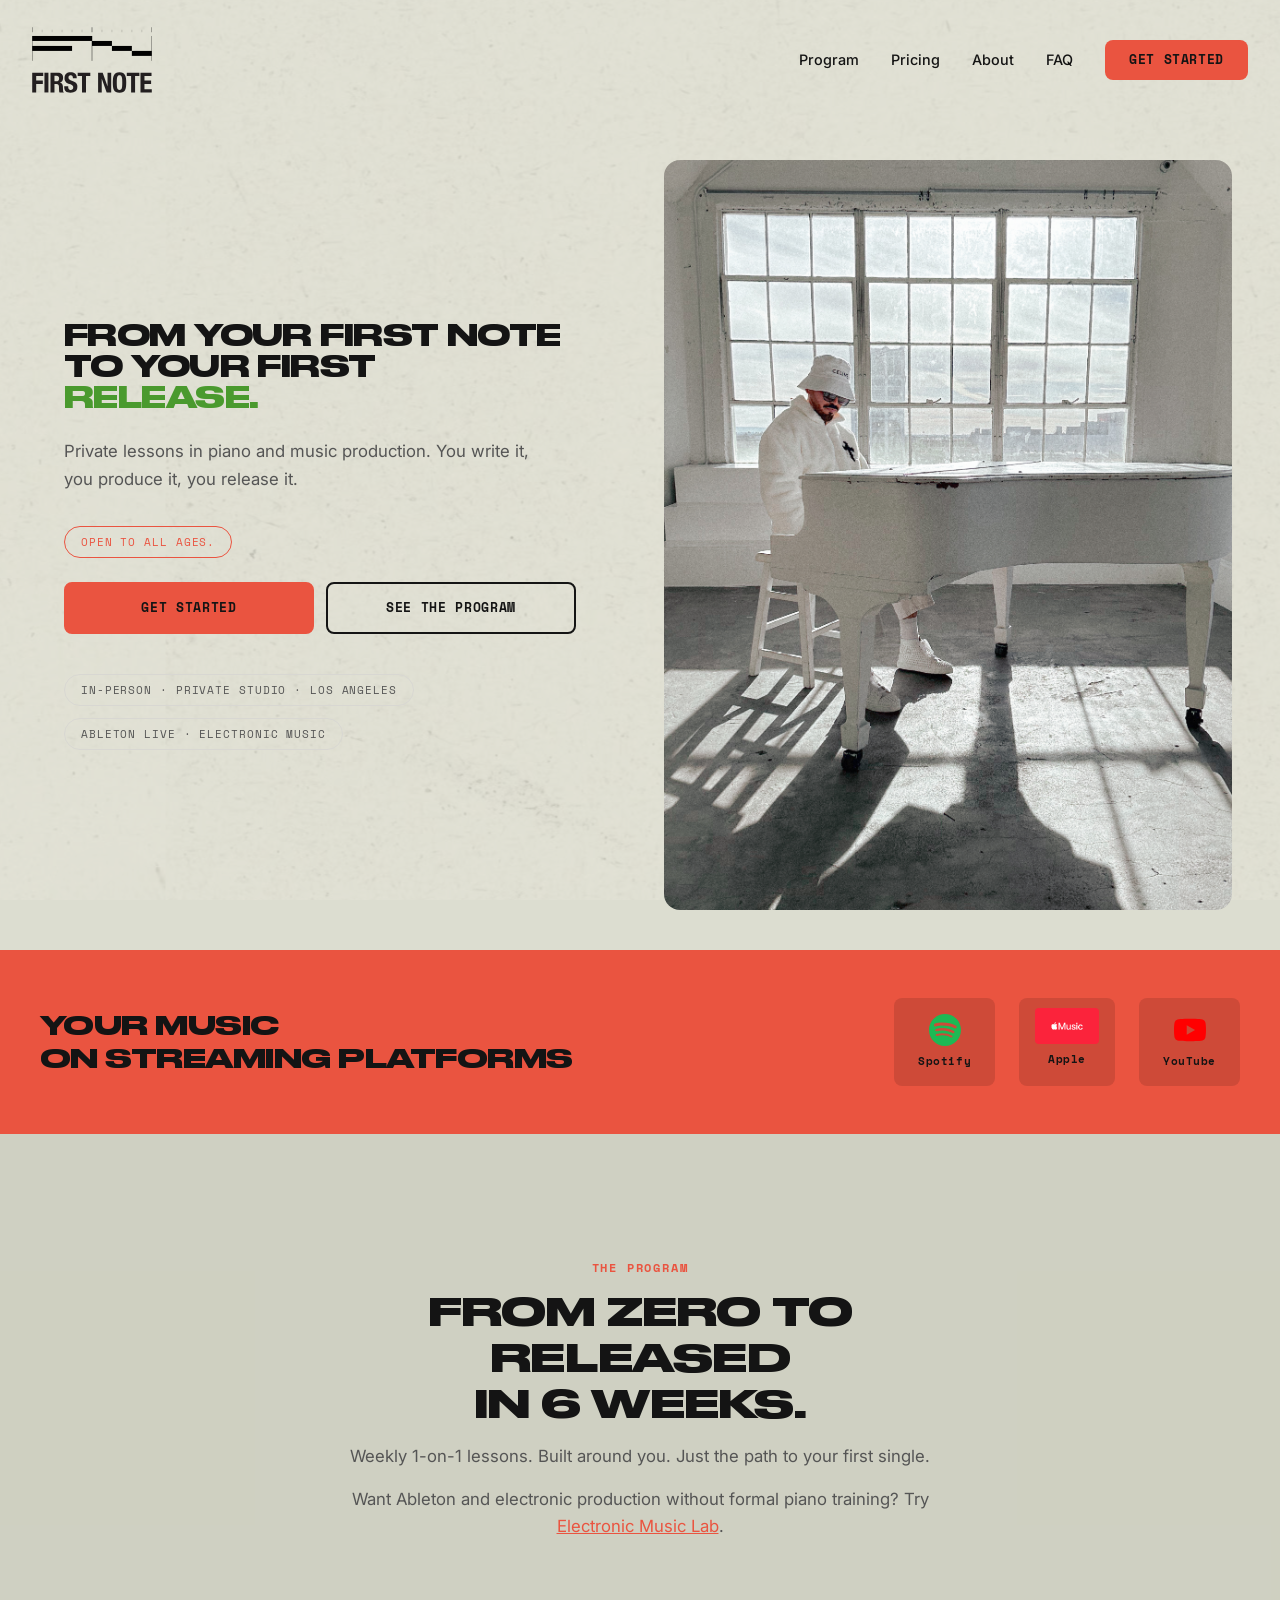
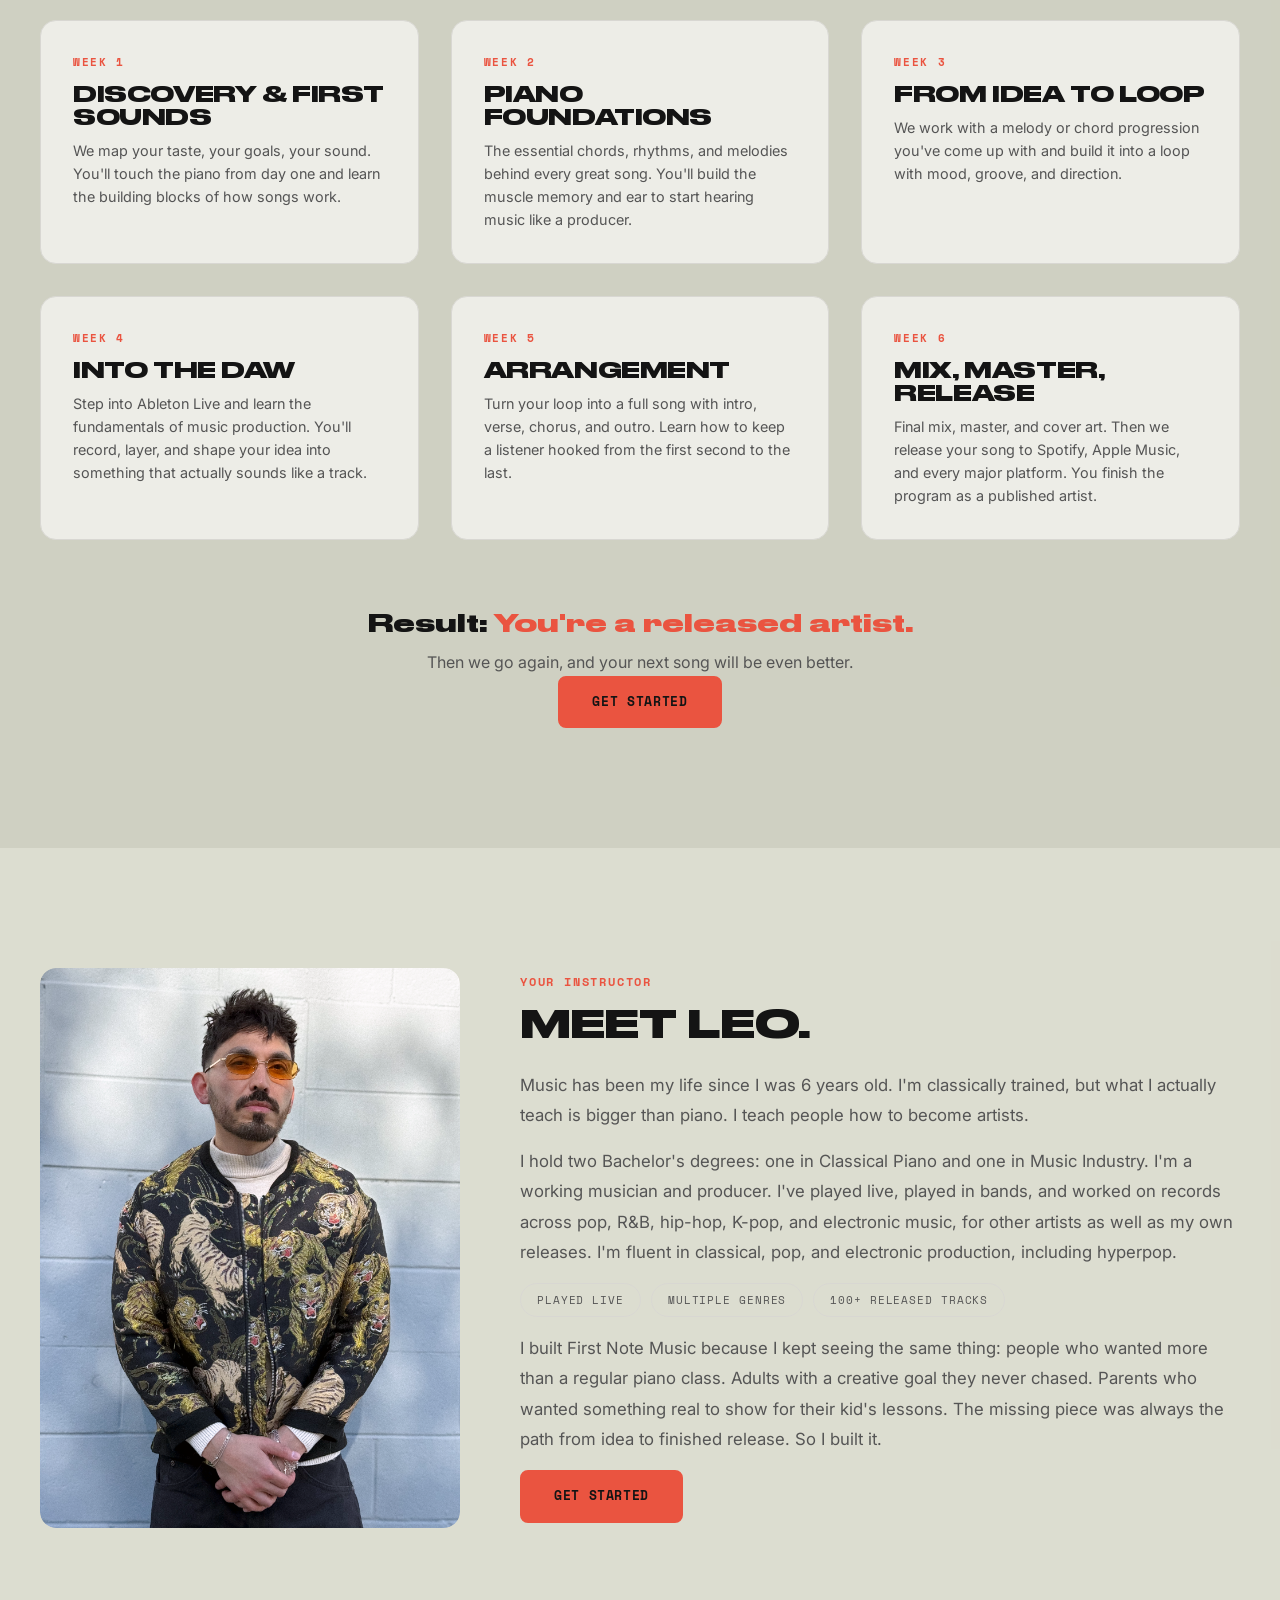
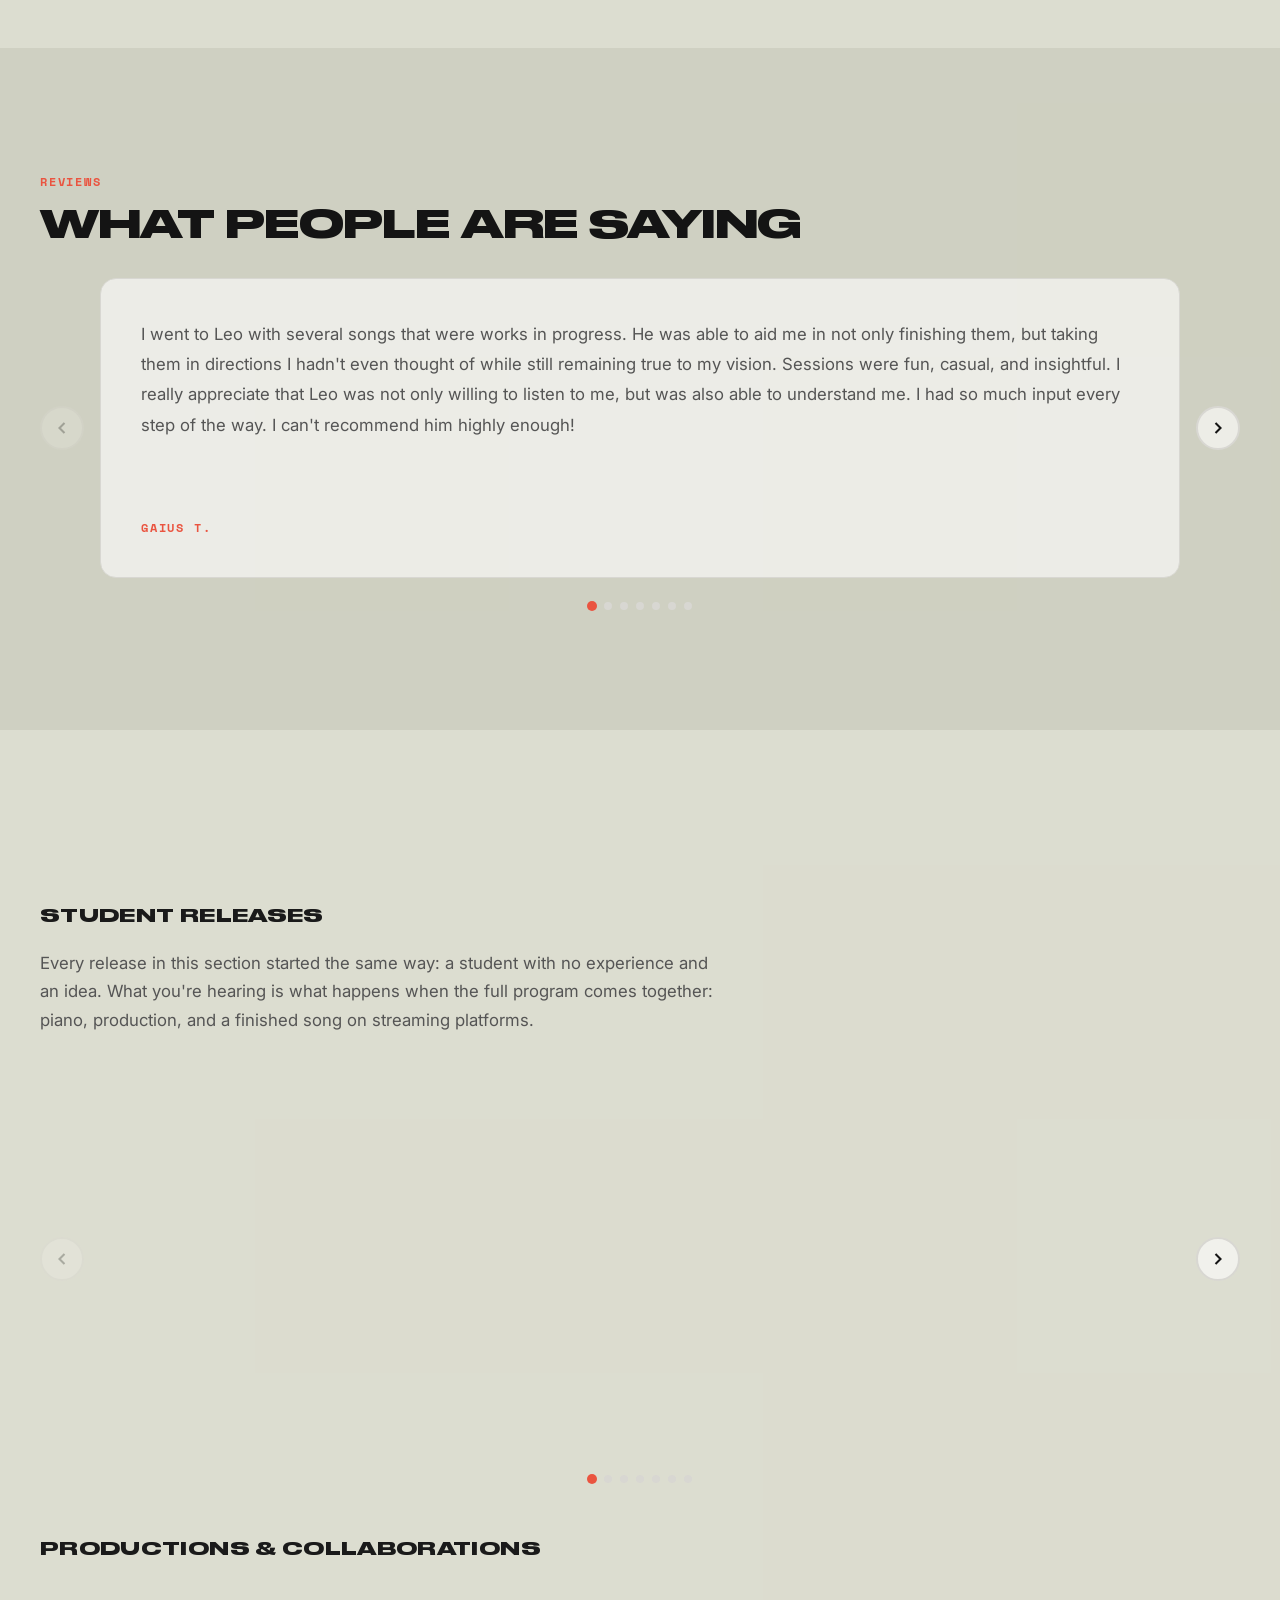
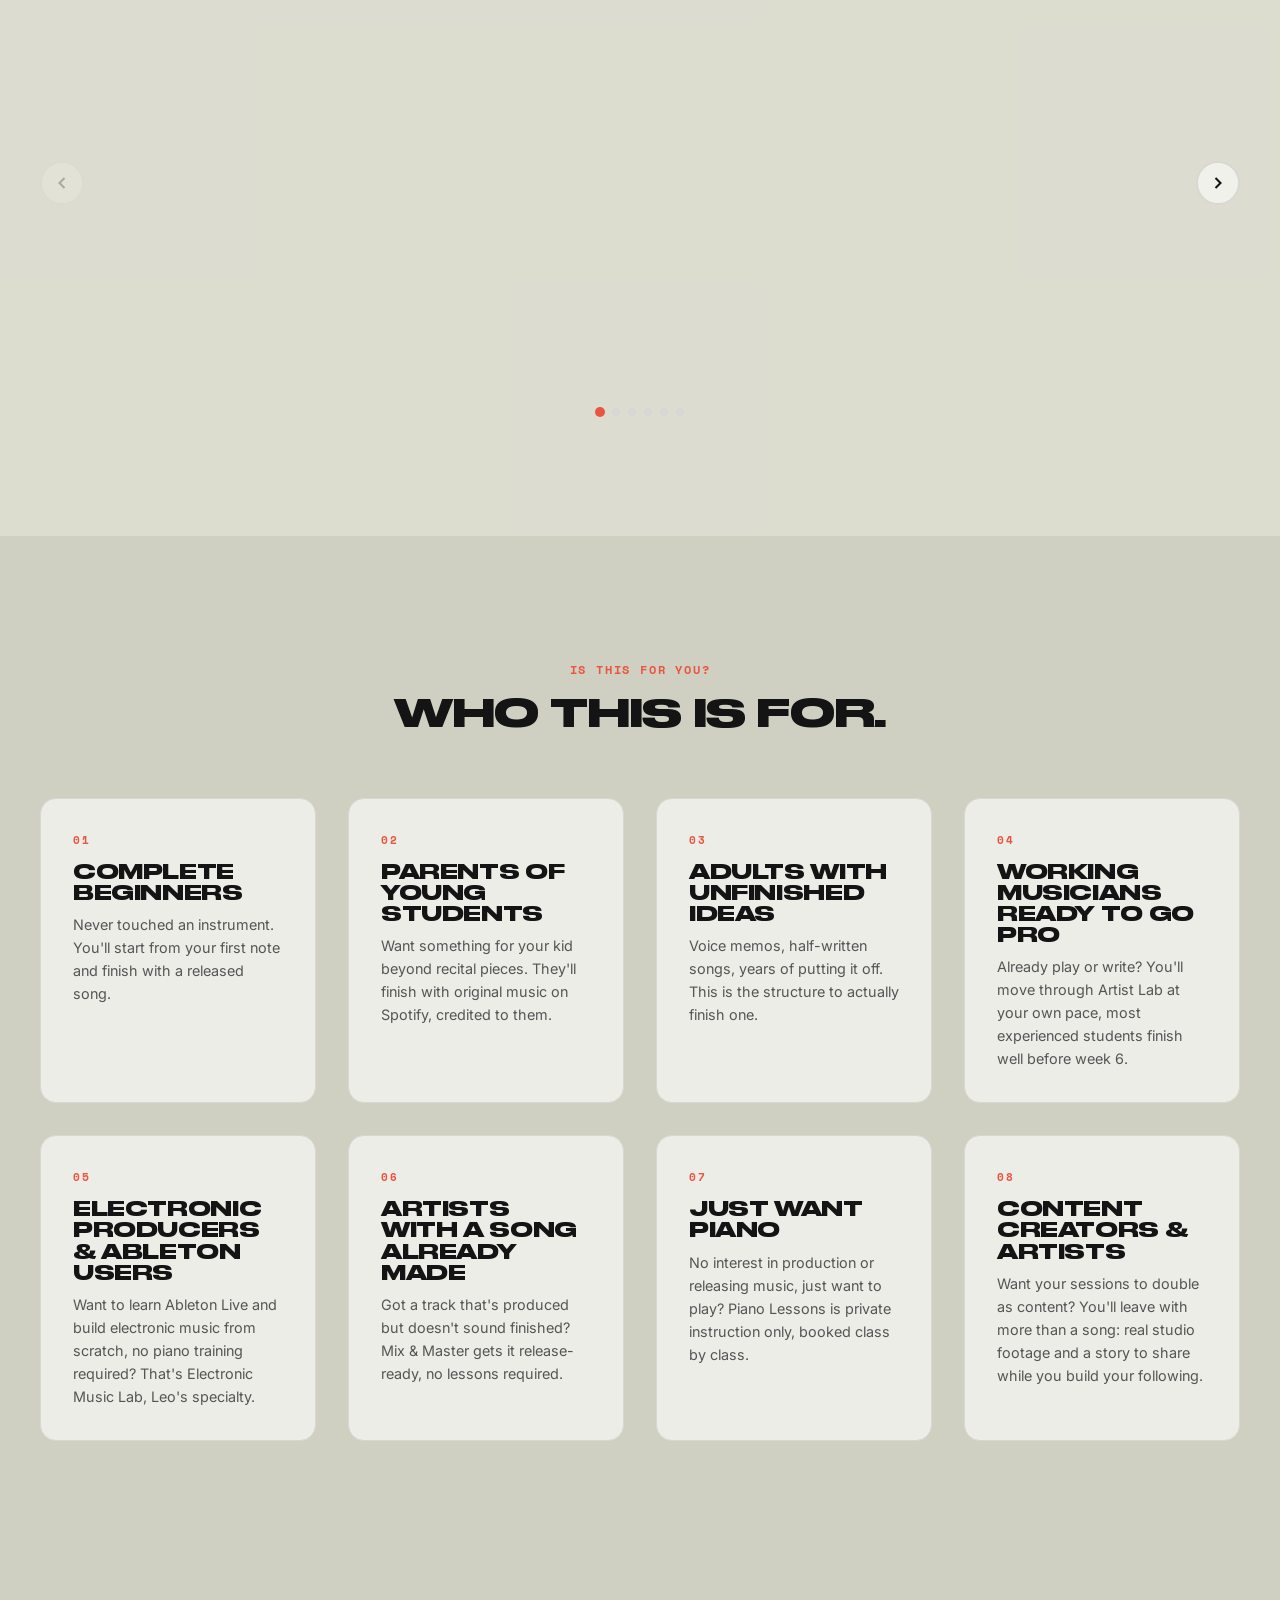
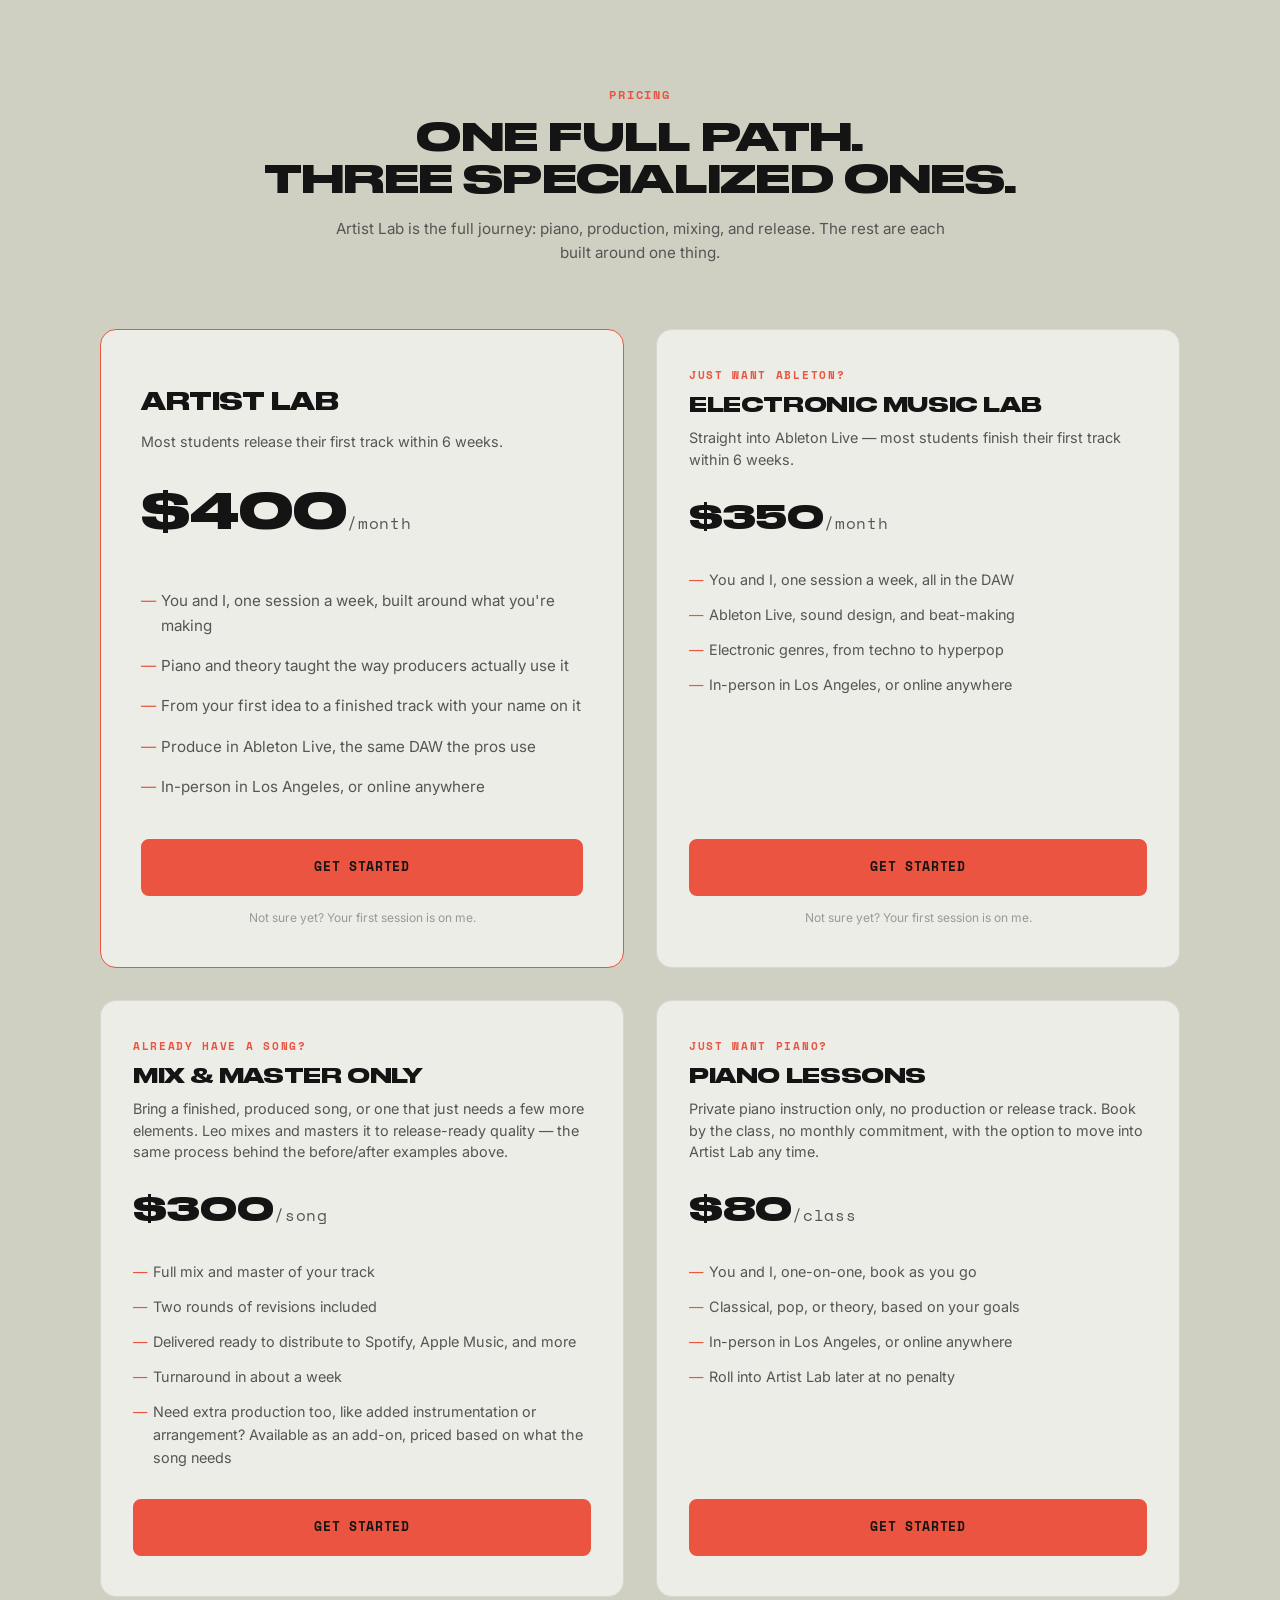
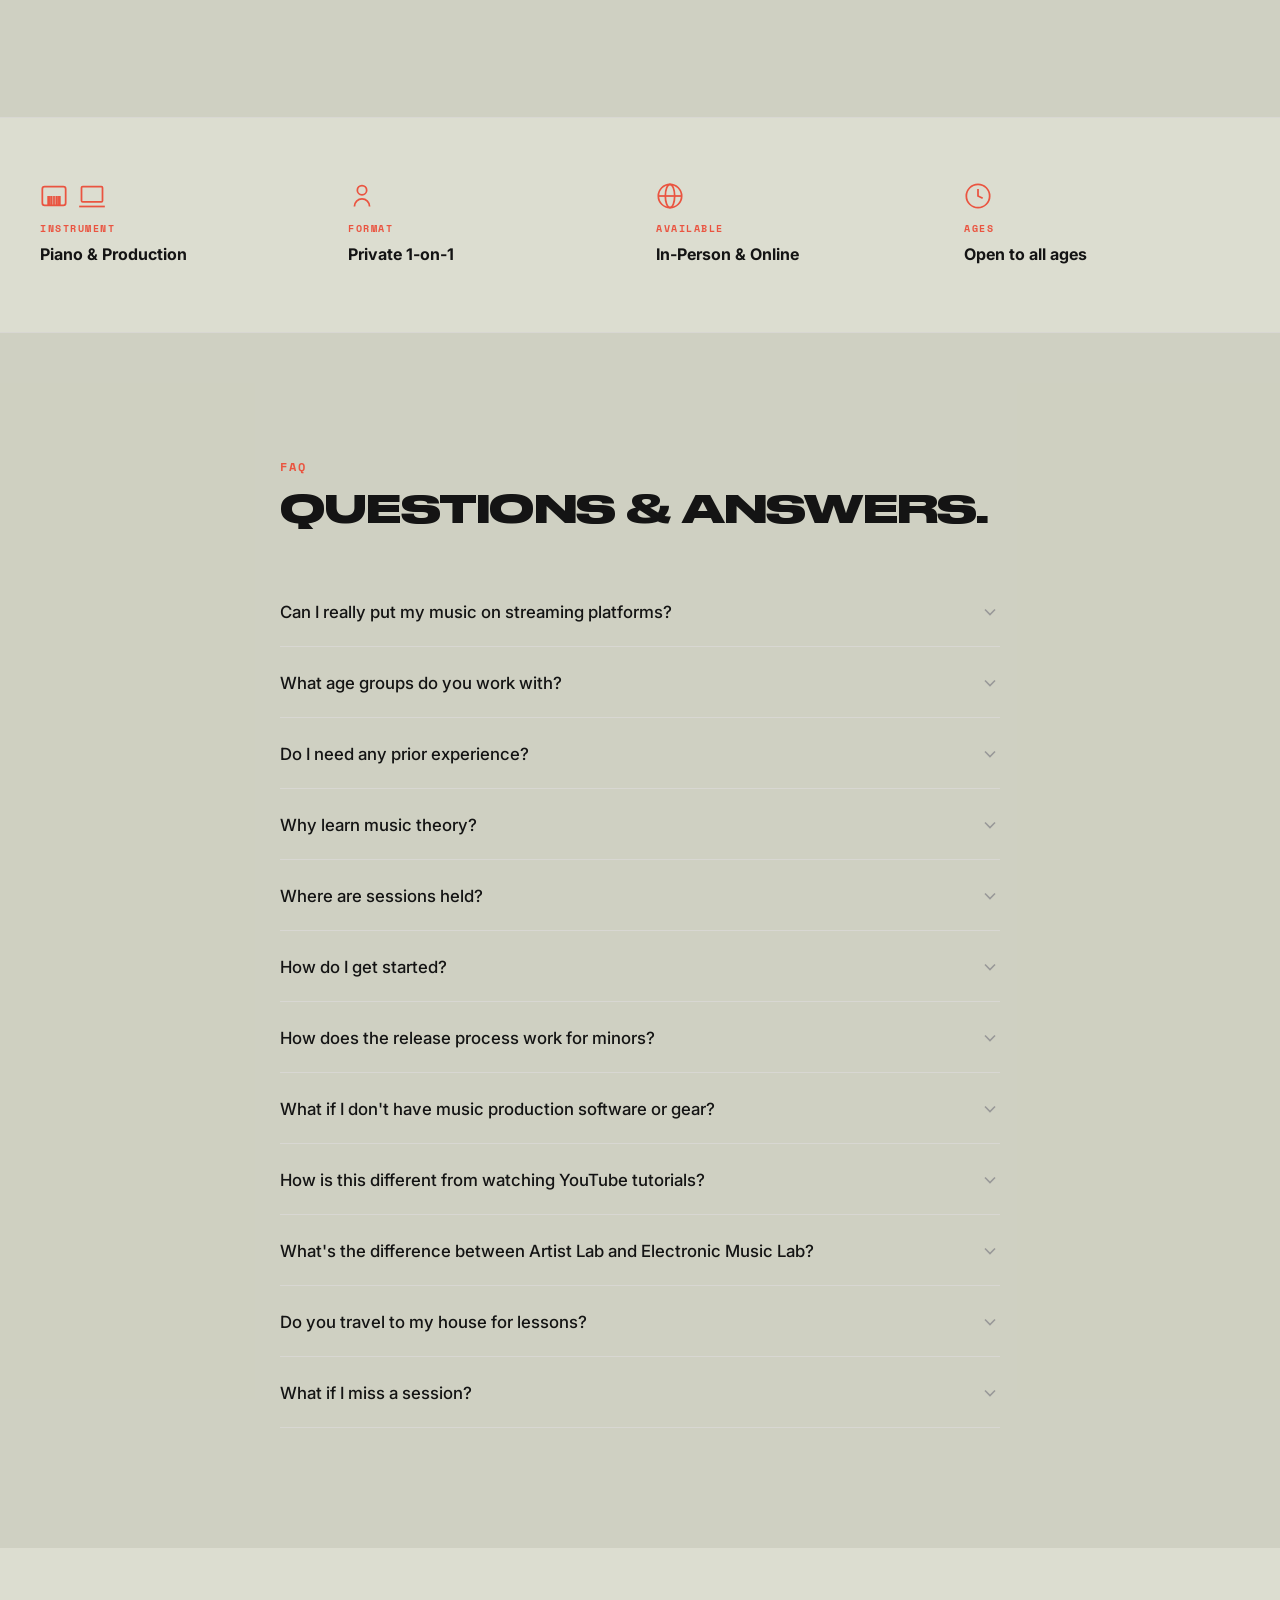
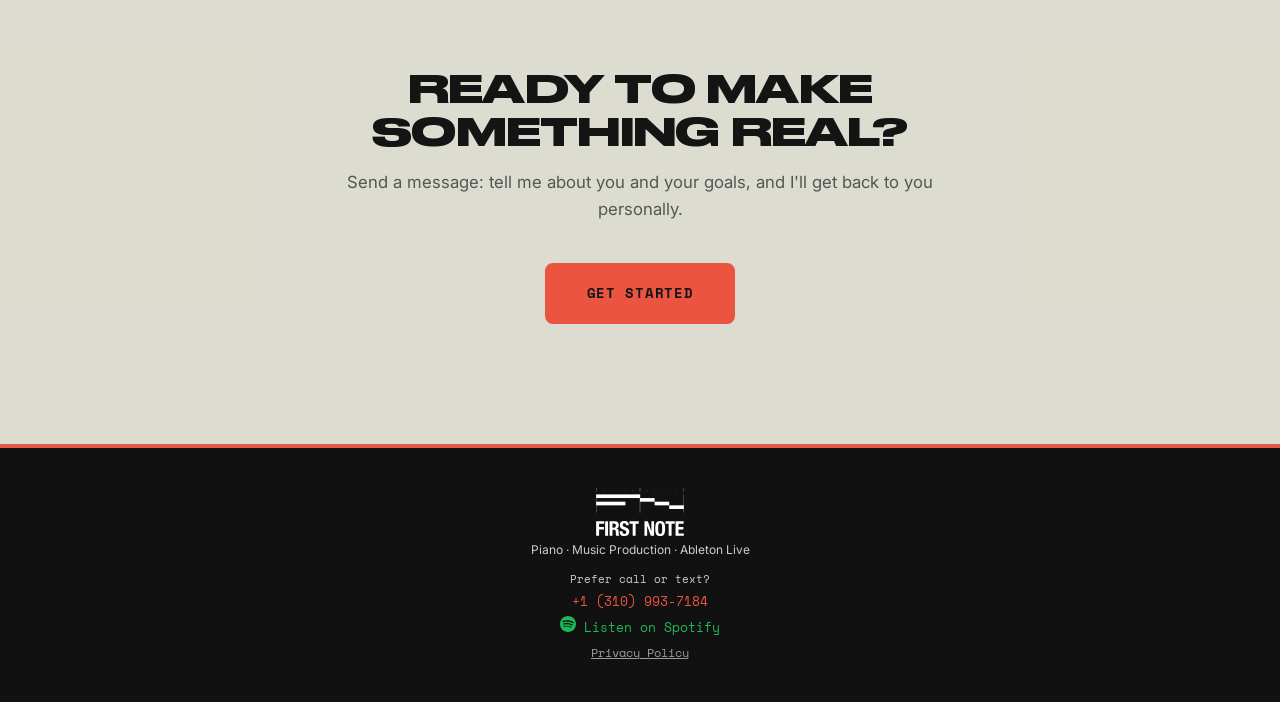
==== index.html @ 2d08ad3f "Fix hero image crop on tablet, align pricing card button heights, fix program-note font mismatch, ad" ====
<!DOCTYPE html>
<html lang="en">
<head>
  <!-- Google tag (gtag.js) --><script async src="https://www.googletagmanager.com/gtag/js?id=G-0CFZNEB6WJ"></script><script>window.dataLayer = window.dataLayer || [];function gtag(){dataLayer.push(arguments);}gtag('js', new Date());gtag('config', 'G-0CFZNEB6WJ');</script>
  <meta charset="UTF-8">
  <meta name="viewport" content="width=device-width, initial-scale=1.0">
  <link rel="canonical" href="https://www.firstnotemusiclab.com/" />
	<title>First Note Music Lab — Artist Development | Piano &amp; Music Production</title>
  <meta name="description" content="Artist development program in Los Angeles. Private lessons in piano, Ableton, and music production. Learn to produce and release your own music on Spotify, Apple Music, and more.">

  <!-- Favicons -->
  <link rel="icon" href="assets/favicon.ico" sizes="any">
  <link rel="icon" type="image/png" sizes="32x32" href="assets/favicon-32.png">
  <link rel="icon" type="image/png" sizes="16x16" href="assets/favicon-16.png">
  <link rel="apple-touch-icon" href="assets/apple-touch-icon.png">

  <!-- Open Graph / Social preview -->
  <meta property="og:type" content="website">
  <meta property="og:url" content="https://www.firstnotemusiclab.com/">
  <meta property="og:title" content="First Note Music Lab — Artist Development | Piano &amp; Music Production">
  <meta property="og:description" content="Private lessons in piano, Ableton, and music production in Los Angeles. Write it, produce it, release it.">
  <meta property="og:image" content="https://www.firstnotemusiclab.com/assets/og-image.jpg">
  <meta name="twitter:card" content="summary_large_image">
  <meta name="twitter:title" content="First Note Music Lab — Artist Development">
  <meta name="twitter:description" content="Private lessons in piano, Ableton, and music production in Los Angeles. Write it, produce it, release it.">
  <meta name="twitter:image" content="https://www.firstnotemusiclab.com/assets/og-image.jpg">

  <link rel="preconnect" href="https://fonts.googleapis.com">
  <link rel="preconnect" href="https://fonts.gstatic.com" crossorigin>
  <link href="https://fonts.googleapis.com/css2?family=Barlow:wght@900&family=Space+Mono:wght@400;700&family=Inter:wght@400;500;600&display=swap" rel="stylesheet">
  <link rel="stylesheet" href="styles.css">
</head>
<body>

  <!-- Navigation -->
  <nav class="nav">
    <a href="#" class="nav-logo">
      <img src="assets/firstnote_midi.svg" width="120" alt="First Note Music Lab">
    </a>
    <div class="nav-links">
      <a href="#program">Program</a>
      <a href="#pricing">Pricing</a>
      <a href="#about">About</a>
      <a href="#faq">FAQ</a>
      <a href="#" class="nav-cta open-contact-modal">Get Started</a>
    </div>
    <button class="nav-toggle" aria-label="Menu">
      <span></span><span></span><span></span>
    </button>
  </nav>

  <!-- Hero -->
  <section class="hero">
    <div class="hero-content">
      <h1>
        From your first note<br>
        To your first <em>release.</em>
      </h1>
      <p class="hero-sub">Private lessons in piano and music production. You write it, you produce it, you release it.</p>
      <div class="hero-age-pill">Open to all ages.</div>
      <div class="hero-actions">
        <a href="#" class="btn btn-primary open-contact-modal">Get Started</a>
        <a href="#program" class="btn btn-outline">See the Program</a>
      </div>
      <div class="hero-tags">
        <span class="tag">In-Person &middot; Private Studio &middot; Los Angeles</span>
        <span class="tag">Ableton Live &middot; Electronic Music</span>
      </div>
    </div>
    <div class="hero-image">
      <img src="assets/Leo - Hero.png" alt="Leo at the piano" />
    </div>
  </section>

  <!-- Streaming proof -->
  <section class="streaming">
    <div class="streaming-inner">
      <div class="streaming-text">
        <h2>YOUR MUSIC<br>ON STREAMING PLATFORMS</h2>
      </div>
      <div class="streaming-logos">
        <div class="platform-badge">
          <svg viewBox="0 0 24 24" width="32" height="32"><path fill="#1DB954" d="M12 0C5.4 0 0 5.4 0 12s5.4 12 12 12 12-5.4 12-12S18.66 0 12 0zm5.521 17.34c-.24.359-.66.48-1.021.24-2.82-1.74-6.36-2.101-10.561-1.141-.418.122-.779-.179-.899-.539-.12-.421.18-.78.54-.9 4.56-1.021 8.52-.6 11.64 1.32.42.18.479.659.301 1.02zm1.44-3.3c-.301.42-.841.6-1.262.3-3.239-1.98-8.159-2.58-11.939-1.38-.479.12-1.02-.12-1.14-.6-.12-.48.12-1.021.6-1.141C9.6 9.9 15 10.561 18.72 12.84c.361.181.54.78.241 1.2zm.12-3.36C15.24 8.4 8.82 8.16 5.16 9.301c-.6.179-1.2-.181-1.38-.721-.18-.601.18-1.2.72-1.381 4.26-1.26 11.28-1.02 15.721 1.621.539.3.719 1.02.419 1.56-.299.421-1.02.599-1.559.3z"/></svg>
          <span>Spotify</span>
        </div>
        <div class="platform-badge platform-badge--apple">
          <img src="assets/Apple Music logo.PNG" alt="Apple Music" class="apple-music-logo" />
          <span>Apple</span>
        </div>
        <div class="platform-badge">
          <svg viewBox="0 0 24 24" width="32" height="32"><path fill="#FF0000" d="M23.498 6.186a3.016 3.016 0 0 0-2.122-2.136C19.505 3.545 12 3.545 12 3.545s-7.505 0-9.377.505A3.017 3.017 0 0 0 .502 6.186C0 8.07 0 12 0 12s0 3.93.502 5.814a3.016 3.016 0 0 0 2.122 2.136c1.871.505 9.376.505 9.376.505s7.505 0 9.377-.505a3.015 3.015 0 0 0 2.122-2.136C24 15.93 24 12 24 12s0-3.93-.502-5.814zM9.545 15.568V8.432L15.818 12l-6.273 3.568z"/></svg>
          <span>YouTube</span>
        </div>
      </div>
    </div>
  </section>


  <!-- Program -->
  <section class="program" id="program">
    <div class="program-header">
      <span class="label">The Program</span>
      <h2>From zero to released<br>in 6 weeks.</h2>
      <p>Weekly 1-on-1 lessons. Built around you. Just the path to your first single.</p>
      <p class="program-note">Want Ableton and electronic production without formal piano training? Try <a href="#pricing">Electronic Music Lab</a>.</p>
    </div>
    <div class="timeline">
      <div class="timeline-item">
        <div class="timeline-weeks">Week 1</div>
        <h3>Discovery &amp; First Sounds</h3>
        <p>We map your taste, your goals, your sound. You'll touch the piano from day one and learn the building blocks of how songs work.</p>
      </div>
      <div class="timeline-item">
        <div class="timeline-weeks">Week 2</div>
        <h3>Piano Foundations</h3>
        <p>The essential chords, rhythms, and melodies behind every great song. You'll build the muscle memory and ear to start hearing music like a producer.</p>
      </div>
      <div class="timeline-item">
        <div class="timeline-weeks">Week 3</div>
        <h3>From Idea To Loop</h3>
        <p>We work with a melody or chord progression you've come up with and build it into a loop with mood, groove, and direction.</p>
      </div>
      <div class="timeline-item">
        <div class="timeline-weeks">Week 4</div>
        <h3>Into the DAW</h3>
        <p>Step into Ableton Live and learn the fundamentals of music production. You'll record, layer, and shape your idea into something that actually sounds like a track.</p>
      </div>
      <div class="timeline-item">
        <div class="timeline-weeks">Week 5</div>
        <h3>Arrangement</h3>
        <p>Turn your loop into a full song with intro, verse, chorus, and outro. Learn how to keep a listener hooked from the first second to the last.</p>
      </div>
      <div class="timeline-item">
        <div class="timeline-weeks">Week 6</div>
        <h3>Mix, Master, Release</h3>
        <p>Final mix, master, and cover art. Then we release your song to Spotify, Apple Music, and every major platform. You finish the program as a published artist.</p>
      </div>
    </div>
    <div class="program-result">
      <p>Result: <strong>You're a released artist.</strong></p>
      <p class="program-next">Then we go again, and your next song will be even better.</p>
      <a href="#" class="btn btn-primary open-contact-modal">Get Started</a>
    </div>
  </section>

  <!-- About / Meet Leo -->
  <section class="about" id="about">
    <div class="about-inner">
      <div class="about-photo">
        <img src="assets/Meet Leo 2.png" alt="Leo — First Note Music Lab" />
      </div>
      <div class="about-text">
        <span class="label">Your Instructor</span>
        <h2>Meet Leo.</h2>
        <p>Music has been my life since I was 6 years old. I'm classically trained, but what I actually teach is bigger than piano. I teach people how to become artists.</p>
        <p>I hold two Bachelor's degrees: one in Classical Piano and one in Music Industry. I'm a working musician and producer. I've played live, played in bands, and worked on records across pop, R&amp;B, hip-hop, K-pop, and electronic music, for other artists as well as my own releases. I'm fluent in classical, pop, and electronic production, including hyperpop.</p>
        <p class="about-tags">
          <span class="tag">Played Live</span>
          <span class="tag">Multiple Genres</span>
          <span class="tag">100+ Released Tracks</span>
        </p>
        <p>I built First Note Music because I kept seeing the same thing: people who wanted more than a regular piano class. Adults with a creative goal they never chased. Parents who wanted something real to show for their kid's lessons. The missing piece was always the path from idea to finished release. So I built it.</p>
        <a href="#" class="btn btn-primary open-contact-modal">Get Started</a>
      </div>
    </div>
  </section>

  <!-- Testimonials -->
  <section class="testimonials">
    <div class="testimonials-inner">
      <span class="label">Reviews</span>
      <h2>What People Are Saying</h2>
      <div class="carousel-wrapper">
        <button class="carousel-btn carousel-btn--prev" aria-label="Previous">
          <svg viewBox="0 0 24 24" width="20" height="20" fill="none" stroke="currentColor" stroke-width="2.5"><polyline points="15 18 9 12 15 6"/></svg>
        </button>
        <div class="carousel-viewport">
          <div class="carousel-track">
            <div class="carousel-slide">
              <div class="testimonial-card">
                <p class="testimonial-quote">I went to Leo with several songs that were works in progress. He was able to aid me in not only finishing them, but taking them in directions I hadn't even thought of while still remaining true to my vision. Sessions were fun, casual, and insightful. I really appreciate that Leo was not only willing to listen to me, but was also able to understand me. I had so much input every step of the way. I can't recommend him highly enough!</p>
                <span class="testimonial-name">GAIUS T.</span>
              </div>
            </div>
            <div class="carousel-slide">
              <div class="testimonial-card">
                <p class="testimonial-quote">Working with Leo helped me finally bring years of unfinished ideas to life. His background as both a pianist and producer gave me the tools to transform rough sketches into tracks I'm genuinely proud of. The results sound far beyond what I thought I could create on my own.</p>
                <span class="testimonial-name">Jay</span>
              </div>
            </div>
            <div class="carousel-slide">
              <div class="testimonial-card">
                <p class="testimonial-quote">Leo has an incredible ability to meet artists exactly where they are while helping them grow. He was patient, intuitive, and somehow always understood what I was trying to create. He helped bring my songs to life in a way that felt authentic to me while pushing them to a level I couldn't have achieved on my own.</p>
                <span class="testimonial-name">Lane</span>
              </div>
            </div>
            <div class="carousel-slide">
              <div class="testimonial-card">
                <p class="testimonial-quote">I've always had musical ideas but never knew how to turn them into finished songs. Leo helped me bridge that gap. He taught me the creative and technical side of production, and with his guidance I was able to release music that sounds polished and professional.</p>
                <span class="testimonial-name">Greg</span>
              </div>
            </div>
            <div class="carousel-slide">
              <div class="testimonial-card">
                <p class="testimonial-quote">As a parent, the biggest change I've seen isn't just in my son's musical growth. It's in his confidence. Leo makes lessons fun and engaging, and my son looks forward to every class. Instead of simply practicing, he's always excited to start working on his next song. Seeing him share his creativity with confidence has been incredible.</p>
                <span class="testimonial-name">Sarah</span>
              </div>
            </div>
            <div class="carousel-slide">
              <div class="testimonial-card">
                <p class="testimonial-quote">My daughter used to be shy about sharing her music, but after working with Leo she started creating her own songs. Now she proudly shows her music to friends and family, and having her songs on streaming platforms makes her feel like a real artist. Watching her creativity grow has been amazing.</p>
                <span class="testimonial-name">Jane</span>
              </div>
            </div>
            <div class="carousel-slide">
              <div class="testimonial-card">
                <p class="testimonial-quote">Leo's approach is completely different from traditional piano lessons. My son isn't just learning songs. He's learning how to create music. One of his original tracks is on Spotify, and he loves showing it to everyone he meets. The excitement and pride he has for music now is something we never expected.</p>
                <span class="testimonial-name">Robert</span>
              </div>
            </div>
          </div>
        </div>
        <button class="carousel-btn carousel-btn--next" aria-label="Next">
          <svg viewBox="0 0 24 24" width="20" height="20" fill="none" stroke="currentColor" stroke-width="2.5"><polyline points="9 18 15 12 9 6"/></svg>
        </button>
      </div>
      <div class="carousel-dots" aria-hidden="true"></div>
    </div>
  </section>


  <!-- Portfolio -->
  <section id="portfolio" class="portfolio-section">
    <div class="portfolio-inner">
<h3 class="portfolio-row-title">Student Releases</h3>
      <p class="releases-intro">Every release in this section started the same way: a student with no experience and an idea. What you're hearing is what happens when the full program comes together: piano, production, and a finished song on streaming platforms.</p>
      <div class="carousel-wrapper">
        <button class="carousel-btn carousel-btn--prev" aria-label="Previous">
          <svg viewBox="0 0 24 24" width="20" height="20" fill="none" stroke="currentColor" stroke-width="2.5"><polyline points="15 18 9 12 15 6"/></svg>
        </button>
        <div class="carousel-viewport">
          <div class="carousel-track">
            <div class="carousel-slide">
              <div class="release-card">
                <strong class="release-artist">HARPER</strong>
                <span class="release-song">LEAVE</span>
                <p class="release-story">Harper is a pop artist who came in wanting to take her music somewhere new. She had the songs, but wanted to move past acoustic and into something more electronic. She worked on her mixing, her production, and finding her sound. Leave is what came out of that.</p>
                <div class="release-toggle">
                  <button class="release-toggle-btn active" data-panel="demo">DEMO</button>
                  <button class="release-toggle-btn" data-panel="final">FINAL</button>
                </div>
                <div class="release-panel" data-panel="final">
                  <iframe class="release-embed" src="https://open.spotify.com/embed/track/7xBu1g1LS3ZGu9cGRFgoaB?utm_source=generator" width="100%" height="152" frameBorder="0" allowfullscreen="" allow="autoplay; clipboard-write; encrypted-media; fullscreen; picture-in-picture" loading="lazy"></iframe>
                </div>
                <div class="release-panel panel-visible" data-panel="demo">
                  <audio controls class="release-audio" src="assets/Harper%20-%20Leave%20-%20Demo.wav"></audio>
                </div>
              </div>
            </div>
            <div class="carousel-slide">
              <div class="release-card">
                <strong class="release-artist">L'MARCO</strong>
                <span class="release-song">BRING IT BACK - PT. 1</span>
                <p class="release-story">L'Marco came in as an R&B artist with a dancer's instinct for how music should move. He built the production himself and the result sits right between R&B feeling and electronic energy.</p>
                <div class="release-toggle">
                  <button class="release-toggle-btn active" data-panel="demo">DEMO</button>
                  <button class="release-toggle-btn" data-panel="final">FINAL</button>
                </div>
                <div class="release-panel" data-panel="final">
                  <iframe class="release-embed" src="https://open.spotify.com/embed/track/0ignZs6AE6hiik4cNiprYs?utm_source=generator" width="100%" height="152" frameBorder="0" allowfullscreen="" allow="autoplay; clipboard-write; encrypted-media; fullscreen; picture-in-picture" loading="lazy"></iframe>
                </div>
                <div class="release-panel panel-visible" data-panel="demo">
                  <audio controls class="release-audio" src="assets/LMarco-Bring-it-back-Demo-2.wav"></audio>
                </div>
              </div>
            </div>
            <div class="carousel-slide">
              <div class="release-card">
                <strong class="release-artist">ZERE</strong>
                <span class="release-song">LET ME SHOW IT</span>
                <p class="release-story">Zere is an R&B singer who wanted to learn how to make her own beats and stop waiting on other producers. She brought the voice, the vibe, and the vision. Let Me Show It is the result. She also discovered that the studio makes pretty good content, so she kept coming back for both.</p>
                <div class="release-toggle">
                  <button class="release-toggle-btn active" data-panel="demo">DEMO</button>
                  <button class="release-toggle-btn" data-panel="final">FINAL</button>
                </div>
                <div class="release-panel" data-panel="final">
                  <iframe class="release-embed" src="https://open.spotify.com/embed/track/4Nd2euXB51UReUETX8nQaP?utm_source=generator" width="100%" height="152" frameBorder="0" allowfullscreen="" allow="autoplay; clipboard-write; encrypted-media; fullscreen; picture-in-picture" loading="lazy"></iframe>
                </div>
                <div class="release-panel panel-visible" data-panel="demo">
                  <audio controls class="release-audio" src="assets/Zere%20-%20Let%20me%20Show%20it%20-%20Demo.wav"></audio>
                </div>
              </div>
            </div>
            <div class="carousel-slide">
              <div class="release-card">
                <strong class="release-artist">GAIUS TERRAN</strong>
                <span class="release-song">ROAD TO NOWHERE</span>
                <p class="release-story">Gaius came in with several songs already in progress and a clear creative vision. The goal was to finish them without losing what made them his. Road to Nowhere is one of those tracks, taken further than he imagined while staying exactly true to where he wanted to go.</p>
                <div class="release-toggle">
                  <button class="release-toggle-btn active" data-panel="demo">DEMO</button>
                  <button class="release-toggle-btn" data-panel="final">FINAL</button>
                </div>
                <div class="release-panel" data-panel="final">
                  <iframe class="release-embed" src="https://open.spotify.com/embed/track/1quk0EHhJ2kwLslvapzjN6?utm_source=generator" width="100%" height="152" frameBorder="0" allowfullscreen="" allow="autoplay; clipboard-write; encrypted-media; fullscreen; picture-in-picture" loading="lazy"></iframe>
                </div>
                <div class="release-panel panel-visible" data-panel="demo">
                  <audio controls class="release-audio" src="assets/Gaius%20Terran%20-%20Road%20to%20Nowhere%20-%20Demo%202.wav"></audio>
                </div>
              </div>
            </div>

            <div class="carousel-slide">
              <div class="release-card">
                <strong class="release-artist">ELENA SANTIAGO</strong>
                <span class="release-song">WHERE THE PLAIN ENDS</span>
                <p class="release-story">Elena is an intermediate pianist with a passion for film and cinematic music. She already had the feel, she just needed the tools to turn it into a finished track. Where the Plain Ends is her first original release and the start of the portfolio she is building.</p>
                <div class="release-toggle">
                  <button class="release-toggle-btn active" data-panel="demo">DEMO</button>
                  <button class="release-toggle-btn" data-panel="final">FINAL</button>
                </div>
                <div class="release-panel" data-panel="final">
                  <iframe class="release-embed" src="https://open.spotify.com/embed/track/2WU1bJarVegYWYsLnRIknc?utm_source=generator" width="100%" height="152" frameBorder="0" allowfullscreen="" allow="autoplay; clipboard-write; encrypted-media; fullscreen; picture-in-picture" loading="lazy"></iframe>
                </div>
                <div class="release-panel panel-visible" data-panel="demo">
                  <audio controls class="release-audio" src="assets/Where%20the%20Plain%20Ends%20-%20Demo.wav"></audio>
                </div>
              </div>
            </div>
            <div class="carousel-slide">
              <div class="release-card">
                <strong class="release-artist">ANDY B</strong>
                <span class="release-song">Fruit Punch</span>
                <p class="release-story">Andy B came to First Note at 10 with a love for Hip Hop and zero production experience. He started on piano, white keys only, found his sound, then moved to drums and 808s. Fruit Punch is proof that the fundamentals are all you need.</p>
                <div class="release-toggle">
                  <button class="release-toggle-btn active" data-panel="demo">DEMO</button>
                  <button class="release-toggle-btn" data-panel="final">FINAL</button>
                </div>
                <div class="release-panel" data-panel="final">
                  <iframe class="release-embed" src="https://open.spotify.com/embed/track/6QH8Fy5bcGV8wTrWmsSP8V?utm_source=generator" width="100%" height="152" frameBorder="0" allowfullscreen="" allow="autoplay; clipboard-write; encrypted-media; fullscreen; picture-in-picture" loading="lazy"></iframe>
                </div>
                <div class="release-panel panel-visible" data-panel="demo">
                  <audio controls class="release-audio" src="assets/Fruit%20Punch%20(Demo).wav"></audio>
                </div>
              </div>
            </div>
            <div class="carousel-slide">
              <div class="release-card">
                <strong class="release-artist">MICAH CHANG</strong>
                <span class="release-song">PINK SUMMER</span>
                <p class="release-story">Micah came to First Note at 11 with a love for K-pop and a head full of melodies. She started with the hook, then built every instrument around it. Pink Summer is her first production and she's already looking for a vocalist to jump on it.</p>
                <div class="release-toggle">
                  <button class="release-toggle-btn active" data-panel="demo">DEMO</button>
                  <button class="release-toggle-btn" data-panel="final">FINAL</button>
                </div>
                <div class="release-panel" data-panel="final">
                  <iframe class="release-embed" src="https://open.spotify.com/embed/track/6GNGtG84fntReinZM8iPiN?utm_source=generator" width="100%" height="152" frameBorder="0" allowfullscreen="" allow="autoplay; clipboard-write; encrypted-media; fullscreen; picture-in-picture" loading="lazy"></iframe>
                </div>
                <div class="release-panel panel-visible" data-panel="demo">
                  <audio controls class="release-audio" src="assets/micah-demo.wav"></audio>
                </div>
              </div>
            </div>
          </div>
        </div>
        <button class="carousel-btn carousel-btn--next" aria-label="Next">
          <svg viewBox="0 0 24 24" width="20" height="20" fill="none" stroke="currentColor" stroke-width="2.5"><polyline points="9 18 15 12 9 6"/></svg>
        </button>
      </div>
      <div class="carousel-dots" aria-hidden="true"></div>

      <h3 class="portfolio-row-title">Productions &amp; Collaborations</h3>
      <div class="carousel-wrapper">
        <button class="carousel-btn carousel-btn--prev" aria-label="Previous">
          <svg viewBox="0 0 24 24" width="20" height="20" fill="none" stroke="currentColor" stroke-width="2.5"><polyline points="15 18 9 12 15 6"/></svg>
        </button>
        <div class="carousel-viewport">
          <div class="carousel-track">
            <div class="carousel-slide">
              <div class="release-card">
                <span class="release-song">TEFLON</span>
                <span class="release-feat">FEAT. PRESTON WAYNE</span>
                <iframe class="release-embed" src="https://www.youtube.com/embed/XEQkWQkPrmY" width="100%" height="250" frameBorder="0" allowfullscreen="" allow="autoplay; clipboard-write; encrypted-media; fullscreen; picture-in-picture" loading="lazy"></iframe>
              </div>
            </div>
            <div class="carousel-slide">
              <div class="release-card">
                <span class="release-song">CIRCLES</span>
                <span class="release-feat">FEAT. HARPER</span>
                <iframe class="release-embed" src="https://open.spotify.com/embed/track/2uR6olJy592YnLhMgfCcOD?utm_source=generator" width="100%" height="152" frameBorder="0" allowfullscreen="" allow="autoplay; clipboard-write; encrypted-media; fullscreen; picture-in-picture" loading="lazy"></iframe>
              </div>
            </div>
            <div class="carousel-slide">
              <div class="release-card">
                <span class="release-song">SPEND YOUR MONEY</span>
                <span class="release-feat">FEAT. VICTORIA ANTHONY</span>
                <iframe class="release-embed" src="https://open.spotify.com/embed/track/3d9c3KI1ZfOwQAQkeRxjNZ?utm_source=generator" width="100%" height="152" frameBorder="0" allowfullscreen="" allow="autoplay; clipboard-write; encrypted-media; fullscreen; picture-in-picture" loading="lazy"></iframe>
              </div>
            </div>
            <div class="carousel-slide">
              <div class="release-card">
                <span class="release-song">LOCO</span>
                <span class="release-feat">FEAT. IZZY ARDEN</span>
                <iframe class="release-embed" src="https://open.spotify.com/embed/track/2hmafygUNS9t2UuitbT4o1?utm_source=generator" width="100%" height="152" frameBorder="0" allowfullscreen="" allow="autoplay; clipboard-write; encrypted-media; fullscreen; picture-in-picture" loading="lazy"></iframe>
              </div>
            </div>
            <div class="carousel-slide">
              <div class="release-card">
                <span class="release-song">BLESSED</span>
                <span class="release-feat">FEAT. SAMANTHA BARRON &amp; ESCAMISH</span>
                <iframe class="release-embed" width="100%" height="166" scrolling="no" frameborder="no" allow="autoplay" src="https://w.soundcloud.com/player/?url=https://soundcloud.com/leogriego/samantha-barron-x-ecamish-x-leonardo-griego-blessed&color=%23ff5500&auto_play=false&hide_related=true&show_comments=false&show_user=true&show_reposts=false&show_teaser=false"></iframe>
              </div>
            </div>
            <div class="carousel-slide">
              <div class="release-card">
                <strong class="release-artist">ALEXIS KUBOTA</strong>
                <span class="release-song">ME MUEVES</span>
                <span class="release-feat">Produced by Leo Griego</span>
                <iframe class="release-embed" width="100%" height="166" scrolling="no" frameborder="no" allow="autoplay" src="https://w.soundcloud.com/player/?url=https://soundcloud.com/leogriego/me-mueves-lg-version-1&color=%23ff5500&auto_play=false&hide_related=true&show_comments=false&show_user=true&show_reposts=false&show_teaser=false"></iframe>
              </div>
            </div>
          </div>
        </div>
        <button class="carousel-btn carousel-btn--next" aria-label="Next">
          <svg viewBox="0 0 24 24" width="20" height="20" fill="none" stroke="currentColor" stroke-width="2.5"><polyline points="9 18 15 12 9 6"/></svg>
        </button>
      </div>
      <div class="carousel-dots" aria-hidden="true"></div>
    </div>
  </section>

  <!-- Who This Is For -->
  <section class="who" id="who">
    <div class="who-header">
      <span class="label">Is This For You?</span>
      <h2>Who This Is For.</h2>
    </div>
    <div class="who-grid">
      <div class="who-card">
        <span class="who-index">01</span>
        <h3>Complete Beginners</h3>
        <p>Never touched an instrument. You'll start from your first note and finish with a released song.</p>
      </div>
      <div class="who-card">
        <span class="who-index">02</span>
        <h3>Parents of Young Students</h3>
        <p>Want something for your kid beyond recital pieces. They'll finish with original music on Spotify, credited to them.</p>
      </div>
      <div class="who-card">
        <span class="who-index">03</span>
        <h3>Adults With Unfinished Ideas</h3>
        <p>Voice memos, half-written songs, years of putting it off. This is the structure to actually finish one.</p>
      </div>
      <div class="who-card">
        <span class="who-index">04</span>
        <h3>Working Musicians Ready to Go Pro</h3>
        <p>Already play or write? You'll move through Artist Lab at your own pace, most experienced students finish well before week 6.</p>
      </div>
      <div class="who-card">
        <span class="who-index">05</span>
        <h3>Electronic Producers &amp; Ableton Users</h3>
        <p>Want to learn Ableton Live and build electronic music from scratch, no piano training required? That's Electronic Music Lab, Leo's specialty.</p>
      </div>
      <div class="who-card">
        <span class="who-index">06</span>
        <h3>Artists With a Song Already Made</h3>
        <p>Got a track that's produced but doesn't sound finished? Mix &amp; Master gets it release-ready, no lessons required.</p>
      </div>
      <div class="who-card">
        <span class="who-index">07</span>
        <h3>Just Want Piano</h3>
        <p>No interest in production or releasing music, just want to play? Piano Lessons is private instruction only, booked class by class.</p>
      </div>
      <div class="who-card">
        <span class="who-index">08</span>
        <h3>Content Creators &amp; Artists</h3>
        <p>Want your sessions to double as content? You'll leave with more than a song: real studio footage and a story to share while you build your following.</p>
      </div>
    </div>
  </section>

  <!-- Pricing -->
  <section class="pricing" id="pricing">
    <div class="pricing-header">
      <span class="label">Pricing</span>
      <h2>One full path.<br>Three specialized ones.</h2>
      <p class="pricing-intro">Artist Lab is the full journey: piano, production, mixing, and release. The rest are each built around one thing.</p>
    </div>
    <div class="pricing-grid">
      <div class="pricing-card featured">
        <h3>Artist Lab</h3>
        <p class="track-desc">Most students release their first track within 6 weeks.</p>
        <div class="price">$400<span>/month</span></div>
        <ul>
          <li>You and I, one session a week, built around what you're making</li>
          <li>Piano and theory taught the way producers actually use it</li>
          <li>From your first idea to a finished track with your name on it</li>
          <li>Produce in Ableton Live, the same DAW the pros use</li>
          <li>In-person in Los Angeles, or online anywhere</li>
        </ul>
        <a href="#" class="btn btn-primary open-contact-modal">Get Started</a>
        <p class="pricing-note">Not sure yet? Your first session is on me.</p>
      </div>
      <div class="pricing-secondary-card">
        <span class="track-label">Just want Ableton?</span>
        <h3>Electronic Music Lab</h3>
        <p class="track-desc">Straight into Ableton Live &mdash; most students finish their first track within 6 weeks.</p>
        <div class="price price-small">$350<span>/month</span></div>
        <ul>
          <li>You and I, one session a week, all in the DAW</li>
          <li>Ableton Live, sound design, and beat-making</li>
          <li>Electronic genres, from techno to hyperpop</li>
          <li>In-person in Los Angeles, or online anywhere</li>
        </ul>
        <a href="#" class="btn btn-primary open-contact-modal">Get Started</a>
        <p class="pricing-note">Not sure yet? Your first session is on me.</p>
      </div>
      <div class="pricing-secondary-card">
        <span class="track-label">Already have a song?</span>
        <h3>Mix &amp; Master Only</h3>
        <p class="track-desc">Bring a finished, produced song, or one that just needs a few more elements. Leo mixes and masters it to release-ready quality &mdash; the same process behind the before/after examples above.</p>
        <div class="price price-small">$300<span>/song</span></div>
        <ul>
          <li>Full mix and master of your track</li>
          <li>Two rounds of revisions included</li>
          <li>Delivered ready to distribute to Spotify, Apple Music, and more</li>
          <li>Turnaround in about a week</li>
          <li>Need extra production too, like added instrumentation or arrangement? Available as an add-on, priced based on what the song needs</li>
        </ul>
        <a href="#" class="btn btn-primary open-contact-modal">Get Started</a>
      </div>
      <div class="pricing-secondary-card">
        <span class="track-label">Just want piano?</span>
        <h3>Piano Lessons</h3>
        <p class="track-desc">Private piano instruction only, no production or release track. Book by the class, no monthly commitment, with the option to move into Artist Lab any time.</p>
        <div class="price price-small">$80<span>/class</span></div>
        <ul>
          <li>You and I, one-on-one, book as you go</li>
          <li>Classical, pop, or theory, based on your goals</li>
          <li>In-person in Los Angeles, or online anywhere</li>
          <li>Roll into Artist Lab later at no penalty</li>
        </ul>
        <a href="#" class="btn btn-primary open-contact-modal">Get Started</a>
      </div>
    </div>
  </section>

  <!-- Details bar -->
  <section class="details">
    <div class="details-inner">
      <div class="detail-item">
        <div style="display:flex;gap:10px;">
          <svg viewBox="0 0 24 24" width="28" height="28" fill="none" stroke="currentColor" stroke-width="1.5"><rect x="2" y="4" width="20" height="16" rx="2"/><line x1="7" y1="20" x2="7" y2="12"/><line x1="10" y1="20" x2="10" y2="12"/><line x1="14" y1="20" x2="14" y2="12"/><line x1="17" y1="20" x2="17" y2="12"/><line x1="8.5" y1="12" x2="8.5" y2="20"/><line x1="12" y1="12" x2="12" y2="20"/><line x1="15.5" y1="12" x2="15.5" y2="20"/></svg>
          <svg viewBox="0 0 24 24" width="28" height="28" fill="none" stroke="currentColor" stroke-width="1.5"><rect x="3" y="4" width="18" height="13" rx="1"/><path d="M1 21h22"/></svg>
        </div>
        <span class="detail-label">Instrument</span>
        <strong>Piano &amp; Production</strong>
      </div>
      <div class="detail-item">
        <svg viewBox="0 0 24 24" width="28" height="28" fill="none" stroke="currentColor" stroke-width="1.5"><circle cx="12" cy="7" r="4"/><path d="M5.5 21a6.5 6.5 0 0 1 13 0"/></svg>
        <span class="detail-label">Format</span>
        <strong>Private 1-on-1</strong>
      </div>
      <div class="detail-item">
        <svg viewBox="0 0 24 24" width="28" height="28" fill="none" stroke="currentColor" stroke-width="1.5"><circle cx="12" cy="12" r="10"/><line x1="2" y1="12" x2="22" y2="12"/><ellipse cx="12" cy="12" rx="4" ry="10"/></svg>
        <span class="detail-label">Available</span>
        <strong>In-Person &amp; Online</strong>
      </div>
      <div class="detail-item">
        <svg viewBox="0 0 24 24" width="28" height="28" fill="none" stroke="currentColor" stroke-width="1.5"><circle cx="12" cy="12" r="10"/><path d="M12 6v6l4 2"/></svg>
        <span class="detail-label">Ages</span>
        <strong>Open to all ages</strong>
      </div>
    </div>
  </section>

  <!-- FAQ -->
  <section class="faq" id="faq">
    <div class="faq-inner">
      <span class="label">FAQ</span>
      <h2>Questions &amp; answers.</h2>
      <div class="faq-list">
        <div class="faq-item">
          <button class="faq-question">
            Can I really put my music on streaming platforms?
            <svg viewBox="0 0 24 24" width="20" height="20" fill="none" stroke="currentColor" stroke-width="2"><polyline points="6 9 12 15 18 9"/></svg>
          </button>
          <div class="faq-answer">
            <p>Yes, that's a big part of what makes First Note Music Lab unique. The goal isn't just to learn music, it's to create it and share it with the world. You'll be guided through the full process from writing and producing your track to getting it live on streaming platforms.</p>
          </div>
        </div>
        <div class="faq-item">
          <button class="faq-question">
            What age groups do you work with?
            <svg viewBox="0 0 24 24" width="20" height="20" fill="none" stroke="currentColor" stroke-width="2"><polyline points="6 9 12 15 18 9"/></svg>
          </button>
          <div class="faq-answer">
            <p>Students aged 8 through adult. Yes, adults are absolutely welcome. Whether you're a kid starting from scratch or an adult chasing a creative goal you've put off for years, the curriculum adapts to your age, your experience level, and what you actually want to build.</p>
          </div>
        </div>
        <div class="faq-item">
          <button class="faq-question">
            Do I need any prior experience?
            <svg viewBox="0 0 24 24" width="20" height="20" fill="none" stroke="currentColor" stroke-width="2"><polyline points="6 9 12 15 18 9"/></svg>
          </button>
          <div class="faq-answer">
            <p>None at all. Whether you've never played a note or you already have some musical background, you'll get a personalized learning experience that meets you where you are.</p>
          </div>
        </div>
        <div class="faq-item">
          <button class="faq-question">
            Why learn music theory?
            <svg viewBox="0 0 24 24" width="20" height="20" fill="none" stroke="currentColor" stroke-width="2"><polyline points="6 9 12 15 18 9"/></svg>
          </button>
          <div class="faq-answer">
            <p>Music theory is the foundation that makes everything else click. It helps you understand why music sounds the way it does, write better songs, and communicate ideas clearly, whether you're at a piano or working in a DAW.</p>
          </div>
        </div>
        <div class="faq-item">
          <button class="faq-question">
            Where are sessions held?
            <svg viewBox="0 0 24 24" width="20" height="20" fill="none" stroke="currentColor" stroke-width="2"><polyline points="6 9 12 15 18 9"/></svg>
          </button>
          <div class="faq-answer">
            <p>Sessions are available both in-studio and online. The studio is located in Mid-City, Los Angeles.</p>
          </div>
        </div>
        <div class="faq-item">
          <button class="faq-question">
            How do I get started?
            <svg viewBox="0 0 24 24" width="20" height="20" fill="none" stroke="currentColor" stroke-width="2"><polyline points="6 9 12 15 18 9"/></svg>
          </button>
          <div class="faq-answer">
            <p>Reach out to book your first session. Whether your goal is to learn piano, understand music theory, produce your own tracks, or release your first song. First Note Music Lab will get you there.</p>
          </div>
        </div>
        <div class="faq-item">
          <button class="faq-question">
            How does the release process work for minors?
            <svg viewBox="0 0 24 24" width="20" height="20" fill="none" stroke="currentColor" stroke-width="2"><polyline points="6 9 12 15 18 9"/></svg>
          </button>
          <div class="faq-answer">
            <p>For students under 18, releasing music requires a parent or guardian on the account. If that feels complicated, don't worry. I handle the full release process under the First Note Music label. Your child's song goes live on Spotify, Apple Music, and everywhere else, credited to them. If down the road they want their own artist profile and distributor account, I'll help set that up too. Either way, the music gets out.</p>
          </div>
        </div>
        <div class="faq-item">
          <button class="faq-question">
            What if I don't have music production software or gear?
            <svg viewBox="0 0 24 24" width="20" height="20" fill="none" stroke="currentColor" stroke-width="2"><polyline points="6 9 12 15 18 9"/></svg>
          </button>
          <div class="faq-answer">
            <p>You don't need anything upfront. We'll get you set up with the right free or low-cost tools in your first session.</p>
          </div>
        </div>
        <div class="faq-item">
          <button class="faq-question">
            How is this different from watching YouTube tutorials?
            <svg viewBox="0 0 24 24" width="20" height="20" fill="none" stroke="currentColor" stroke-width="2"><polyline points="6 9 12 15 18 9"/></svg>
          </button>
          <div class="faq-answer">
            <p>YouTube gives you fragments. This gives you a structured path plus direct feedback on your own music, from someone with 100+ released tracks.</p>
          </div>
        </div>
        <div class="faq-item">
          <button class="faq-question">
            What's the difference between Artist Lab and Electronic Music Lab?
            <svg viewBox="0 0 24 24" width="20" height="20" fill="none" stroke="currentColor" stroke-width="2"><polyline points="6 9 12 15 18 9"/></svg>
          </button>
          <div class="faq-answer">
            <p>Artist Lab is the full path: piano, theory, production, and release, built for anyone starting from zero. Electronic Music Lab skips piano and theory entirely and goes straight into Ableton Live, for students who just want to build electronic music.</p>
          </div>
        </div>
        <div class="faq-item">
          <button class="faq-question">
            Do you travel to my house for lessons?
            <svg viewBox="0 0 24 24" width="20" height="20" fill="none" stroke="currentColor" stroke-width="2"><polyline points="6 9 12 15 18 9"/></svg>
          </button>
          <div class="faq-answer">
            <p>Yes. In-home lessons are available in the Los Angeles area for an additional $25&ndash;$50 per session on top of your plan, depending on distance. Ask about it when you reach out.</p>
          </div>
        </div>
        <div class="faq-item">
          <button class="faq-question">
            What if I miss a session?
            <svg viewBox="0 0 24 24" width="20" height="20" fill="none" stroke="currentColor" stroke-width="2"><polyline points="6 9 12 15 18 9"/></svg>
          </button>
          <div class="faq-answer">
            <p>Sessions are one-on-one, so we reschedule around your availability, nothing is lost.</p>
          </div>
        </div>
      </div>
    </div>
  </section>

  <!-- CTA -->
  <section class="cta" id="contact">
    <div class="cta-inner">
      <h2>Ready to make something real?</h2>
      <p>Send a message: tell me about you and your goals, and I'll get back to you personally.</p>
      <div class="cta-actions">
        <a href="#" class="btn btn-primary btn-lg open-contact-modal">Get Started</a>
      </div>
    </div>
  </section>

  <!-- Footer -->
  <footer class="footer">
    <div class="footer-inner">
      <div class="footer-brand">
        <img src="assets/firstnote_midi.svg" alt="First Note Music Lab" class="footer-logo" />
        <div>
          <span>Piano &middot; Music Production &middot; Ableton Live</span>
        </div>
      </div>
      <div class="footer-contact">
        <span>Prefer call or text?</span>
        <a href="tel:3109937184">+1 (310) 993-7184</a>
        <a href="https://open.spotify.com/artist/5T4OtESowkUQo4U22acDp9" target="_blank" rel="noopener" class="footer-spotify">
          <svg viewBox="0 0 24 24" width="16" height="16"><path fill="#1DB954" d="M12 0C5.4 0 0 5.4 0 12s5.4 12 12 12 12-5.4 12-12S18.66 0 12 0zm5.521 17.34c-.24.359-.66.48-1.021.24-2.82-1.74-6.36-2.101-10.561-1.141-.418.122-.779-.179-.899-.539-.12-.421.18-.78.54-.9 4.56-1.021 8.52-.6 11.64 1.32.42.18.479.659.301 1.02zm1.44-3.3c-.301.42-.841.6-1.262.3-3.239-1.98-8.159-2.58-11.939-1.38-.479.12-1.02-.12-1.14-.6-.12-.48.12-1.021.6-1.141C9.6 9.9 15 10.561 18.72 12.84c.361.181.54.78.241 1.2zm.12-3.36C15.24 8.4 8.82 8.16 5.16 9.301c-.6.179-1.2-.181-1.38-.721-.18-.601.18-1.2.72-1.381 4.26-1.26 11.28-1.02 15.721 1.621.539.3.719 1.02.419 1.56-.299.421-1.02.599-1.559.3z"/></svg>
          Listen on Spotify
        </a>
        <a href="privacy.html" class="footer-privacy">Privacy Policy</a>
      </div>
    </div>
  </footer>

  <!-- Contact Modal -->
  <div class="modal-overlay" id="contact-modal" aria-hidden="true">
    <div class="modal" role="dialog" aria-modal="true" aria-labelledby="modal-title">
      <button class="modal-close" aria-label="Close">&times;</button>
      <h2 id="modal-title">Let's get started.</h2>
      <p class="modal-sub">Tell me a bit about yourself. I'll be in touch within 1-2 days.</p>
      <form class="contact-form" id="contact-form" novalidate>
        <div class="form-group">
          <label for="cf-name">Name</label>
          <input type="text" id="cf-name" name="name" required placeholder="Your name">
        </div>
        <div class="form-group">
          <label for="cf-email">Email</label>
          <input type="email" id="cf-email" name="email" required placeholder="your@email.com">
        </div>

        <div class="form-group">
          <label for="cf-message">Message / Goals</label>
          <textarea id="cf-message" name="message" rows="4" placeholder="Tell me about your goals or anything else I should know..."></textarea>
        </div>
        <button type="submit" class="btn btn-primary" id="cf-submit">Send Message</button>
        <div class="form-status" id="cf-status" aria-live="polite"></div>
        <p class="form-privacy-note">By submitting, you agree to our <a href="privacy.html" target="_blank">Privacy Policy</a>.</p>
      </form>
      <div class="form-confirm" id="form-confirm" hidden>
        <p>You're in. I'll be in touch within 24 hours. — Leo</p>
      </div>
    </div>
  </div>

  <script src="script.js"></script>
</body>
</html>
---- styles.css ----
/* ===== Druk Wide Bold ===== */
@font-face {
  font-family: 'Druk Wide Bold';
  src: url('assets/DrukWideBold.woff2.ttf') format('truetype');
  font-weight: bold;
  font-style: normal;
  font-display: swap;
}

/* ===== Reset & Variables ===== */
*, *::before, *::after { margin: 0; padding: 0; box-sizing: border-box; }

:root {
  --bg: rgba(220, 221, 208, 0.55);
  --bg-alt: rgba(205, 206, 192, 0.88);
  --bg-card: rgba(255, 255, 255, 0.6);
  --gold: #EA5440;
  --gold-dim: #C73D2C;
  --green: #5B9A3E;
  --green-bright: #4a9a2e;
  --text: #141414;
  --text-dim: #555555;
  --text-muted: #999999;
  --border: #d8d7d2;
  --radius: 8px;
  --radius-lg: 16px;
  --font-display: 'Druk Wide Bold', 'Barlow', Impact, 'Arial Black', sans-serif;
  --font-mono: 'Space Mono', 'Courier New', monospace;
  --font-body: 'Inter', -apple-system, sans-serif;
  --max-width: 1200px;
  --sand: #D6D1B3;
  --olive: #2C3520;
  --cloud: #F7F2E8;
  --accent: #EA5440;
}

html {
  scroll-behavior: smooth;
  font-size: 16px;
  background: #DCDDD0;
  overflow-x: hidden;
}

body {
  background: transparent;
  overflow-x: hidden;
  color: var(--text);
  font-family: var(--font-body);
  line-height: 1.6;
  -webkit-font-smoothing: antialiased;
}

body::before {
  content: '';
  position: fixed;
  inset: 0;
  background-image: url('assets/Cloud%20-%20Only%20background.png');
  background-size: 949px 1024px;
  background-position: center;
  background-repeat: repeat;
  opacity: 0.3;
  filter: brightness(0.97);
  z-index: -1;
}


img { max-width: 100%; display: block; }
a { color: inherit; text-decoration: none; }
ul { list-style: none; }

h1, h2, h3, h4 {
  font-family: var(--font-display);
  text-transform: uppercase;
  letter-spacing: -0.02em;
  line-height: 1.1;
  word-break: normal;
  hyphens: none;
}


/* ===== Navigation ===== */
.nav {
  display: flex;
  align-items: center;
  justify-content: space-between;
  padding: 10px 32px;
  min-height: 110px;
  background: transparent;
  overflow: visible;
  position: relative;
}

.nav-logo {
  align-self: center;
  max-width: 120px;
}

.nav-logo img {
  height: 100px !important;
  width: auto;
}

.nav-links {
  display: flex;
  align-items: center;
  gap: 32px;
  font-size: 0.9rem;
  font-weight: 500;
}

.nav-links a {
  transition: color 0.2s;
}

.nav-links a:hover {
  color: var(--gold);
}

.nav-cta {
  background: var(--gold);
  color: #141414 !important;
  padding: 10px 24px;
  border-radius: var(--radius);
  font-weight: 600;
  font-family: var(--font-mono);
  font-size: 0.8rem;
  letter-spacing: 0.05em;
  text-transform: uppercase;
  transition: background 0.2s;
}

.nav-cta:hover {
  background: var(--gold-dim);
}

.nav-toggle {
  display: none;
  flex-direction: column;
  gap: 5px;
  background: none;
  border: none;
  cursor: pointer;
}

.nav-toggle span {
  display: block;
  width: 24px;
  height: 2px;
  background: var(--text);
  transition: 0.3s;
}

/* ===== Buttons ===== */
.btn {
  display: inline-flex;
  align-items: center;
  gap: 8px;
  padding: 14px 32px;
  border-radius: var(--radius);
  font-family: var(--font-mono);
  font-size: 0.8rem;
  font-weight: 700;
  letter-spacing: 0.05em;
  text-transform: uppercase;
  transition: all 0.25s;
  cursor: pointer;
  border: 2px solid transparent;
}

.btn-primary {
  background: var(--gold);
  color: #141414;
  border-color: var(--gold);
}

.btn-primary:hover {
  background: transparent;
  color: var(--gold);
}

.btn-outline {
  background: transparent;
  color: #141414;
  border: 2px solid #141414;
}

.btn-outline:hover {
  background: #141414;
  color: #F7F2E8;
}

.btn-lg {
  padding: 18px 40px;
  font-size: 0.85rem;
}

/* ===== Label ===== */
.label {
  display: inline-block;
  font-family: var(--font-mono);
  font-size: 0.75rem;
  font-weight: 700;
  letter-spacing: 0.15em;
  text-transform: uppercase;
  color: var(--gold);
  margin-bottom: 12px;
}

/* ===== Hero ===== */
.hero {
  min-height: calc(100vh - 70px);
  display: grid;
  grid-template-columns: 1fr 1fr;
  align-items: center;
  overflow: hidden;
  background: transparent;
}

.hero-content {
  display: flex;
  flex-direction: column;
  justify-content: center;
  padding: 80px 64px;
}

.hero h1 {
  font-family: var(--font-display);
  font-size: clamp(1.6rem, 2.2vw, 2.2rem);
  line-height: 1.1;
  letter-spacing: -0.02em;
  margin-bottom: 24px;
  text-transform: uppercase;
}

.hero h1 em {
  color: var(--green-bright);
  font-style: normal;
}

.hero-spotify {
  display: inline-flex;
  align-items: center;
  gap: 12px;
  color: var(--gold);
}

.spotify-icon {
  flex-shrink: 0;
}

.hero-sub {
  font-size: 1.05rem;
  color: var(--text-dim);
  max-width: 480px;
  margin-bottom: 32px;
  line-height: 1.7;
}

.hero-actions {
  display: flex;
  flex-direction: row;
  gap: 12px;
  margin-bottom: 40px;
}

.hero-actions .btn {
  flex: 1;
  text-align: center;
  justify-content: center;
}

.hero-tags {
  display: flex;
  gap: 12px;
  flex-wrap: wrap;
}

.tag {
  font-family: var(--font-mono);
  font-size: 0.7rem;
  letter-spacing: 0.08em;
  text-transform: uppercase;
  padding: 6px 16px;
  border: 1px solid var(--border);
  border-radius: 100px;
  color: var(--text-dim);
}

.hero-image {
  padding: 40px 48px 40px 24px;
  align-self: stretch;
  display: flex;
  align-items: center;
}

.hero-image img {
  width: 100%;
  height: 100%;
  object-fit: cover;
  border-radius: var(--radius-lg);
  display: block;
}

/* ===== Streaming ===== */
.streaming {
  background: var(--gold);
  color: #141414;
  padding: 48px 32px;
}

.streaming-inner {
  max-width: var(--max-width);
  margin: 0 auto;
  display: flex;
  align-items: center;
  justify-content: space-between;
  gap: 32px;
  flex-wrap: wrap;
}

.streaming h2 {
  font-family: var(--font-display);
  font-size: 1.6rem;
  line-height: 1.3;
}

.streaming p {
  font-size: 0.95rem;
  opacity: 0.8;
  margin-top: 4px;
}

.stat-callout {
  display: flex;
  align-items: center;
  gap: 20px;
  margin-top: 8px;
}

.stat-number {
  font-family: var(--font-display);
  font-size: clamp(80px, 10vw, 120px);
  line-height: 1;
  color: var(--gold);
  letter-spacing: -0.04em;
  flex-shrink: 0;
}

.stat-label {
  font-family: var(--font-mono);
  font-size: 0.85rem;
  font-weight: 700;
  text-transform: uppercase;
  letter-spacing: 0.06em;
  opacity: 0.9;
}

.stat-sub {
  font-size: 0.9rem;
  opacity: 0.75;
  margin-top: 6px;
  line-height: 1.5;
}

.streaming-logos {
  display: flex;
  gap: 24px;
}

.platform-badge {
  display: flex;
  flex-direction: column;
  align-items: center;
  gap: 6px;
  background: rgba(0,0,0,0.12);
  padding: 16px 24px;
  border-radius: var(--radius);
  font-family: var(--font-mono);
  font-size: 0.7rem;
  font-weight: 700;
  letter-spacing: 0.05em;
}

.platform-badge--apple {
  padding: 10px 16px;
}

.apple-music-logo {
  height: 36px;
  width: auto;
  display: block;
  border-radius: 4px;
}

/* ===== Student Showcase ===== */
.showcase {
  padding: 120px 32px;
  background: var(--bg);
}

.showcase-inner {
  max-width: var(--max-width);
  margin: 0 auto;
  display: grid;
  grid-template-columns: 1fr 1fr;
  grid-template-rows: auto auto;
  gap: 40px 80px;
}

.showcase-text {
  grid-column: 2;
  grid-row: 1;
}

.showcase-image {
  grid-column: 1;
  grid-row: 1 / 3;
  align-self: center;
}

.showcase-caption {
  grid-column: 2;
  grid-row: 2;
}

.showcase-image img {
  border-radius: var(--radius-lg);
  box-shadow: 0 40px 80px rgba(0,0,0,0.5);
}

.showcase h2 {
  font-family: var(--font-display);
  font-size: clamp(2rem, 3vw, 2.8rem);
  line-height: 1.2;
  margin-bottom: 20px;
}

.showcase p {
  color: var(--text-dim);
  font-size: 1.05rem;
  line-height: 1.7;
  margin-bottom: 16px;
}

.showcase-highlight {
  color: var(--gold) !important;
  font-weight: 600;
  font-size: 1.1rem !important;
}

/* ===== Program ===== */
.program {
  padding: 120px 32px;
  background: var(--bg-alt);
}

.program-header {
  text-align: center;
  max-width: 600px;
  margin: 0 auto 80px;
}

.program-header h2 {
  font-family: var(--font-display);
  font-size: clamp(2rem, 3vw, 2.8rem);
  line-height: 1.2;
  margin-bottom: 16px;
}

.program-header p {
  color: var(--text-dim);
  font-size: 1.05rem;
}

.program-note {
  margin-top: 16px;
  font-size: 0.85rem;
  color: var(--text-muted);
  font-family: var(--font-body);
}

.program-note a {
  color: var(--gold);
  text-decoration: underline;
}

.timeline {
  max-width: var(--max-width);
  margin: 0 auto;
  display: grid;
  grid-template-columns: repeat(3, 1fr);
  gap: 32px;
}

.timeline-item {
  background: var(--bg-card);
  border: 1px solid var(--border);
  border-radius: var(--radius-lg);
  padding: 32px;
  transition: border-color 0.3s, transform 0.3s;
}

.timeline-item:hover {
  border-color: var(--gold);
  transform: translateY(-4px);
}

.timeline-weeks {
  font-family: var(--font-mono);
  font-size: 0.7rem;
  letter-spacing: 0.15em;
  text-transform: uppercase;
  color: var(--gold);
  margin-bottom: 12px;
  font-weight: 700;
}

.timeline-item h3 {
  font-family: var(--font-display);
  font-size: 1.3rem;
  margin-bottom: 10px;
}

.timeline-item p {
  color: var(--text-dim);
  font-size: 0.9rem;
  line-height: 1.6;
}

.program-result {
  text-align: center;
  max-width: 600px;
  margin: 64px auto 0;
}

.program-result p {
  font-family: var(--font-display);
  font-size: 1.5rem;
}

.program-result strong {
  color: var(--gold);
}

.program-next {
  font-family: var(--font-body) !important;
  font-size: 1rem !important;
  color: var(--text-dim);
  margin-top: 8px;
}

/* ===== Hero Age Pill ===== */
.hero-age-pill {
  display: inline-block;
  width: fit-content;
  max-width: fit-content;
  font-family: var(--font-mono);
  font-size: 0.7rem;
  letter-spacing: 0.08em;
  text-transform: uppercase;
  padding: 6px 16px;
  border: 1px solid var(--gold);
  border-radius: 100px;
  color: var(--gold);
  margin-bottom: 24px;
}

/* ===== About ===== */
.about {
  padding: 120px 32px;
  background: var(--bg);
}

.about-inner {
  max-width: var(--max-width);
  margin: 0 auto;
  display: grid;
  grid-template-columns: 0.7fr 1.2fr;
  gap: 60px;
  align-items: flex-start;
}

.about-photo {
  overflow: hidden;
  border-radius: var(--radius-lg);
  align-self: flex-start;
  max-width: 420px;
  width: 100%;
}

.about-photo img {
  width: 100%;
  height: auto;
  display: block;
  border-radius: var(--radius-lg);
}

.about h2 {
  font-family: var(--font-display);
  font-size: clamp(2rem, 3vw, 2.8rem);
  margin-bottom: 24px;
}

.about-tags {
  display: flex;
  flex-wrap: wrap;
  gap: 10px;
  margin: 8px 0 20px;
}

.about p {
  color: var(--text-dim);
  font-size: 1.05rem;
  line-height: 1.8;
  margin-bottom: 16px;
}

.about strong {
  color: var(--text);
}

@media (max-width: 768px) {
  .about-text {
    text-align: center;
  }

  .about-tags {
    justify-content: center;
  }
}

/* ===== Red Band ===== */
.red-band {
  background: var(--gold);
  padding: 52px 32px;
  text-align: center;
}

.red-band p {
  font-family: var(--font-display);
  font-size: clamp(1.6rem, 3.5vw, 2.6rem);
  color: var(--cloud);
  text-transform: uppercase;
  letter-spacing: -0.02em;
  line-height: 1.1;
  max-width: 860px;
  margin: 0 auto;
}

/* ===== Portfolio ===== */
.portfolio-section {
  padding: 120px 32px;
  background: var(--bg);
}

.portfolio-inner {
  max-width: var(--max-width);
  margin: 0 auto;
}

.portfolio-inner h2 {
  font-family: var(--font-display);
  font-size: clamp(2rem, 3vw, 2.8rem);
  margin-bottom: 12px;
}

.section-sub {
  color: var(--text-dim);
  font-size: 1.05rem;
  margin-bottom: 64px;
  max-width: 600px;
}

.portfolio-row-title {
  font-family: var(--font-display);
  font-size: 1.1rem;
  letter-spacing: 0.02em;
  text-transform: uppercase;
  color: #1a1a1a;
  margin-bottom: 24px;
  margin-top: 56px;
}

.portfolio-grid {
  display: grid;
  grid-template-columns: repeat(3, 1fr);
  gap: 24px;
}

.portfolio-card {
  background: var(--bg-card);
  border: 1px solid var(--border);
  border-radius: var(--radius-lg);
  overflow: hidden;
  text-decoration: none;
  color: var(--text);
  transition: transform 0.25s ease, box-shadow 0.25s ease, border-color 0.25s ease;
  display: block;
}

.portfolio-card:hover {
  transform: translateY(-4px);
  box-shadow: 0 16px 40px rgba(0,0,0,0.12);
  border-color: var(--gold);
}

.portfolio-card--placeholder {
  opacity: 0.5;
  cursor: default;
}

.portfolio-card--placeholder:hover {
  transform: none;
  box-shadow: none;
  border-color: var(--border);
}

.portfolio-card-cover {
  aspect-ratio: 1;
  overflow: hidden;
}

.portfolio-card-cover img {
  width: 100%;
  height: 100%;
  object-fit: cover;
  display: block;
}

.portfolio-card-cover--empty {
  background: var(--bg-alt);
  display: flex;
  align-items: center;
  justify-content: center;
}

.portfolio-card-cover--empty::after {
  content: '♪';
  font-size: 2rem;
  color: var(--border);
}

.portfolio-card-info {
  padding: 16px;
  display: flex;
  flex-direction: column;
  gap: 4px;
}

.portfolio-card-info strong {
  font-size: 0.95rem;
}

.portfolio-track {
  font-size: 0.85rem;
  color: var(--text-dim);
}

.portfolio-platforms {
  font-family: var(--font-mono);
  font-size: 0.65rem;
  letter-spacing: 0.05em;
  color: var(--text-muted);
  margin-top: 4px;
}

/* ===== Who This Is For ===== */
.who {
  padding: 120px 32px;
  background: var(--bg-alt);
}

.who-header {
  text-align: center;
  max-width: 600px;
  margin: 0 auto 64px;
}

.who-header h2 {
  font-family: var(--font-display);
  font-size: clamp(2rem, 3vw, 2.8rem);
}

.who-grid {
  max-width: var(--max-width);
  margin: 0 auto;
  display: grid;
  grid-template-columns: repeat(auto-fit, minmax(220px, 1fr));
  gap: 32px;
}

.who-card {
  background: var(--bg-card);
  border: 1px solid var(--border);
  border-radius: var(--radius-lg);
  padding: 32px;
  transition: border-color 0.3s, transform 0.3s;
}

.who-card:hover {
  border-color: var(--gold);
  transform: translateY(-4px);
}

.who-index {
  display: block;
  font-family: var(--font-mono);
  font-size: 0.7rem;
  letter-spacing: 0.15em;
  text-transform: uppercase;
  color: var(--gold);
  margin-bottom: 12px;
  font-weight: 700;
}

.who-card h3 {
  font-family: var(--font-display);
  font-size: 1.2rem;
  margin-bottom: 10px;
}

.who-card p {
  color: var(--text-dim);
  font-size: 0.9rem;
  line-height: 1.6;
}

/* ===== Pricing ===== */
.pricing {
  padding: 120px 32px;
  background: var(--bg-alt);
}

.pricing-header {
  text-align: center;
  margin-bottom: 64px;
}

.pricing-header h2 {
  font-family: var(--font-display);
  font-size: clamp(2rem, 3vw, 2.8rem);
}

.pricing-intro {
  max-width: 620px;
  margin: 16px auto 0;
  font-size: 0.95rem;
  color: var(--text-dim);
  line-height: 1.6;
}

.pricing-grid {
  max-width: 1080px;
  margin: 0 auto;
  display: grid;
  grid-template-columns: 1fr 1fr;
  gap: 32px;
  align-items: stretch;
}

.pricing-card {
  background: var(--bg-card);
  border: 1px solid var(--border);
  border-radius: var(--radius-lg);
  padding: 48px 40px 40px;
  position: relative;
  transition: border-color 0.3s;
  display: flex;
  flex-direction: column;
  height: 100%;
}

.pricing-card:hover {
  border-color: var(--text-muted);
}

.pricing-card.featured {
  border-color: var(--gold);
}

.pricing-card.featured:hover {
  border-color: var(--gold);
}

.track-label {
  font-family: var(--font-mono);
  font-size: 0.7rem;
  letter-spacing: 0.15em;
  text-transform: uppercase;
  color: var(--gold);
  font-weight: 700;
}

.pricing-card h3 {
  font-family: var(--font-display);
  font-size: 1.4rem;
  margin: 12px 0 16px;
}

.price {
  font-family: var(--font-display);
  font-size: 3rem;
  font-weight: 700;
  margin-bottom: 32px;
}

.price span {
  font-size: 1rem;
  font-family: var(--font-mono);
  color: var(--text-dim);
  font-weight: 400;
  letter-spacing: 0.05em;
}

.price-alt {
  font-family: var(--font-mono);
  font-size: 0.75rem;
  color: var(--text-muted);
  letter-spacing: 0.05em;
  margin-top: -20px;
  margin-bottom: 24px;
}

.pricing-card ul {
  flex: 1;
  margin-bottom: 32px;
}

.pricing-card li {
  padding: 8px 0;
  padding-left: 20px;
  position: relative;
  color: var(--text-dim);
  font-size: 0.95rem;
}

.pricing-card li::before {
  content: '—';
  position: absolute;
  left: 0;
  color: var(--gold);
}

.pricing-card .btn {
  width: 100%;
  justify-content: center;
  margin-top: auto;
  padding: 16px 32px;
  font-size: 0.8rem;
  border-width: 2px;
}

.pricing-note {
  margin-top: 12px;
  font-size: 0.75rem;
  color: var(--text-muted);
  text-align: center;
  font-weight: 400;
}

.pricing-secondary-card {
  background: var(--bg-card);
  border: 1px solid var(--border);
  border-radius: var(--radius-lg);
  padding: 36px 32px 40px;
  display: flex;
  flex-direction: column;
  transition: border-color 0.3s;
  height: 100%;
}

.pricing-secondary-card:hover {
  border-color: var(--text-muted);
}

.pricing-secondary-card h3 {
  font-family: var(--font-display);
  font-size: 1.2rem;
  margin: 10px 0 12px;
}

.pricing-secondary-card ul {
  flex: 1;
  margin-bottom: 24px;
}

.pricing-secondary-card li {
  padding: 6px 0;
  padding-left: 20px;
  position: relative;
  color: var(--text-dim);
  font-size: 0.9rem;
}

.pricing-secondary-card li::before {
  content: '—';
  position: absolute;
  left: 0;
  color: var(--gold);
}

.pricing-secondary-card .btn {
  width: 100%;
  justify-content: center;
  margin-top: auto;
  padding: 16px 32px;
  font-size: 0.8rem;
  border-width: 2px;
}

.price-small {
  font-size: 2rem;
  margin-bottom: 20px;
}

/* ===== Details Bar ===== */
.details {
  padding: 64px 32px;
  background: var(--bg);
  border-top: 1px solid var(--border);
  border-bottom: 1px solid var(--border);
}

.details-inner {
  max-width: var(--max-width);
  margin: 0 auto;
  display: grid;
  grid-template-columns: repeat(4, 1fr);
  gap: 32px;
}

.detail-item {
  display: flex;
  flex-direction: column;
  gap: 6px;
  color: var(--text);
}

.detail-item svg {
  color: var(--gold);
  margin-bottom: 4px;
}

.detail-label {
  font-family: var(--font-mono);
  font-size: 0.65rem;
  letter-spacing: 0.15em;
  text-transform: uppercase;
  color: var(--gold);
  font-weight: 700;
}

.detail-item strong {
  font-size: 1rem;
}

/* ===== FAQ ===== */
.faq {
  padding: 120px 32px;
  background: var(--bg-alt);
}

.faq-inner {
  max-width: 720px;
  margin: 0 auto;
}

.faq-inner h2 {
  font-family: var(--font-display);
  font-size: clamp(2rem, 3vw, 2.8rem);
  margin-bottom: 48px;
}

.faq-list {
  display: flex;
  flex-direction: column;
  gap: 2px;
}

.faq-item {
  border-bottom: 1px solid var(--border);
}

.faq-question {
  width: 100%;
  background: none;
  border: none;
  color: var(--text);
  font-family: var(--font-body);
  font-size: 1.05rem;
  font-weight: 500;
  text-align: left;
  padding: 24px 0;
  cursor: pointer;
  display: flex;
  justify-content: space-between;
  align-items: center;
  gap: 16px;
  transition: color 0.2s;
}

.faq-question:hover {
  color: var(--gold);
}

.faq-question svg {
  flex-shrink: 0;
  transition: transform 0.3s;
  color: var(--text-muted);
}

.faq-item.open .faq-question svg {
  transform: rotate(180deg);
}

.faq-answer {
  max-height: 0;
  overflow: hidden;
  transition: max-height 0.4s ease, padding 0.3s ease;
}

.faq-item.open .faq-answer {
  max-height: 300px;
}

.faq-answer p {
  padding-bottom: 24px;
  color: var(--text-dim);
  font-size: 0.95rem;
  line-height: 1.7;
}

/* ===== Track description ===== */
.track-desc {
  color: var(--text-dim);
  font-size: 0.9rem;
  line-height: 1.5;
  margin-bottom: 20px;
}

.price-framing {
  font-size: 0.8rem;
  color: var(--text-dim);
  letter-spacing: 0.02em;
  line-height: 1.5;
  margin-bottom: 12px;
  font-style: normal;
}

/* ===== Contact Modal ===== */
.modal-overlay {
  position: fixed;
  inset: 0;
  background: rgba(20, 20, 20, 0.55);
  backdrop-filter: blur(6px);
  z-index: 1000;
  display: flex;
  align-items: center;
  justify-content: center;
  padding: 24px;
  opacity: 0;
  pointer-events: none;
  transition: opacity 0.25s ease;
}

.modal-overlay[aria-hidden="false"] {
  opacity: 1;
  pointer-events: all;
}

.modal {
  background: #DCDDD0;
  border: 1px solid var(--border);
  border-radius: var(--radius-lg);
  padding: 48px;
  max-width: 520px;
  width: 100%;
  position: relative;
  transform: translateY(16px);
  transition: transform 0.25s ease;
  max-height: 90vh;
  overflow-y: auto;
}

.modal-overlay[aria-hidden="false"] .modal {
  transform: translateY(0);
}

.modal h2 {
  font-family: var(--font-display);
  font-size: 2rem;
  margin-bottom: 8px;
}

.modal-sub {
  color: var(--text-dim);
  margin-bottom: 32px;
  font-size: 0.95rem;
}

.modal-close {
  position: absolute;
  top: 20px;
  right: 20px;
  background: none;
  border: none;
  font-size: 1.5rem;
  cursor: pointer;
  color: var(--text-muted);
  line-height: 1;
  padding: 4px 8px;
  transition: color 0.2s;
}

.modal-close:hover {
  color: var(--text);
}

.contact-form {
  display: flex;
  flex-direction: column;
  gap: 20px;
}

.form-group {
  display: flex;
  flex-direction: column;
  gap: 6px;
}

.form-group label {
  font-family: var(--font-mono);
  font-size: 0.7rem;
  font-weight: 700;
  letter-spacing: 0.12em;
  text-transform: uppercase;
  color: var(--text);
}

.optional {
  color: var(--text-muted);
  font-weight: 400;
  text-transform: none;
  letter-spacing: 0;
}

.form-group input,
.form-group select,
.form-group textarea {
  background: rgba(255,255,255,0.7);
  border: 1px solid var(--border);
  border-radius: var(--radius);
  padding: 12px 16px;
  font-family: var(--font-body);
  font-size: 0.95rem;
  color: var(--text);
  outline: none;
  transition: border-color 0.2s;
  width: 100%;
}

.form-group input::placeholder,
.form-group textarea::placeholder {
  color: var(--text-muted);
}

.form-group input:focus,
.form-group select:focus,
.form-group textarea:focus {
  border-color: var(--gold);
}

.form-group textarea {
  resize: vertical;
}

.contact-form .btn {
  align-self: flex-start;
  margin-top: 8px;
}

.form-status {
  margin-top: 16px;
  padding: 12px 16px;
  border-radius: 8px;
  font-size: 15px;
  text-align: center;
  display: none;
}

.form-privacy-note {
  margin-top: 14px;
  font-size: 0.75rem;
  color: var(--text-muted);
  text-align: center;
}

.form-privacy-note a {
  color: var(--gold);
}

.form-status.success {
  display: block;
  background: #e8f5e9;
  color: #1b5e20;
  border: 1px solid #a5d6a7;
}

.form-status.error {
  display: block;
  background: #ffebee;
  color: #b71c1c;
  border: 1px solid #ef9a9a;
}

#cf-submit:disabled {
  opacity: 0.6;
  cursor: not-allowed;
}

.form-confirm {
  padding: 32px 0 8px;
  text-align: center;
}

.form-confirm p {
  font-size: 1.1rem;
  line-height: 1.7;
  color: var(--text);
}

/* ===== CTA ===== */
.cta {
  padding: 120px 32px;
  background: var(--bg);
  text-align: center;
}

.cta-inner {
  max-width: 600px;
  margin: 0 auto;
}

.cta h2 {
  font-family: var(--font-display);
  font-size: clamp(2rem, 3vw, 2.8rem);
  margin-bottom: 16px;
}

.cta p {
  color: var(--text-dim);
  font-size: 1.05rem;
  margin-bottom: 40px;
}

.cta-actions {
  display: flex;
  gap: 16px;
  justify-content: center;
  flex-wrap: wrap;
}

/* ===== Legal pages ===== */
.legal-page {
  padding: 160px 32px 100px;
  max-width: 720px;
  margin: 0 auto;
}

.legal-inner h1 {
  font-family: var(--font-display);
  font-size: clamp(2rem, 3vw, 2.8rem);
  margin: 16px 0 8px;
}

.legal-updated {
  color: var(--text-muted);
  font-family: var(--font-mono);
  font-size: 0.8rem;
  margin-bottom: 32px;
}

.legal-inner h2 {
  font-family: var(--font-display);
  font-size: 1.2rem;
  margin: 32px 0 12px;
}

.legal-inner p {
  color: var(--text-dim);
  font-size: 1rem;
  line-height: 1.8;
  margin-bottom: 12px;
}

.legal-inner a {
  color: var(--gold);
}

/* ===== Footer ===== */
.footer {
  background: #111111;
  border-top: 4px solid #E55A45;
  padding: 40px 20px 40px;
  display: flex;
  flex-direction: column;
  align-items: center;
  gap: 8px;
}

.footer-inner {
  max-width: var(--max-width);
  margin: 0 auto;
  display: flex;
  flex-direction: column;
  align-items: center;
  text-align: center;
  gap: 8px;
}

.footer-brand {
  display: flex;
  flex-direction: column;
  align-items: center;
  gap: 0;
}

.footer-logo {
  display: block;
  height: 48px;
  width: auto;
  filter: brightness(0) invert(1);
}

.footer-brand strong {
  display: block;
  font-size: 0.9rem;
  color: var(--cloud);
}

.footer-brand span {
  font-size: 0.75rem;
  color: #CCCCCC;
}

.footer-contact {
  display: flex;
  flex-direction: column;
  align-items: center;
  gap: 4px;
  font-family: var(--font-mono);
  font-size: 0.8rem;
}

.footer-contact span,
.footer-contact a {
  display: block;
}

.footer-contact span {
  color: #CCCCCC;
  font-size: 0.7rem;
}

.footer-contact a {
  color: var(--gold);
  transition: color 0.2s;
}

.footer-contact a:hover {
  color: #ff7a68;
}

.footer-spotify {
  display: inline-flex;
  align-items: center;
  gap: 6px;
  color: #1DB954 !important;
}

.footer-privacy {
  color: var(--text-muted) !important;
  font-size: 0.75rem;
  text-decoration: underline;
}

.footer-spotify:hover {
  color: #17a349 !important;
}

/* ===== Student Releases Carousel ===== */
.carousel-wrapper {
  display: flex;
  align-items: center;
  gap: 16px;
  position: relative;
}

.carousel-viewport {
  flex: 1;
  overflow: hidden;
  border-radius: var(--radius-lg);
}

.carousel-track {
  display: flex;
  transition: transform 0.4s ease;
  will-change: transform;
}

.carousel-slide {
  min-width: 100%;
}

.release-card {
  background: var(--bg-card);
  border: 1px solid var(--border);
  border-radius: var(--radius-lg);
  padding: 40px;
  display: flex;
  flex-direction: column;
  gap: 16px;
}

.release-artist {
  font-family: var(--font-display);
  font-size: 2rem;
  text-transform: uppercase;
  letter-spacing: -0.02em;
  line-height: 1.1;
  color: var(--text);
}

.release-song {
  font-family: var(--font-mono);
  font-size: 0.8rem;
  letter-spacing: 0.12em;
  text-transform: uppercase;
  color: var(--gold);
}

.release-feat {
  font-family: var(--font-mono);
  font-size: 0.7rem;
  letter-spacing: 0.1em;
  text-transform: uppercase;
  color: var(--text-muted);
}

.release-story {
  color: var(--text-dim);
  font-size: 1rem;
  line-height: 1.7;
}

.release-embed {
  border: 0;
  border-radius: 12px;
  display: block;
  width: 100%;
}

.release-cover {
  width: 160px;
  height: 160px;
  object-fit: cover;
  border-radius: var(--radius);
  display: block;
}

.release-toggle {
  display: flex;
  width: 100%;
  border: 1px solid var(--border);
  border-radius: var(--radius);
  overflow: hidden;
}

.release-toggle-btn {
  width: 50%;
  font-family: var(--font-mono);
  font-size: 0.7rem;
  font-weight: 700;
  letter-spacing: 0.1em;
  padding: 6px 18px;
  border: none;
  background: transparent;
  color: var(--text-dim);
  cursor: pointer;
  transition: background 0.2s, color 0.2s;
  text-align: center;
}

.release-toggle-btn.active {
  background: var(--gold);
  color: #141414;
}

.release-audio {
  display: block;
  width: 100%;
  border-radius: 12px;
}

.release-panel {
  overflow: hidden;
  max-height: 0;
  opacity: 0;
  pointer-events: none;
  transition: max-height 0.3s ease, opacity 0.2s ease;
}

.release-panel.panel-visible {
  max-height: 500px;
  opacity: 1;
  pointer-events: auto;
}

.carousel-btn {
  flex-shrink: 0;
  width: 44px;
  height: 44px;
  border-radius: 50%;
  border: 2px solid var(--border);
  background: var(--bg-card);
  color: var(--text);
  cursor: pointer;
  display: flex;
  align-items: center;
  justify-content: center;
  transition: border-color 0.2s, color 0.2s;
}

.carousel-btn:hover {
  border-color: var(--gold);
  color: var(--gold);
}

.releases-intro {
  color: var(--text-dim);
  font-size: 1.05rem;
  line-height: 1.7;
  max-width: 680px;
  margin-bottom: 32px;
}

.carousel-dots {
  display: none;
}

.testimonials .carousel-dots,
.portfolio-section .carousel-dots {
  display: flex;
  gap: 8px;
  justify-content: center;
  margin-top: 24px;
}

.carousel-dot {
  width: 8px;
  height: 8px;
  border-radius: 50%;
  background: var(--border);
  transition: background 0.2s, transform 0.2s;
  display: inline-block;
  cursor: pointer;
}

.carousel-dot--active {
  background: var(--gold);
  transform: scale(1.25);
}

.testimonials .carousel-dot--active,
.portfolio-section .carousel-dot--active {
  background: var(--accent);
}

.carousel-btn:disabled {
  opacity: 0.25;
  cursor: default;
  pointer-events: none;
}

/* ===== Testimonials ===== */
.testimonials {
  padding: 120px 32px;
  background: var(--bg-alt);
}

.testimonials-inner {
  max-width: var(--max-width);
  margin: 0 auto;
}

.testimonials-inner h2 {
  font-size: clamp(2rem, 3vw, 2.8rem);
  margin-bottom: 32px;
}

.testimonial-card {
  background: var(--bg-card);
  border: 1px solid var(--border);
  border-radius: var(--radius-lg);
  padding: 40px;
  display: flex;
  flex-direction: column;
  gap: 24px;
  min-height: 300px;
}

.testimonial-quote {
  color: var(--text-dim);
  font-size: 1.05rem;
  line-height: 1.8;
  flex: 1;
}

.testimonial-name {
  font-family: var(--font-mono);
  font-size: 0.75rem;
  font-weight: 700;
  letter-spacing: 0.15em;
  text-transform: uppercase;
  color: var(--gold);
}

/* ===== Scroll Animations ===== */
.fade-in {
  opacity: 0;
  transform: translateY(24px);
  transition: opacity 0.6s ease, transform 0.6s ease;
}

.fade-in.visible {
  opacity: 1;
  transform: translateY(0);
}

/* ===== Responsive ===== */
@media (max-width: 1024px) {
  .timeline {
    grid-template-columns: repeat(2, 1fr);
  }

  .who-grid {
    grid-template-columns: repeat(2, 1fr);
  }

  /* Tablet: stop squeezing the hero photo into a narrow two-column
     grid (that's what was causing the crop on iPad). Stack it above/
     below the text instead, with a capped height and a top-anchored
     crop so the face stays in frame. */
  .hero {
    grid-template-columns: 1fr;
    min-height: auto;
  }

  .hero-content {
    padding: 64px 48px 32px;
  }

  .hero-image {
    padding: 0 48px 48px;
    height: 60vh;
    max-height: 480px;
  }

  .hero-image img {
    height: 100%;
    object-position: top center;
  }
}

@media (max-width: 768px) {
  .nav {
    padding: 8px 16px;
    height: 90px;
    align-items: center;
  }

  .nav-logo {
    position: absolute;
    left: 50%;
    transform: translateX(-50%);
  }

  .nav-logo img {
    height: 100px !important;
    width: auto;
  }

  .nav-links {
    display: none;
    position: absolute;
    top: 100%;
    left: 0;
    right: 0;
    background: #F4F0E6;
    border-bottom: 1px solid rgba(0, 0, 0, 0.08);
    z-index: 999;
    flex-direction: column;
    padding: 24px;
    gap: 20px;
  }

  .nav-links a:not(.nav-cta) {
    font-size: 1rem;
    padding: 8px 0;
    border-bottom: 1px solid rgba(0, 0, 0, 0.06);
  }

  .nav-links .nav-cta {
    width: 100%;
    text-align: center;
    padding: 14px 24px;
    margin-top: 4px;
  }

  .nav-links.open {
    display: flex;
    background-color: #DCDDD0;
    padding: 16px;
    z-index: 100;
    position: absolute;
    top: 100%;
    left: 0;
    width: 100%;
  }

  .nav-toggle {
    display: flex;
  }

  .nav-toggle.open span:nth-child(1) {
    transform: translateY(7px) rotate(45deg);
  }

  .nav-toggle.open span:nth-child(2) {
    opacity: 0;
    transform: scaleX(0);
  }

  .nav-toggle.open span:nth-child(3) {
    transform: translateY(-7px) rotate(-45deg);
  }

  .portfolio-inner h2,
  .program-header h2,
  .pricing-header h2,
  .about h2,
  .faq-inner h2,
  .cta h2,
  .who-header h2,
  .streaming {
    padding: 28px 24px;
  }

  .pricing-header h2 {
    font-size: 1.2rem !important;
    white-space: normal !important;
    overflow: visible !important;
    padding: 0 20px !important;
    text-align: center !important;
  }

  .portfolio-inner h2 {
    font-size: 1.1rem !important;
    white-space: normal !important;
    overflow: visible !important;
    word-break: break-word !important;
    padding: 0 16px !important;
  }

  .streaming h2 {
    font-size: 1.6rem;
  }

  .hero {
    grid-template-columns: 1fr;
    min-height: auto;
  }

  .hero-content {
    padding: 48px 24px;
  }

  .hero h1 {
    font-size: clamp(1.6rem, 7vw, 2.2rem);
  }

  .hero-actions {
    display: flex;
    flex-direction: row;
    gap: 12px;
    align-items: stretch;
  }

  .hero-actions .btn {
    flex: 1;
    padding: 0 20px;
    height: 56px;
    line-height: 1;
    display: flex;
    align-items: center;
    justify-content: center;
    white-space: nowrap;
  }

  .hero-image {
    display: none;
  }

  .streaming-inner {
    flex-direction: column;
    text-align: center;
  }

  .showcase-inner {
    grid-template-columns: 1fr;
    gap: 40px;
  }

  .timeline {
    grid-template-columns: 1fr;
  }

  .who-grid {
    grid-template-columns: 1fr;
  }

  .about-inner {
    grid-template-columns: 1fr;
    gap: 40px;
  }

  .pricing-grid {
    grid-template-columns: 1fr;
  }

  .details-inner {
    grid-template-columns: repeat(2, 1fr);
  }

  .cta-actions {
    flex-direction: column;
    align-items: center;
  }

  .footer-contact {
    gap: 8px;
  }

  .carousel-wrapper {
    display: grid;
    grid-template-columns: 44px 1fr 44px;
    gap: 12px 0;
    align-items: center;
  }

  .carousel-viewport {
    grid-column: 1 / -1;
    grid-row: 1;
  }

  .carousel-btn {
    display: flex;
    position: static;
    top: auto;
    transform: none;
    z-index: auto;
    grid-row: 2;
    background: var(--bg-card);
    backdrop-filter: none;
    -webkit-backdrop-filter: none;
  }

  .carousel-btn--prev {
    left: auto;
    grid-column: 1;
  }

  .carousel-btn--next {
    right: auto;
    grid-column: 3;
    justify-self: end;
  }

  .testimonial-card {
    min-height: 200px;
  }

  .carousel-dots {
    display: flex;
    justify-content: center;
    gap: 8px;
    margin-top: 12px;
  }

  .release-card {
    padding: 24px;
  }

  .release-artist {
    font-size: 1.5rem;
  }

  .program, .pricing, .about, .showcase, .faq, .cta, .portfolio-section, .testimonials, .who {
    padding: 80px 24px;
  }
}
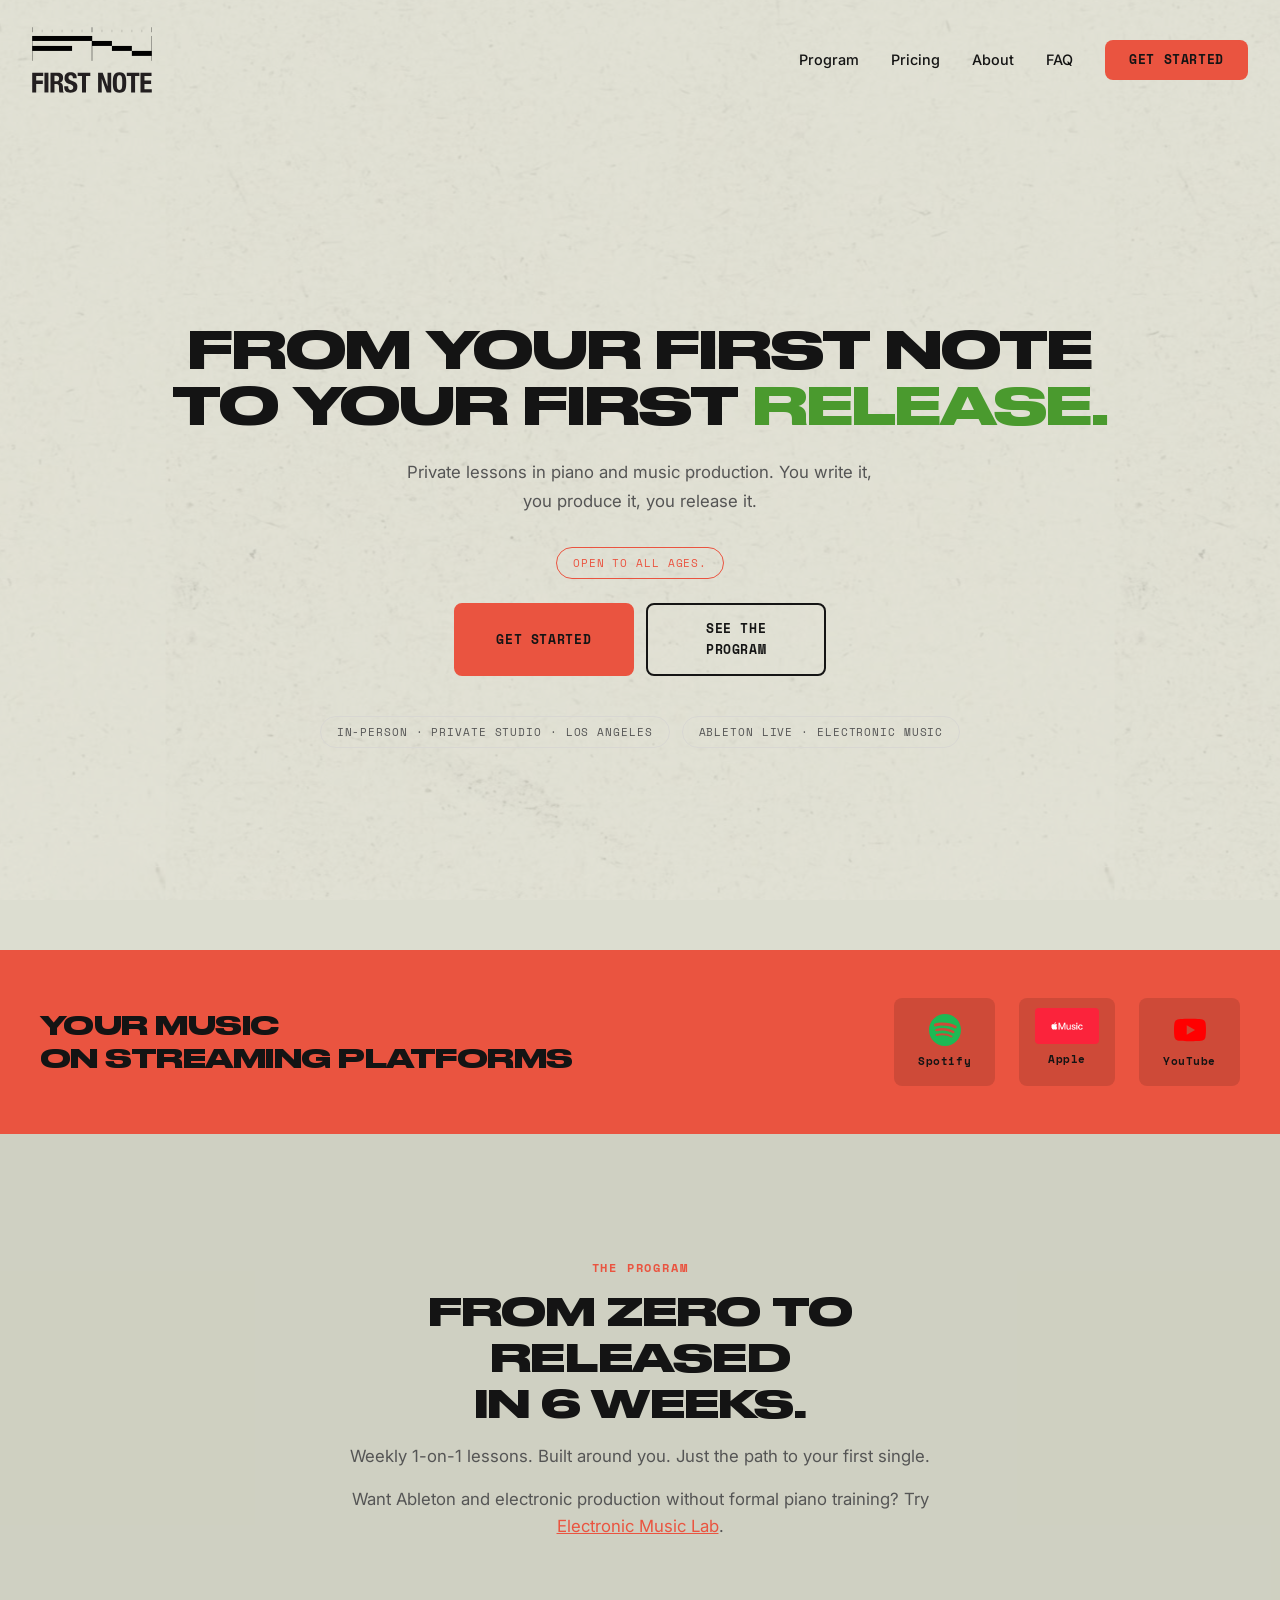
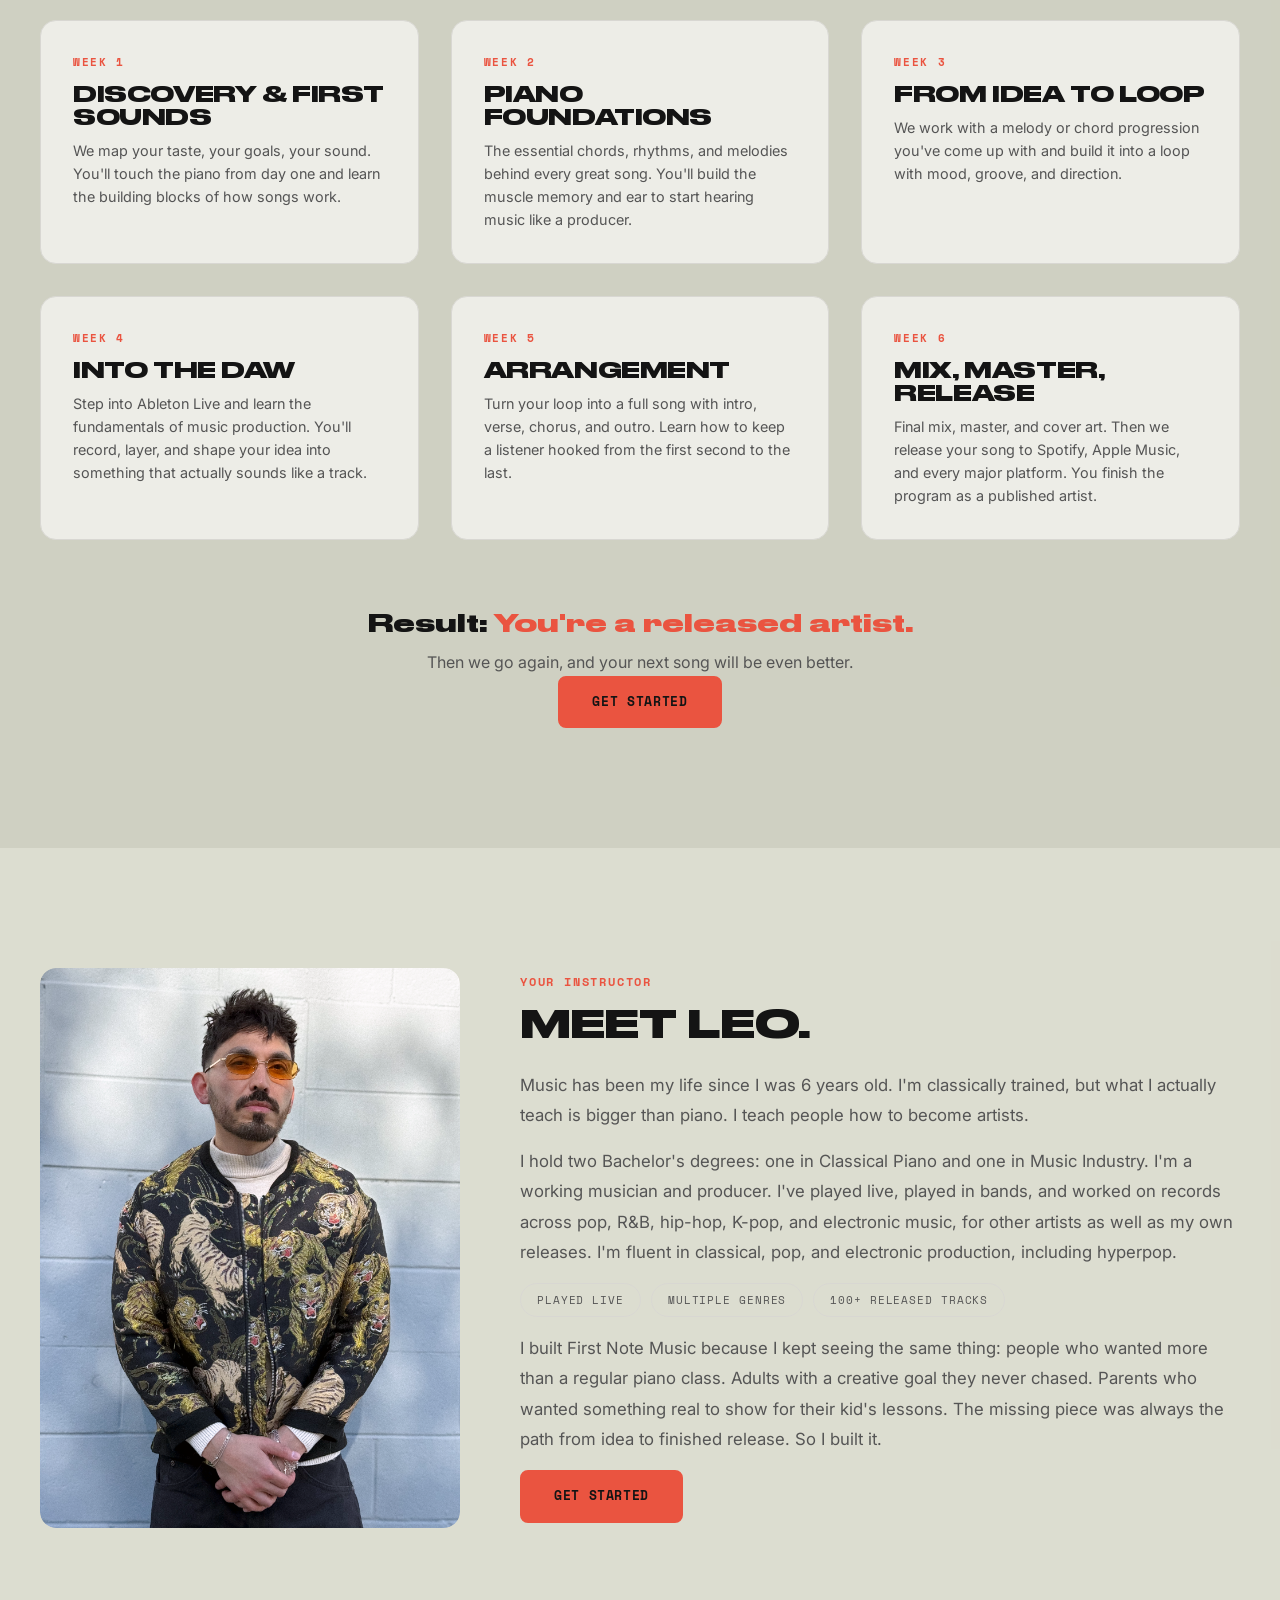
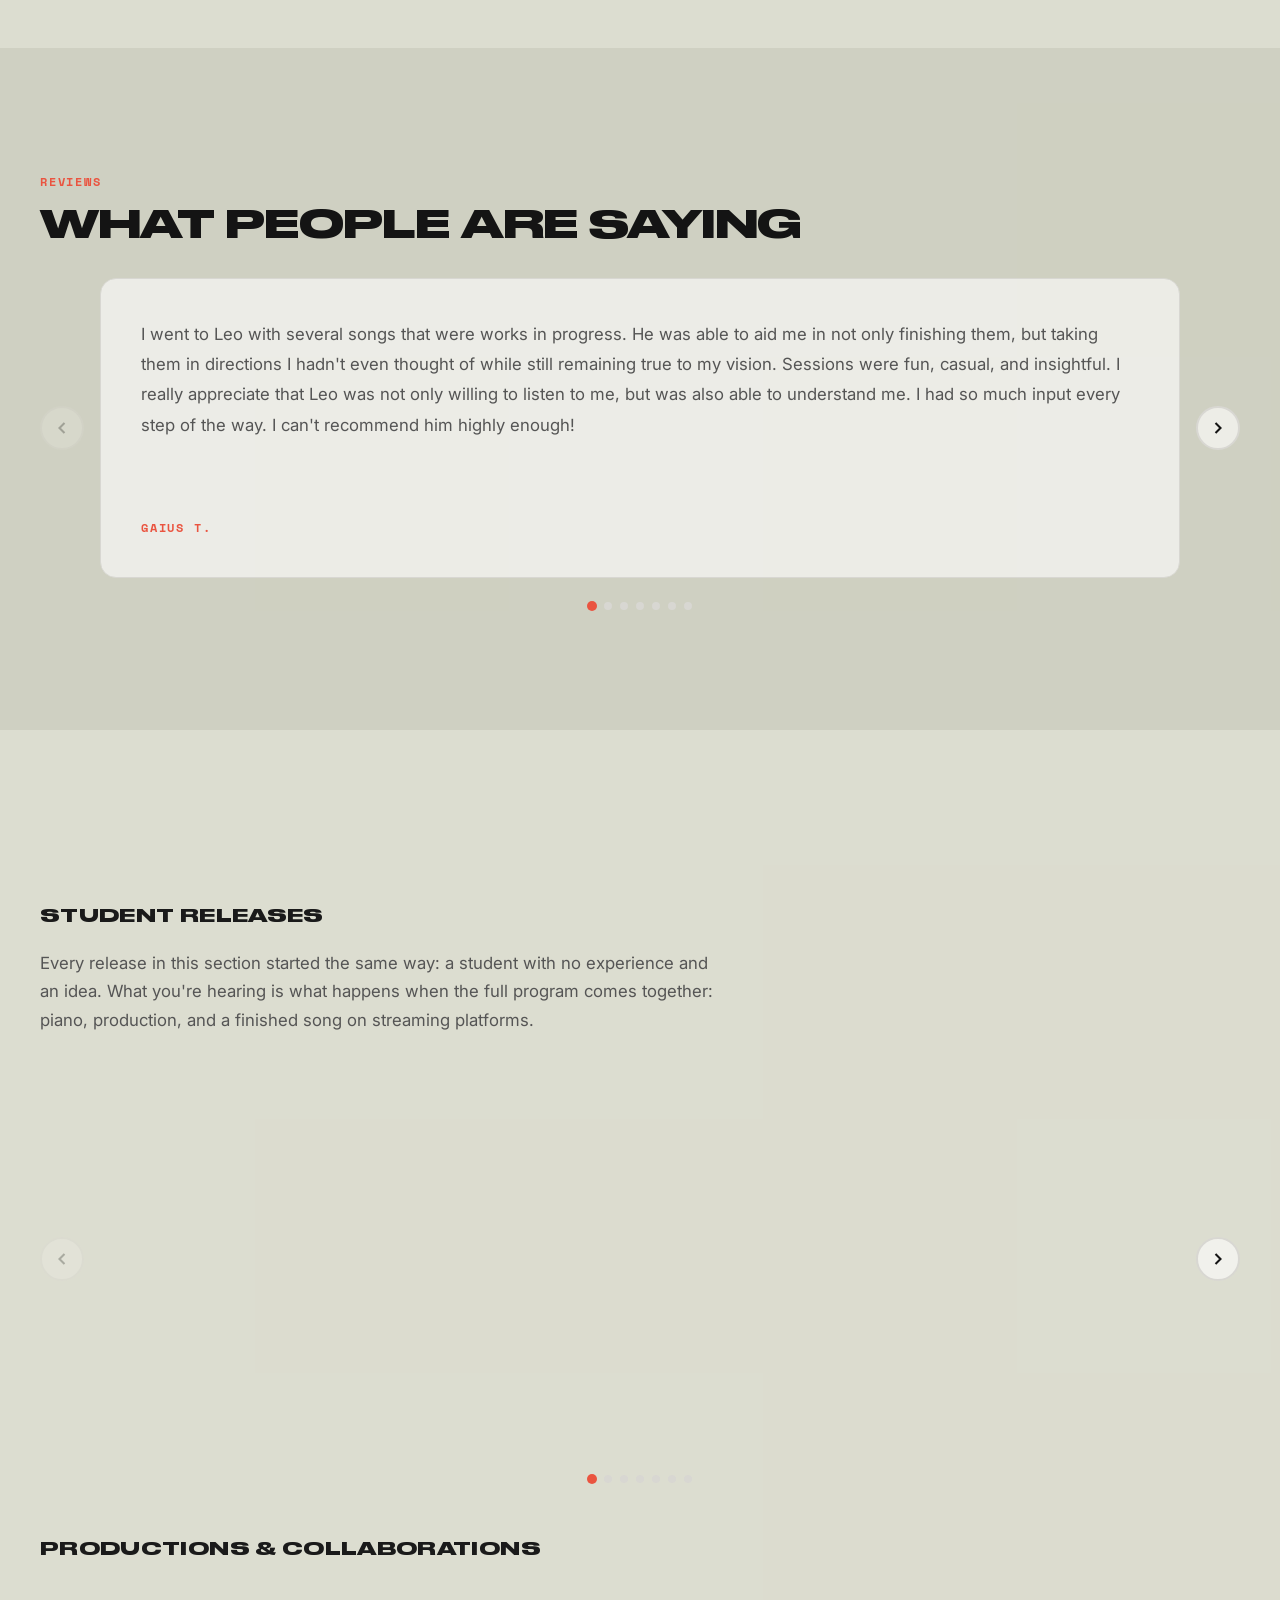
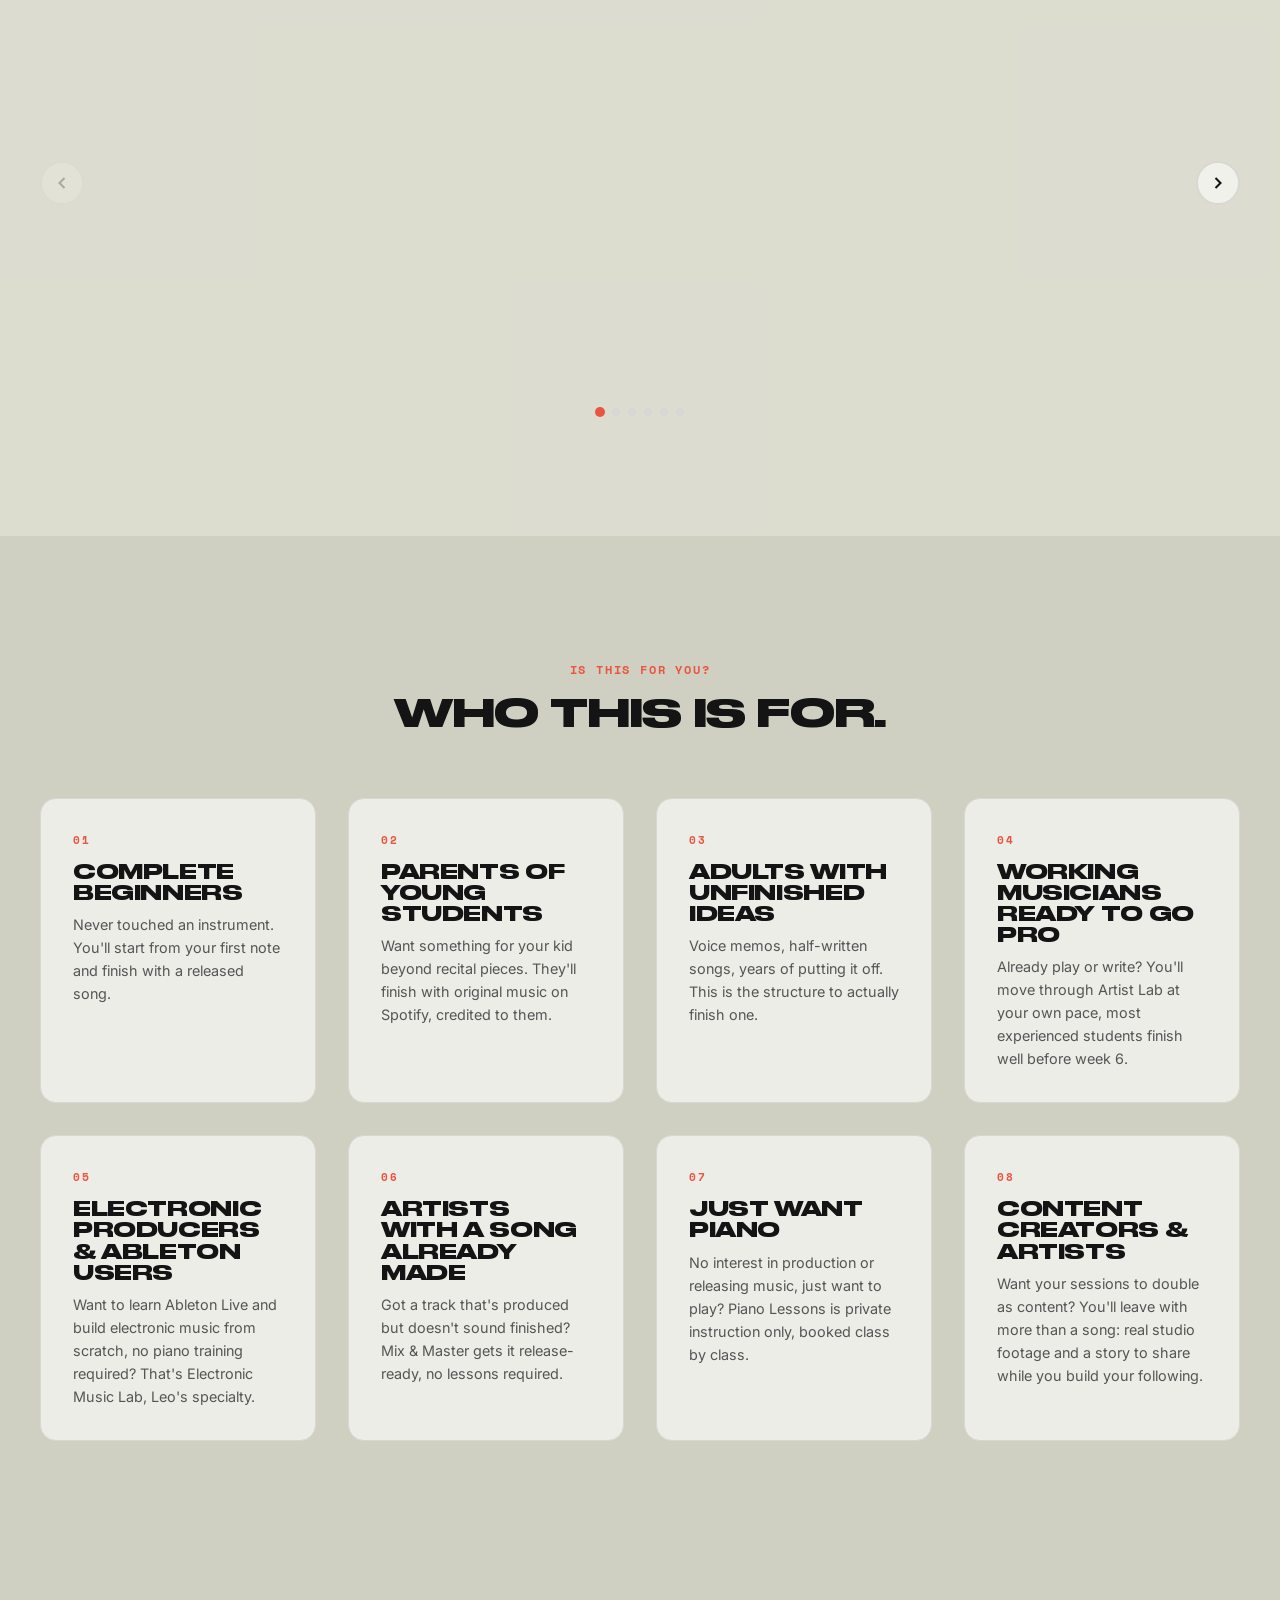
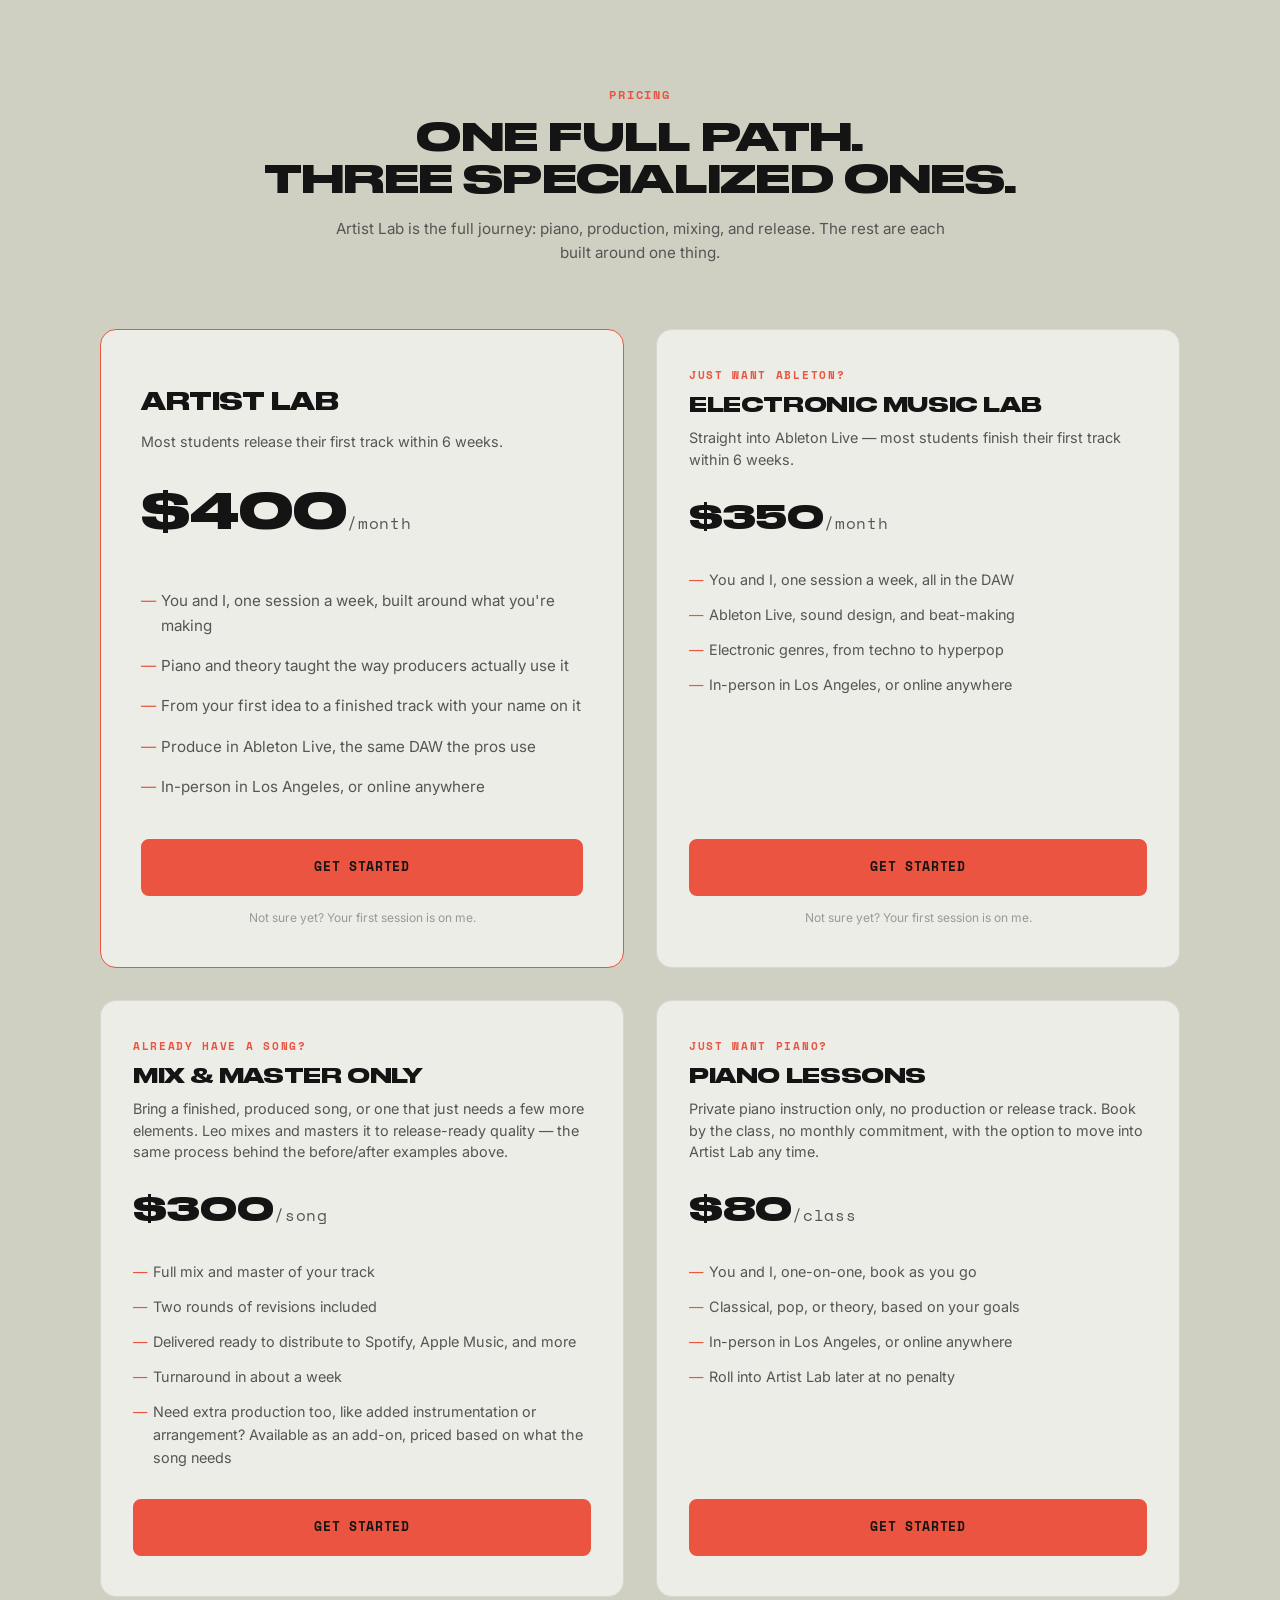
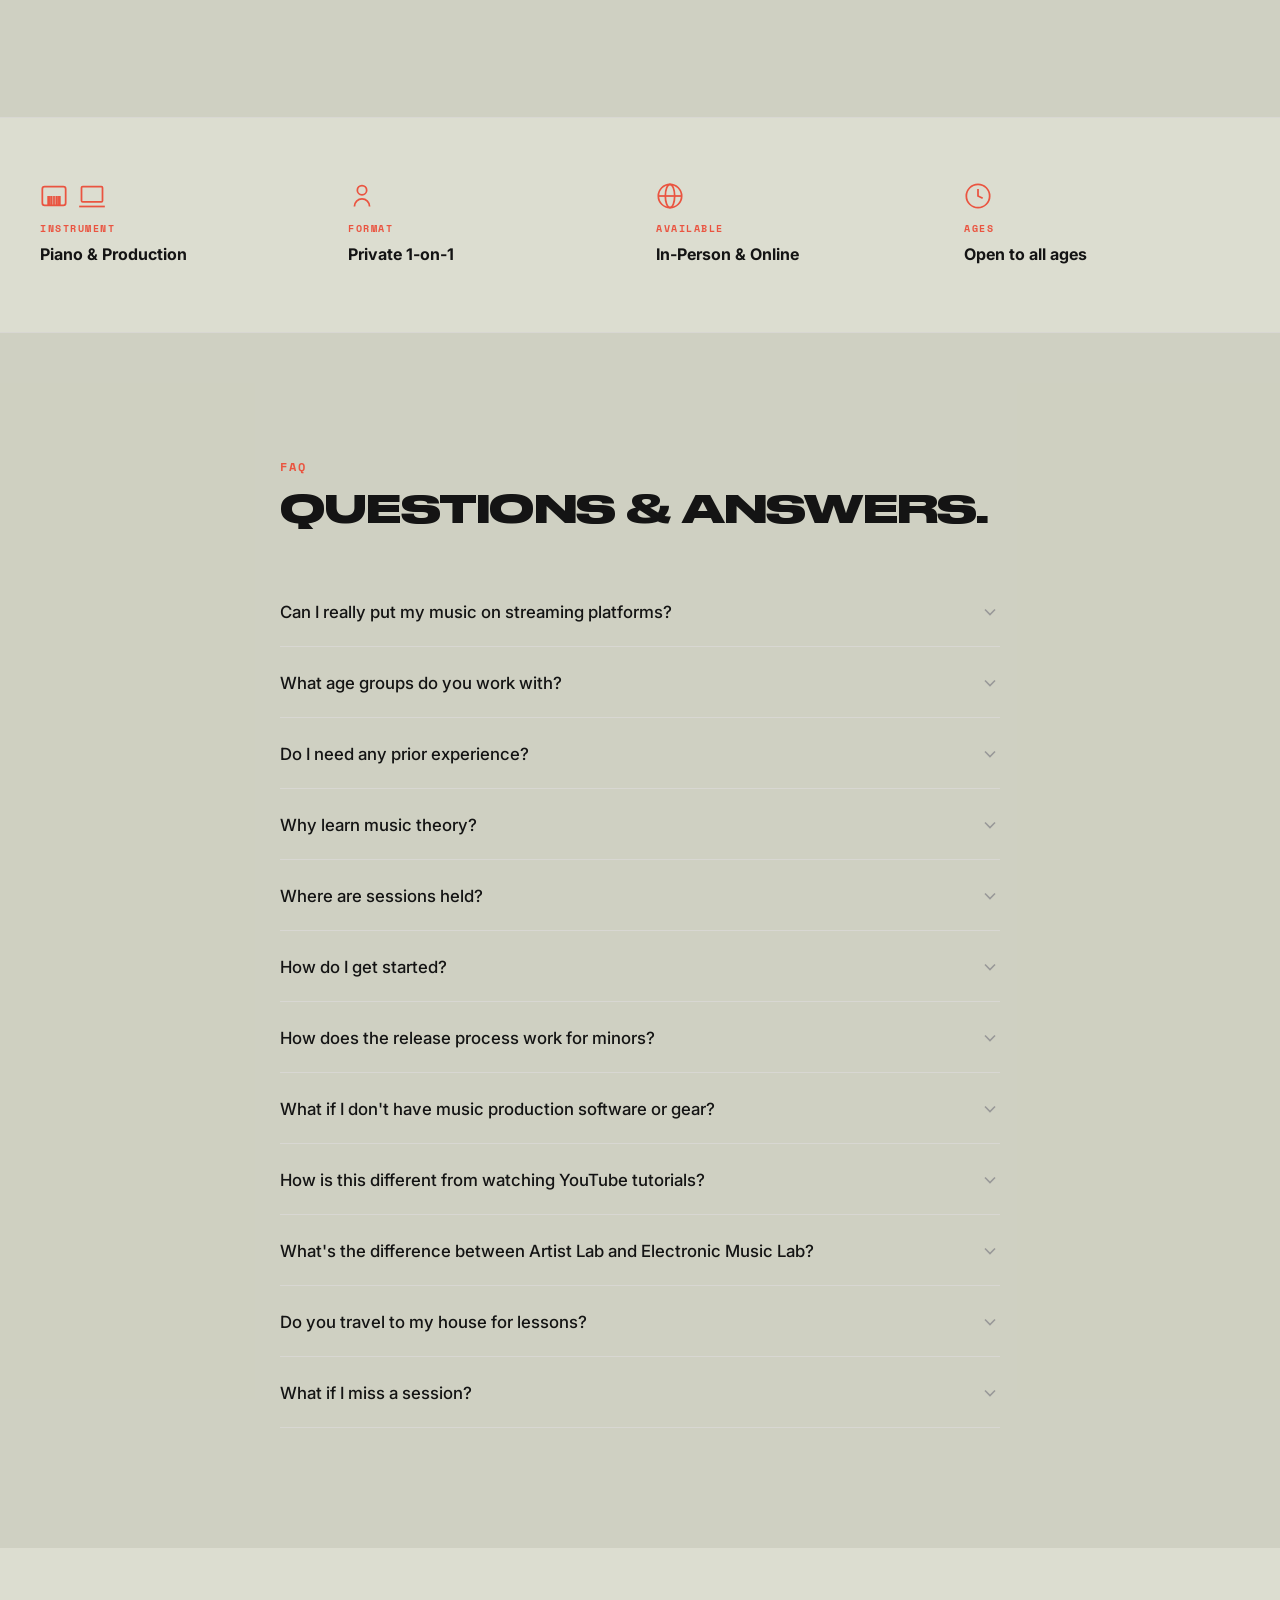
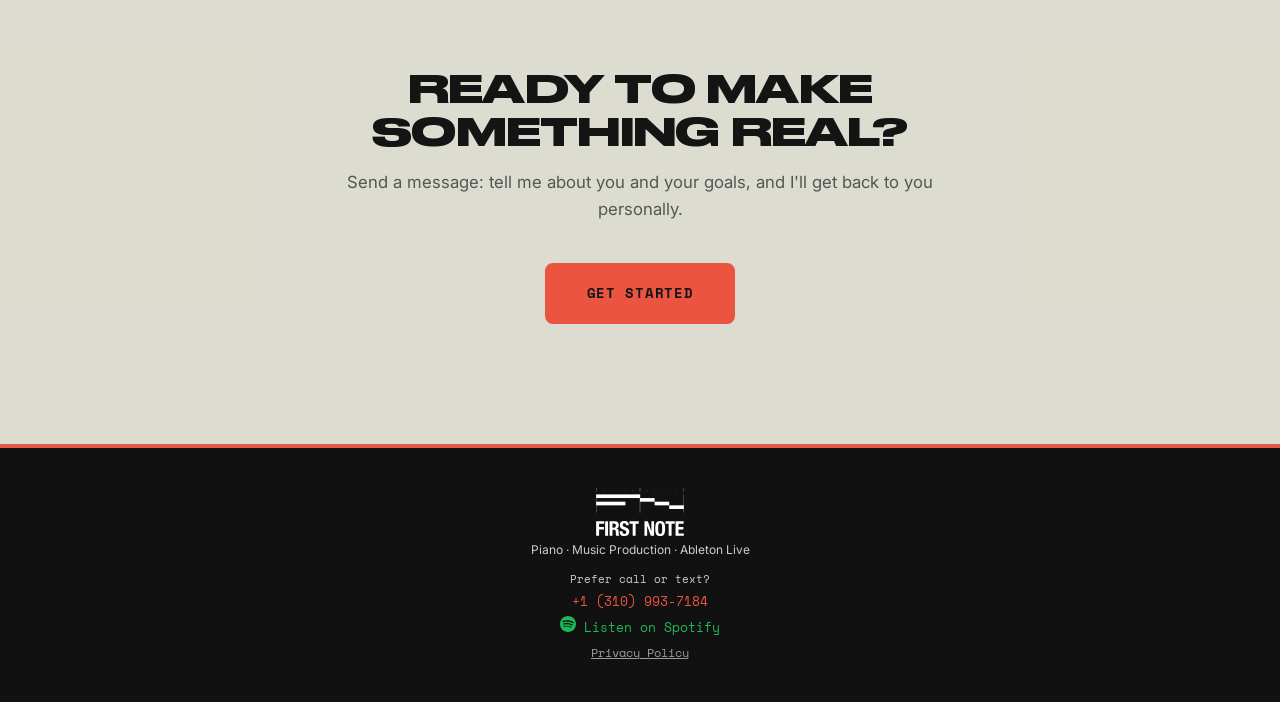
==== commit 3553e58f: "Remove hero photo, unify hero layout across breakpoints, center hero content, widen hero-content to " ====
--- a/index.html
+++ b/index.html
@@ -66,9 +66,6 @@
         <span class="tag">In-Person &middot; Private Studio &middot; Los Angeles</span>
         <span class="tag">Ableton Live &middot; Electronic Music</span>
       </div>
-    </div>
-    <div class="hero-image">
-      <img src="assets/Leo - Hero.png" alt="Leo at the piano" />
     </div>
   </section>
 
--- a/styles.css
+++ b/styles.css
@@ -209,9 +209,9 @@
 /* ===== Hero ===== */
 .hero {
   min-height: calc(100vh - 70px);
-  display: grid;
-  grid-template-columns: 1fr 1fr;
+  display: flex;
   align-items: center;
+  justify-content: center;
   overflow: hidden;
   background: transparent;
 }
@@ -220,12 +220,15 @@
   display: flex;
   flex-direction: column;
   justify-content: center;
+  align-items: center;
+  text-align: center;
+  max-width: 1120px;
   padding: 80px 64px;
 }
 
 .hero h1 {
   font-family: var(--font-display);
-  font-size: clamp(1.6rem, 2.2vw, 2.2rem);
+  font-size: clamp(2.2rem, 4vw, 3.4rem);
   line-height: 1.1;
   letter-spacing: -0.02em;
   margin-bottom: 24px;
@@ -284,21 +287,6 @@
   border: 1px solid var(--border);
   border-radius: 100px;
   color: var(--text-dim);
-}
-
-.hero-image {
-  padding: 40px 48px 40px 24px;
-  align-self: stretch;
-  display: flex;
-  align-items: center;
-}
-
-.hero-image img {
-  width: 100%;
-  height: 100%;
-  object-fit: cover;
-  border-radius: var(--radius-lg);
-  display: block;
 }
 
 /* ===== Streaming ===== */
@@ -1747,28 +1735,8 @@
     grid-template-columns: repeat(2, 1fr);
   }
 
-  /* Tablet: stop squeezing the hero photo into a narrow two-column
-     grid (that's what was causing the crop on iPad). Stack it above/
-     below the text instead, with a capped height and a top-anchored
-     crop so the face stays in frame. */
-  .hero {
-    grid-template-columns: 1fr;
-    min-height: auto;
-  }
-
   .hero-content {
     padding: 64px 48px 32px;
-  }
-
-  .hero-image {
-    padding: 0 48px 48px;
-    height: 60vh;
-    max-height: 480px;
-  }
-
-  .hero-image img {
-    height: 100%;
-    object-position: top center;
   }
 }
 
@@ -1877,12 +1845,14 @@
   }
 
   .hero {
-    grid-template-columns: 1fr;
     min-height: auto;
+    justify-content: flex-start;
   }
 
   .hero-content {
     padding: 48px 24px;
+    align-items: stretch;
+    text-align: left;
   }
 
   .hero h1 {
@@ -1905,10 +1875,6 @@
     align-items: center;
     justify-content: center;
     white-space: nowrap;
-  }
-
-  .hero-image {
-    display: none;
   }
 
   .streaming-inner {
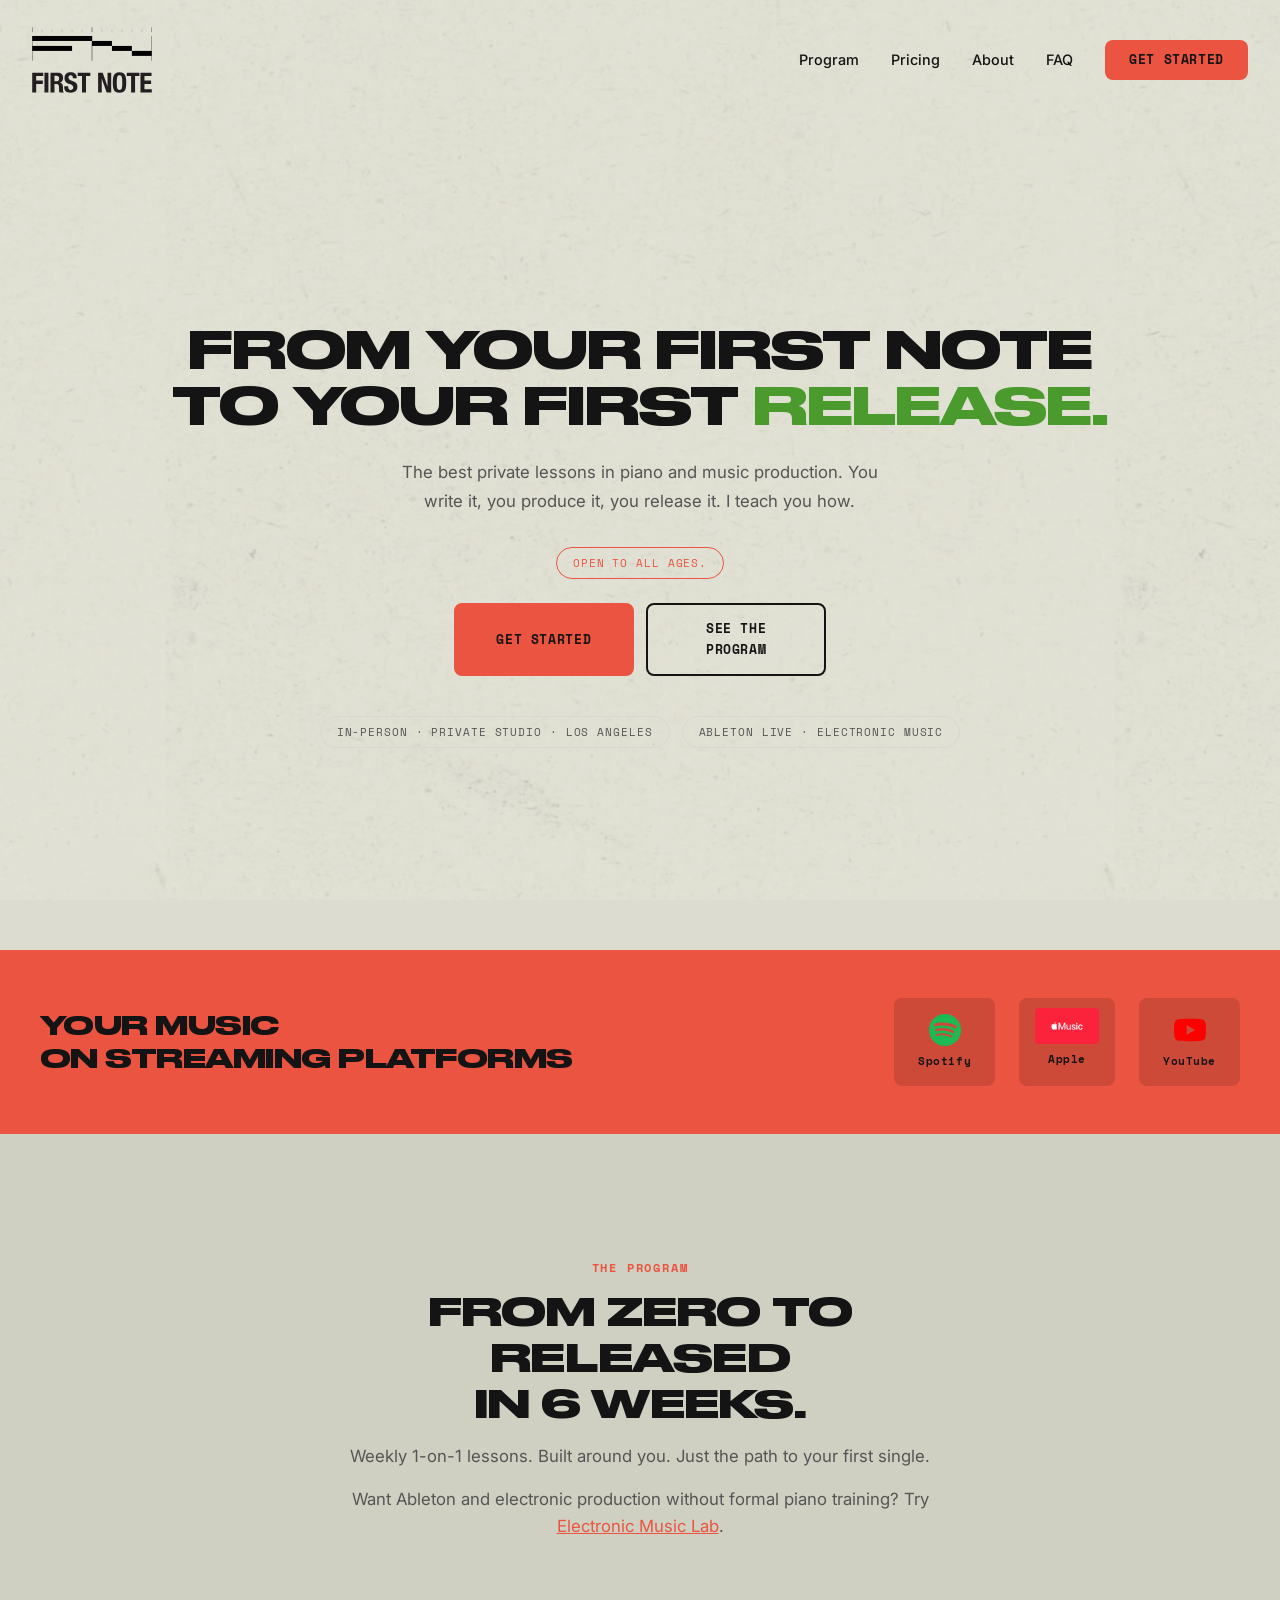
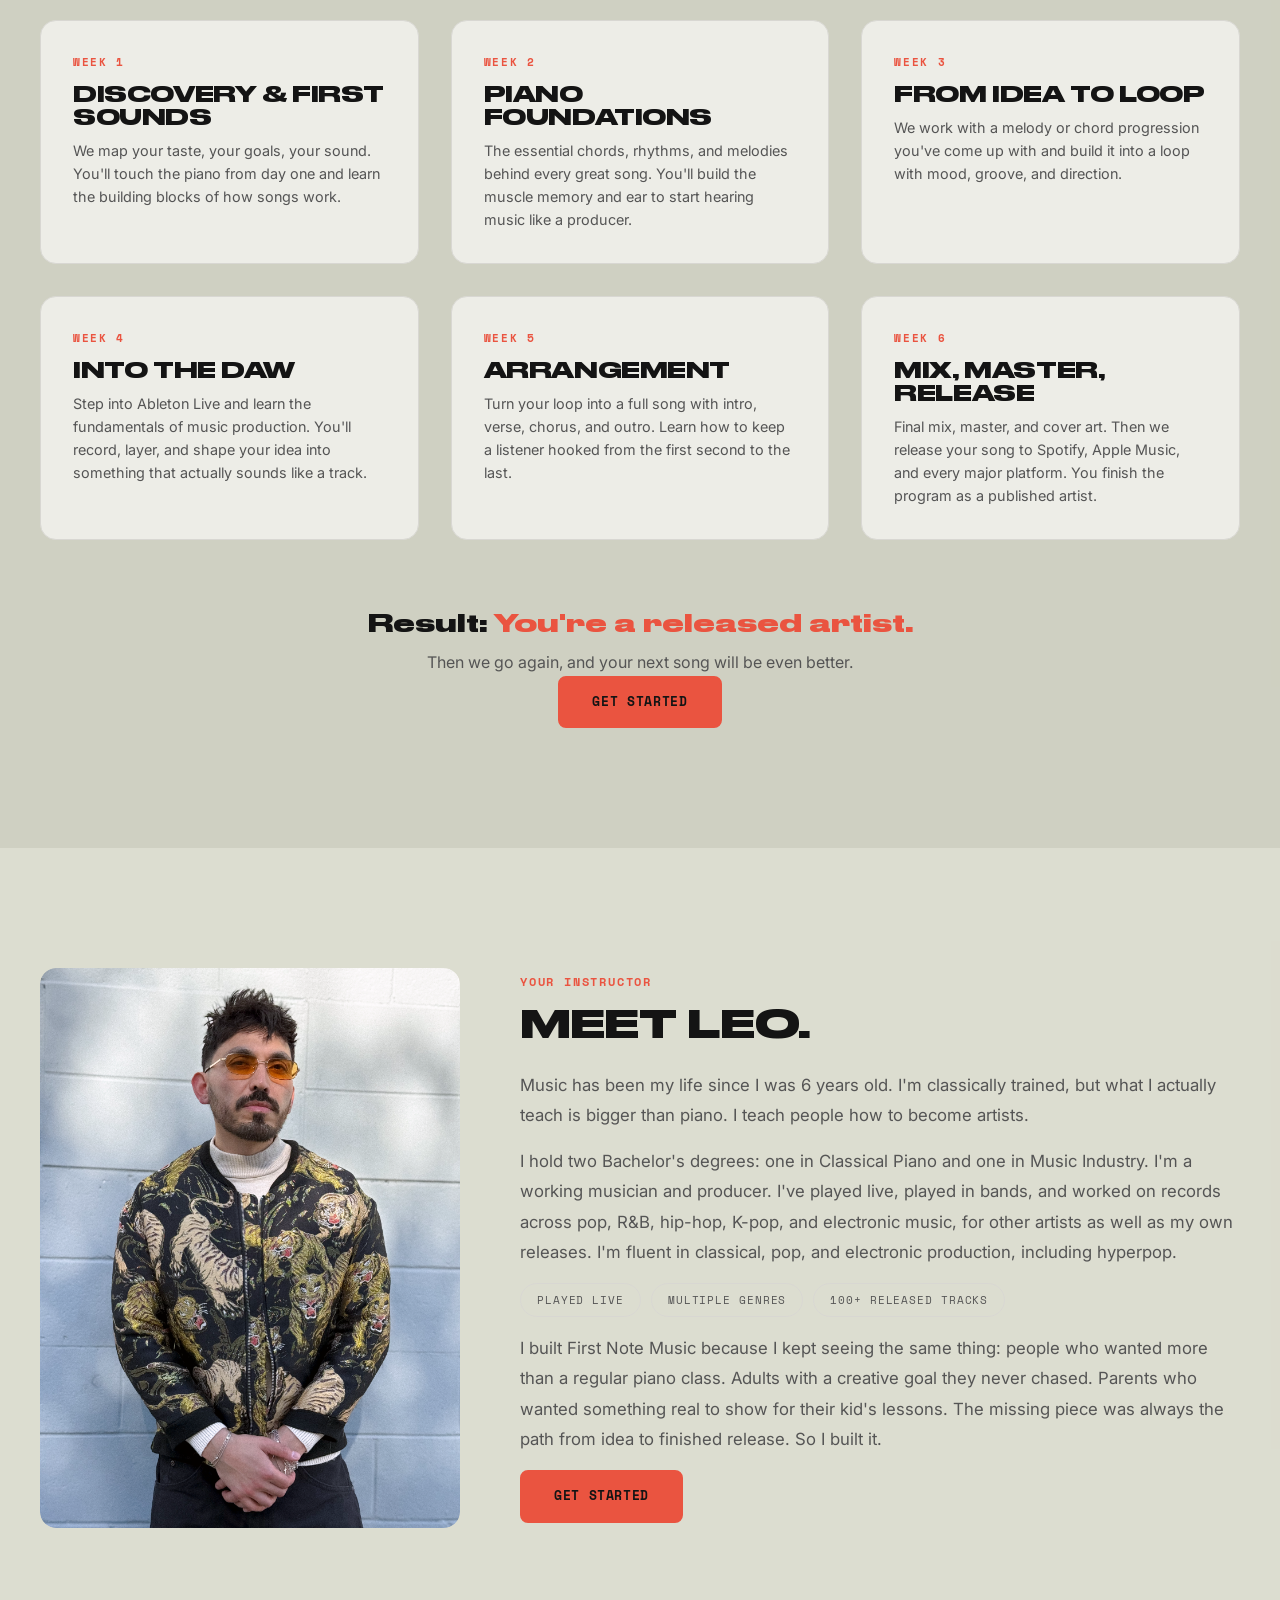
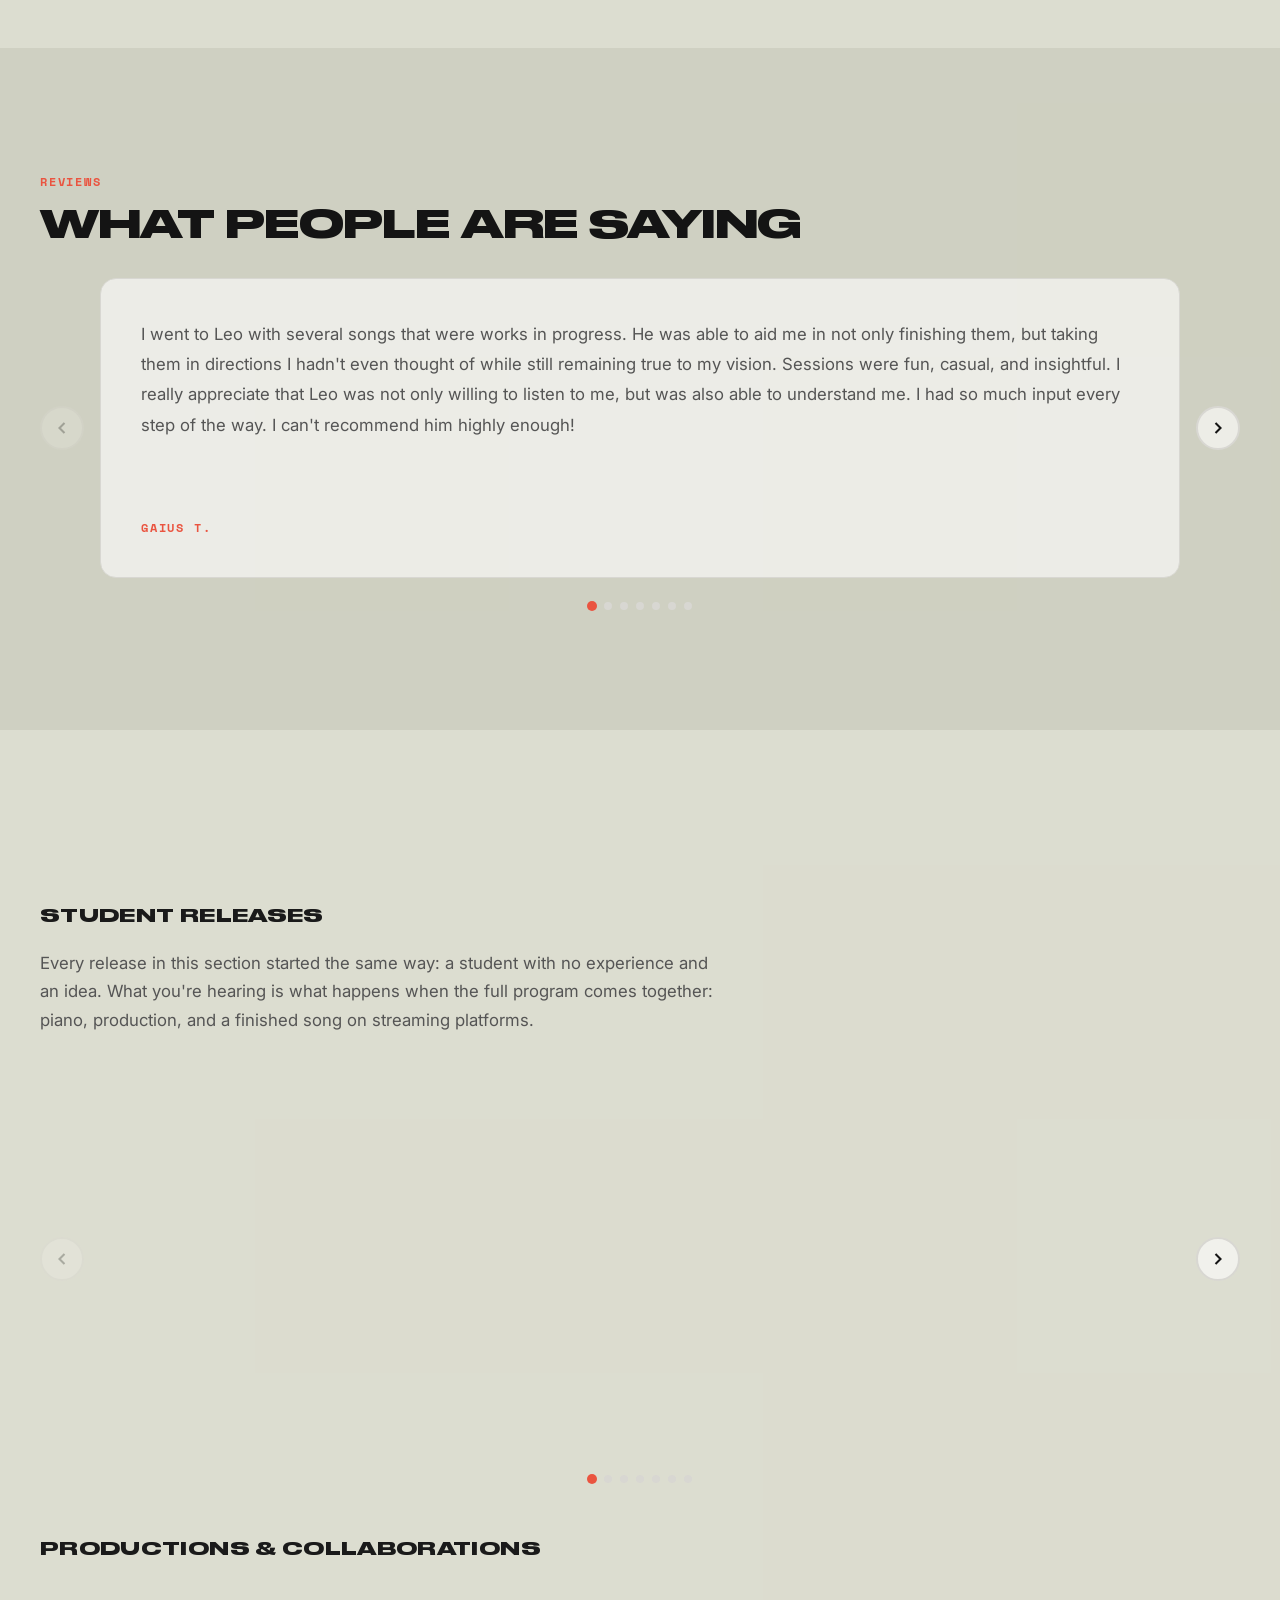
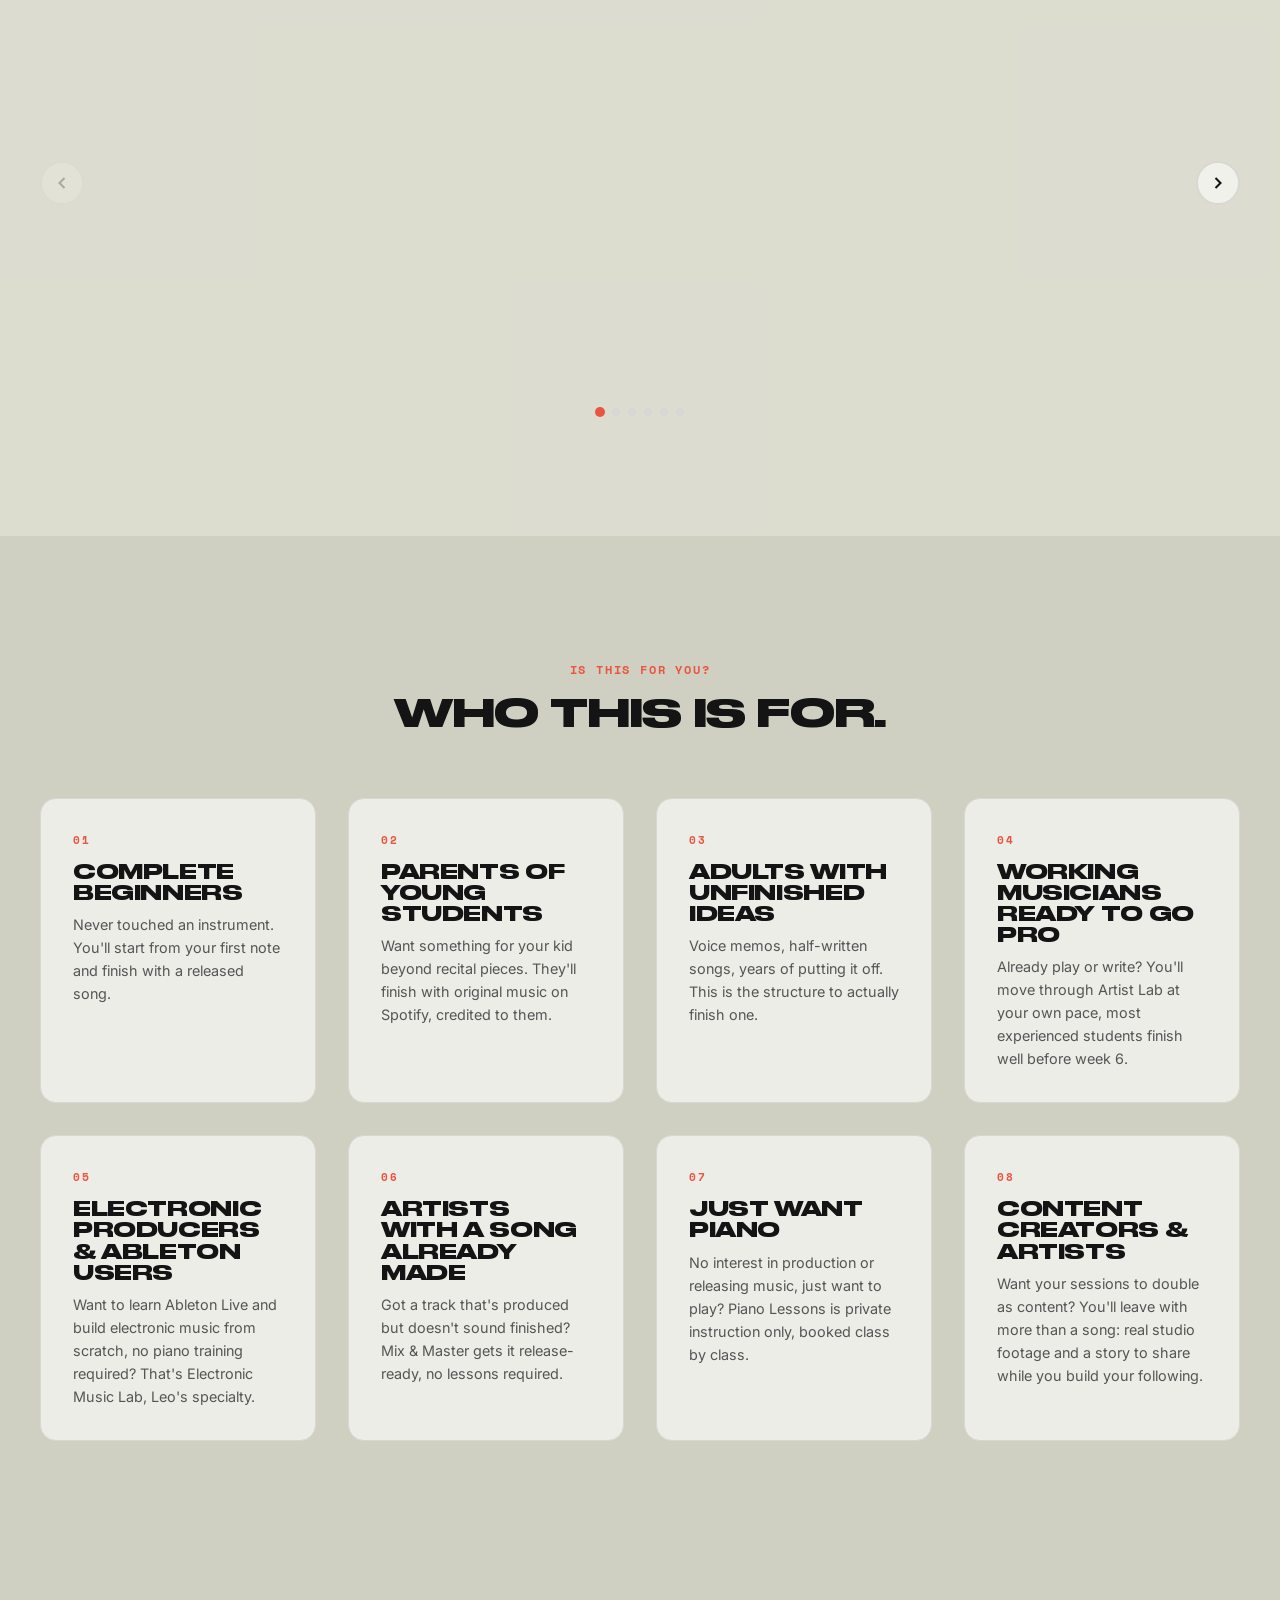
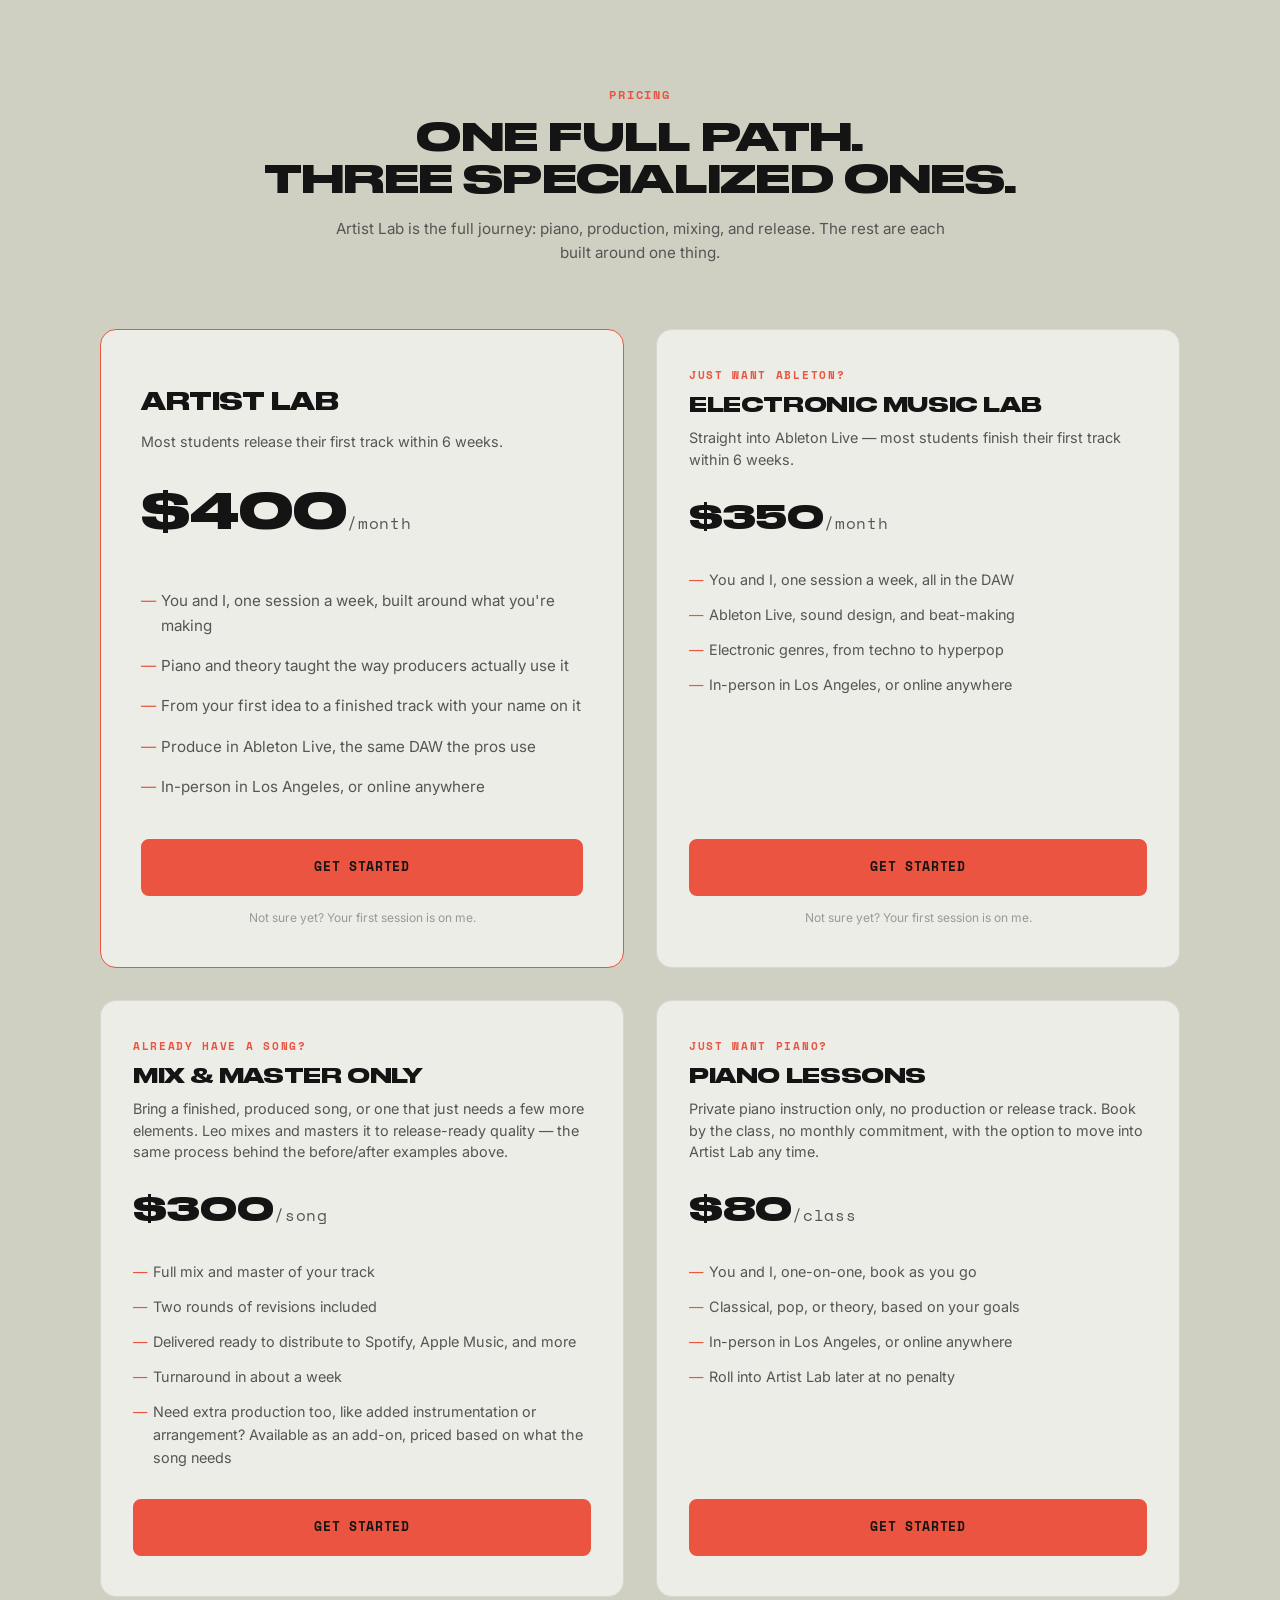
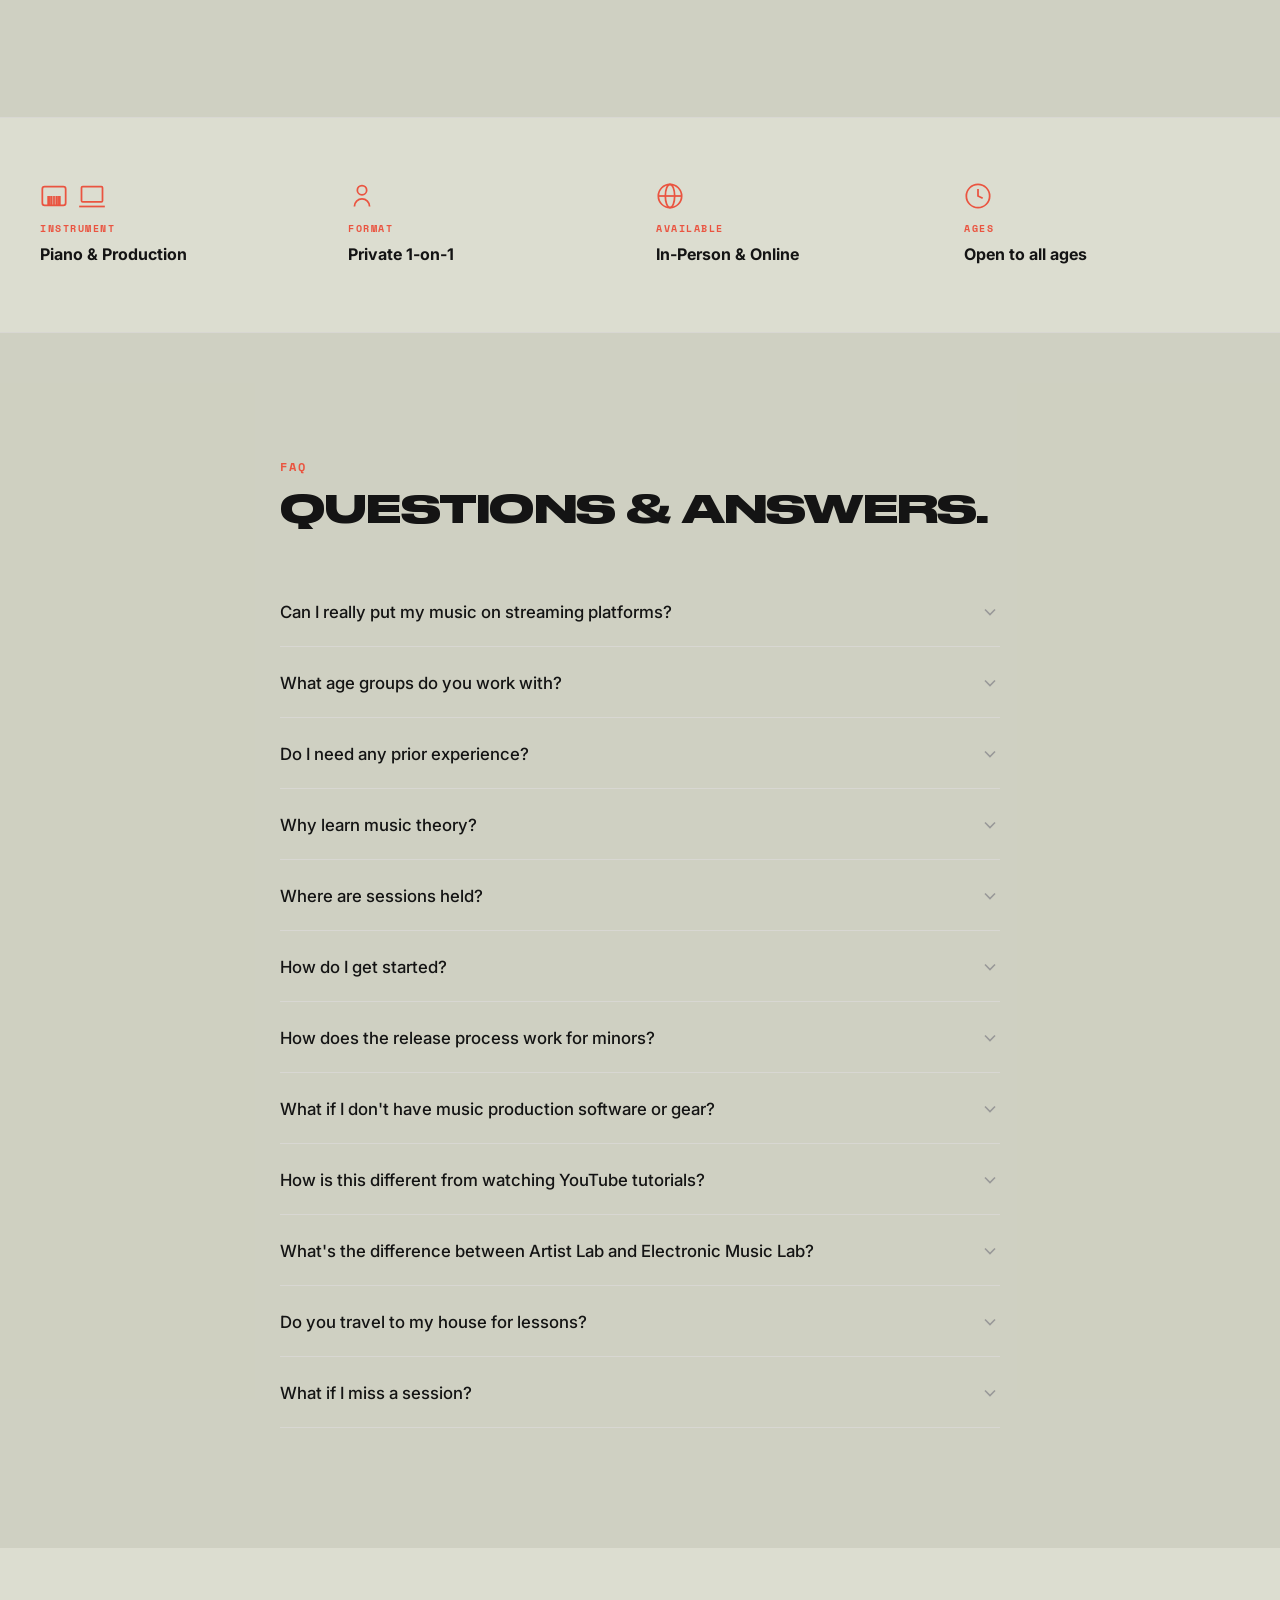
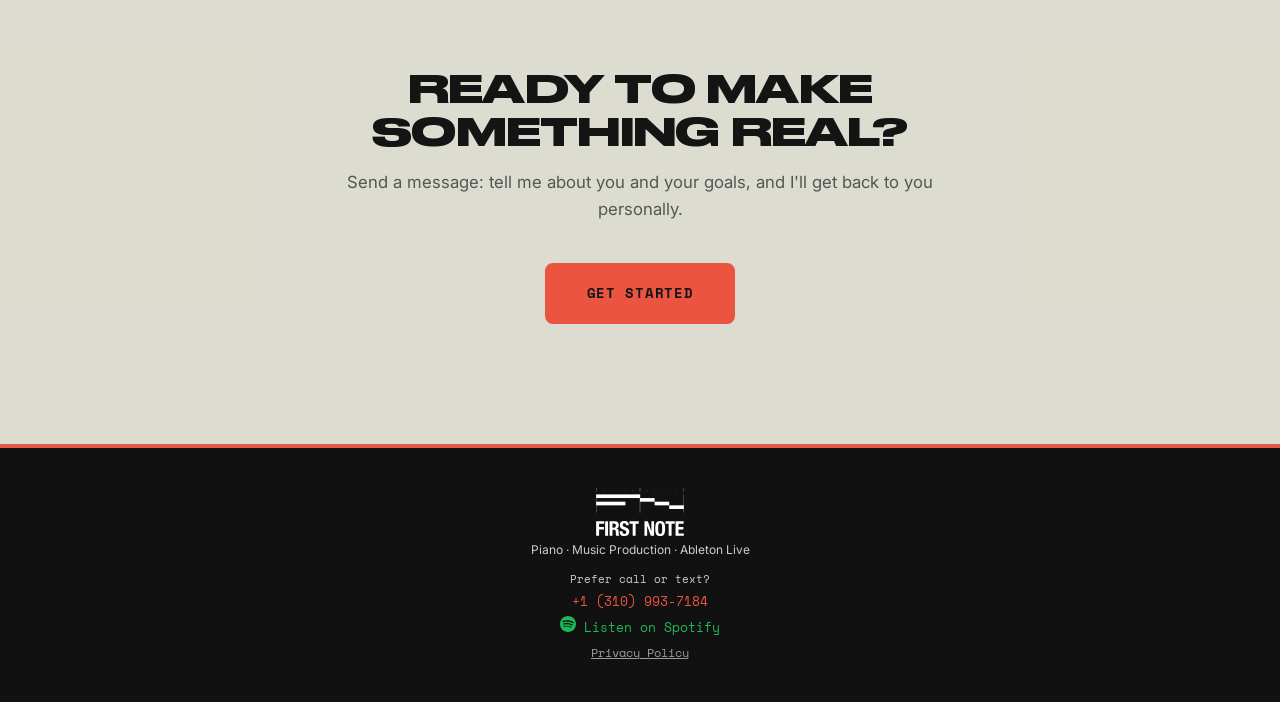
==== commit 2b375369: "Update hero subhead copy to lead with "best" and add closing line" ====
--- a/index.html
+++ b/index.html
@@ -56,7 +56,7 @@
         From your first note<br>
         To your first <em>release.</em>
       </h1>
-      <p class="hero-sub">Private lessons in piano and music production. You write it, you produce it, you release it.</p>
+      <p class="hero-sub">The best private lessons in piano and music production. You write it, you produce it, you release it. I teach you how.</p>
       <div class="hero-age-pill">Open to all ages.</div>
       <div class="hero-actions">
         <a href="#" class="btn btn-primary open-contact-modal">Get Started</a>
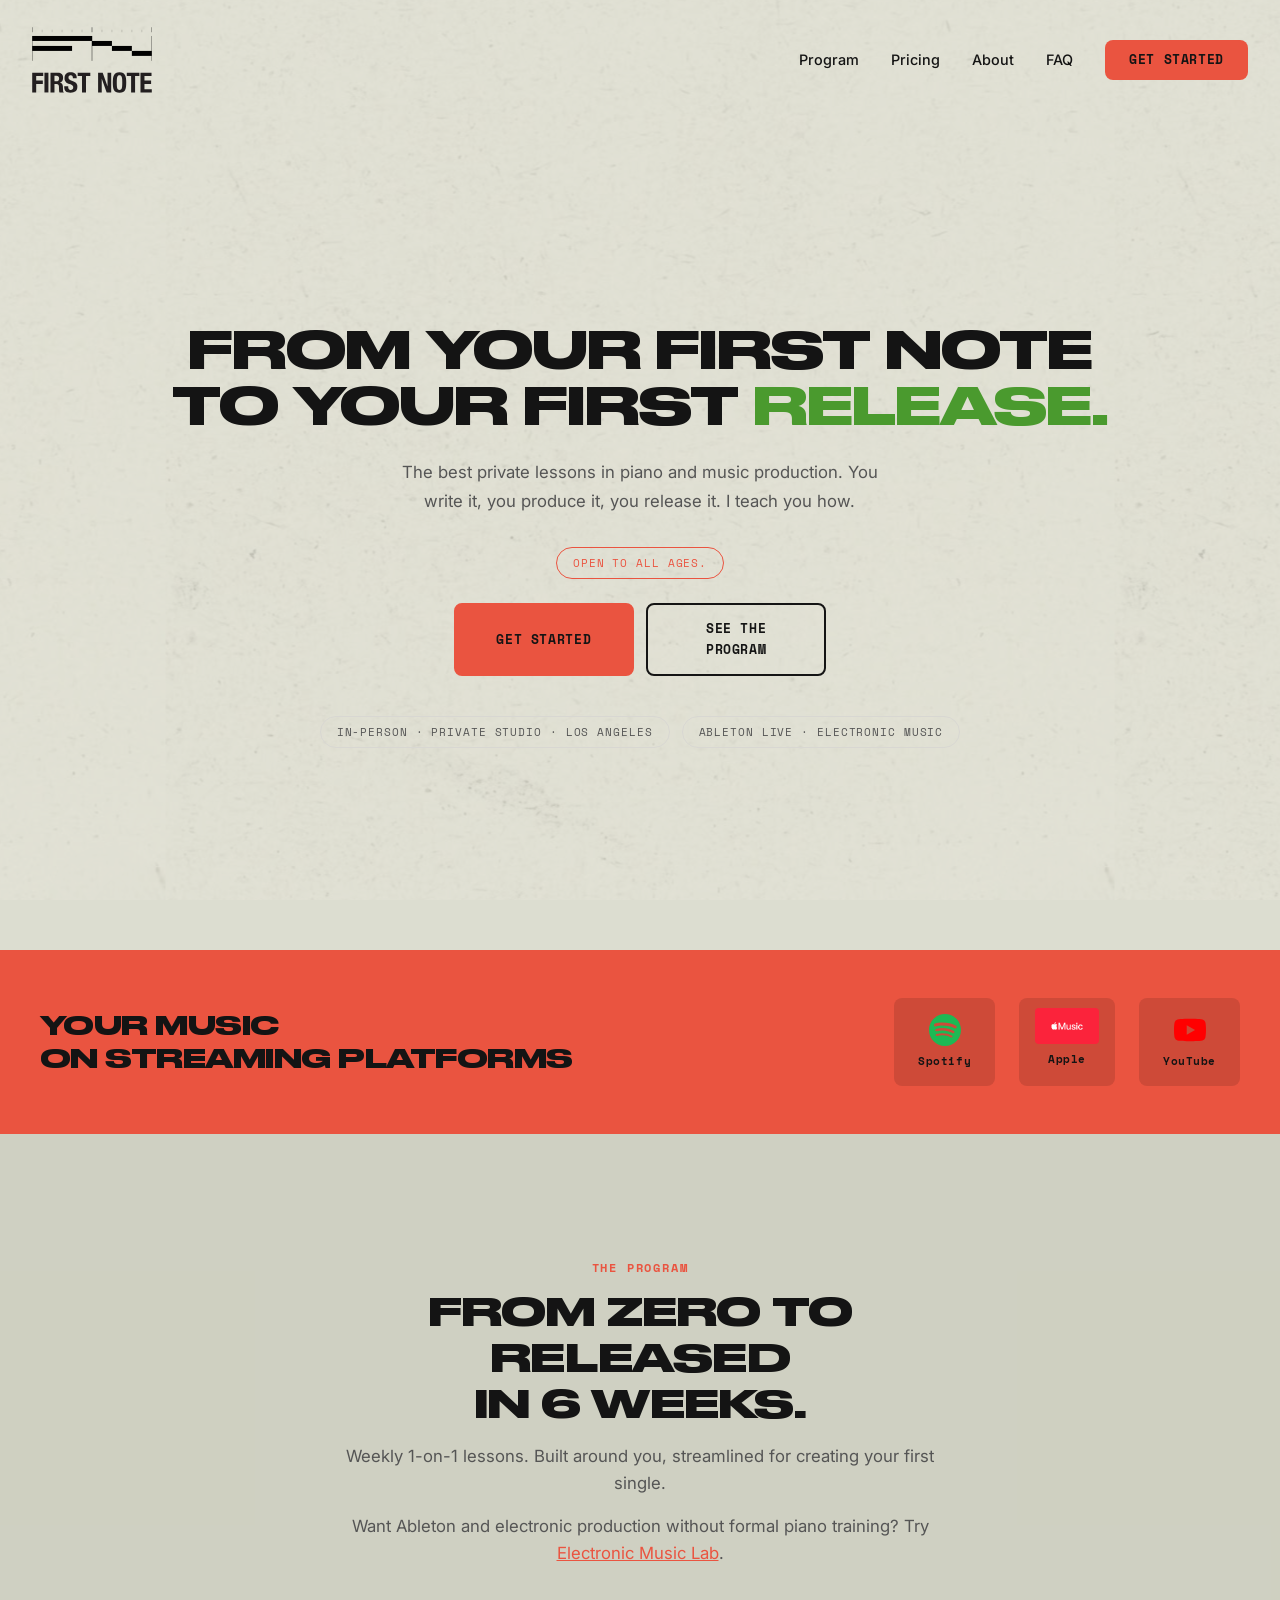
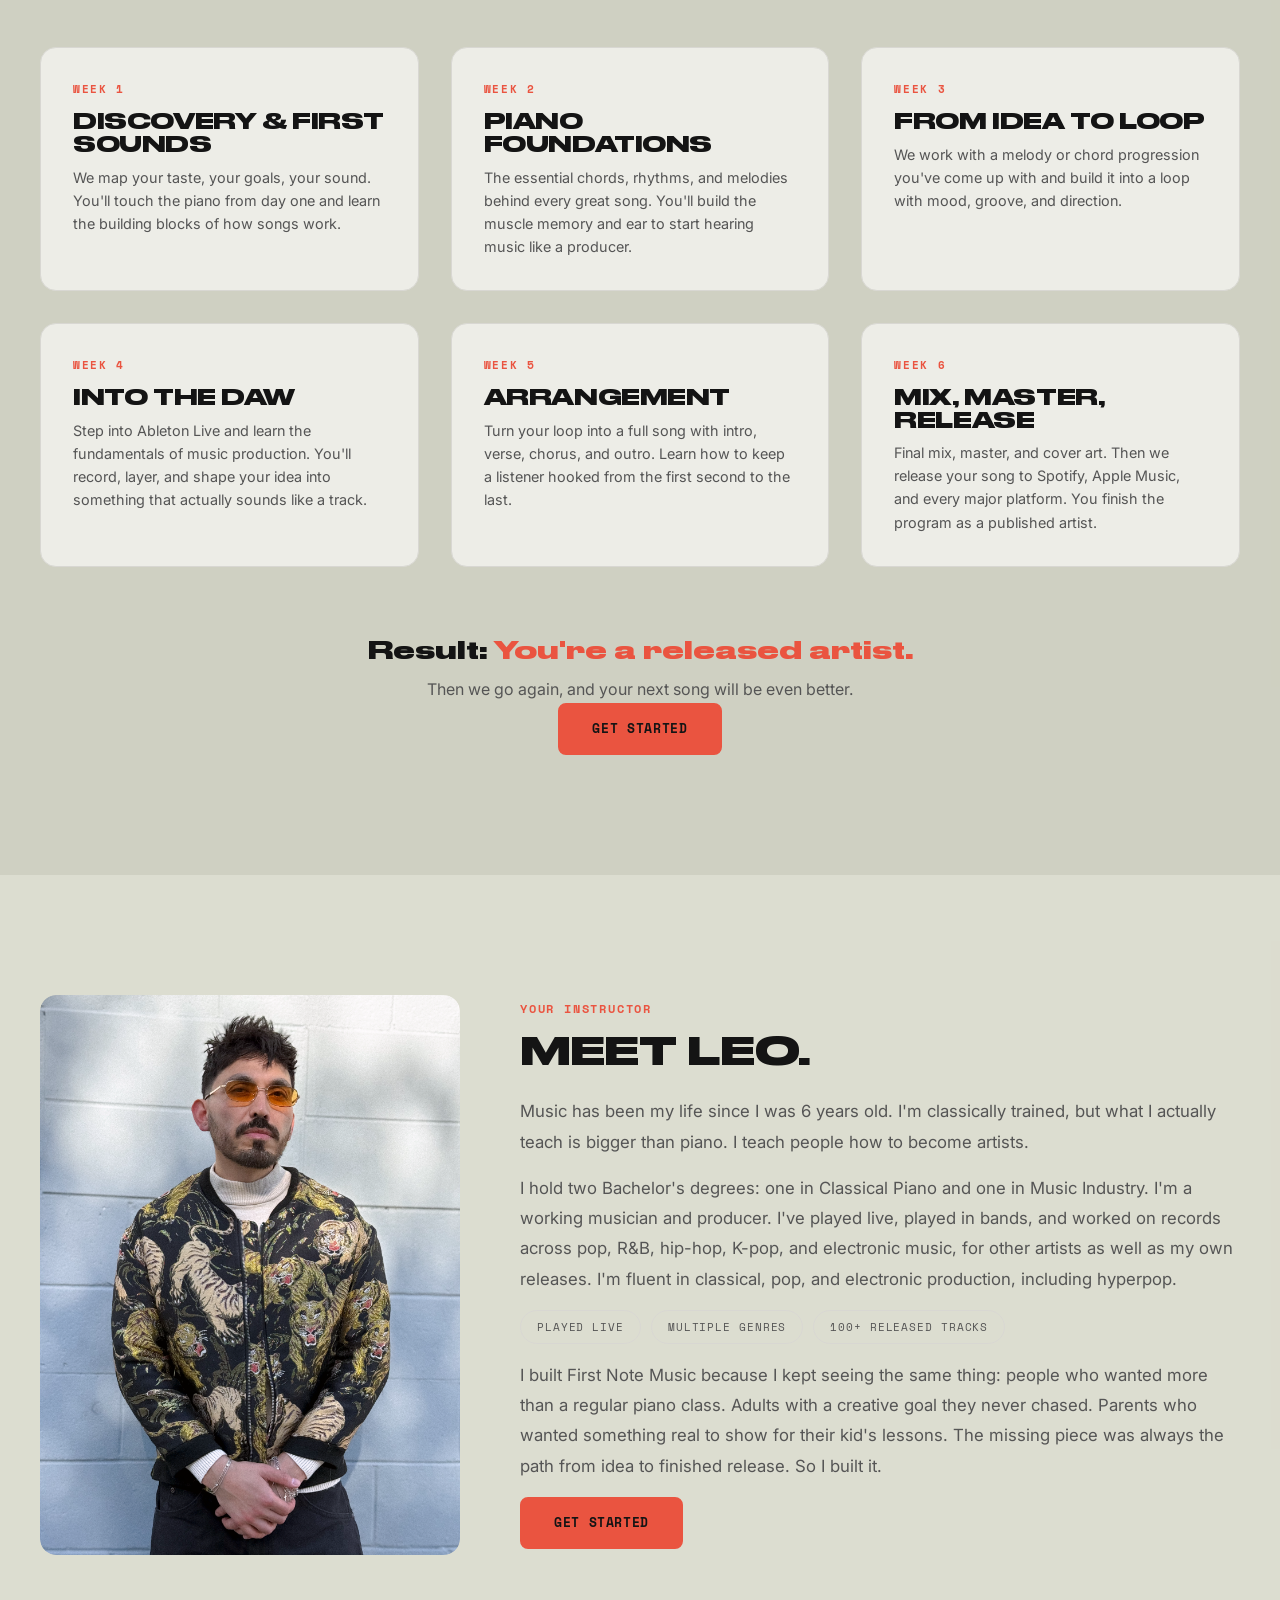
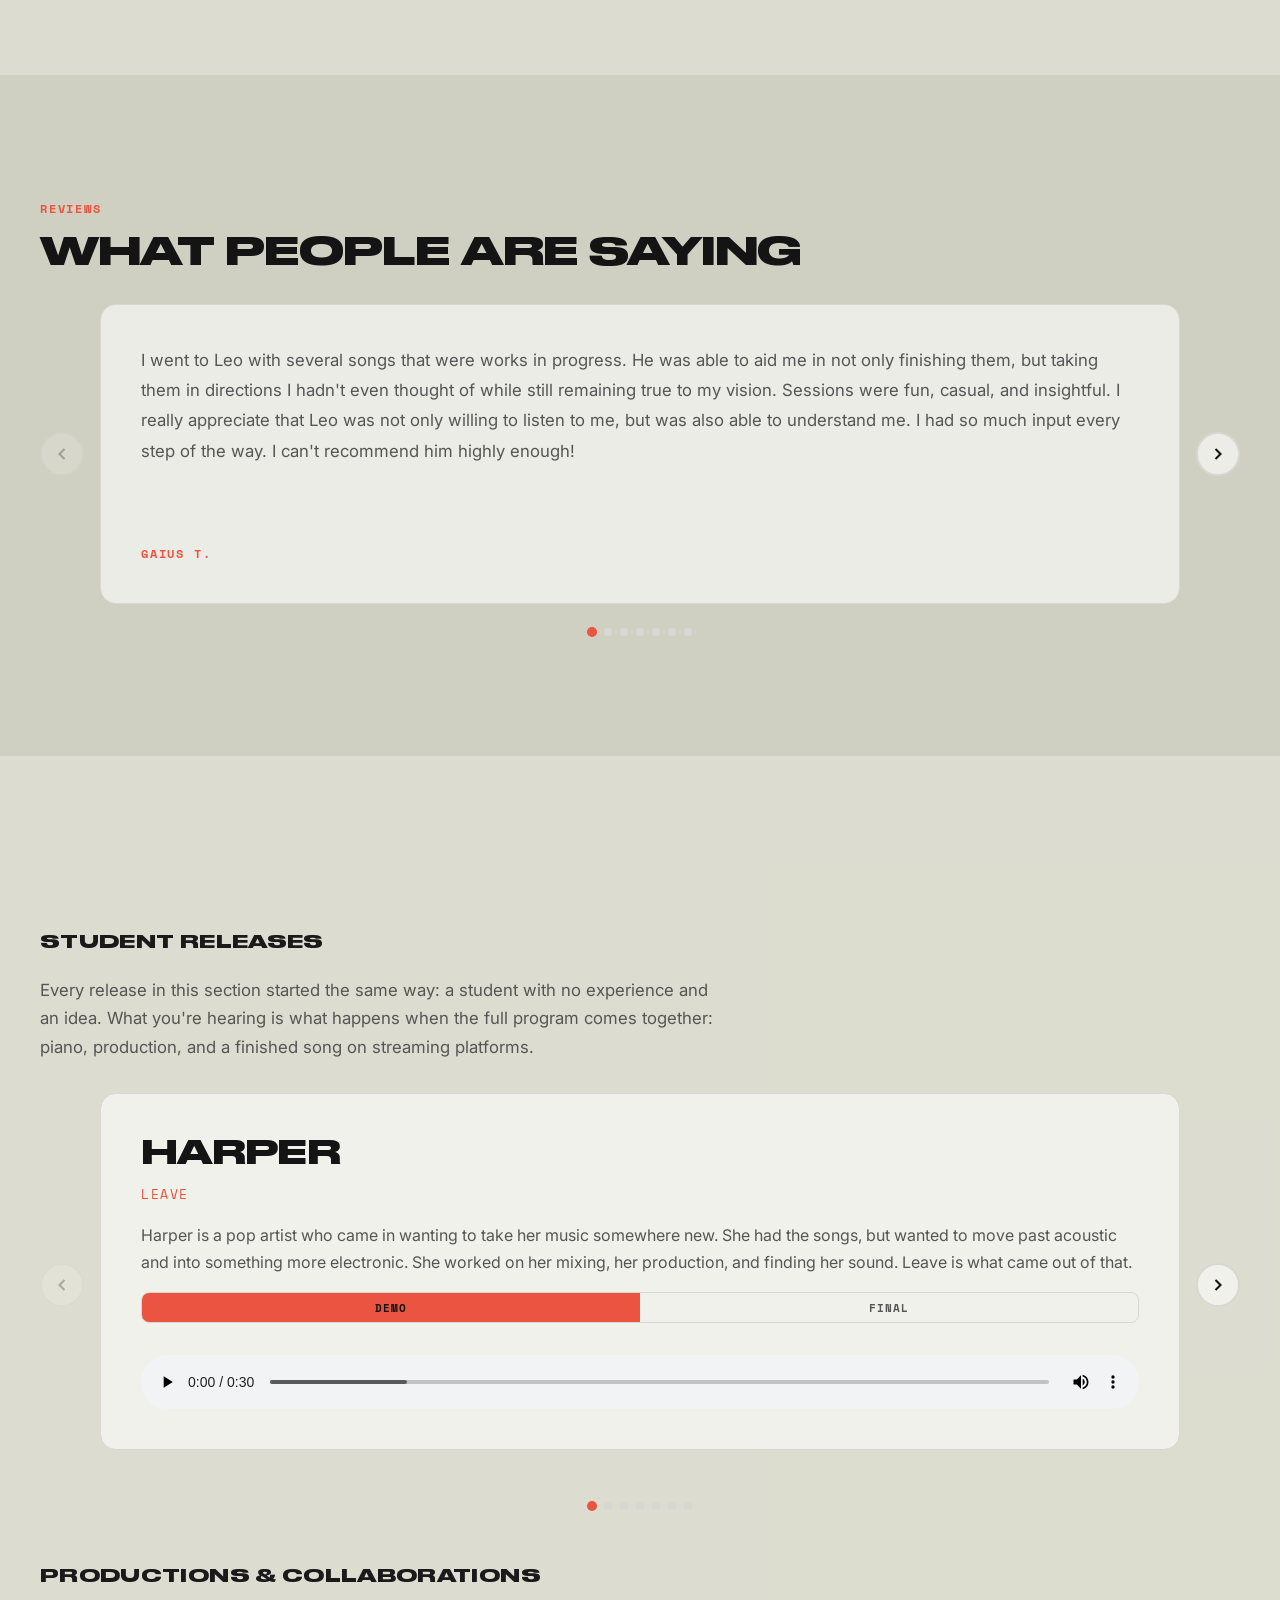
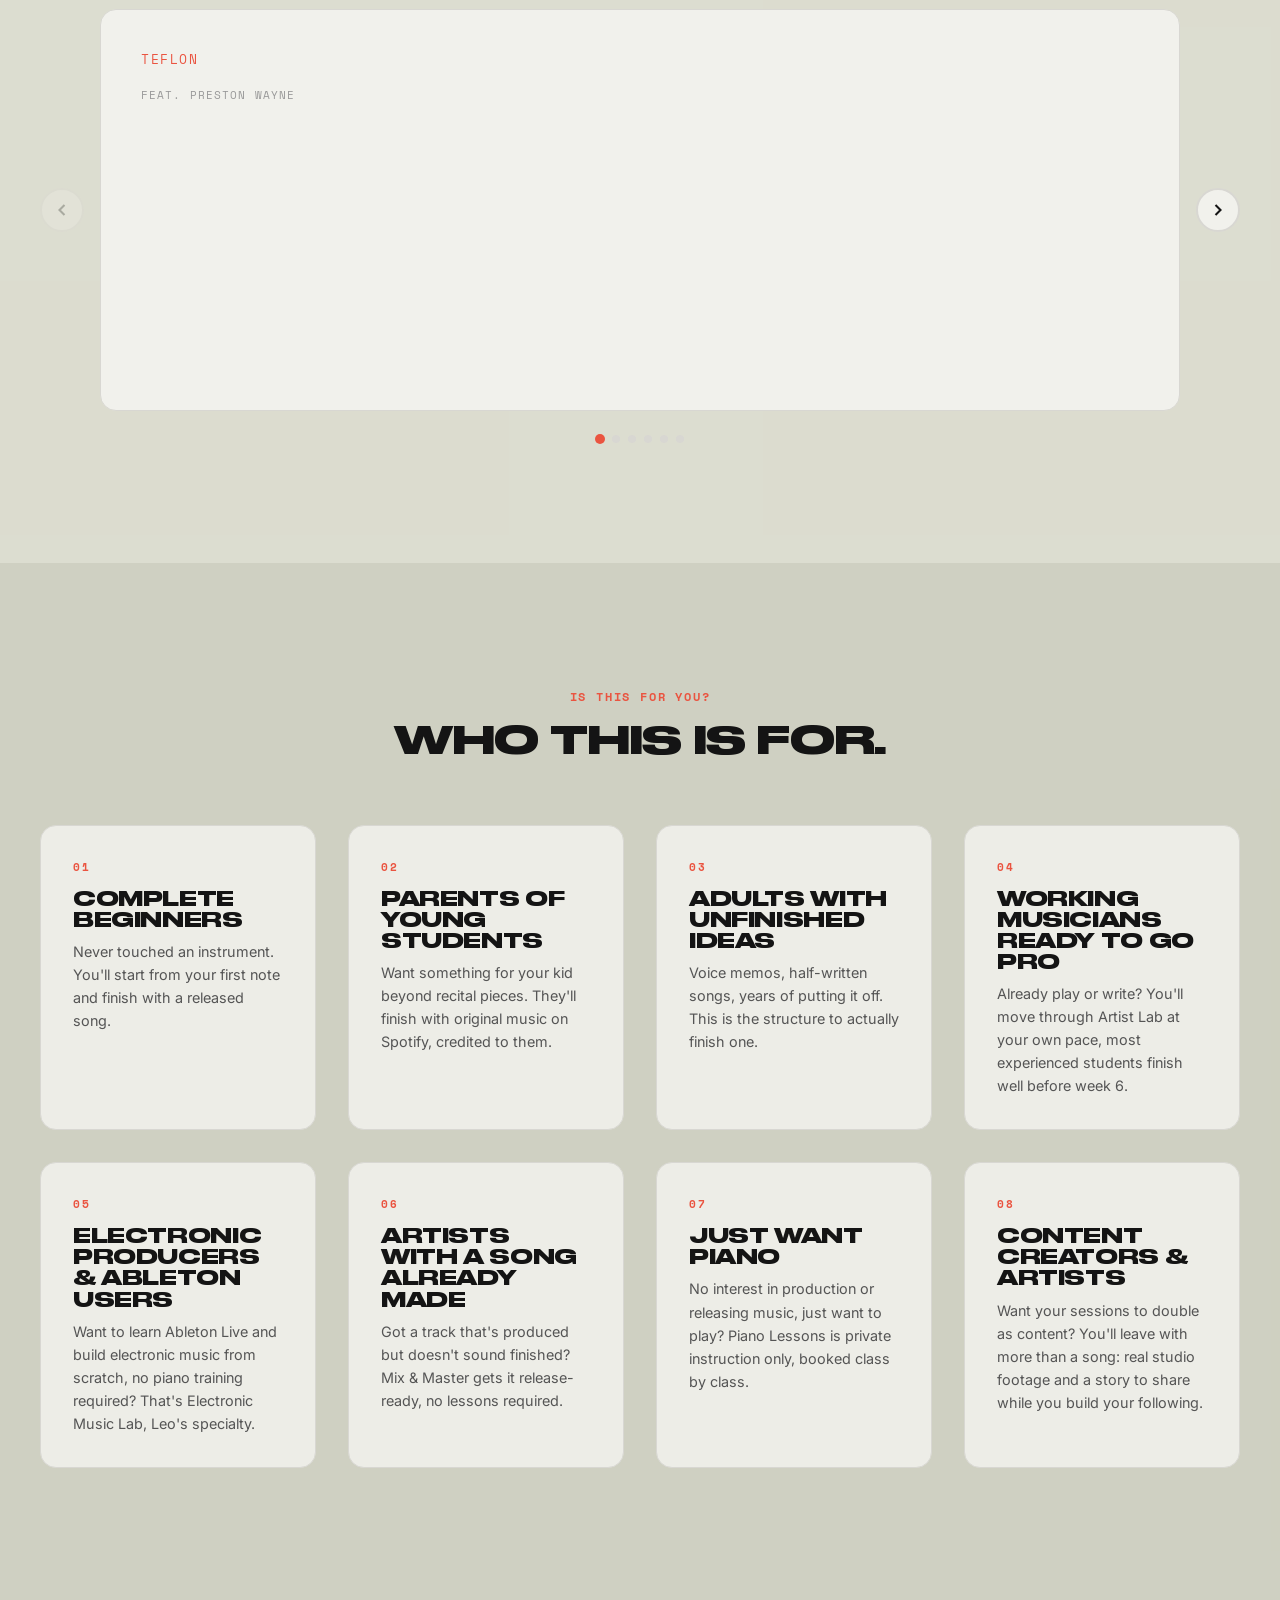
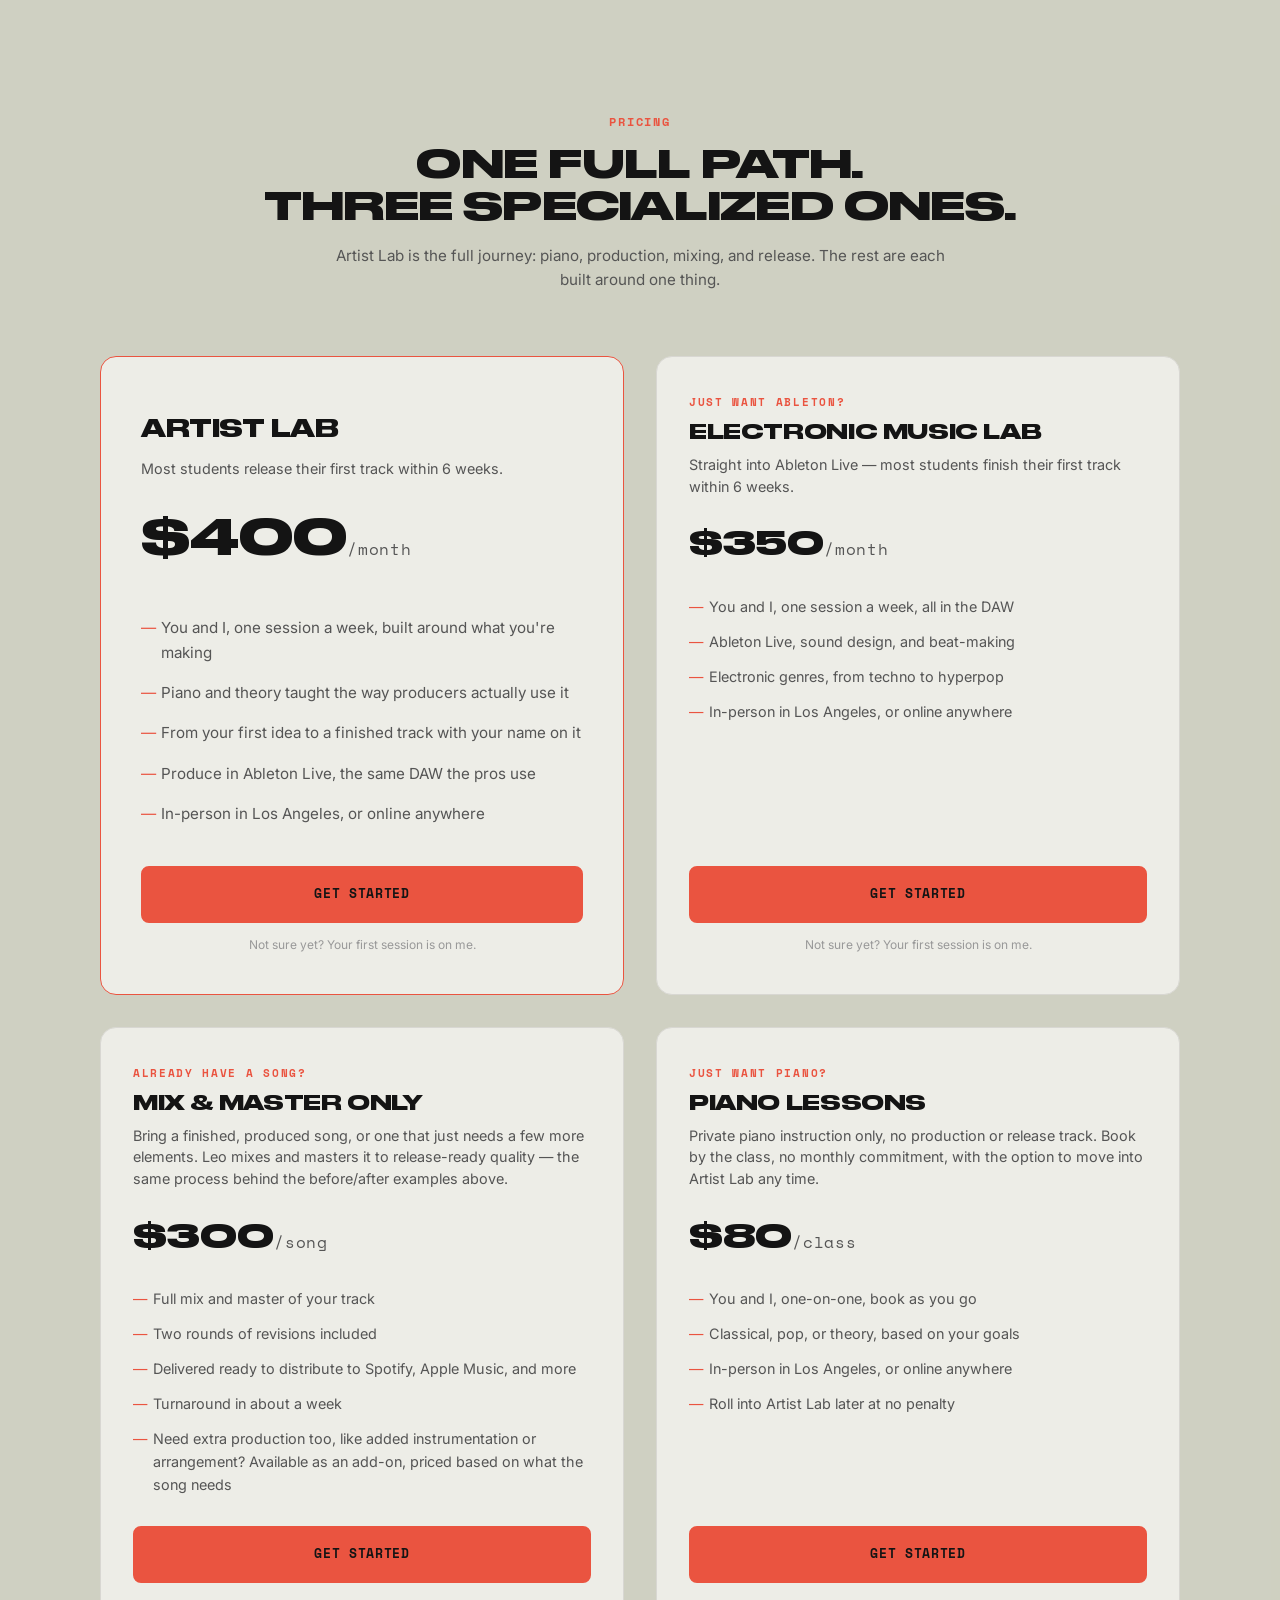
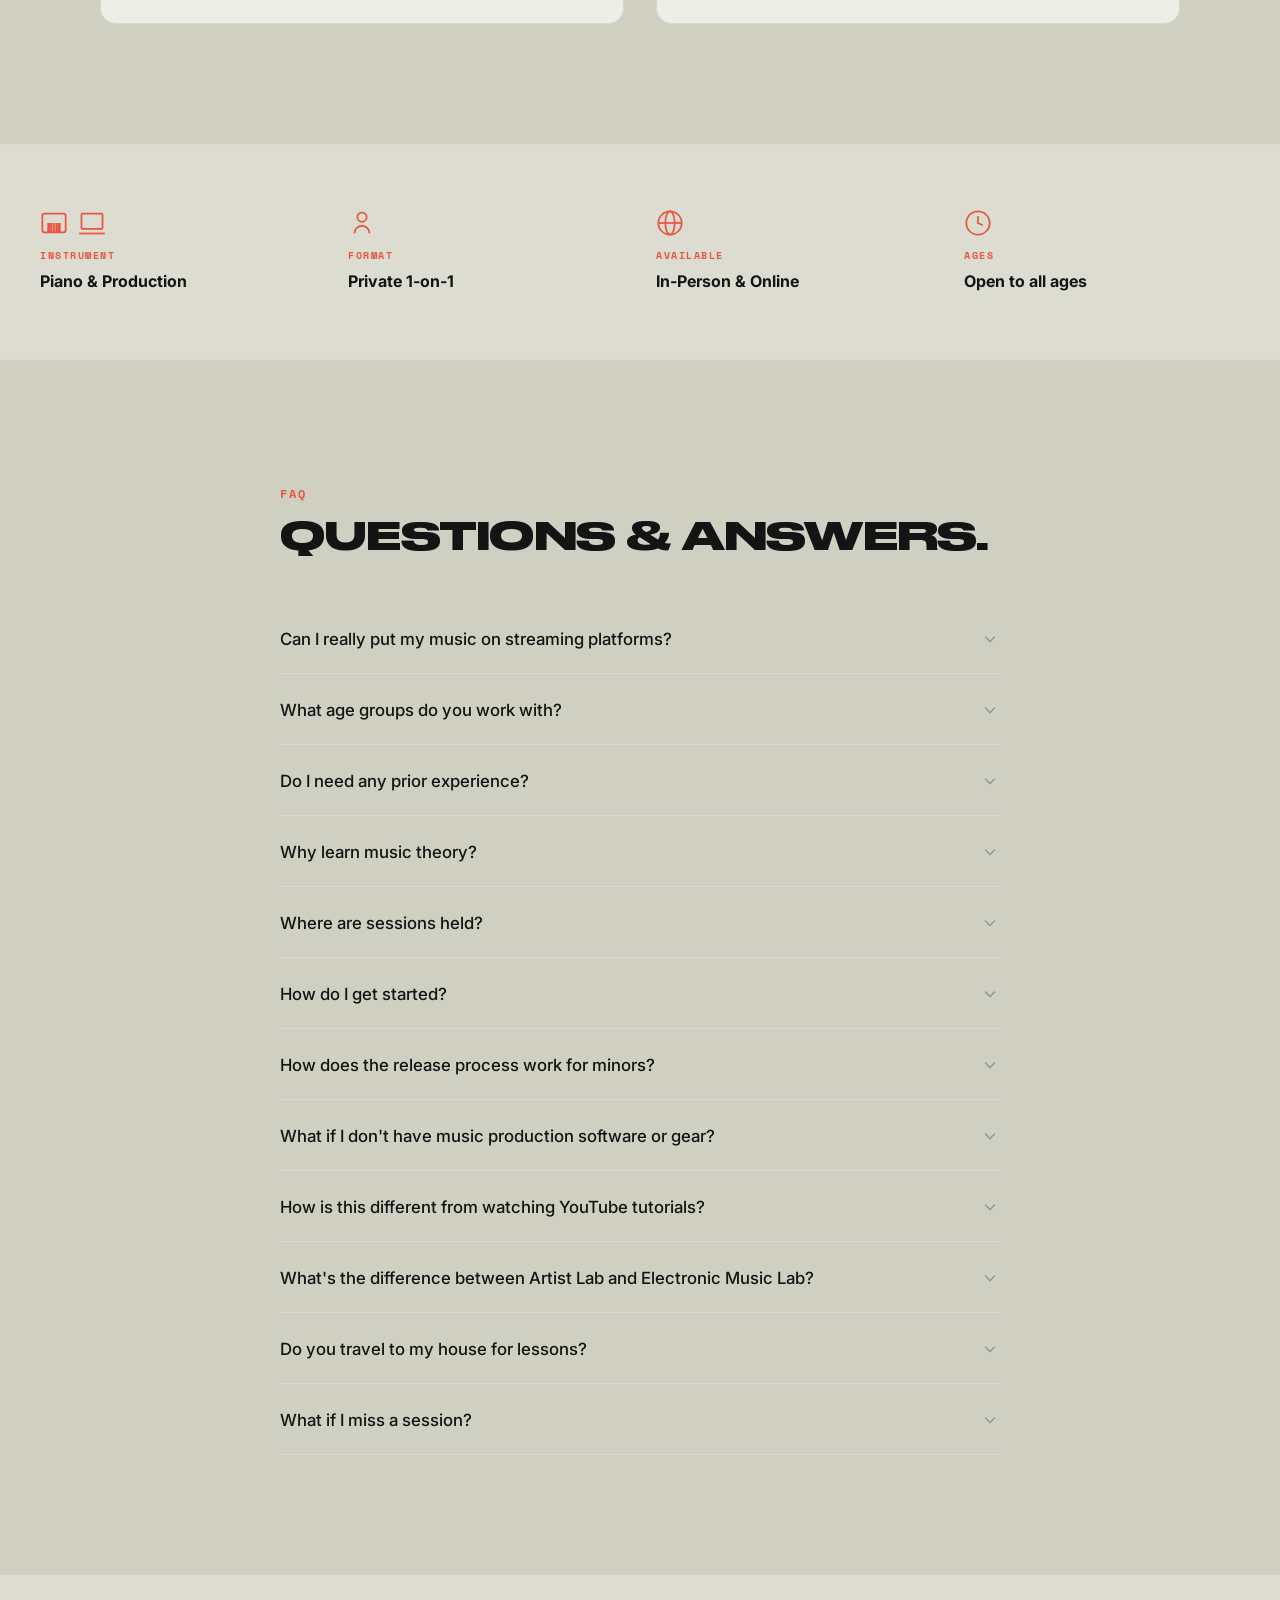
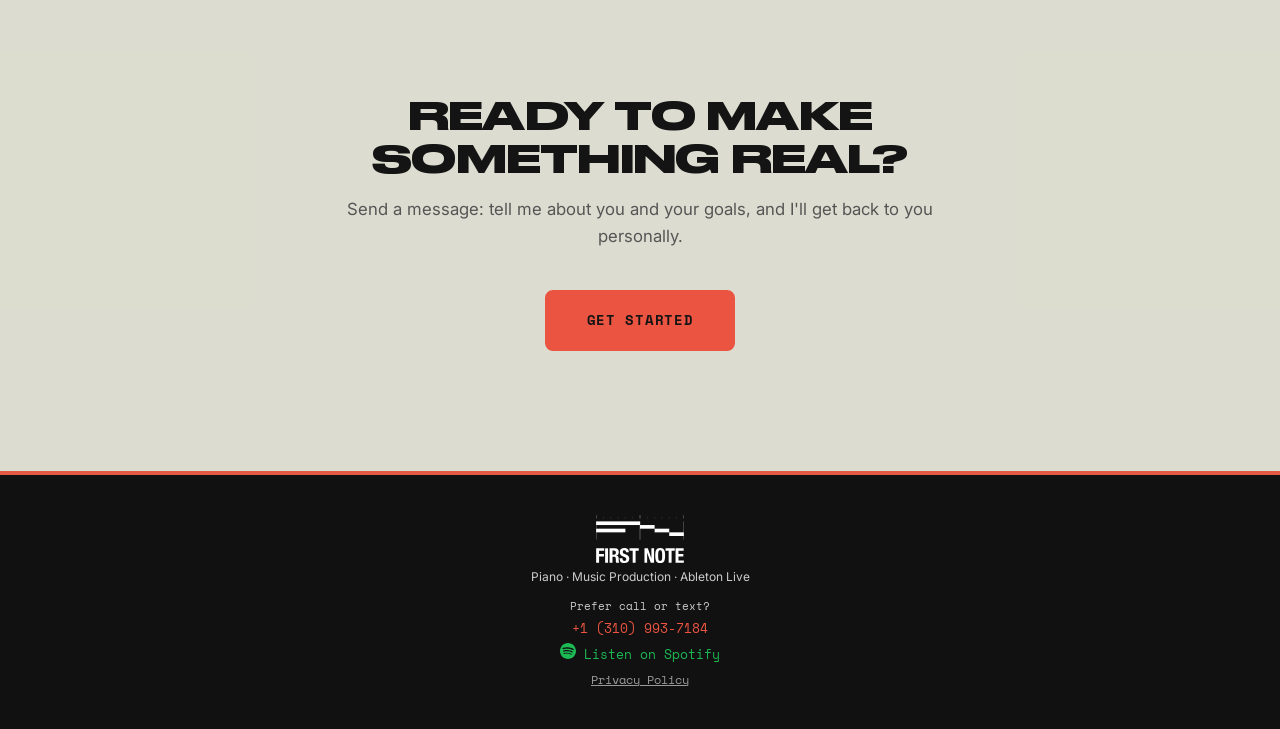
==== commit 57c60565: "Tighten program subhead copy under "From zero to released in 6 weeks"" ====
--- a/index.html
+++ b/index.html
@@ -98,7 +98,7 @@
     <div class="program-header">
       <span class="label">The Program</span>
       <h2>From zero to released<br>in 6 weeks.</h2>
-      <p>Weekly 1-on-1 lessons. Built around you. Just the path to your first single.</p>
+      <p>Weekly 1-on-1 lessons. Built around you, streamlined for creating your first single.</p>
       <p class="program-note">Want Ableton and electronic production without formal piano training? Try <a href="#pricing">Electronic Music Lab</a>.</p>
     </div>
     <div class="timeline">
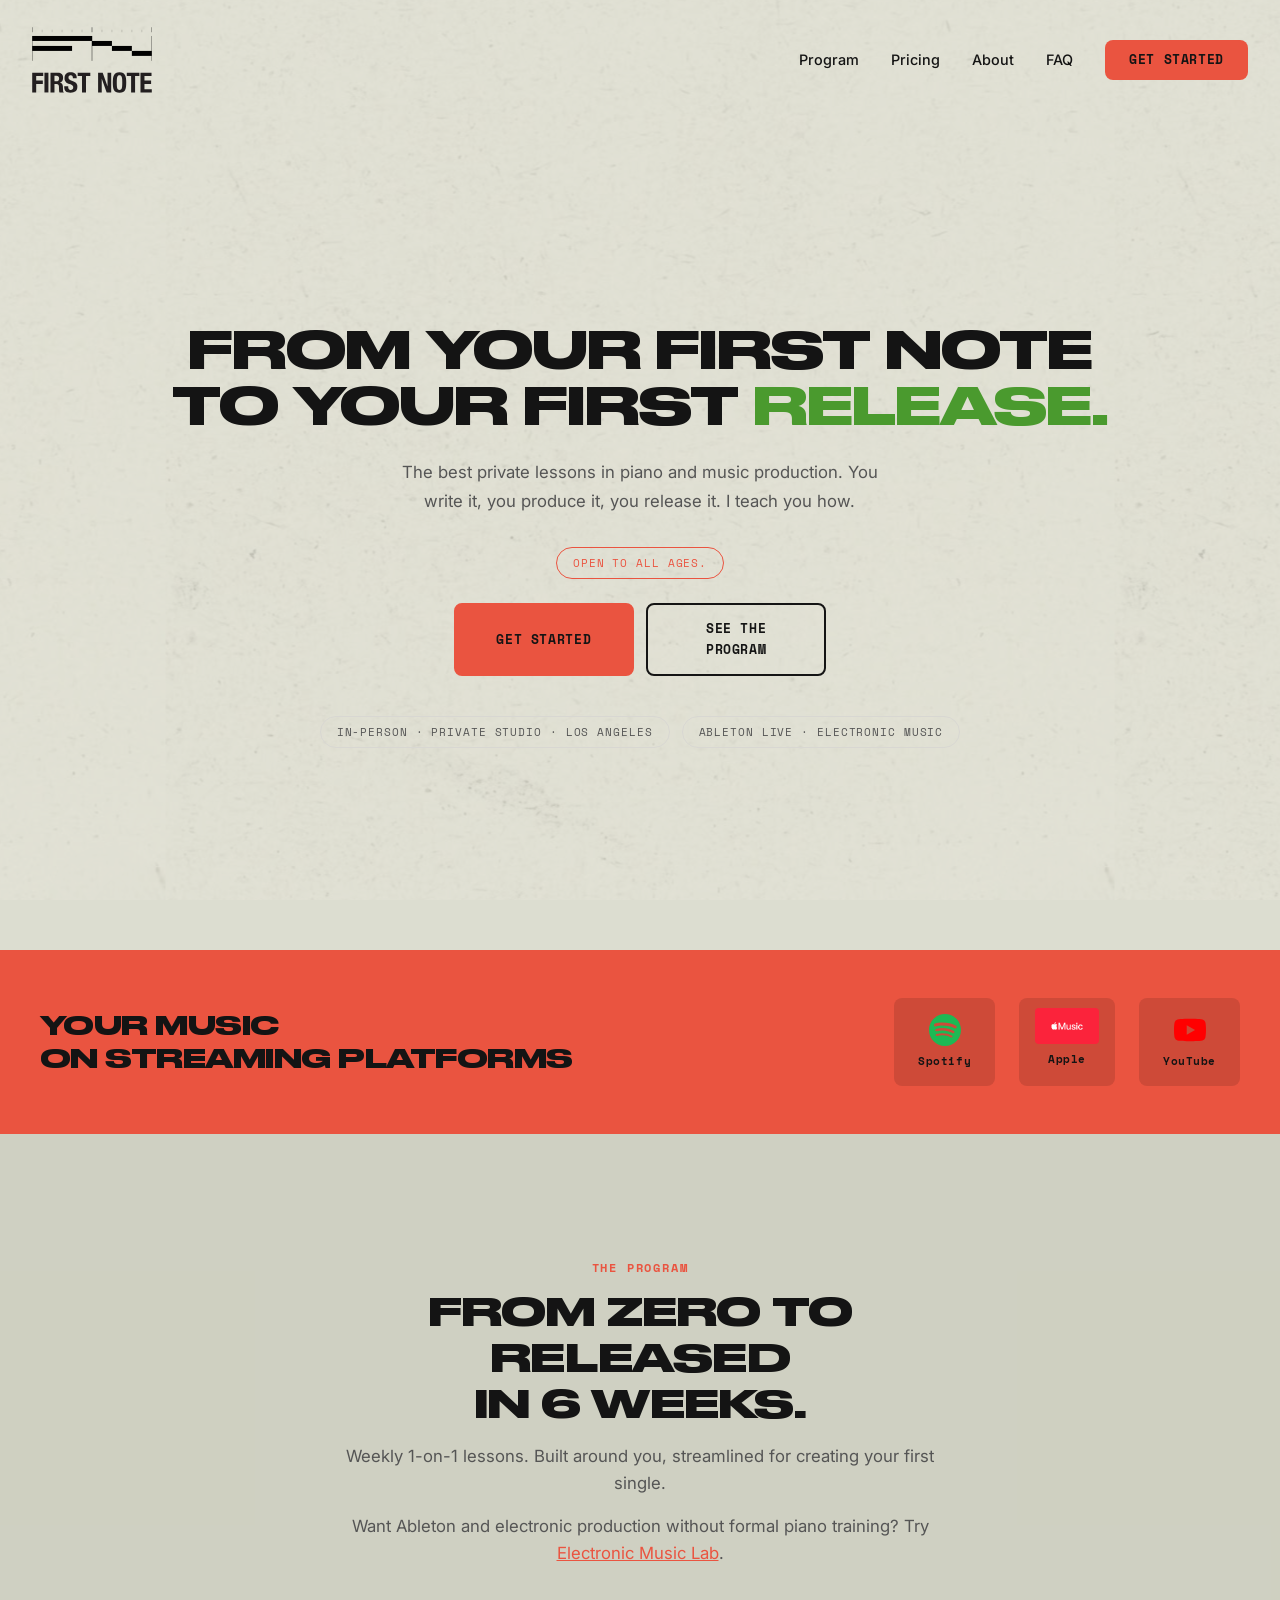
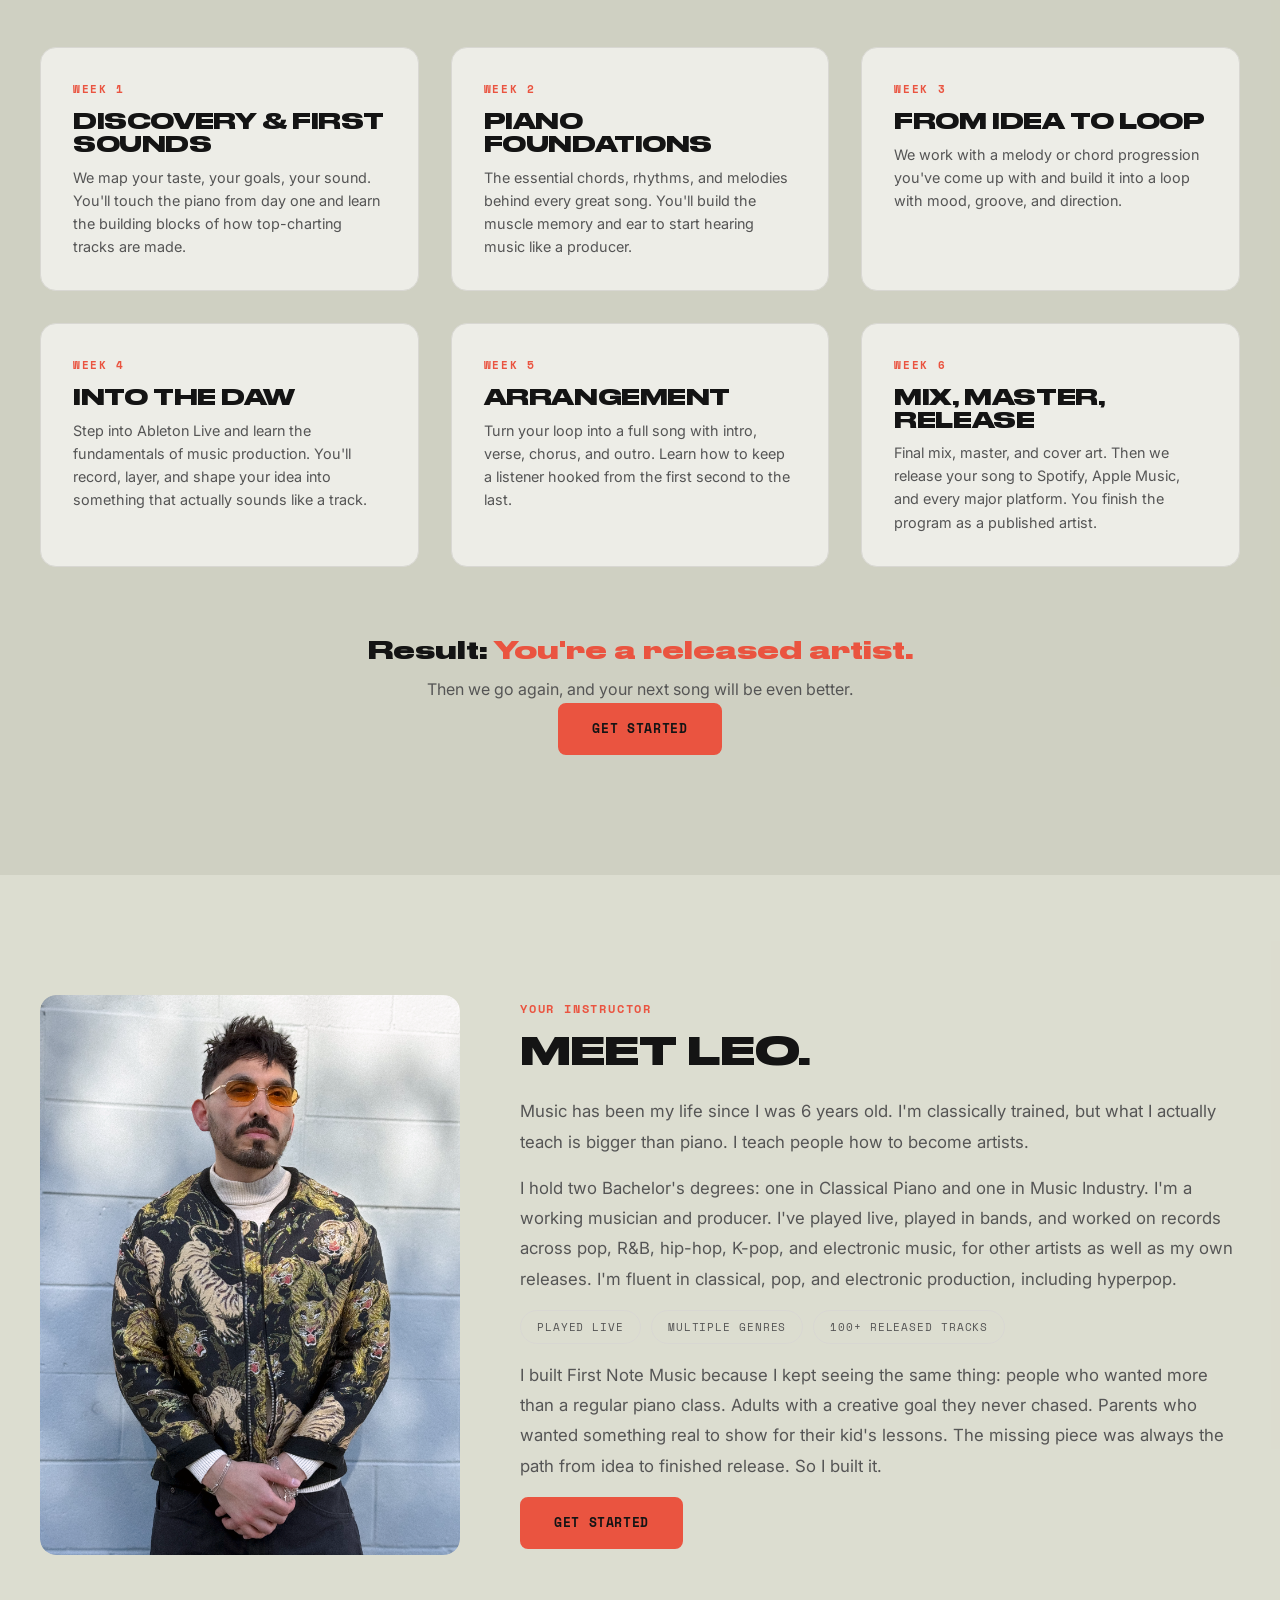
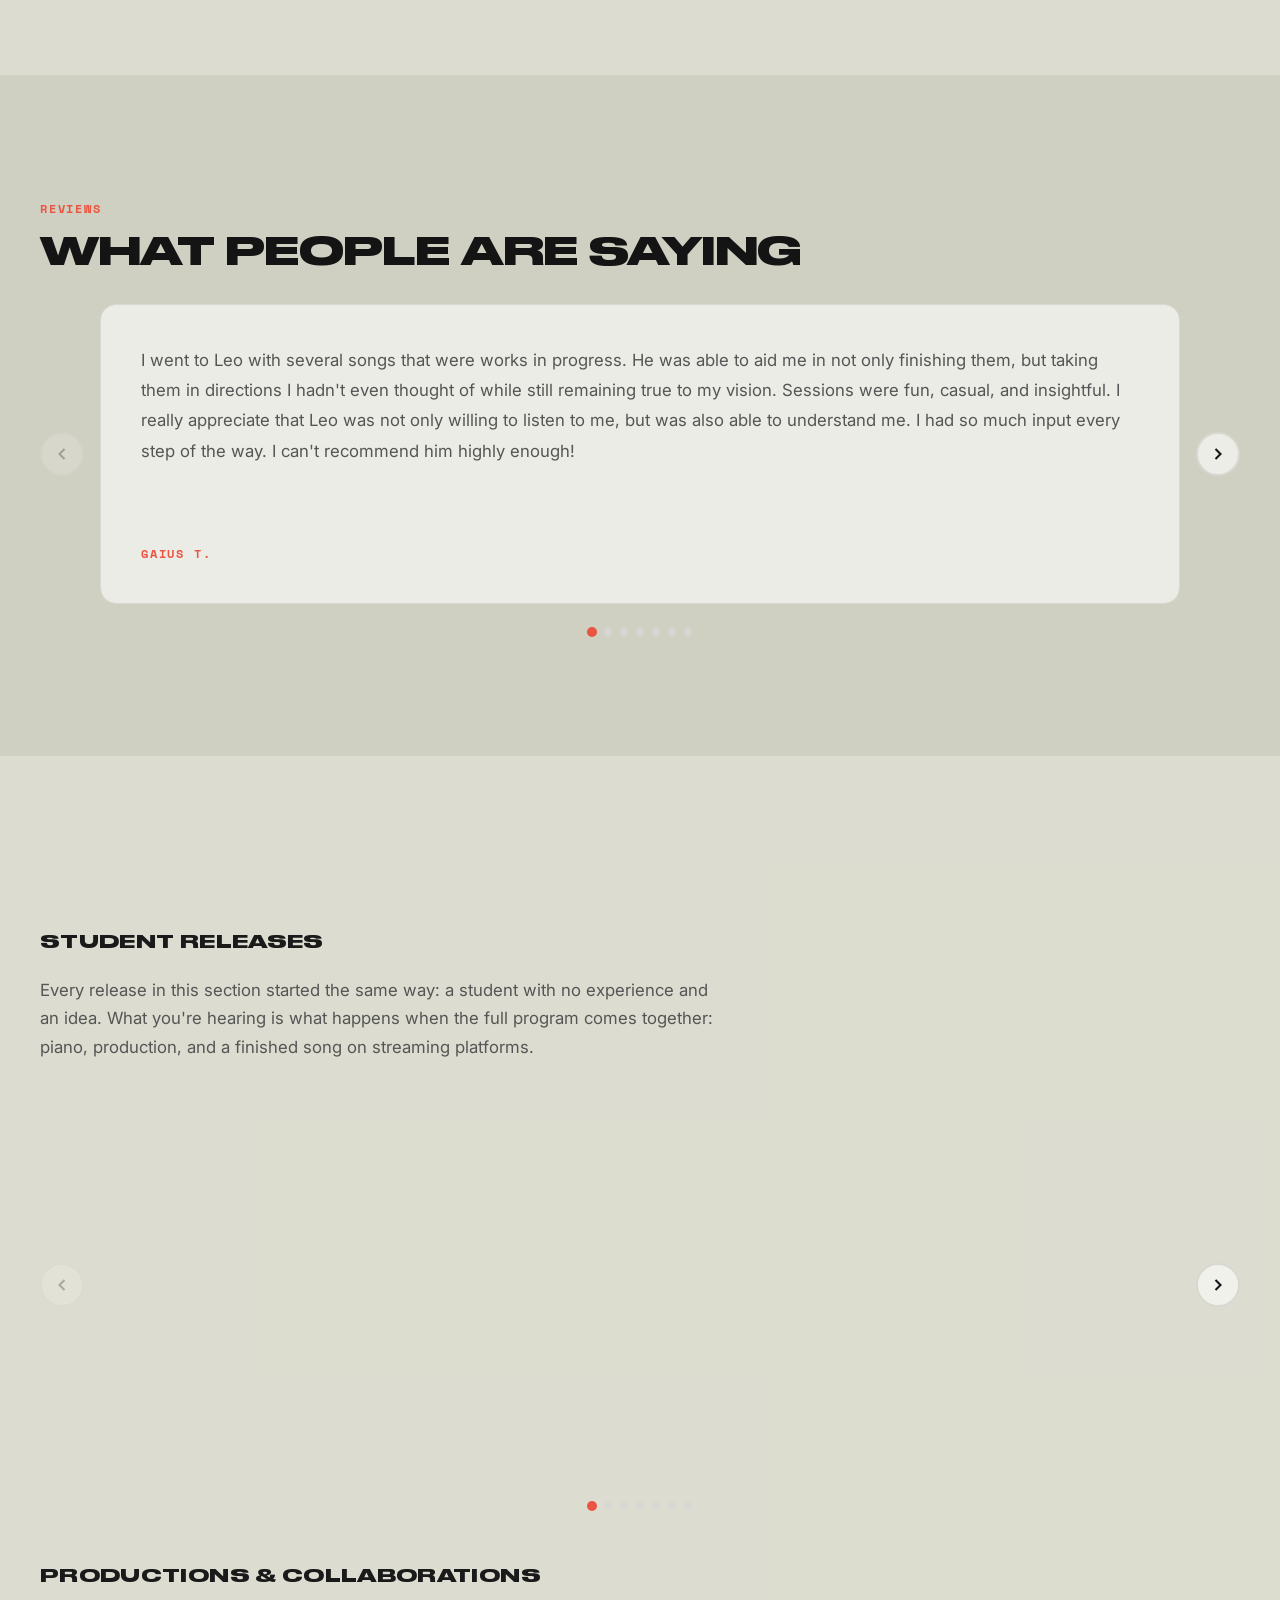
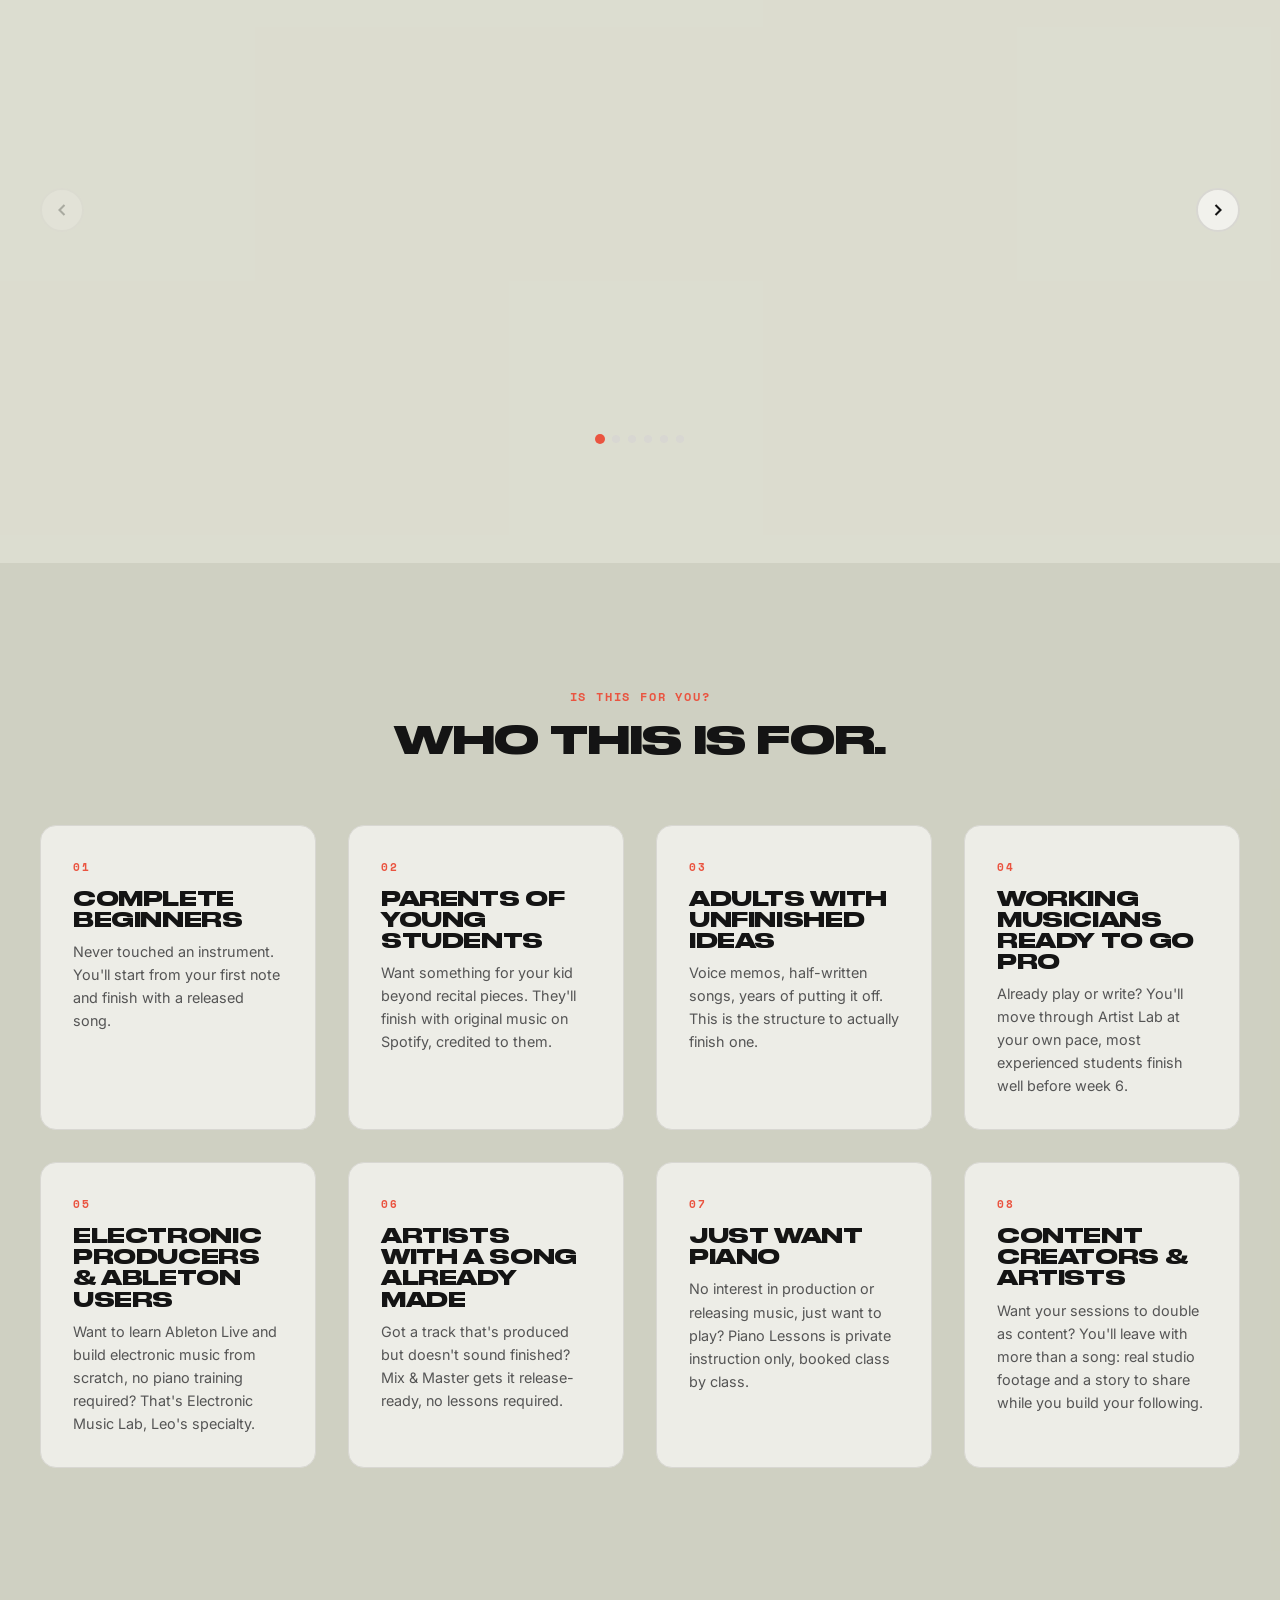
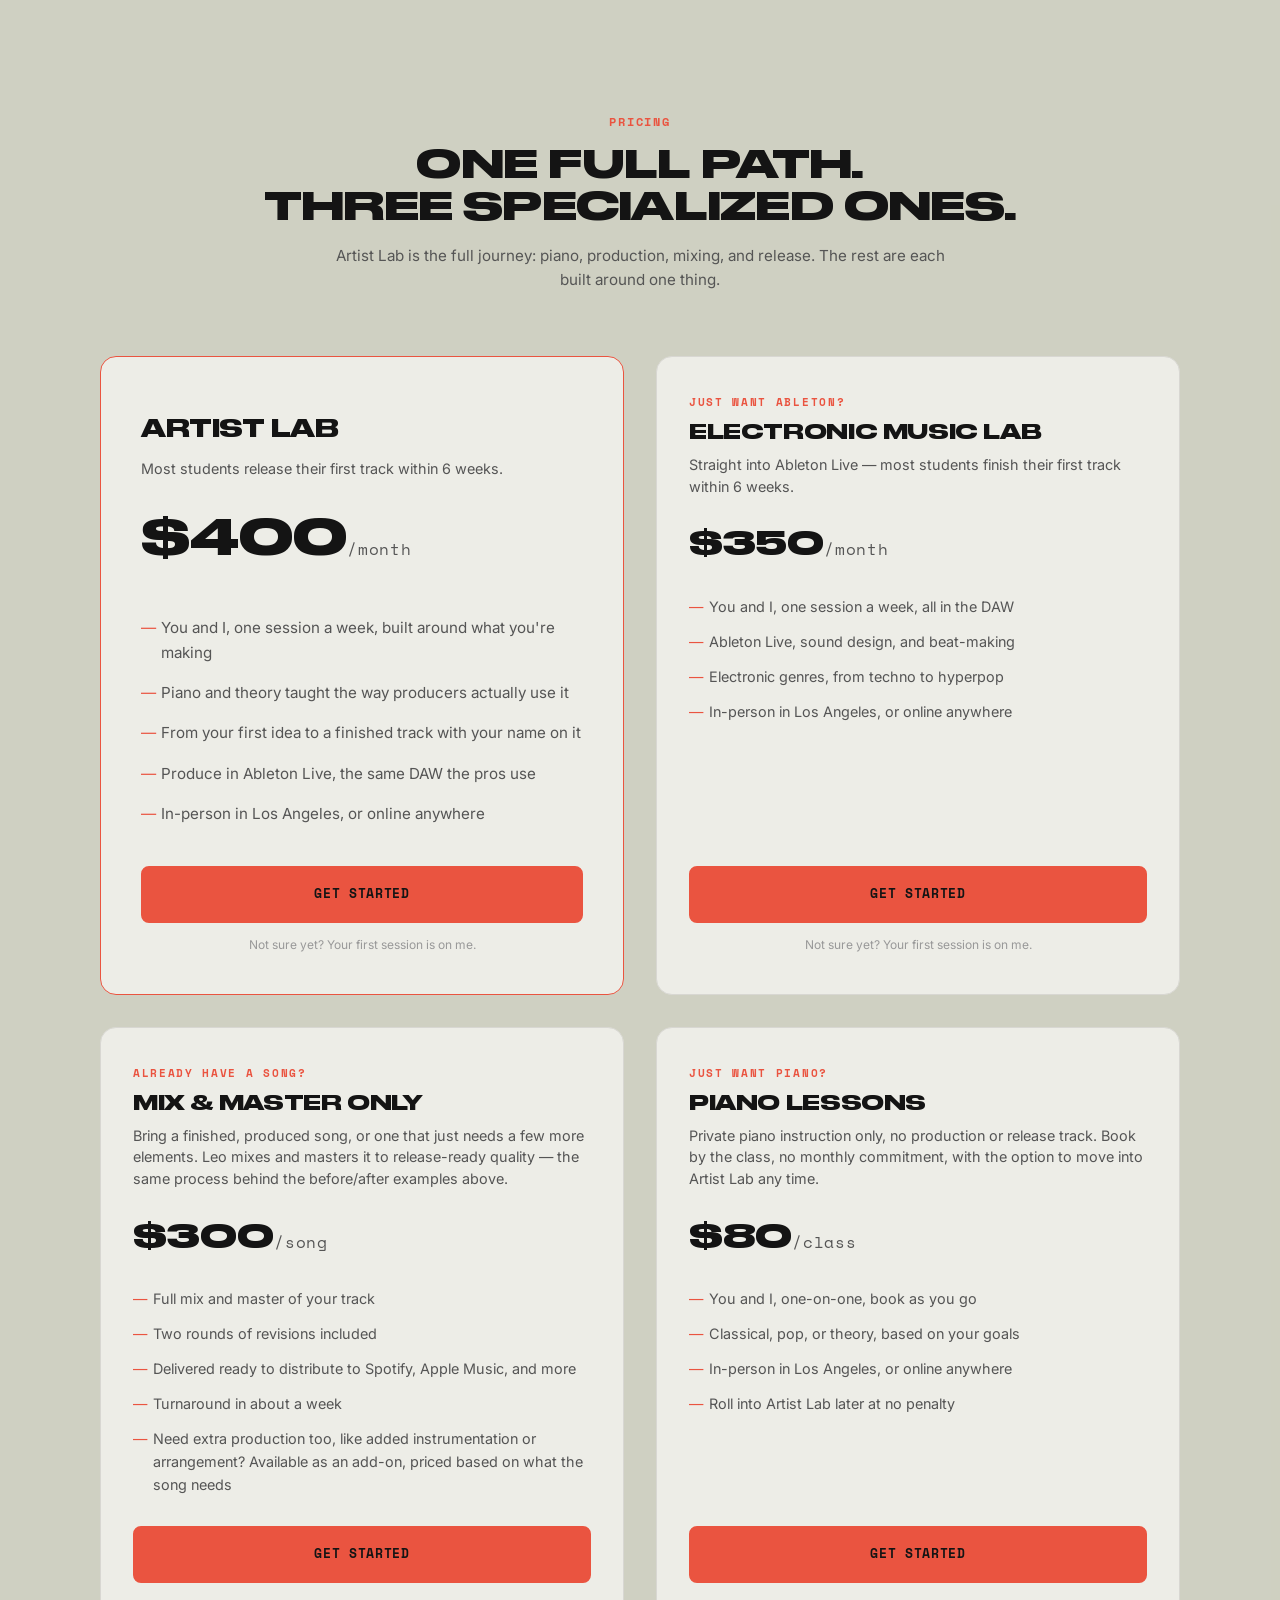
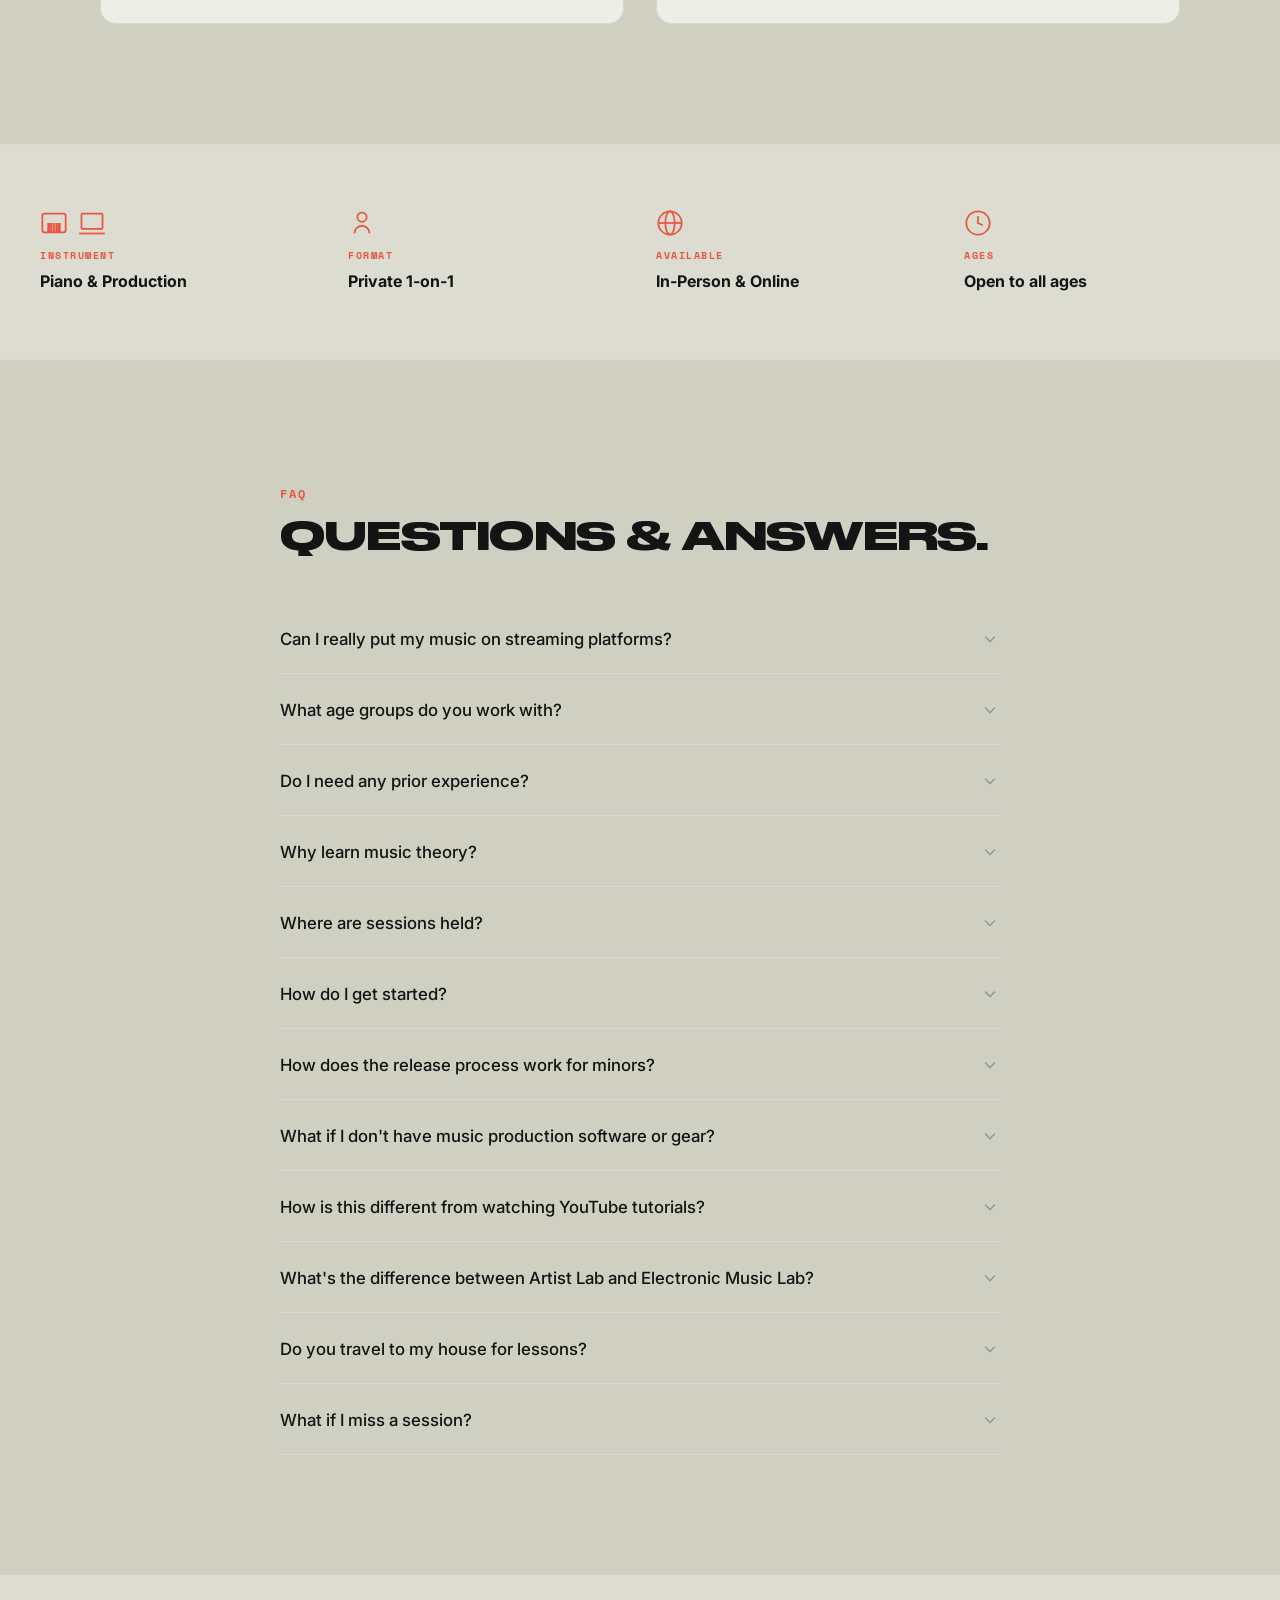
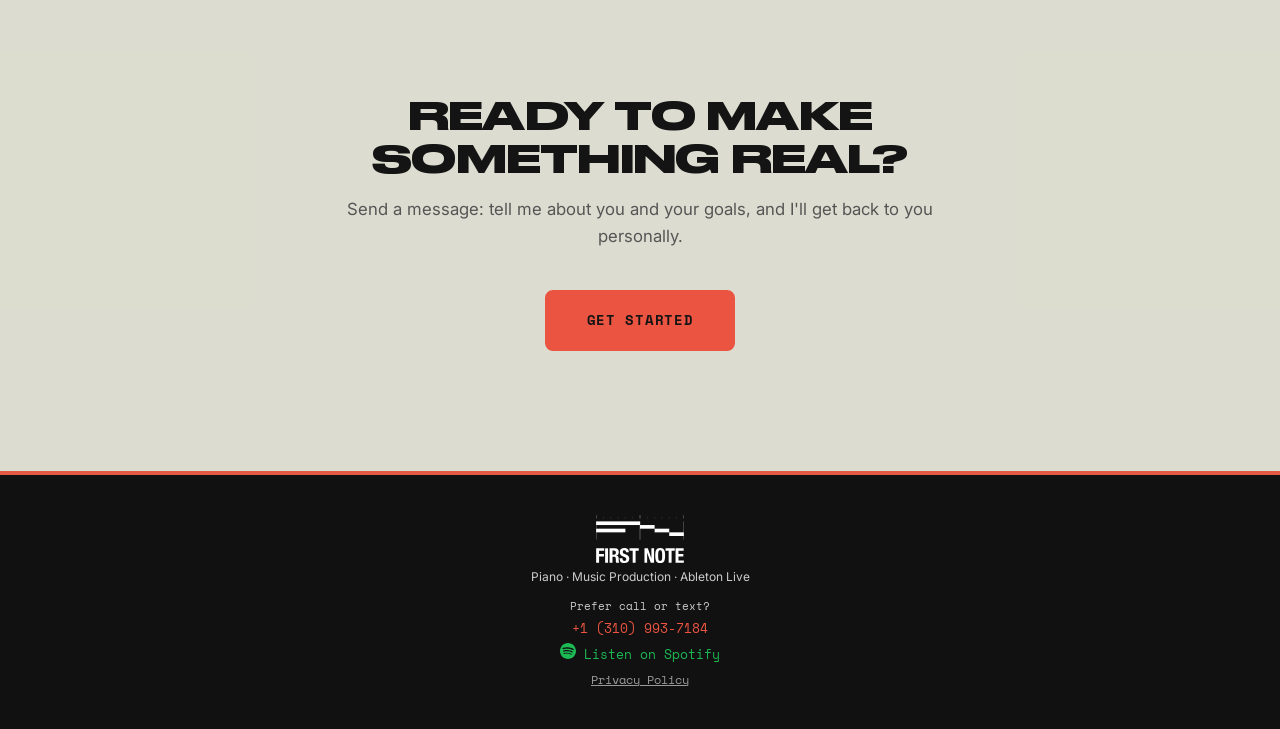
==== commit c10b3550: "Sharpen Week 1 timeline copy to reference top-charting tracks" ====
--- a/index.html
+++ b/index.html
@@ -105,7 +105,7 @@
       <div class="timeline-item">
         <div class="timeline-weeks">Week 1</div>
         <h3>Discovery &amp; First Sounds</h3>
-        <p>We map your taste, your goals, your sound. You'll touch the piano from day one and learn the building blocks of how songs work.</p>
+        <p>We map your taste, your goals, your sound. You'll touch the piano from day one and learn the building blocks of how top-charting tracks are made.</p>
       </div>
       <div class="timeline-item">
         <div class="timeline-weeks">Week 2</div>
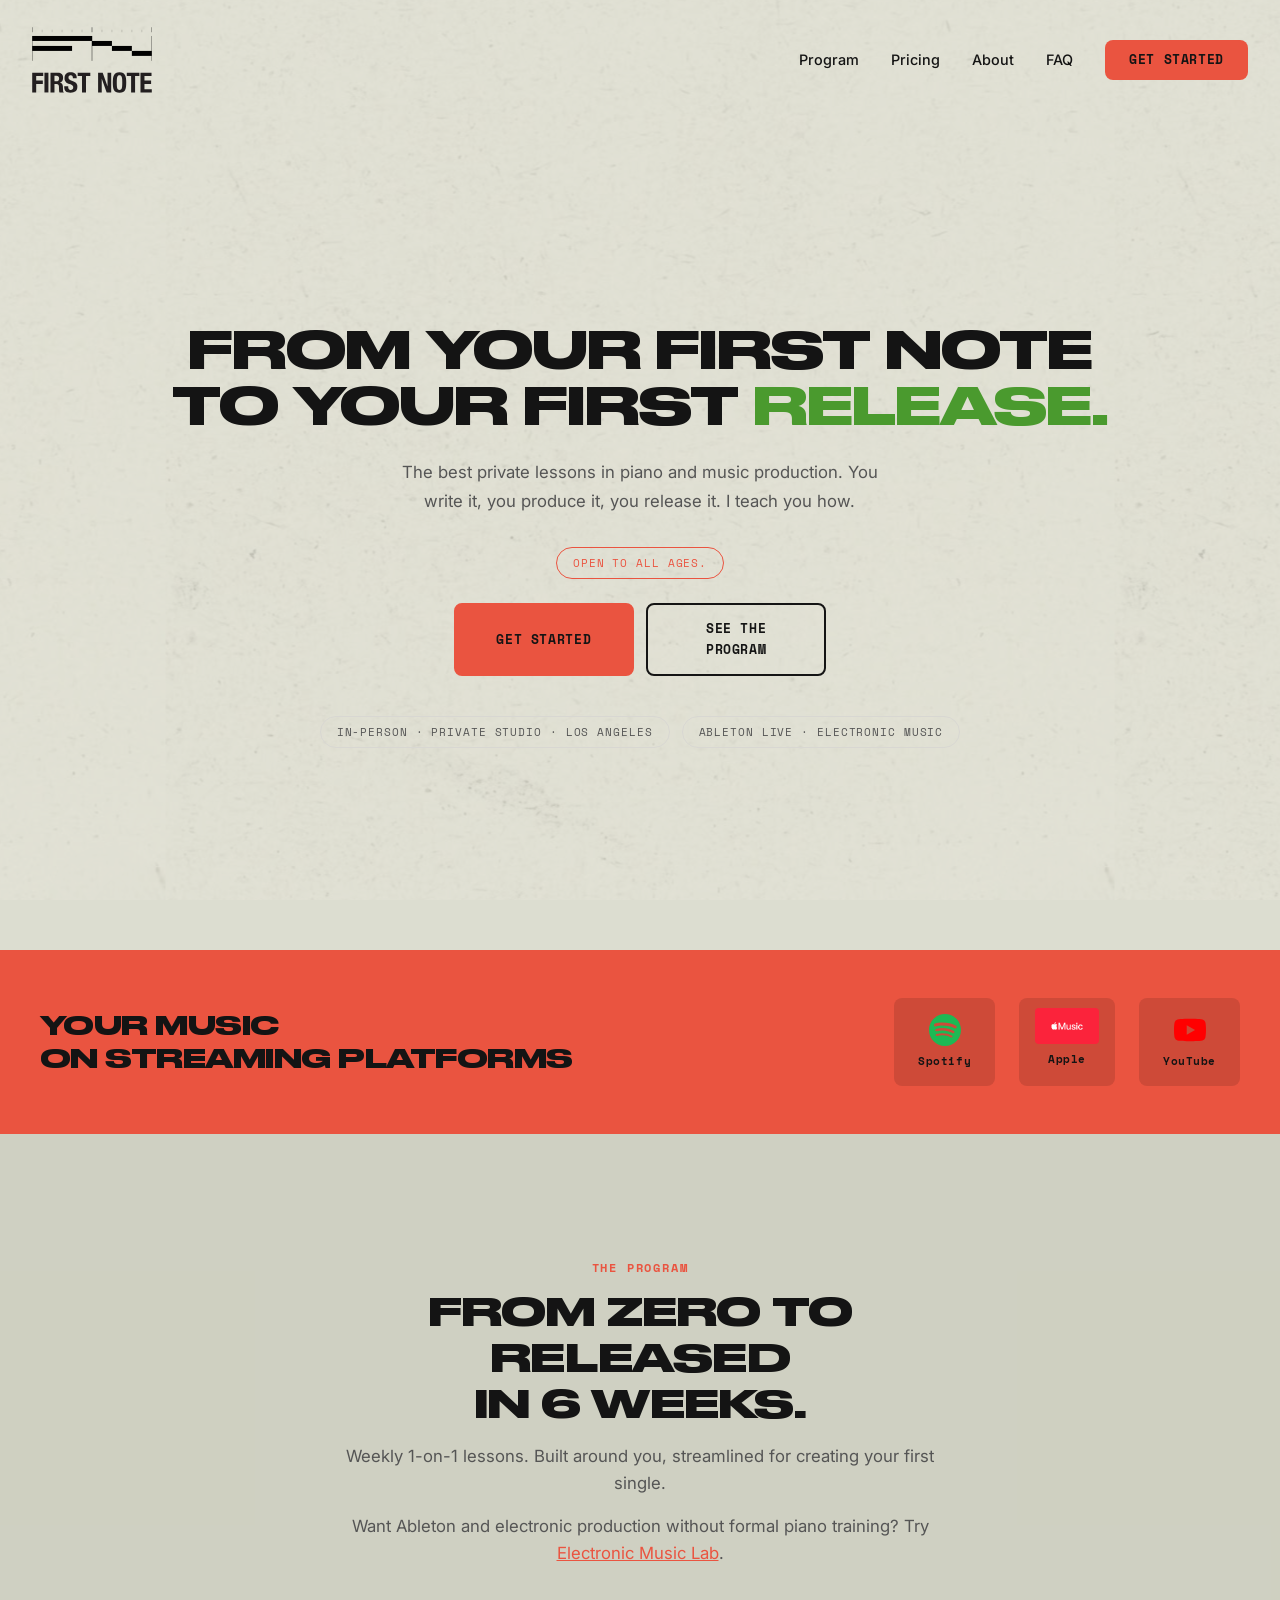
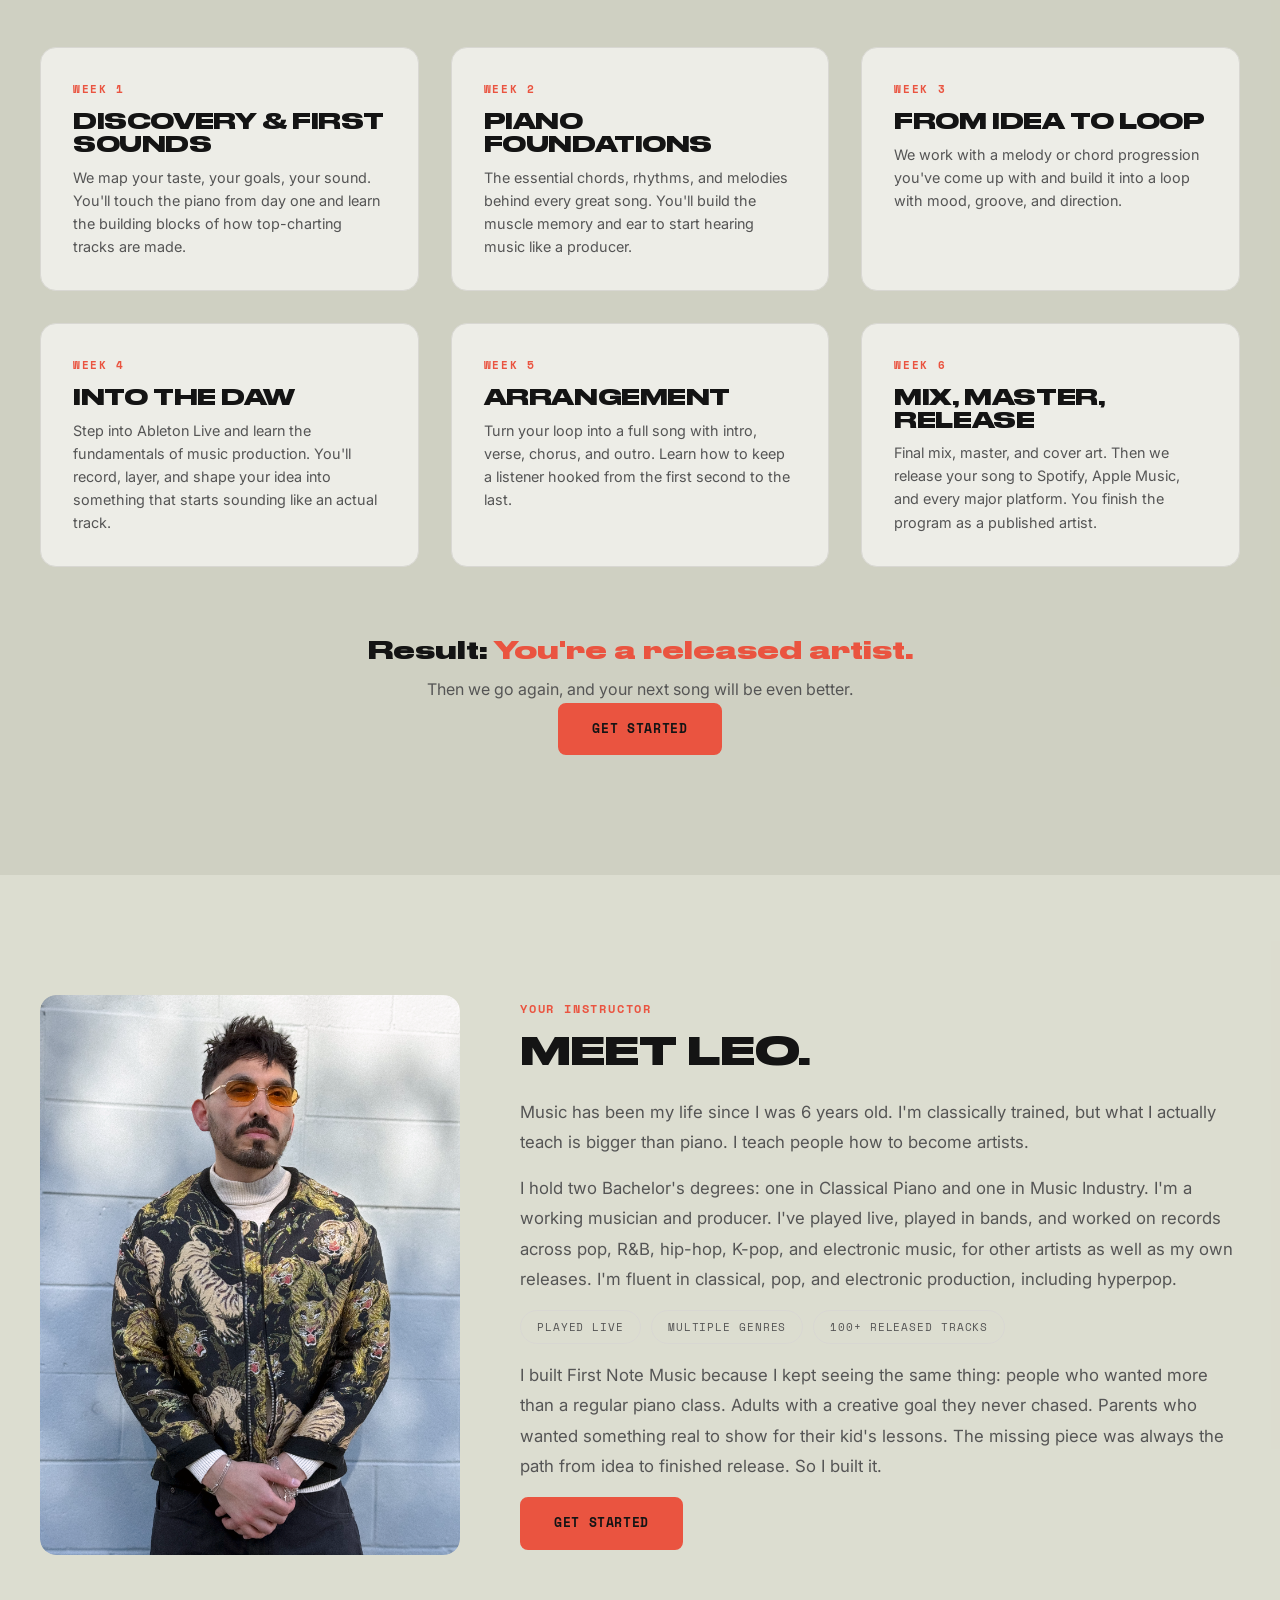
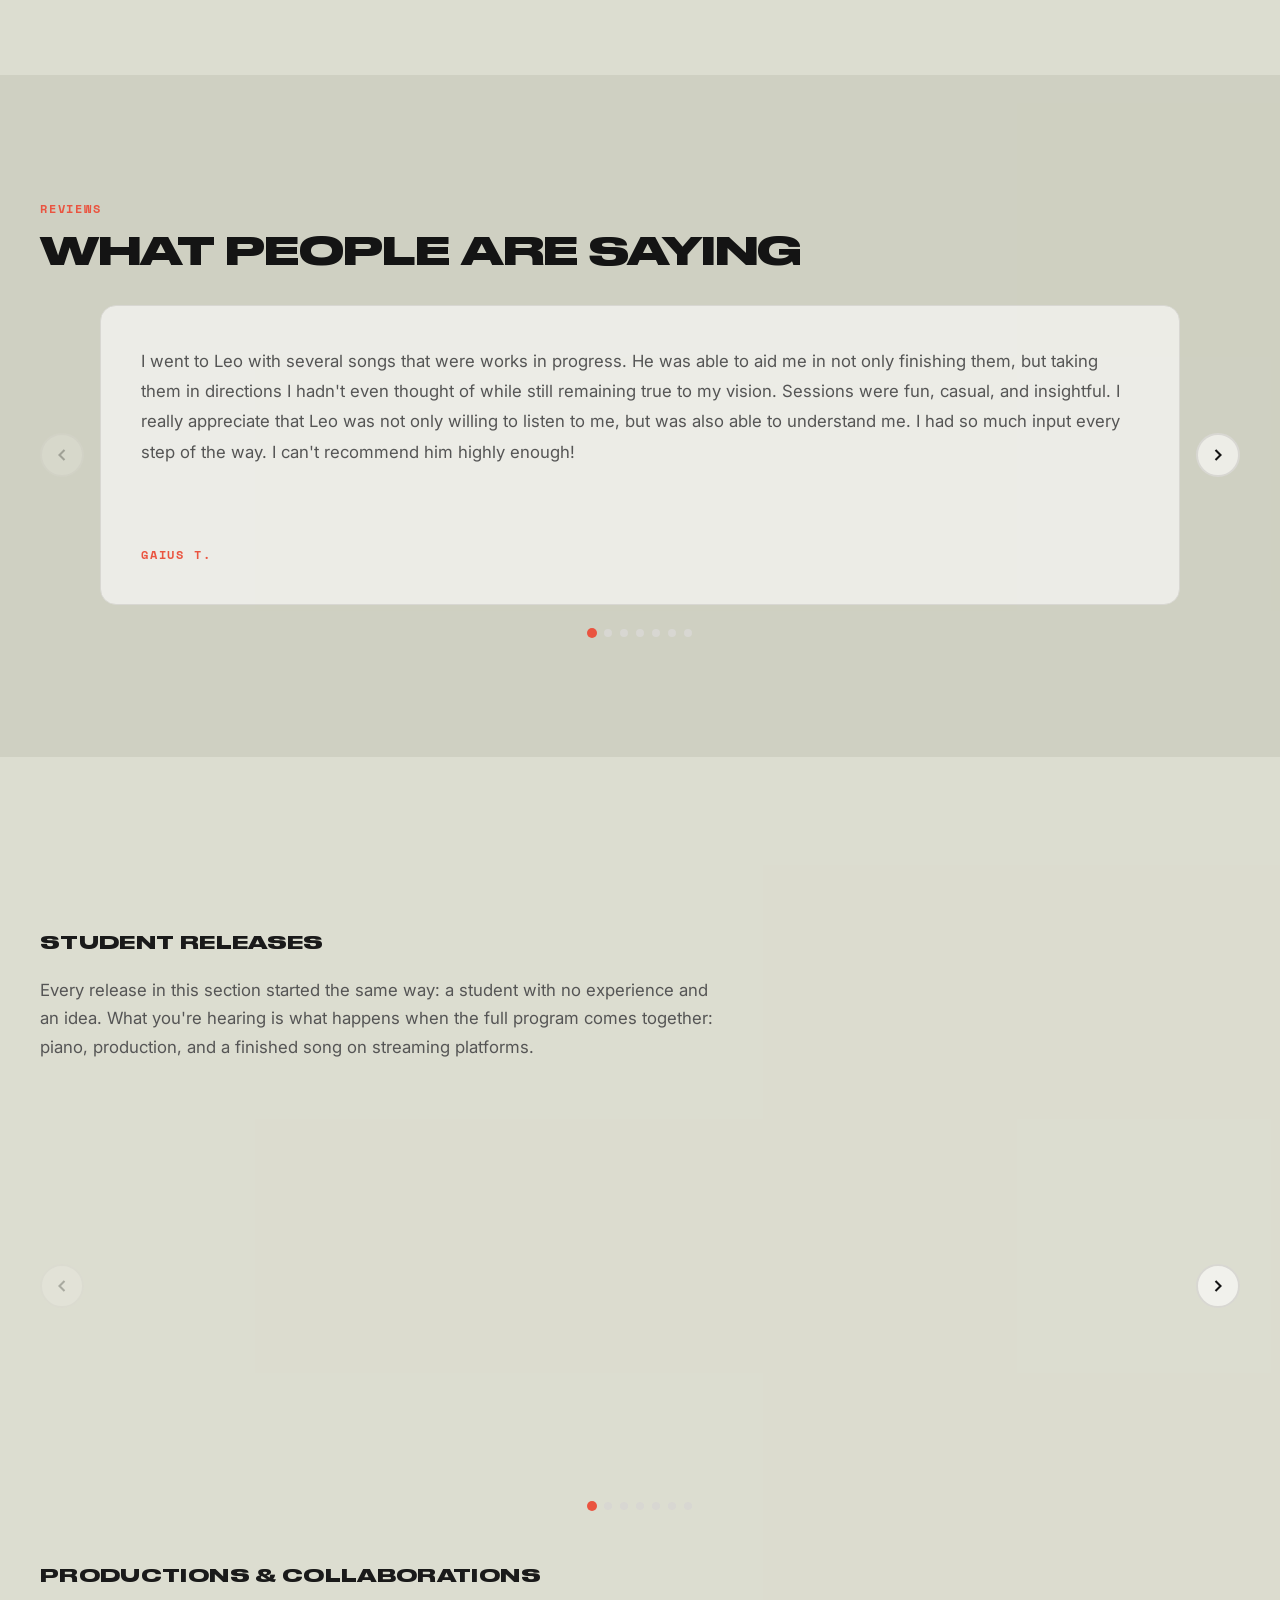
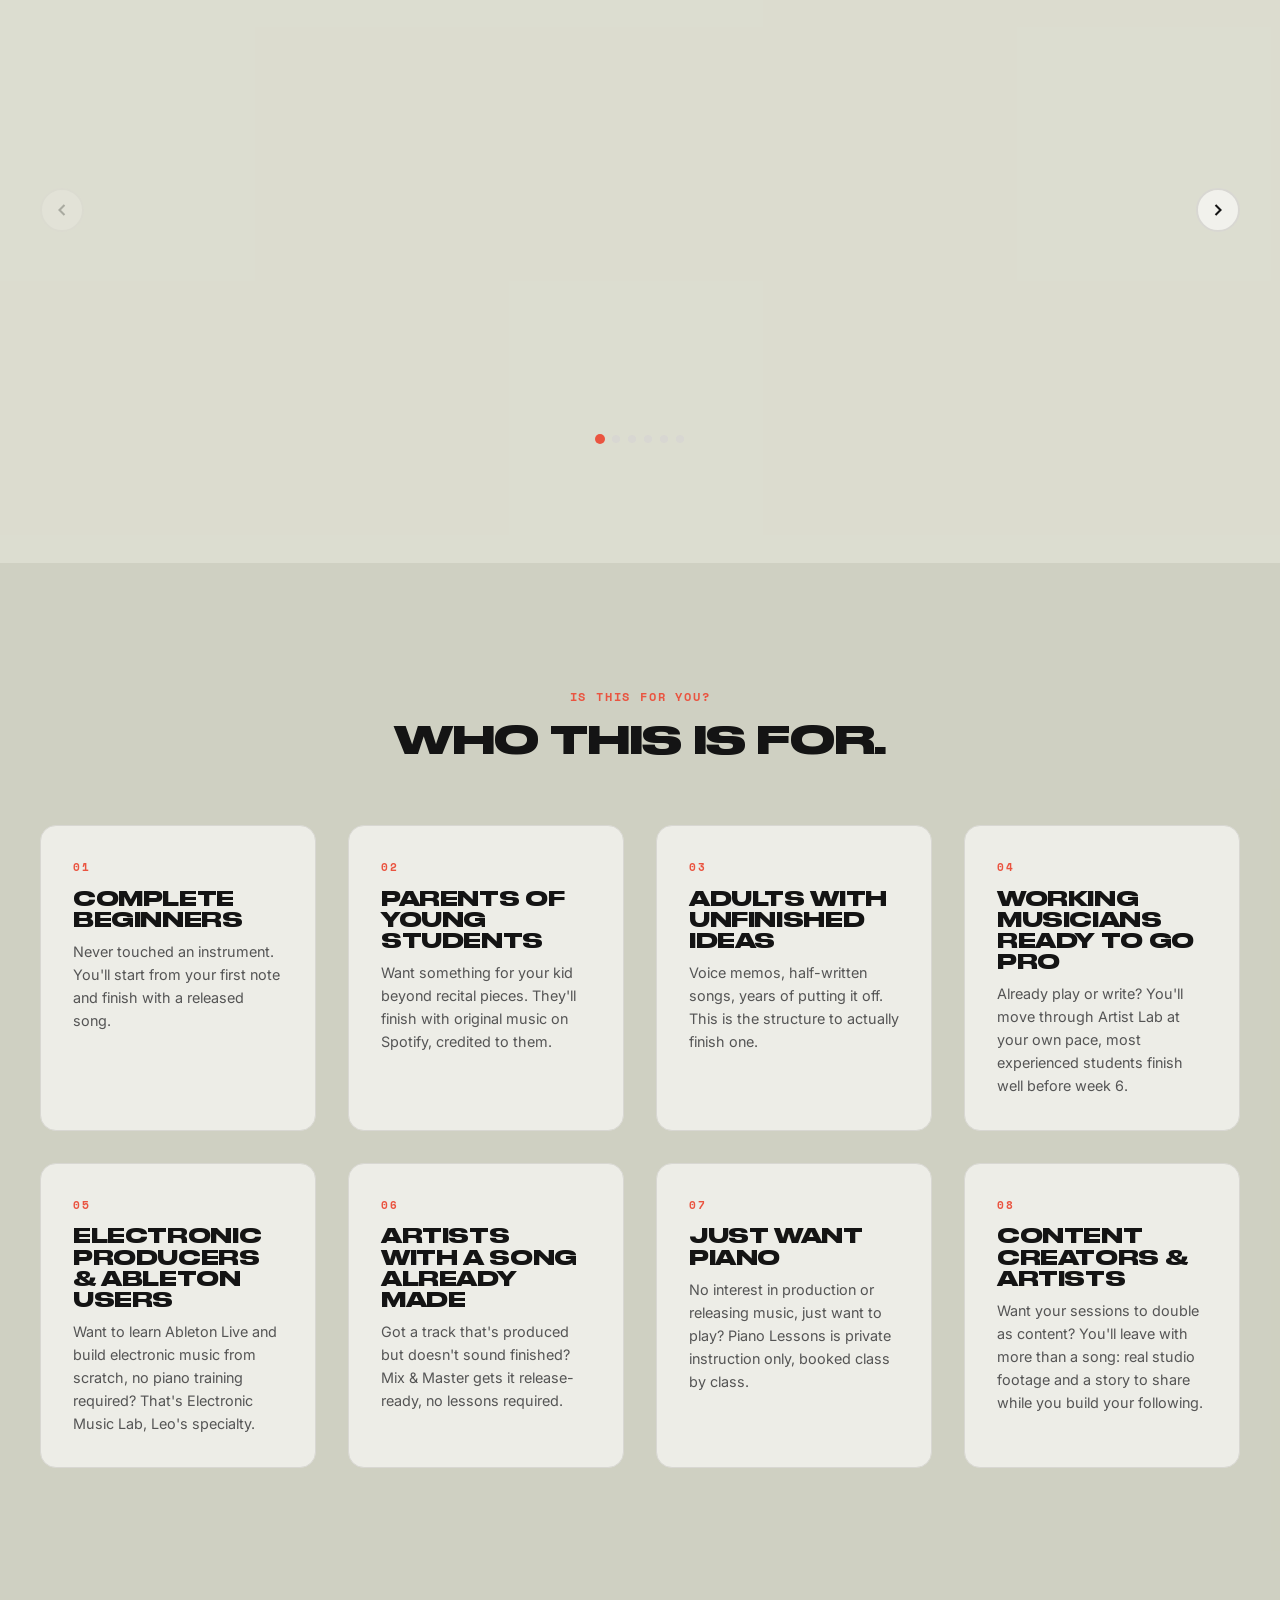
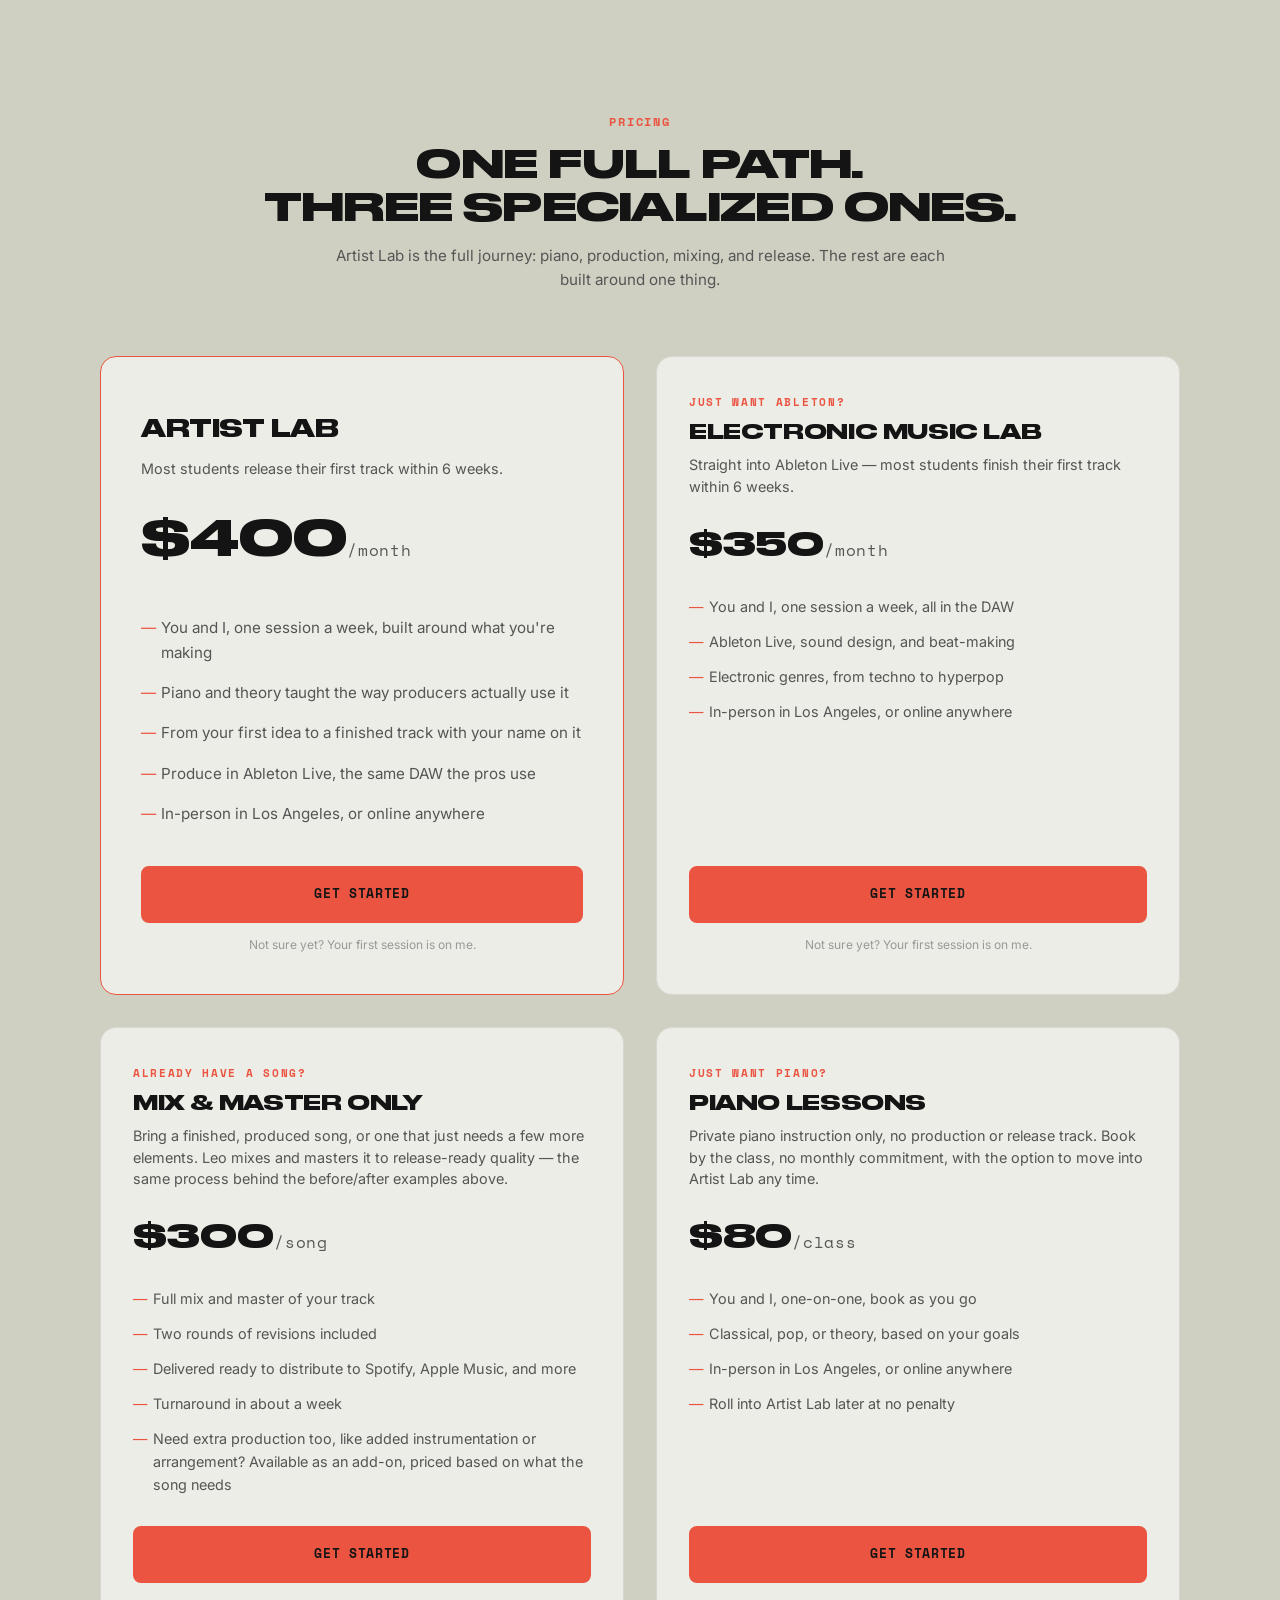
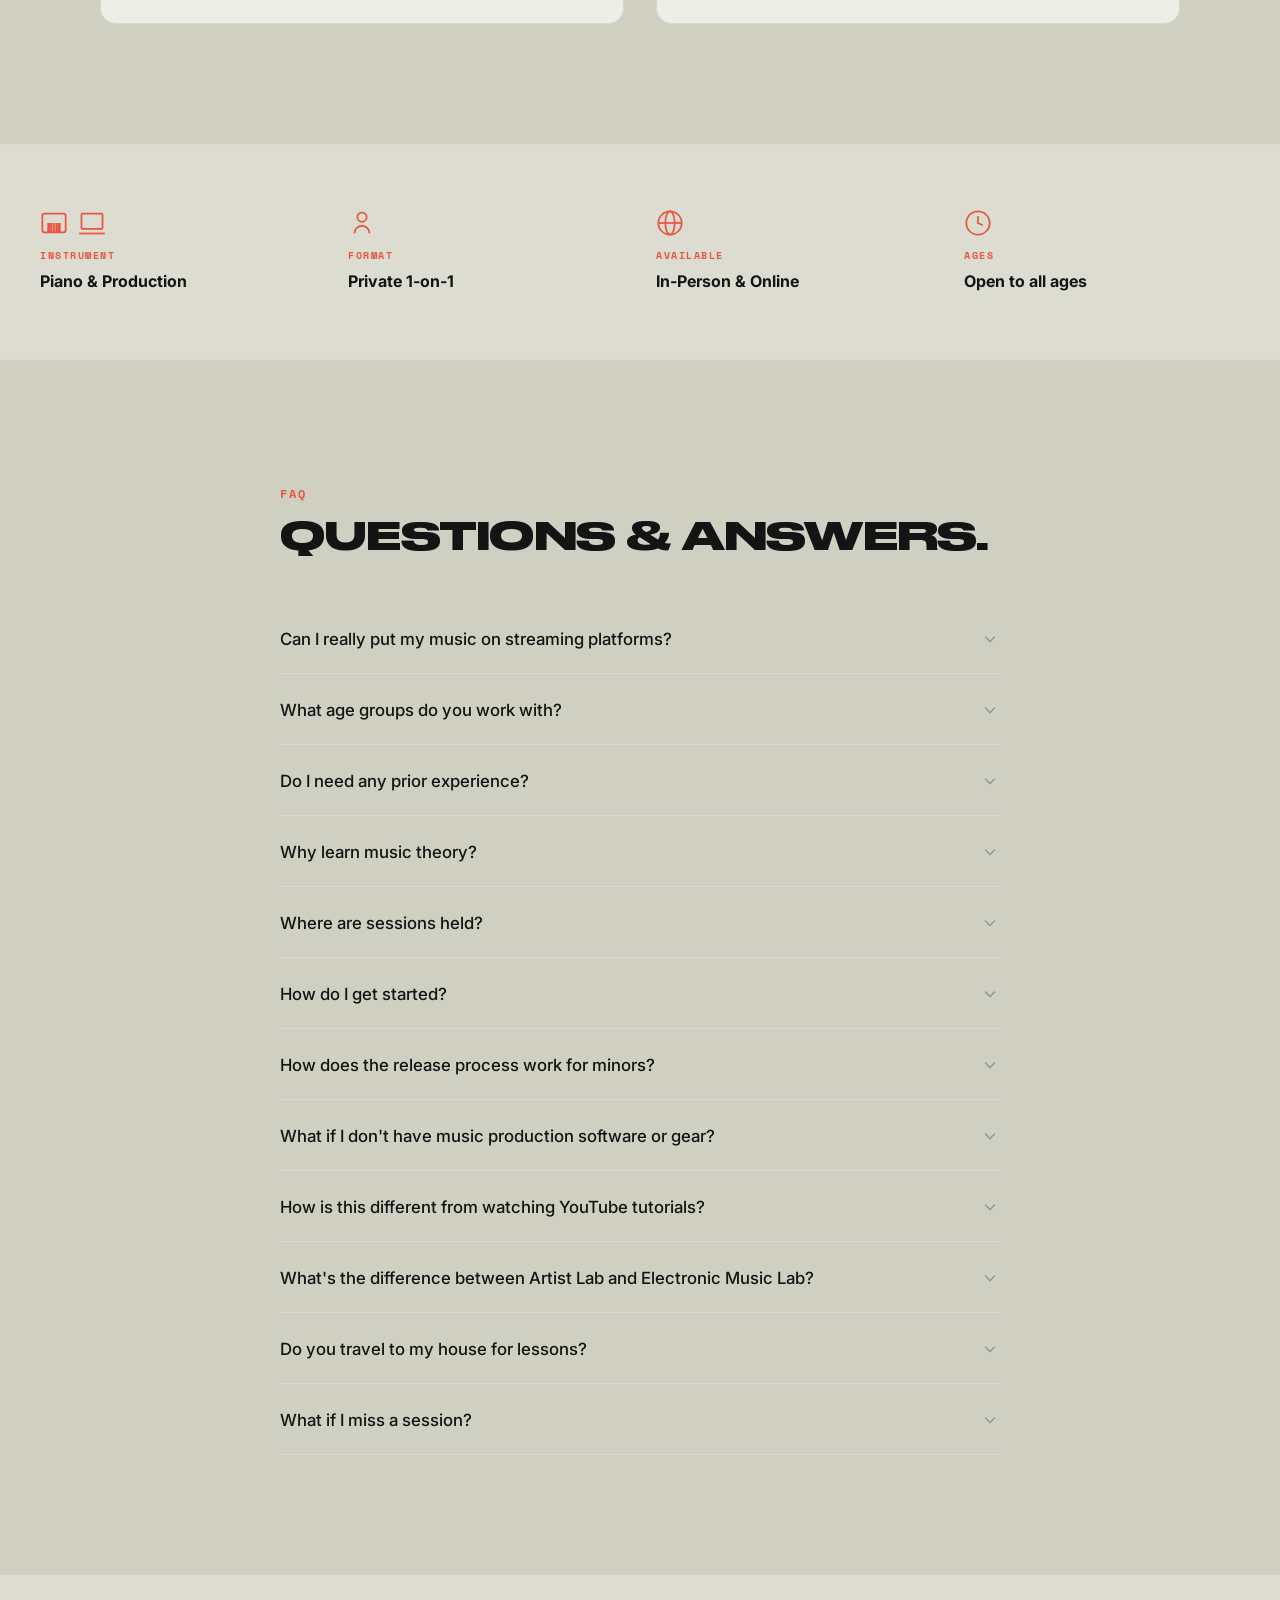
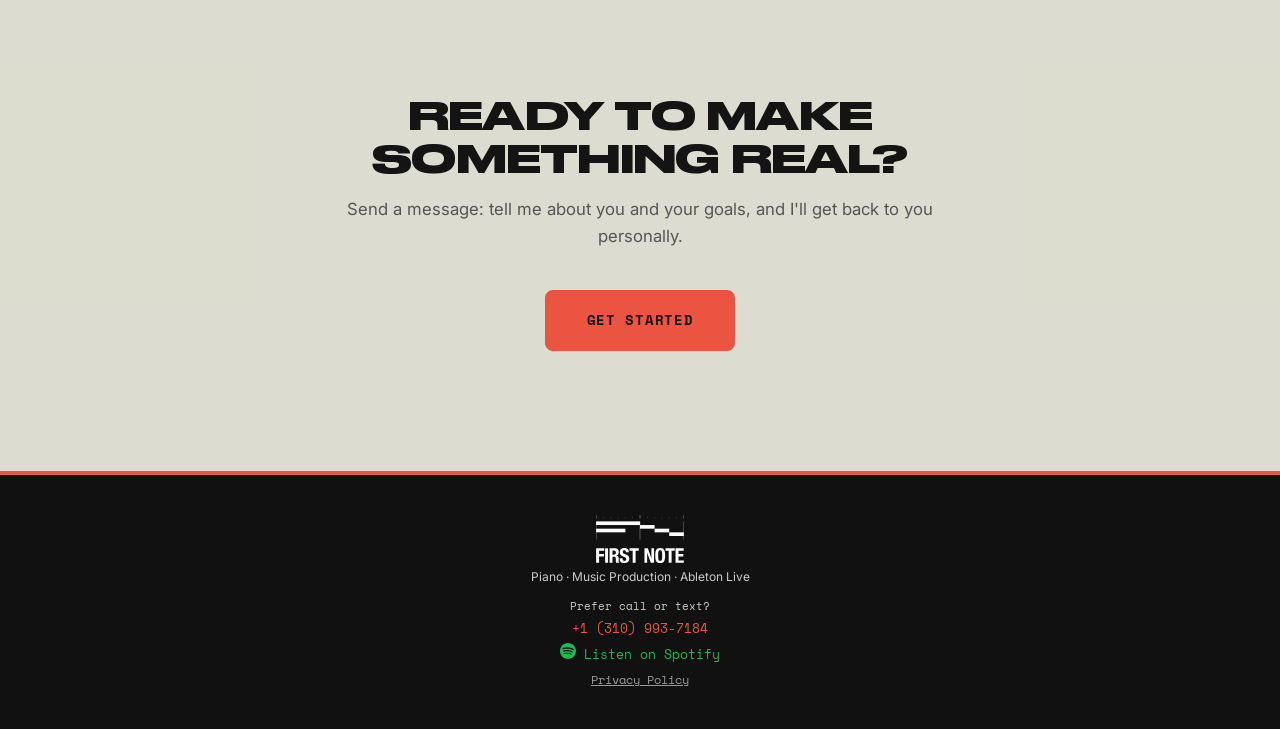
==== commit 89ef4ac6: "Adjust Week 4 timeline copy wording" ====
--- a/index.html
+++ b/index.html
@@ -120,7 +120,7 @@
       <div class="timeline-item">
         <div class="timeline-weeks">Week 4</div>
         <h3>Into the DAW</h3>
-        <p>Step into Ableton Live and learn the fundamentals of music production. You'll record, layer, and shape your idea into something that actually sounds like a track.</p>
+        <p>Step into Ableton Live and learn the fundamentals of music production. You'll record, layer, and shape your idea into something that starts sounding like an actual track.</p>
       </div>
       <div class="timeline-item">
         <div class="timeline-weeks">Week 5</div>
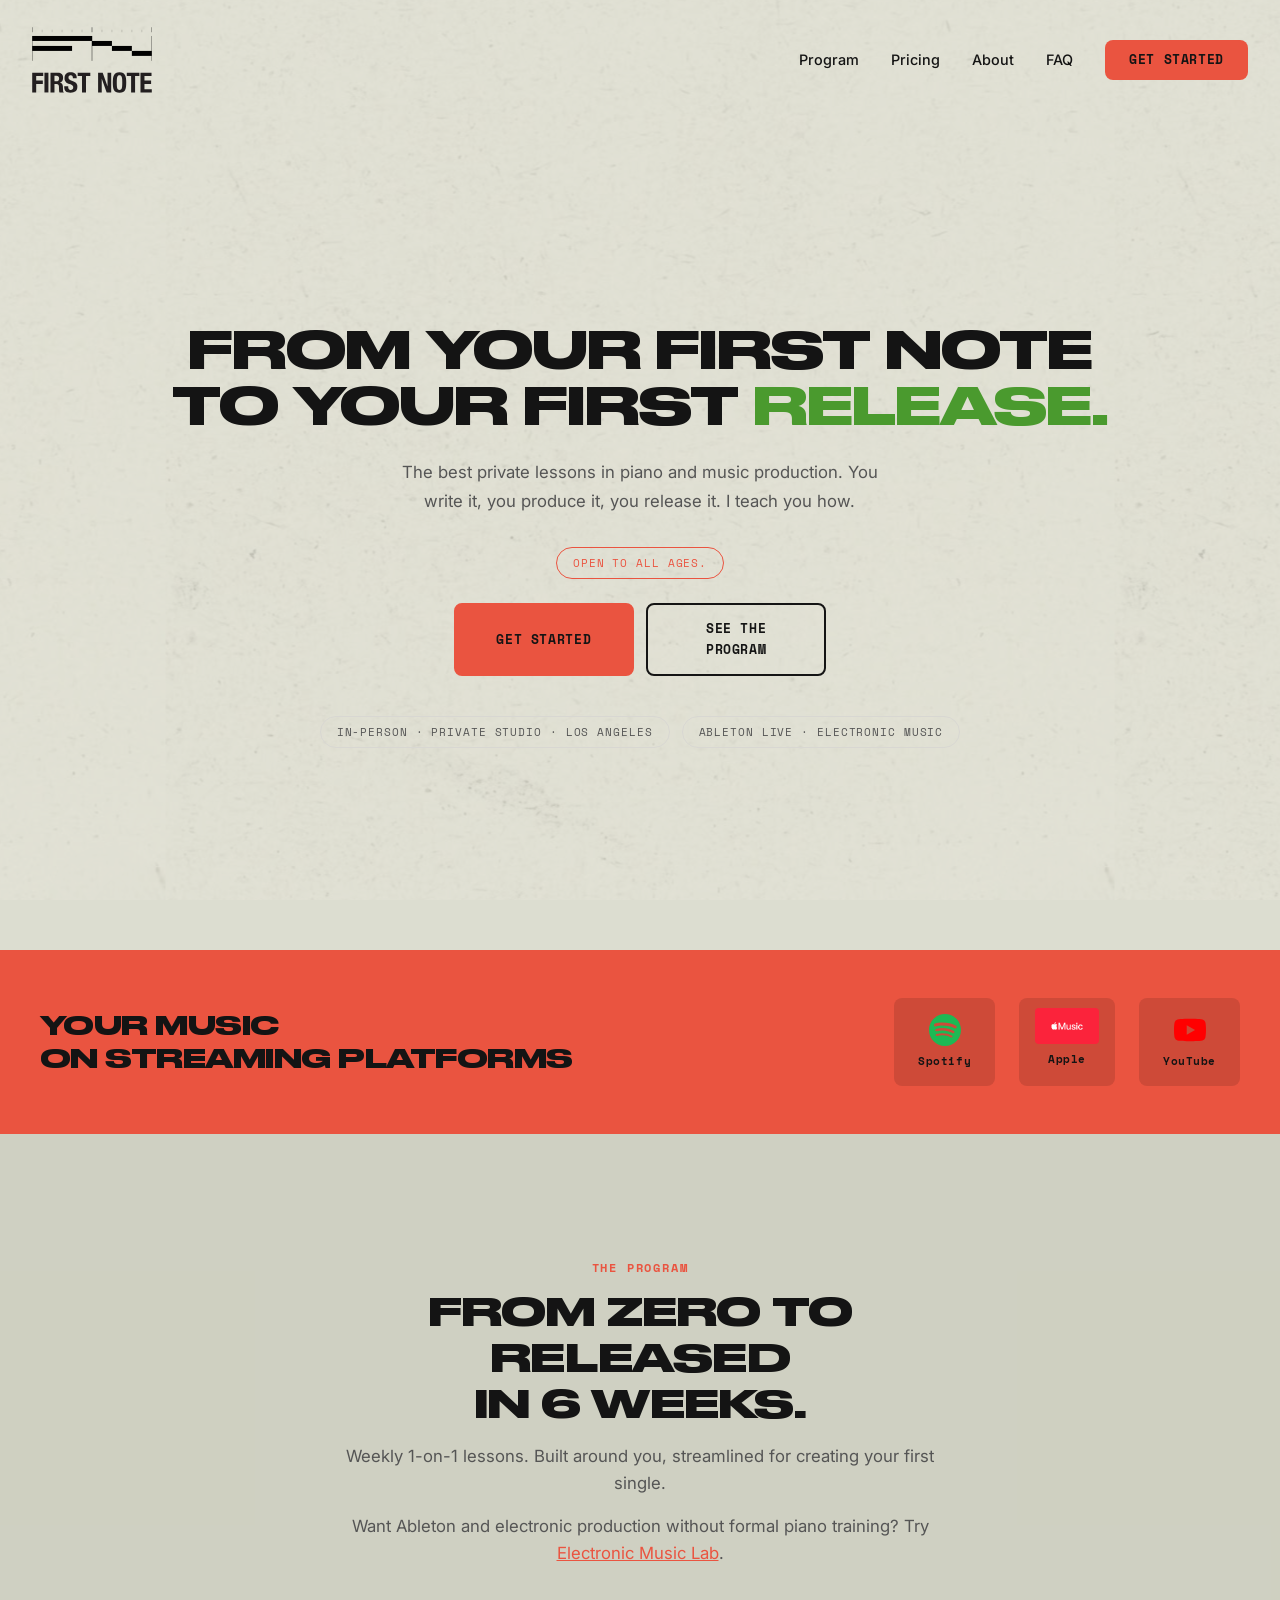
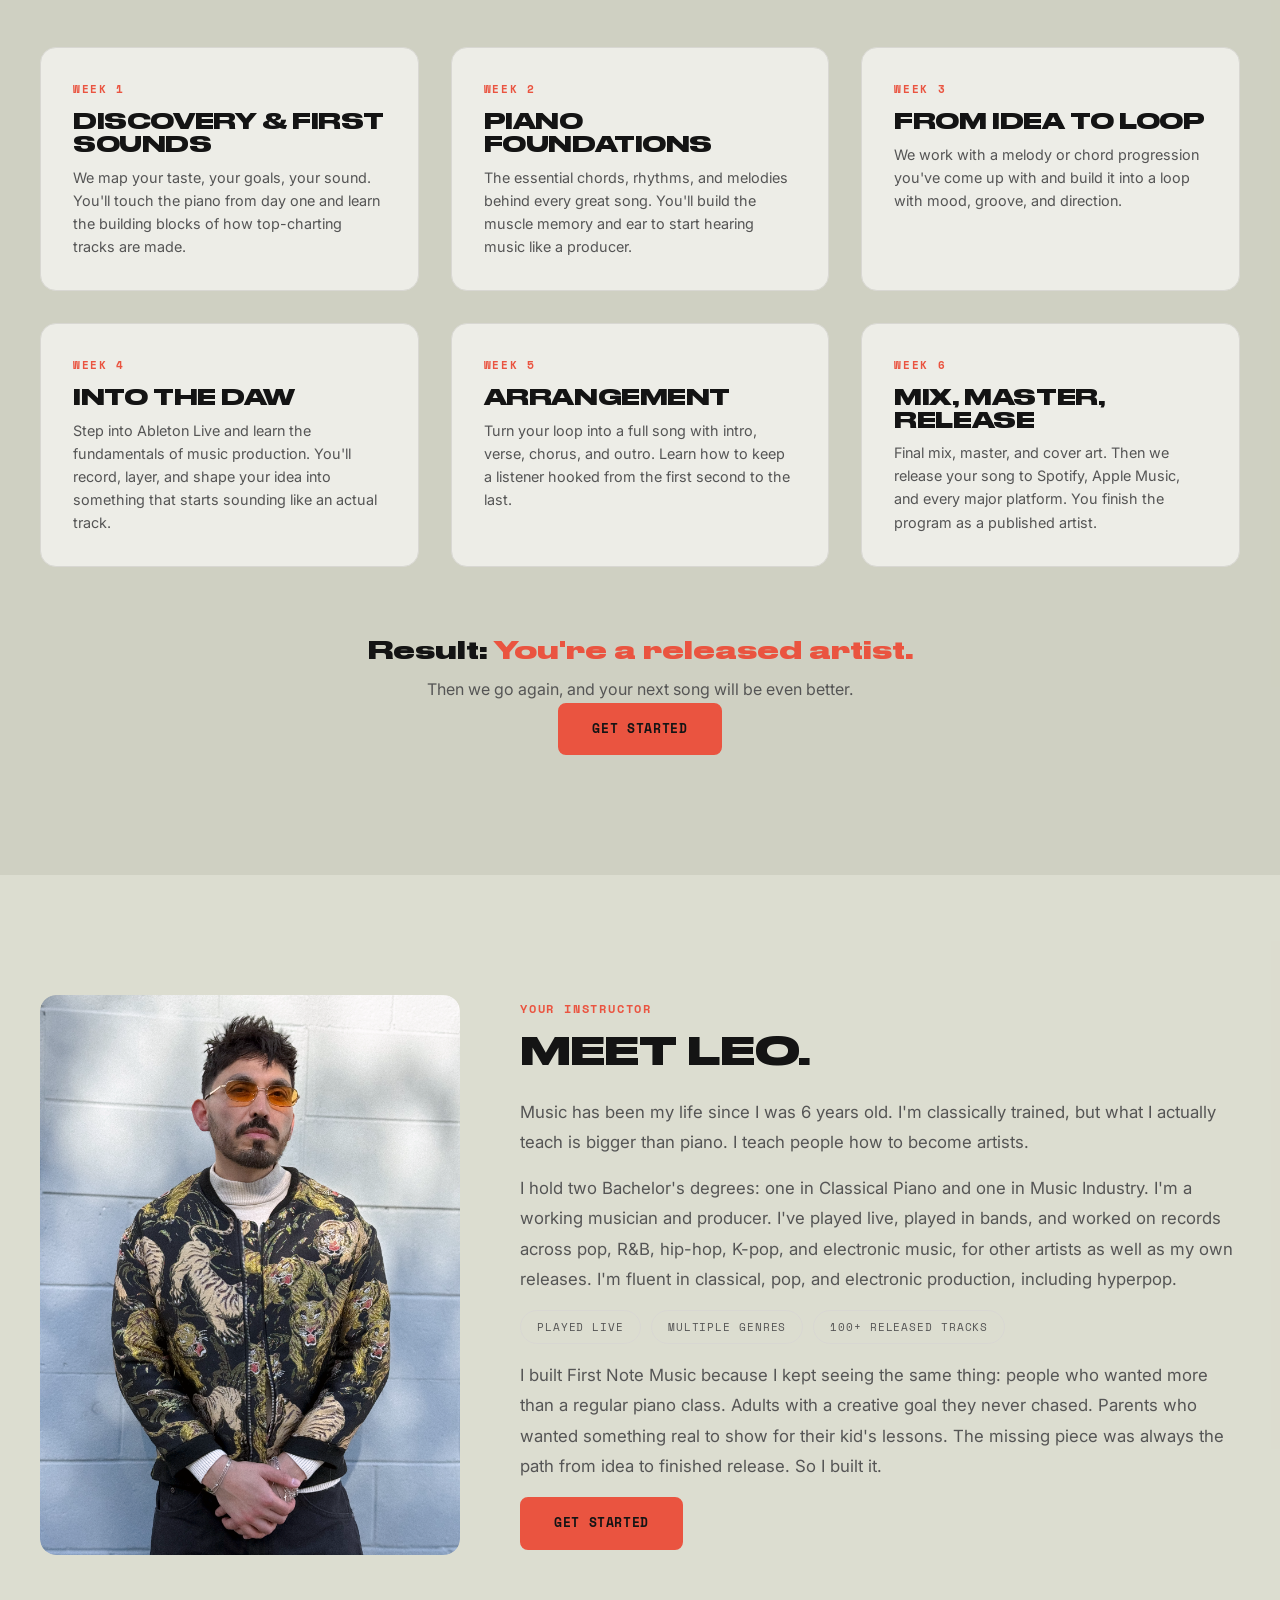
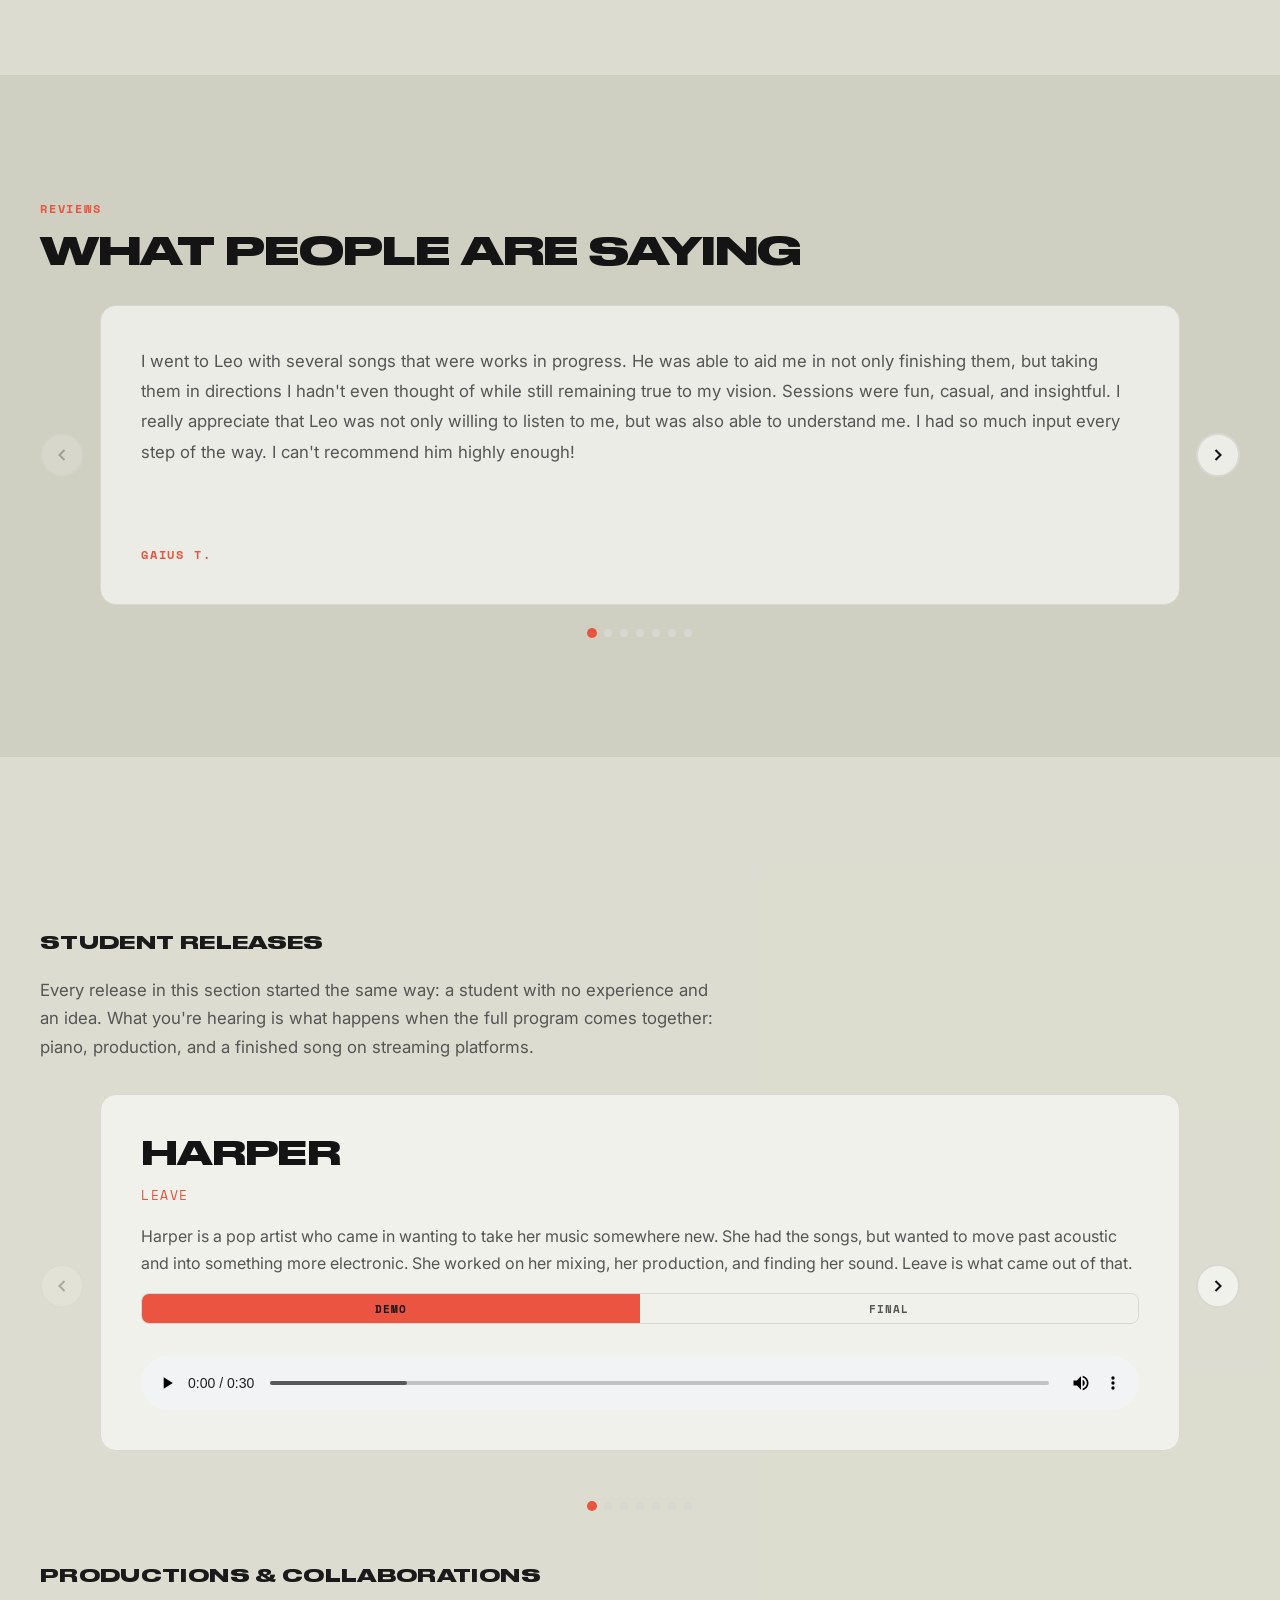
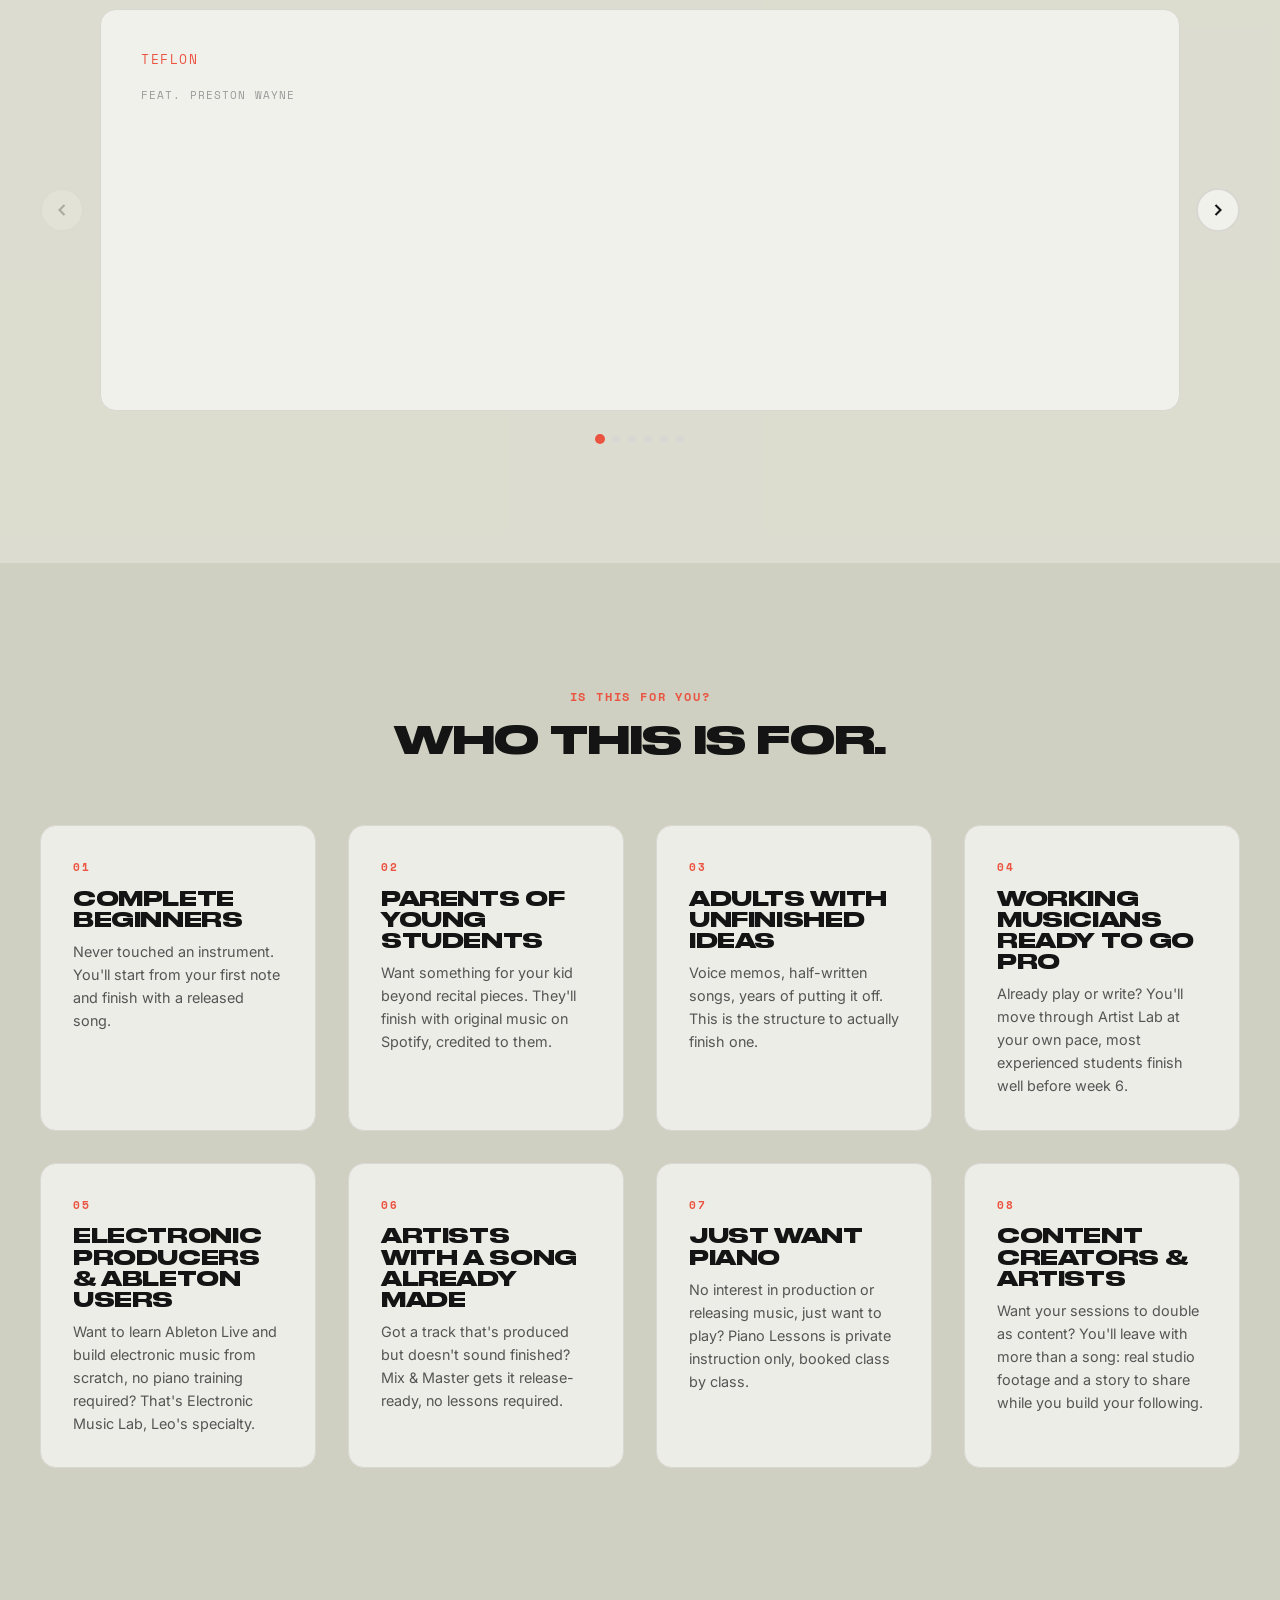
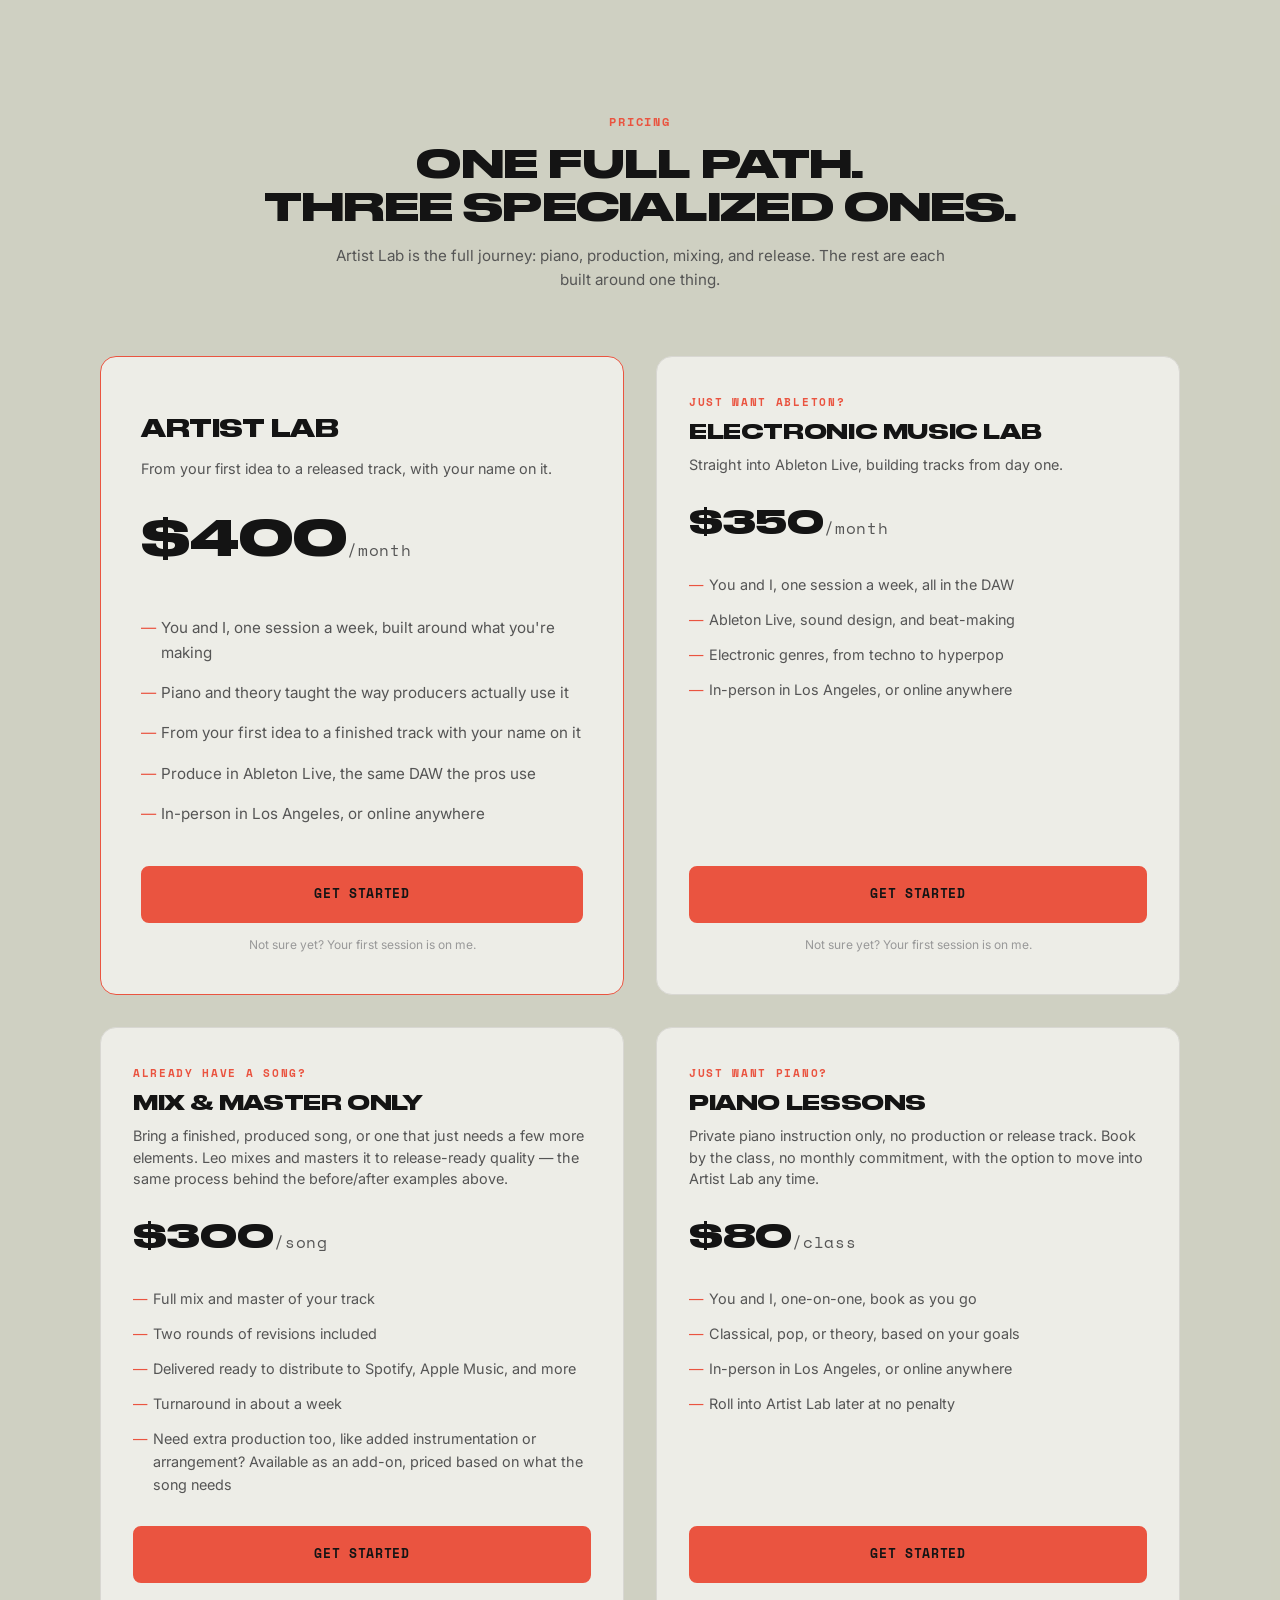
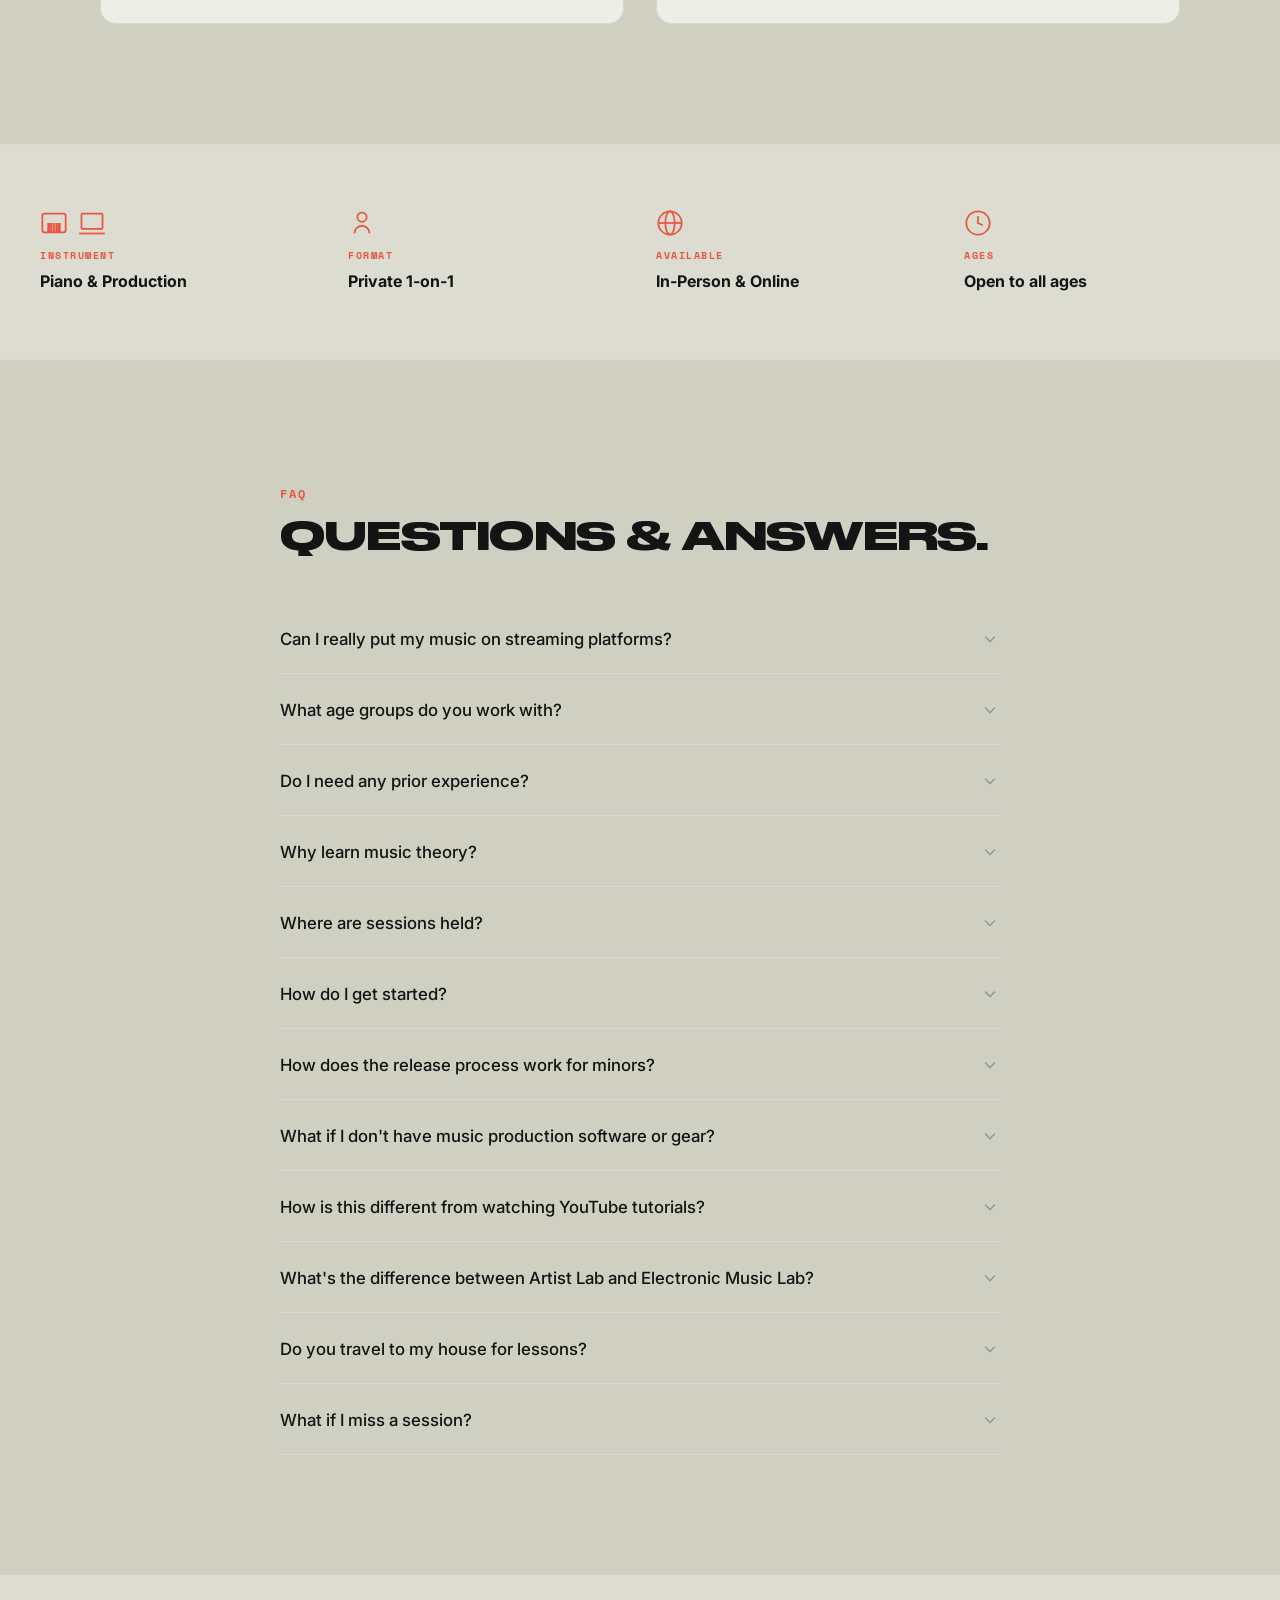
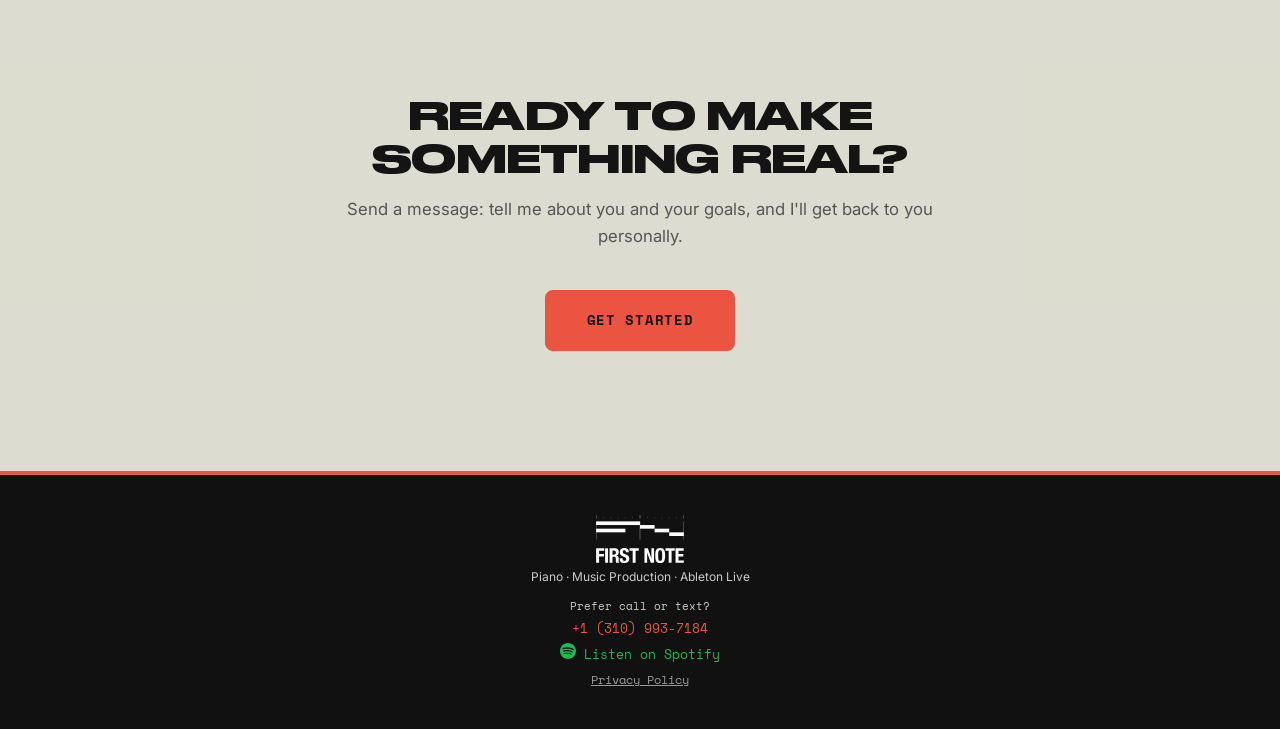
==== commit b55764e1: "Rework pricing card subheaders to drop timeline claims" ====
--- a/index.html
+++ b/index.html
@@ -485,7 +485,7 @@
     <div class="pricing-grid">
       <div class="pricing-card featured">
         <h3>Artist Lab</h3>
-        <p class="track-desc">Most students release their first track within 6 weeks.</p>
+        <p class="track-desc">From your first idea to a released track, with your name on it.</p>
         <div class="price">$400<span>/month</span></div>
         <ul>
           <li>You and I, one session a week, built around what you're making</li>
@@ -500,7 +500,7 @@
       <div class="pricing-secondary-card">
         <span class="track-label">Just want Ableton?</span>
         <h3>Electronic Music Lab</h3>
-        <p class="track-desc">Straight into Ableton Live &mdash; most students finish their first track within 6 weeks.</p>
+        <p class="track-desc">Straight into Ableton Live, building tracks from day one.</p>
         <div class="price price-small">$350<span>/month</span></div>
         <ul>
           <li>You and I, one session a week, all in the DAW</li>
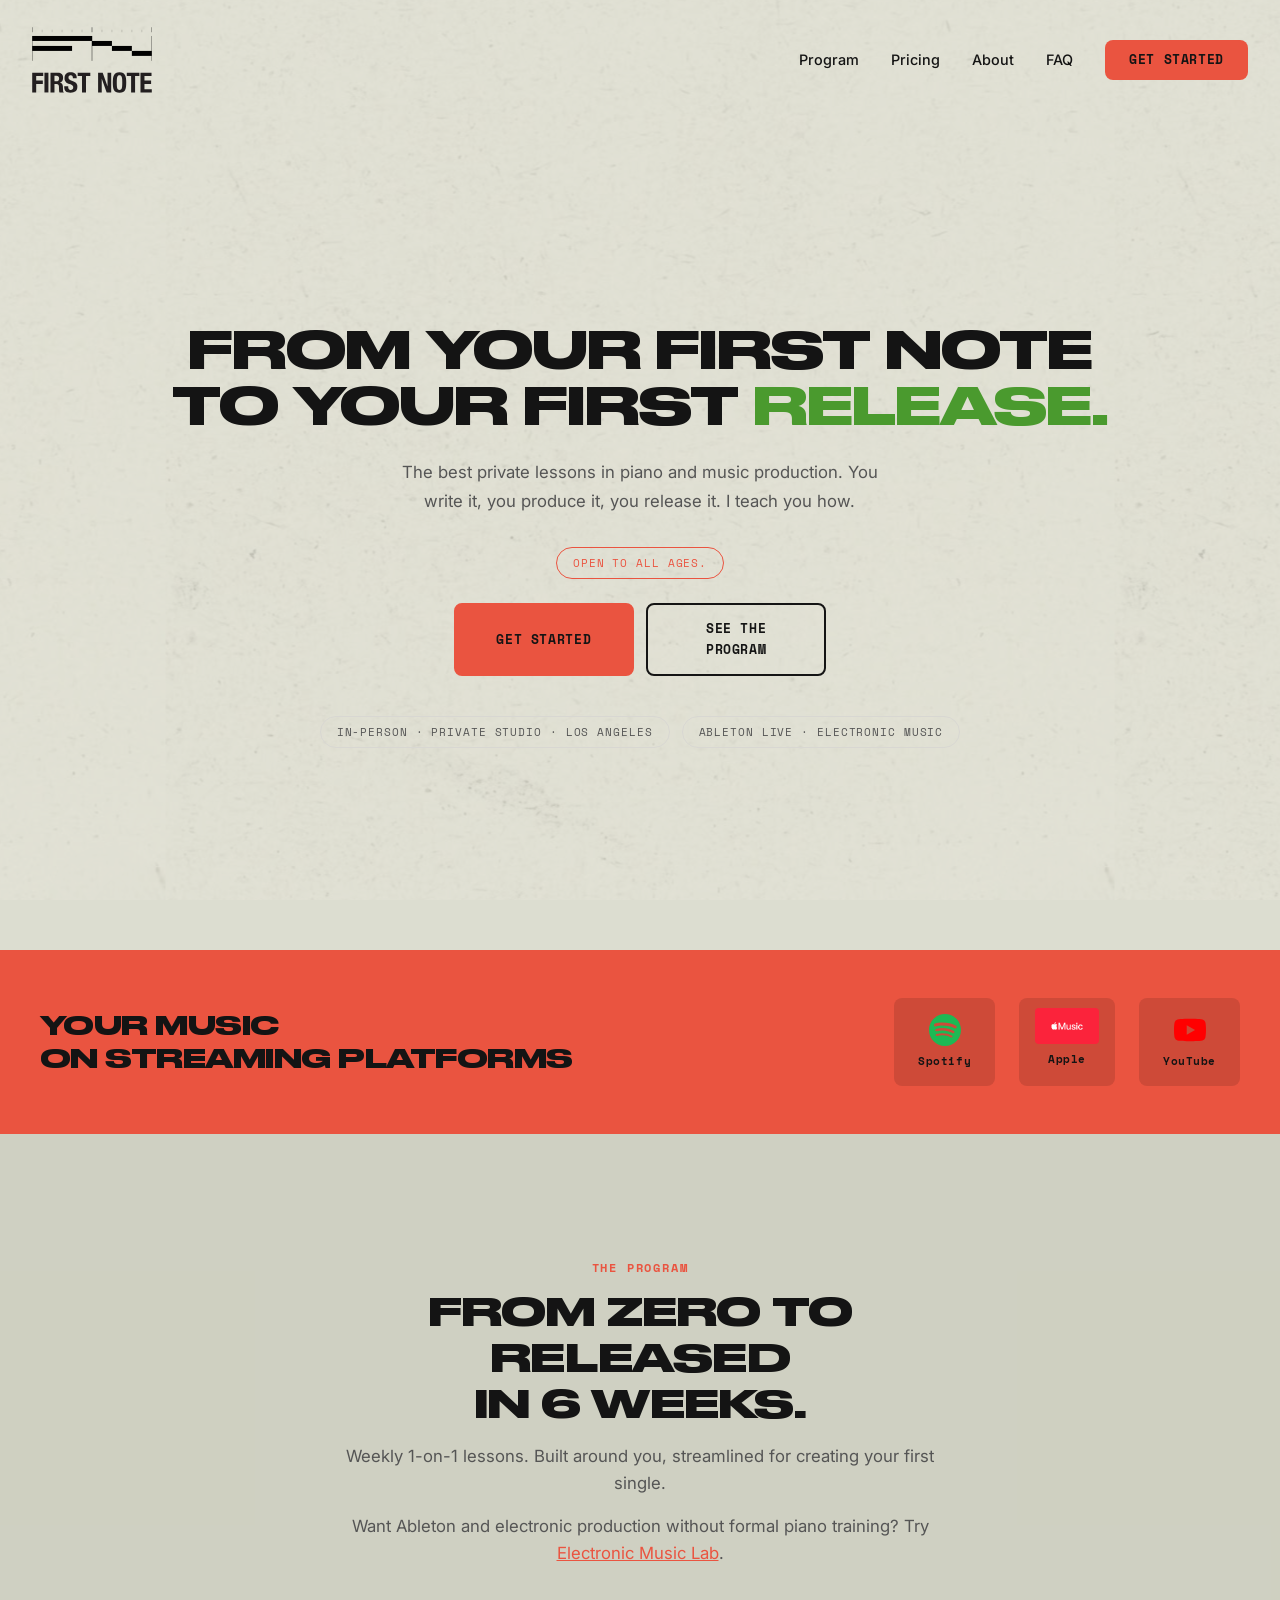
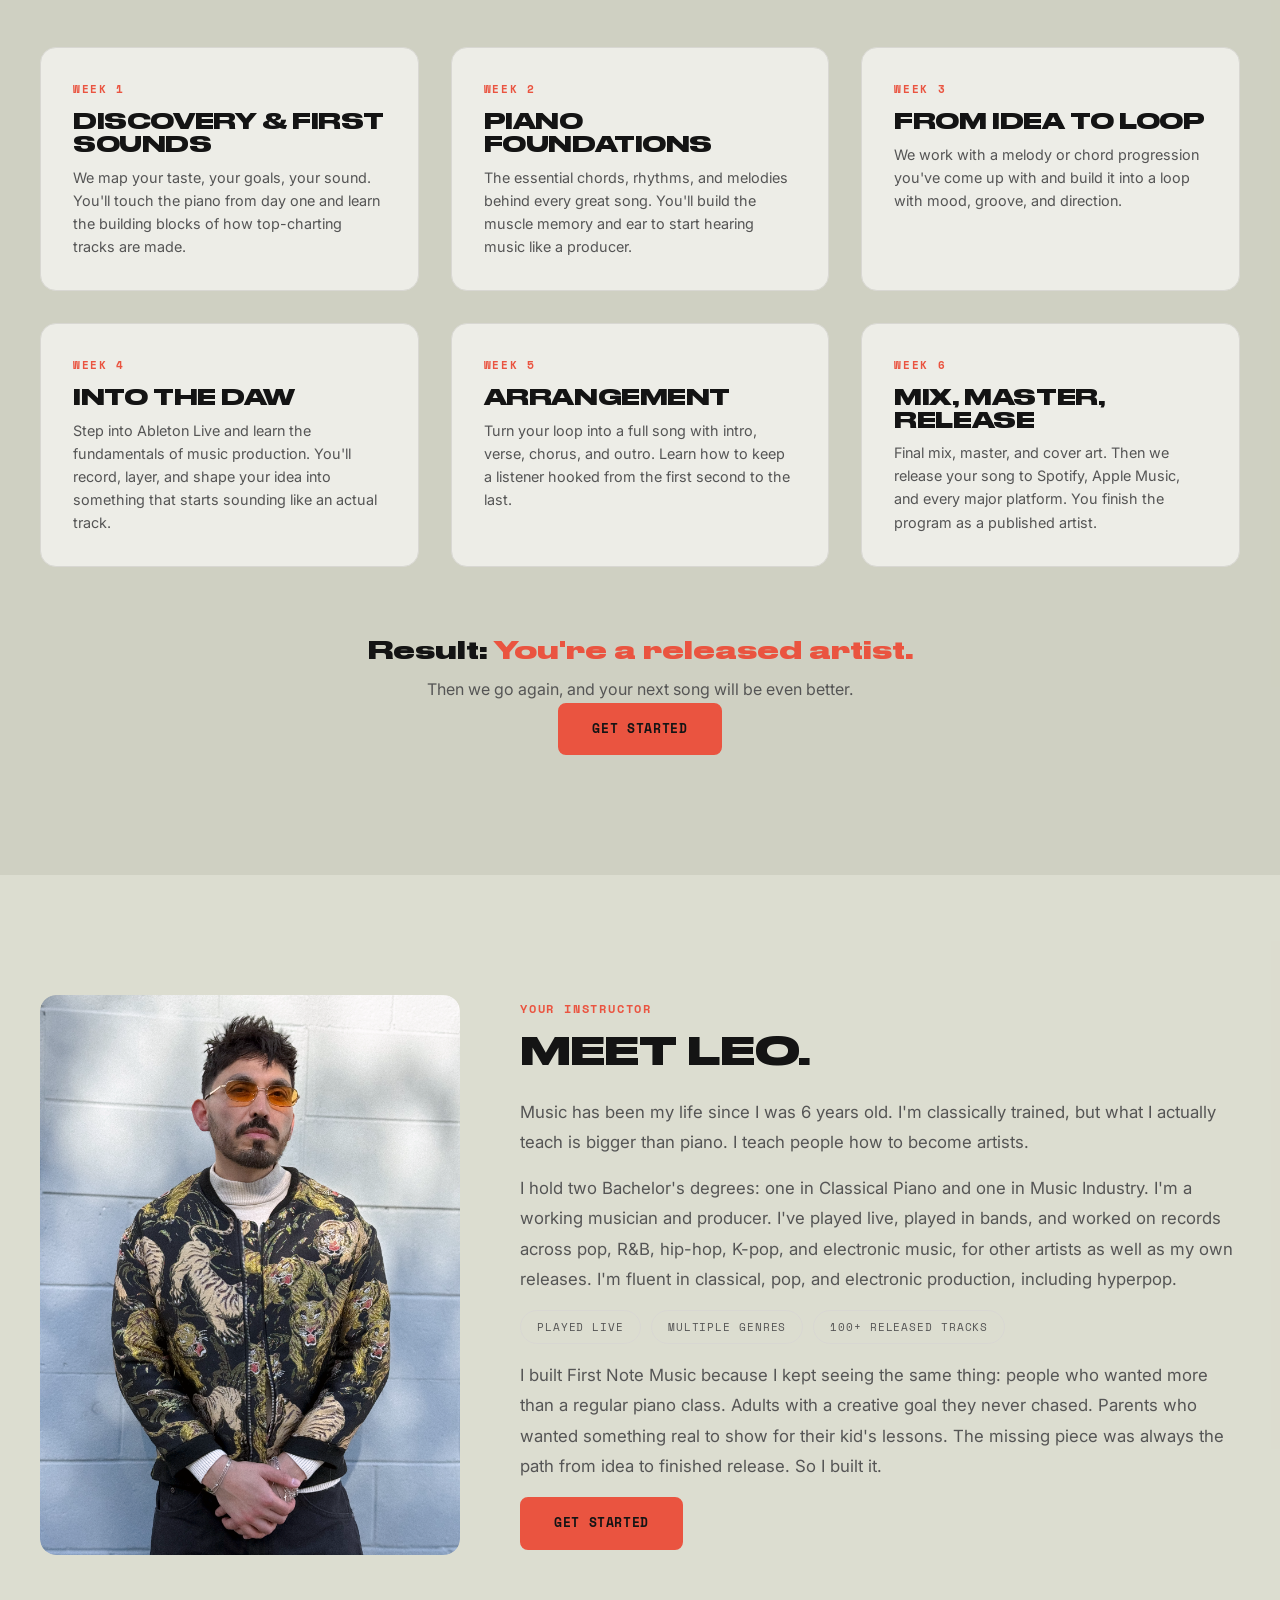
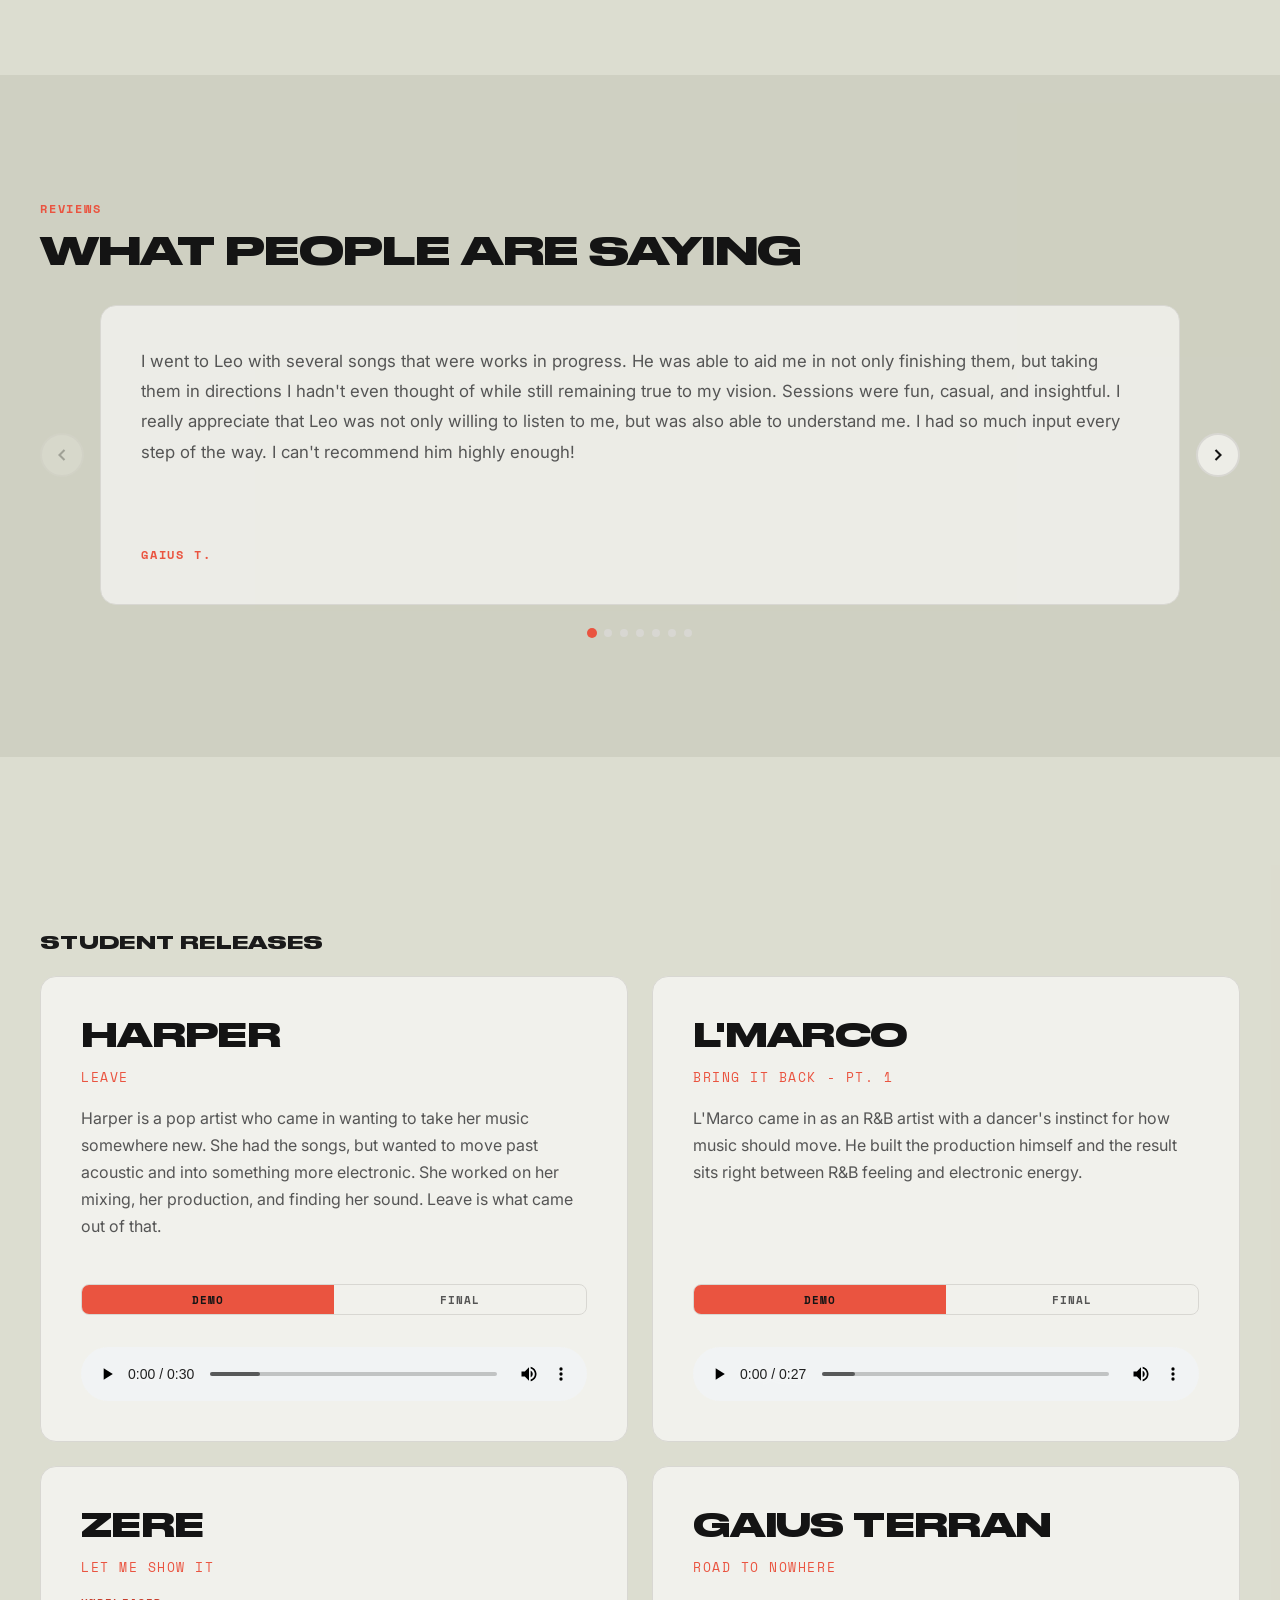
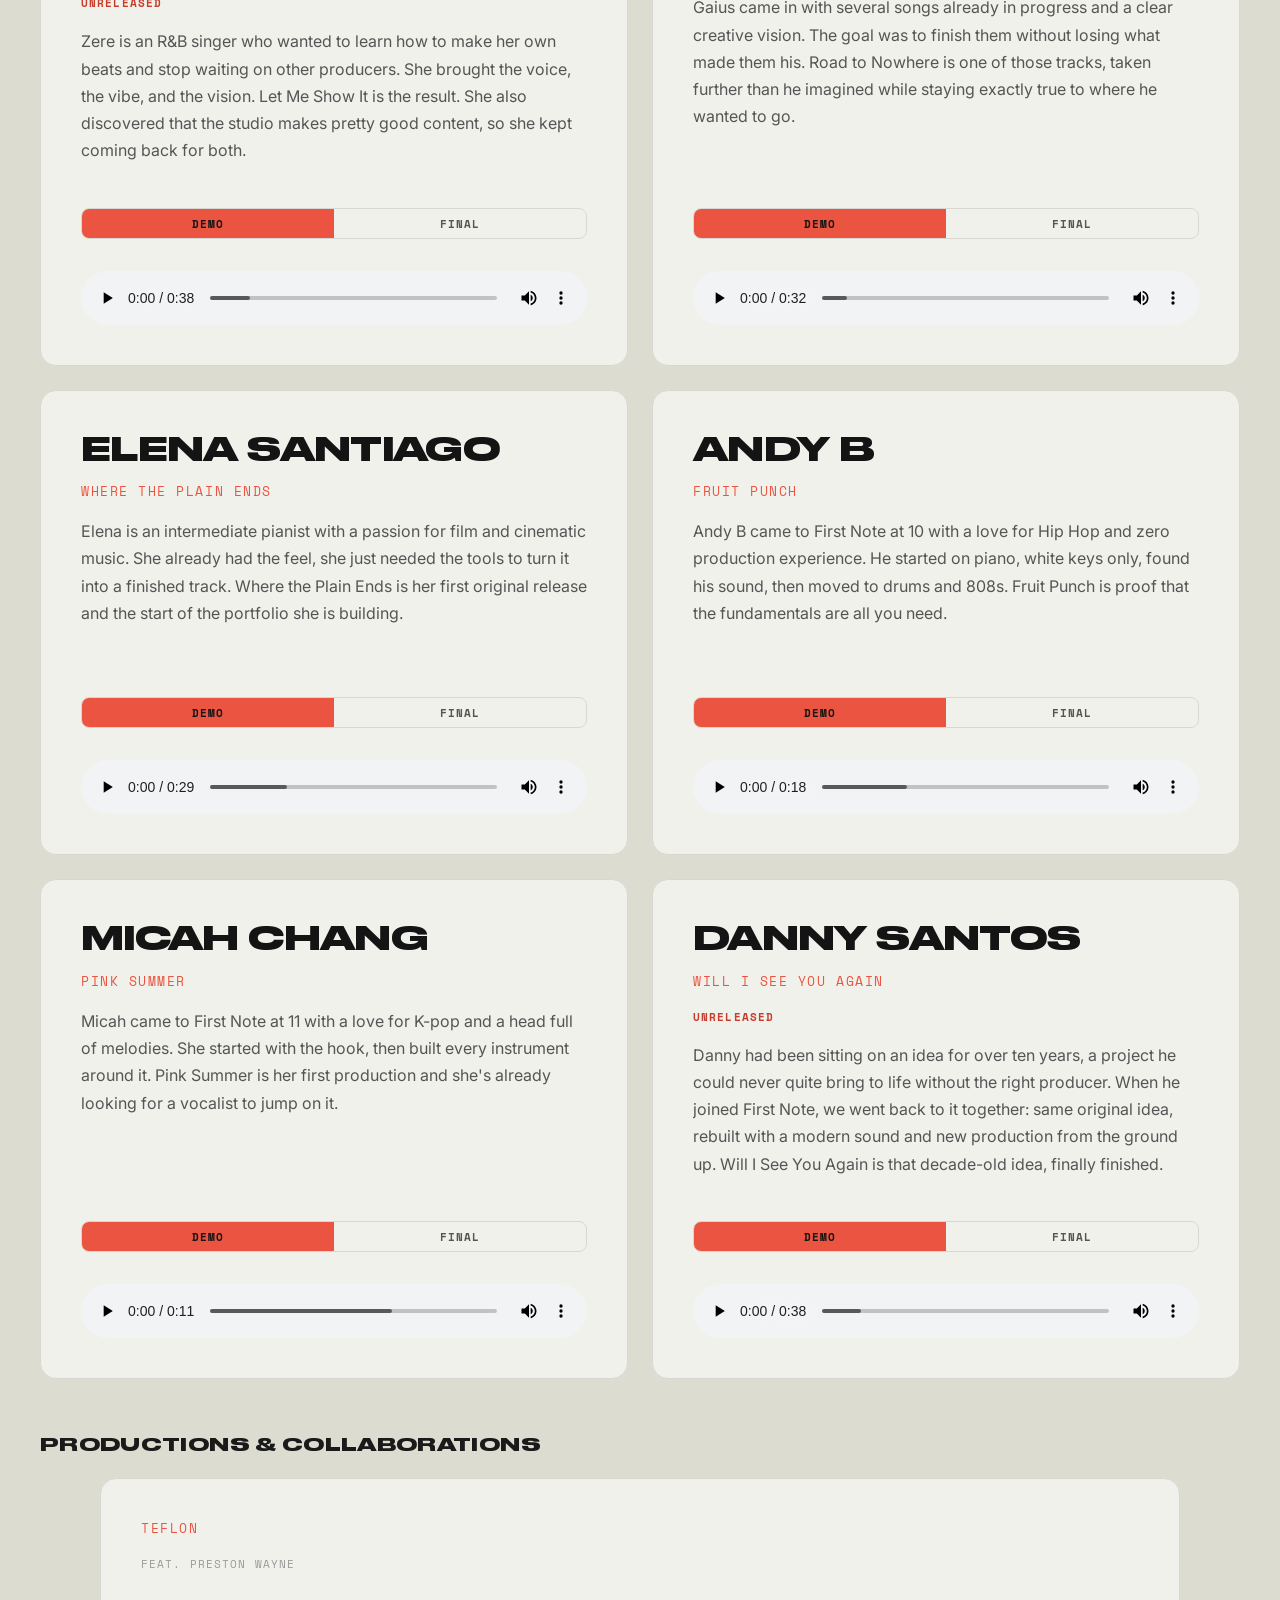
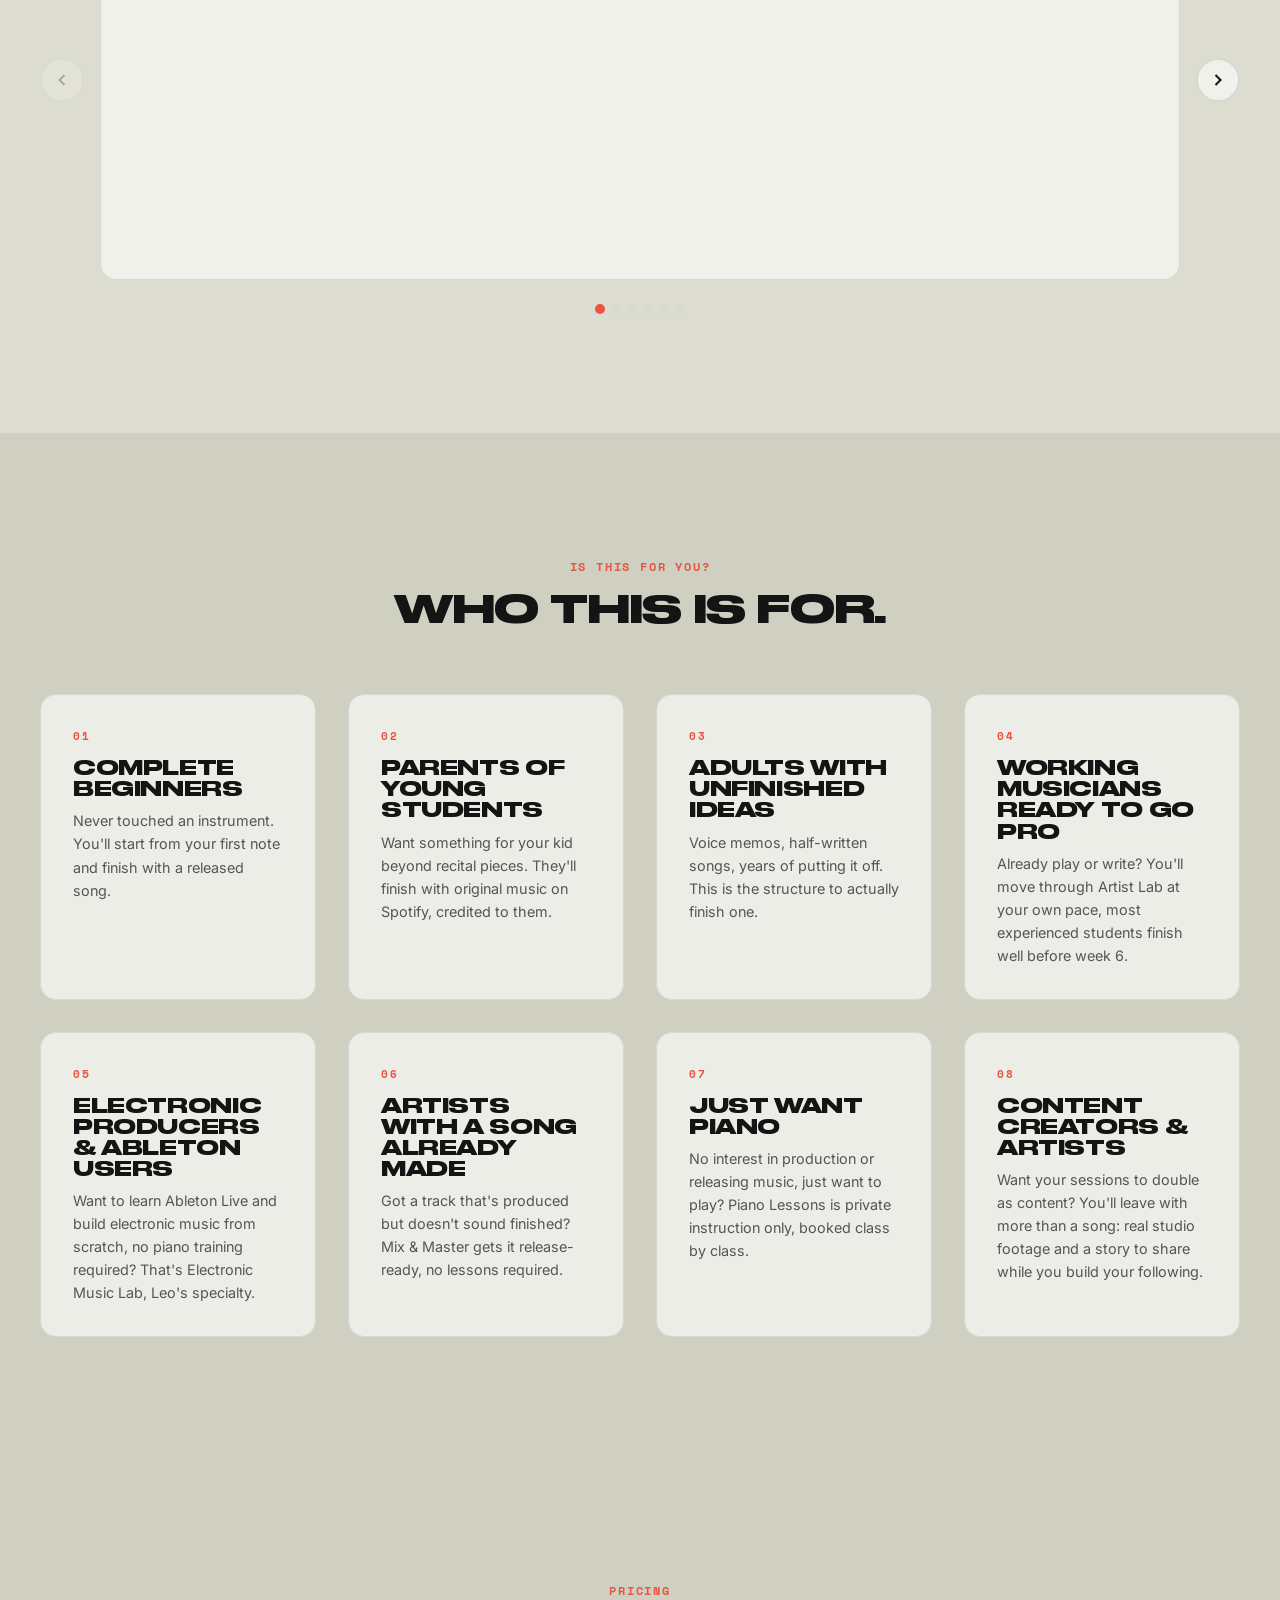
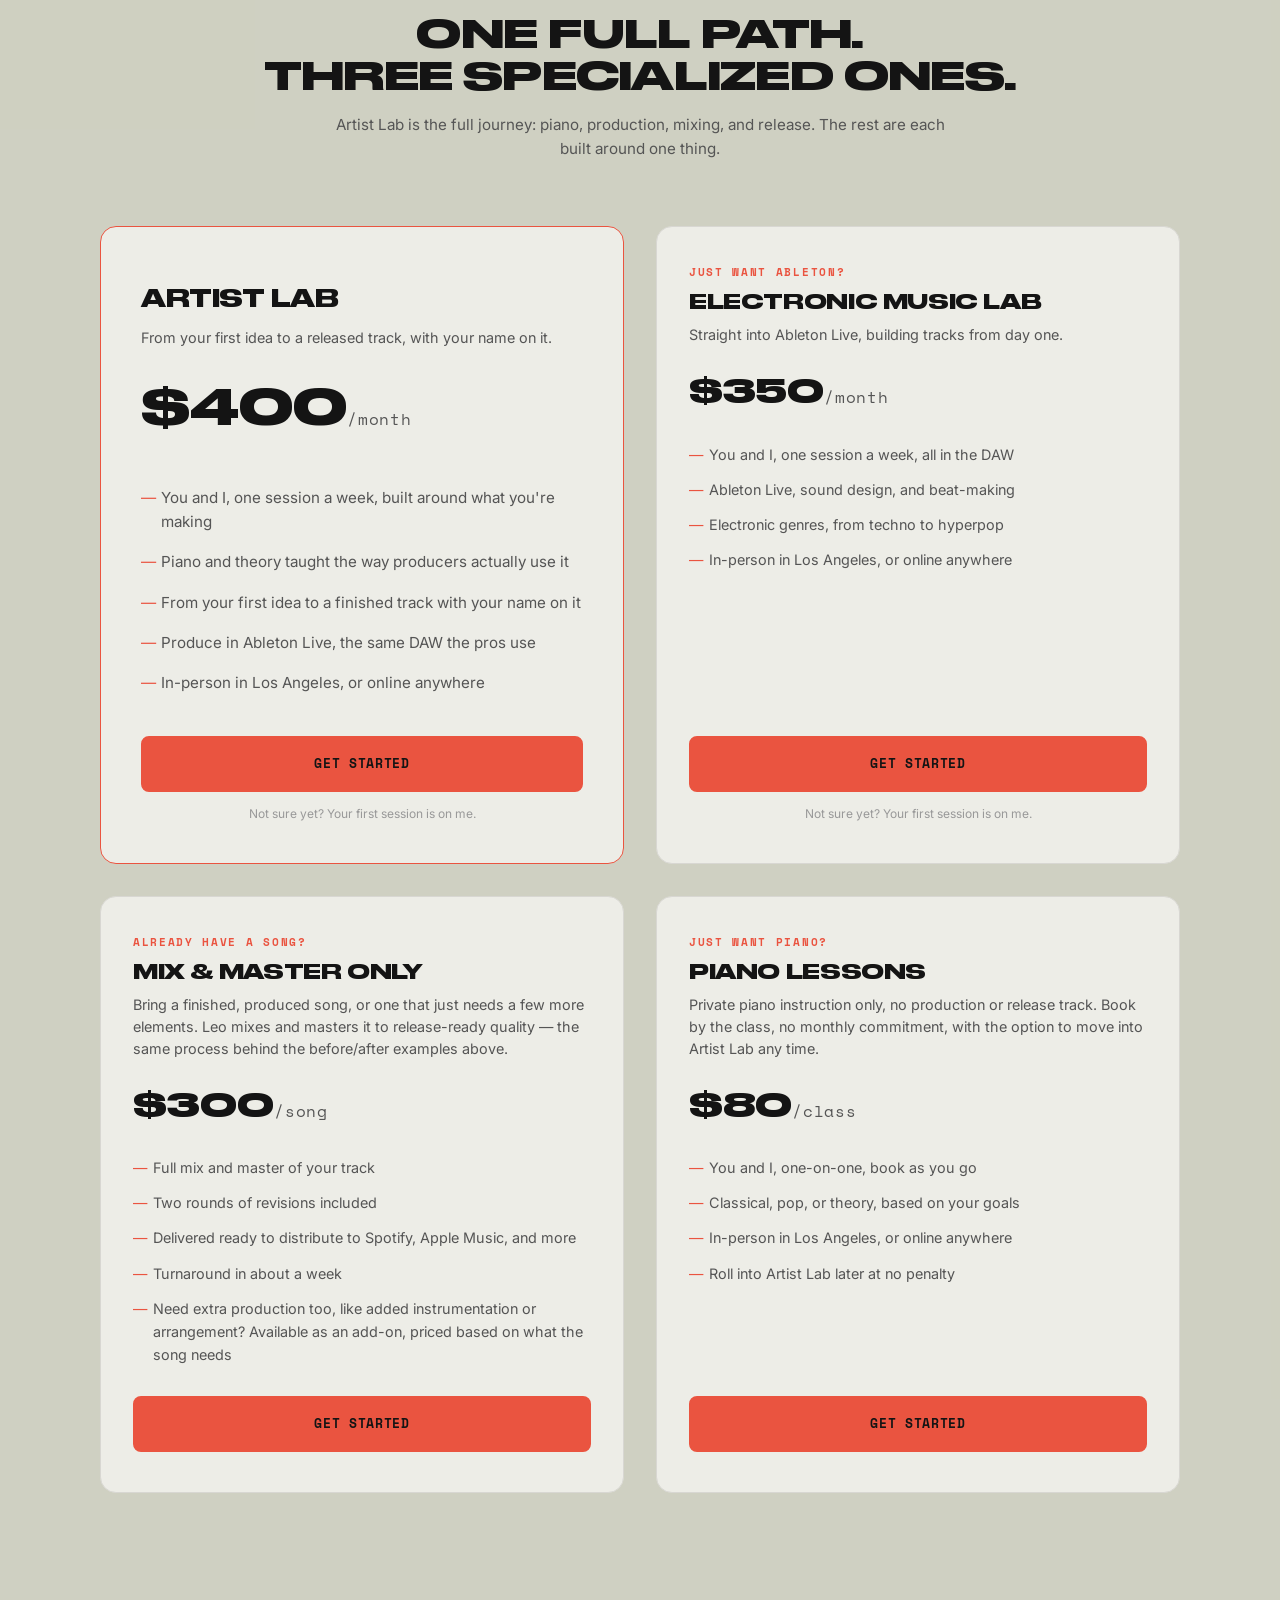
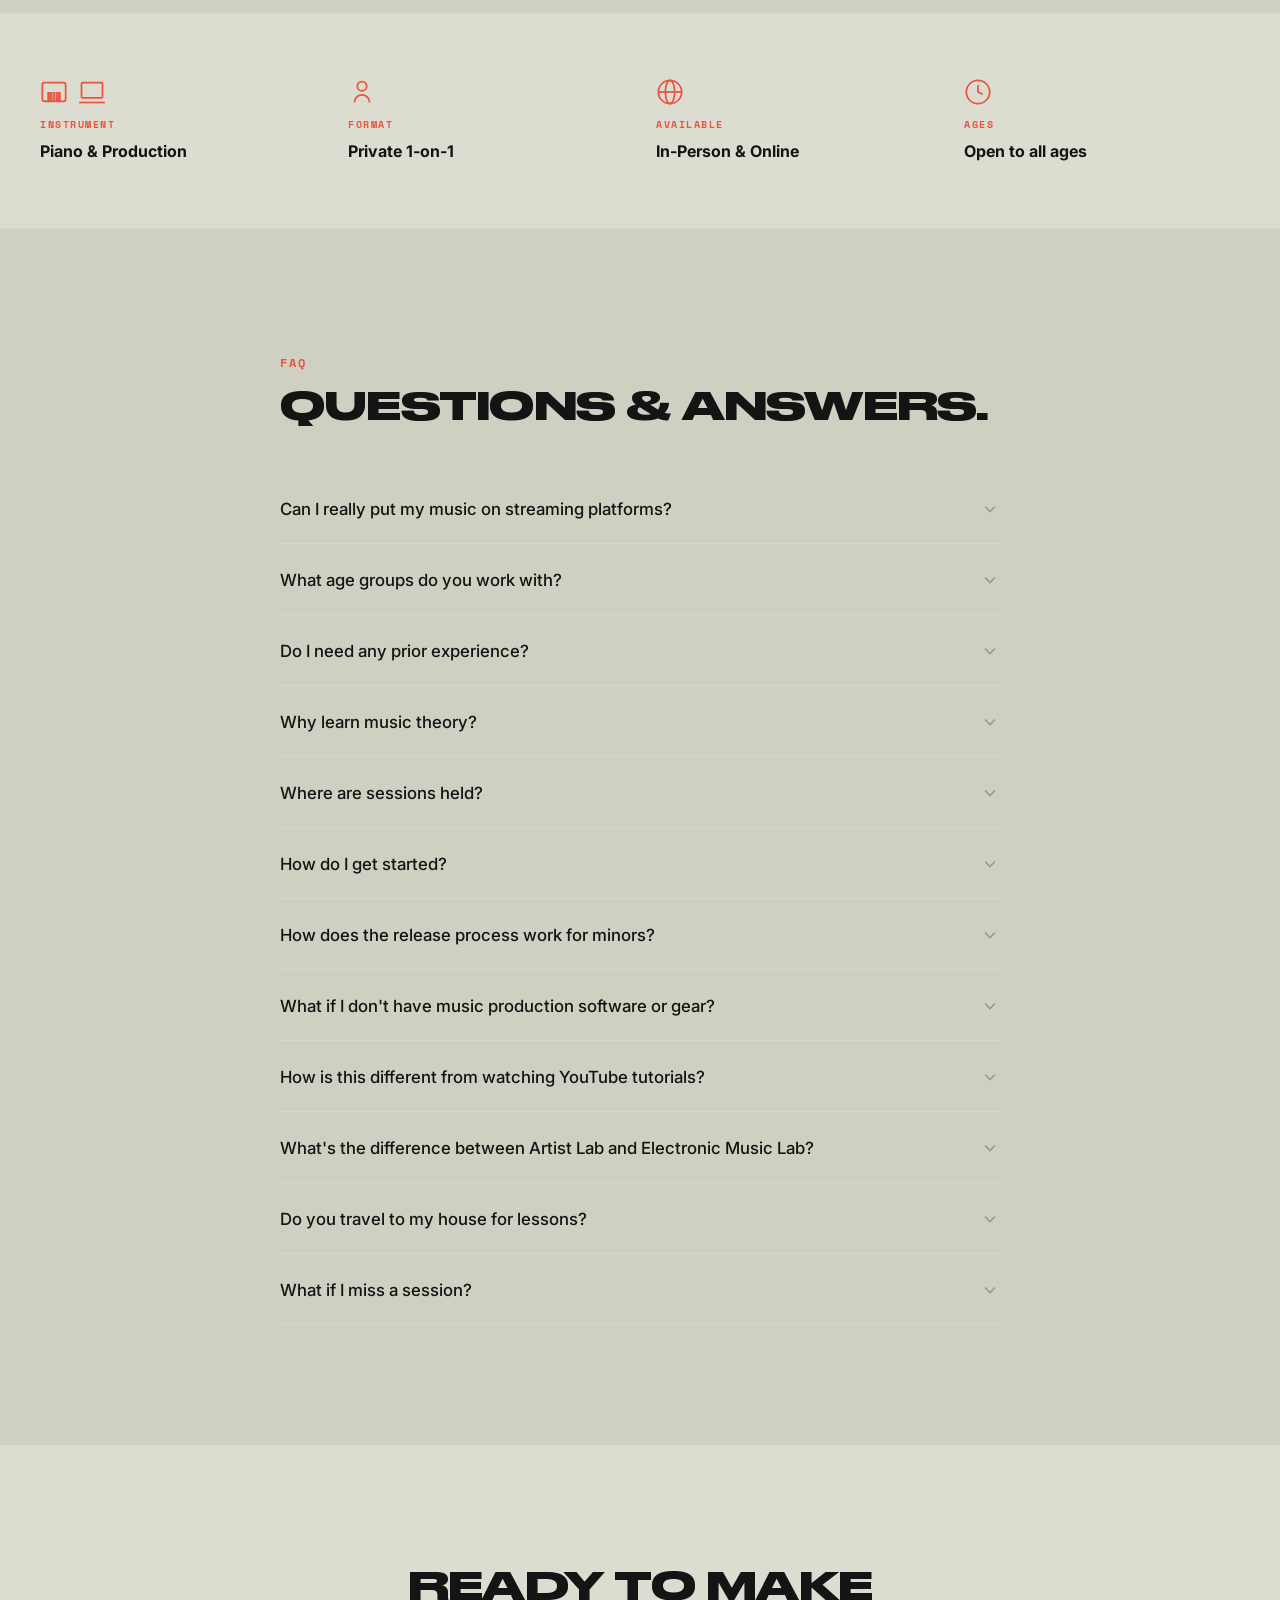
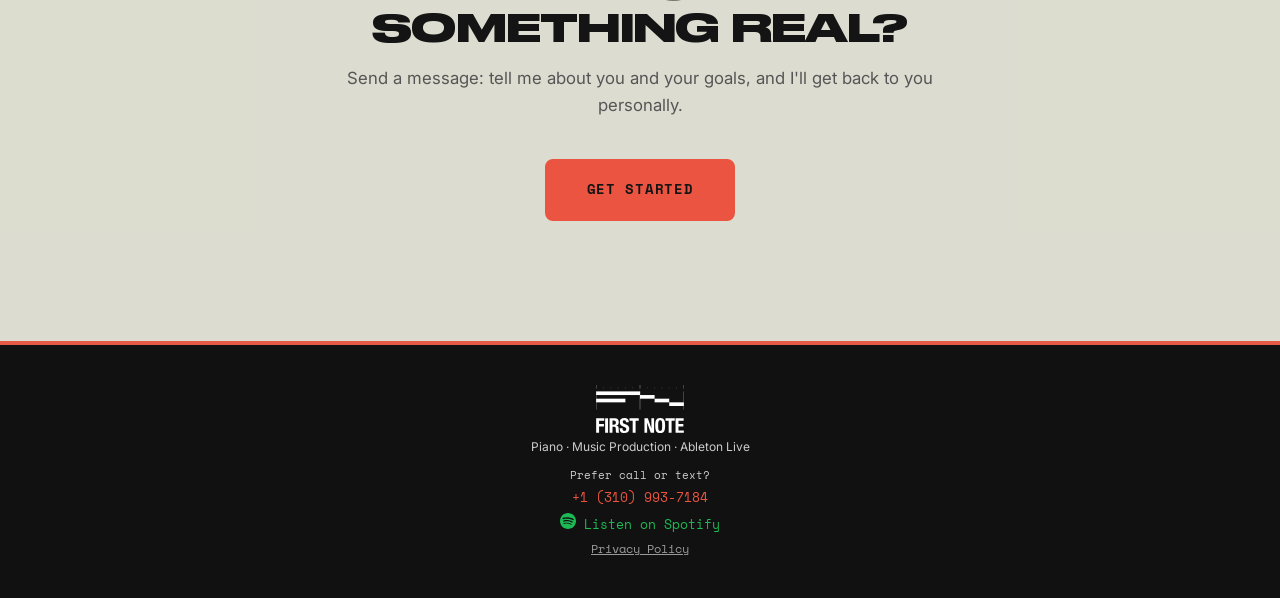
==== commit b52f1b78: "Redesign Student Releases as a 2-column grid, add unreleased tracks - Replace the single-card carous" ====
--- a/index.html
+++ b/index.html
@@ -230,142 +230,141 @@
   <section id="portfolio" class="portfolio-section">
     <div class="portfolio-inner">
 <h3 class="portfolio-row-title">Student Releases</h3>
-      <p class="releases-intro">Every release in this section started the same way: a student with no experience and an idea. What you're hearing is what happens when the full program comes together: piano, production, and a finished song on streaming platforms.</p>
-      <div class="carousel-wrapper">
-        <button class="carousel-btn carousel-btn--prev" aria-label="Previous">
-          <svg viewBox="0 0 24 24" width="20" height="20" fill="none" stroke="currentColor" stroke-width="2.5"><polyline points="15 18 9 12 15 6"/></svg>
-        </button>
-        <div class="carousel-viewport">
-          <div class="carousel-track">
-            <div class="carousel-slide">
-              <div class="release-card">
-                <strong class="release-artist">HARPER</strong>
-                <span class="release-song">LEAVE</span>
-                <p class="release-story">Harper is a pop artist who came in wanting to take her music somewhere new. She had the songs, but wanted to move past acoustic and into something more electronic. She worked on her mixing, her production, and finding her sound. Leave is what came out of that.</p>
-                <div class="release-toggle">
-                  <button class="release-toggle-btn active" data-panel="demo">DEMO</button>
-                  <button class="release-toggle-btn" data-panel="final">FINAL</button>
-                </div>
-                <div class="release-panel" data-panel="final">
-                  <iframe class="release-embed" src="https://open.spotify.com/embed/track/7xBu1g1LS3ZGu9cGRFgoaB?utm_source=generator" width="100%" height="152" frameBorder="0" allowfullscreen="" allow="autoplay; clipboard-write; encrypted-media; fullscreen; picture-in-picture" loading="lazy"></iframe>
-                </div>
-                <div class="release-panel panel-visible" data-panel="demo">
-                  <audio controls class="release-audio" src="assets/Harper%20-%20Leave%20-%20Demo.wav"></audio>
-                </div>
-              </div>
-            </div>
-            <div class="carousel-slide">
-              <div class="release-card">
-                <strong class="release-artist">L'MARCO</strong>
-                <span class="release-song">BRING IT BACK - PT. 1</span>
-                <p class="release-story">L'Marco came in as an R&B artist with a dancer's instinct for how music should move. He built the production himself and the result sits right between R&B feeling and electronic energy.</p>
-                <div class="release-toggle">
-                  <button class="release-toggle-btn active" data-panel="demo">DEMO</button>
-                  <button class="release-toggle-btn" data-panel="final">FINAL</button>
-                </div>
-                <div class="release-panel" data-panel="final">
-                  <iframe class="release-embed" src="https://open.spotify.com/embed/track/0ignZs6AE6hiik4cNiprYs?utm_source=generator" width="100%" height="152" frameBorder="0" allowfullscreen="" allow="autoplay; clipboard-write; encrypted-media; fullscreen; picture-in-picture" loading="lazy"></iframe>
-                </div>
-                <div class="release-panel panel-visible" data-panel="demo">
-                  <audio controls class="release-audio" src="assets/LMarco-Bring-it-back-Demo-2.wav"></audio>
-                </div>
-              </div>
-            </div>
-            <div class="carousel-slide">
-              <div class="release-card">
-                <strong class="release-artist">ZERE</strong>
-                <span class="release-song">LET ME SHOW IT</span>
-                <p class="release-story">Zere is an R&B singer who wanted to learn how to make her own beats and stop waiting on other producers. She brought the voice, the vibe, and the vision. Let Me Show It is the result. She also discovered that the studio makes pretty good content, so she kept coming back for both.</p>
-                <div class="release-toggle">
-                  <button class="release-toggle-btn active" data-panel="demo">DEMO</button>
-                  <button class="release-toggle-btn" data-panel="final">FINAL</button>
-                </div>
-                <div class="release-panel" data-panel="final">
-                  <iframe class="release-embed" src="https://open.spotify.com/embed/track/4Nd2euXB51UReUETX8nQaP?utm_source=generator" width="100%" height="152" frameBorder="0" allowfullscreen="" allow="autoplay; clipboard-write; encrypted-media; fullscreen; picture-in-picture" loading="lazy"></iframe>
-                </div>
-                <div class="release-panel panel-visible" data-panel="demo">
-                  <audio controls class="release-audio" src="assets/Zere%20-%20Let%20me%20Show%20it%20-%20Demo.wav"></audio>
-                </div>
-              </div>
-            </div>
-            <div class="carousel-slide">
-              <div class="release-card">
-                <strong class="release-artist">GAIUS TERRAN</strong>
-                <span class="release-song">ROAD TO NOWHERE</span>
-                <p class="release-story">Gaius came in with several songs already in progress and a clear creative vision. The goal was to finish them without losing what made them his. Road to Nowhere is one of those tracks, taken further than he imagined while staying exactly true to where he wanted to go.</p>
-                <div class="release-toggle">
-                  <button class="release-toggle-btn active" data-panel="demo">DEMO</button>
-                  <button class="release-toggle-btn" data-panel="final">FINAL</button>
-                </div>
-                <div class="release-panel" data-panel="final">
-                  <iframe class="release-embed" src="https://open.spotify.com/embed/track/1quk0EHhJ2kwLslvapzjN6?utm_source=generator" width="100%" height="152" frameBorder="0" allowfullscreen="" allow="autoplay; clipboard-write; encrypted-media; fullscreen; picture-in-picture" loading="lazy"></iframe>
-                </div>
-                <div class="release-panel panel-visible" data-panel="demo">
-                  <audio controls class="release-audio" src="assets/Gaius%20Terran%20-%20Road%20to%20Nowhere%20-%20Demo%202.wav"></audio>
-                </div>
-              </div>
-            </div>
-
-            <div class="carousel-slide">
-              <div class="release-card">
-                <strong class="release-artist">ELENA SANTIAGO</strong>
-                <span class="release-song">WHERE THE PLAIN ENDS</span>
-                <p class="release-story">Elena is an intermediate pianist with a passion for film and cinematic music. She already had the feel, she just needed the tools to turn it into a finished track. Where the Plain Ends is her first original release and the start of the portfolio she is building.</p>
-                <div class="release-toggle">
-                  <button class="release-toggle-btn active" data-panel="demo">DEMO</button>
-                  <button class="release-toggle-btn" data-panel="final">FINAL</button>
-                </div>
-                <div class="release-panel" data-panel="final">
-                  <iframe class="release-embed" src="https://open.spotify.com/embed/track/2WU1bJarVegYWYsLnRIknc?utm_source=generator" width="100%" height="152" frameBorder="0" allowfullscreen="" allow="autoplay; clipboard-write; encrypted-media; fullscreen; picture-in-picture" loading="lazy"></iframe>
-                </div>
-                <div class="release-panel panel-visible" data-panel="demo">
-                  <audio controls class="release-audio" src="assets/Where%20the%20Plain%20Ends%20-%20Demo.wav"></audio>
-                </div>
-              </div>
-            </div>
-            <div class="carousel-slide">
-              <div class="release-card">
-                <strong class="release-artist">ANDY B</strong>
-                <span class="release-song">Fruit Punch</span>
-                <p class="release-story">Andy B came to First Note at 10 with a love for Hip Hop and zero production experience. He started on piano, white keys only, found his sound, then moved to drums and 808s. Fruit Punch is proof that the fundamentals are all you need.</p>
-                <div class="release-toggle">
-                  <button class="release-toggle-btn active" data-panel="demo">DEMO</button>
-                  <button class="release-toggle-btn" data-panel="final">FINAL</button>
-                </div>
-                <div class="release-panel" data-panel="final">
-                  <iframe class="release-embed" src="https://open.spotify.com/embed/track/6QH8Fy5bcGV8wTrWmsSP8V?utm_source=generator" width="100%" height="152" frameBorder="0" allowfullscreen="" allow="autoplay; clipboard-write; encrypted-media; fullscreen; picture-in-picture" loading="lazy"></iframe>
-                </div>
-                <div class="release-panel panel-visible" data-panel="demo">
-                  <audio controls class="release-audio" src="assets/Fruit%20Punch%20(Demo).wav"></audio>
-                </div>
-              </div>
-            </div>
-            <div class="carousel-slide">
-              <div class="release-card">
-                <strong class="release-artist">MICAH CHANG</strong>
-                <span class="release-song">PINK SUMMER</span>
-                <p class="release-story">Micah came to First Note at 11 with a love for K-pop and a head full of melodies. She started with the hook, then built every instrument around it. Pink Summer is her first production and she's already looking for a vocalist to jump on it.</p>
-                <div class="release-toggle">
-                  <button class="release-toggle-btn active" data-panel="demo">DEMO</button>
-                  <button class="release-toggle-btn" data-panel="final">FINAL</button>
-                </div>
-                <div class="release-panel" data-panel="final">
-                  <iframe class="release-embed" src="https://open.spotify.com/embed/track/6GNGtG84fntReinZM8iPiN?utm_source=generator" width="100%" height="152" frameBorder="0" allowfullscreen="" allow="autoplay; clipboard-write; encrypted-media; fullscreen; picture-in-picture" loading="lazy"></iframe>
-                </div>
-                <div class="release-panel panel-visible" data-panel="demo">
-                  <audio controls class="release-audio" src="assets/micah-demo.wav"></audio>
-                </div>
-              </div>
-            </div>
-          </div>
-        </div>
-        <button class="carousel-btn carousel-btn--next" aria-label="Next">
-          <svg viewBox="0 0 24 24" width="20" height="20" fill="none" stroke="currentColor" stroke-width="2.5"><polyline points="9 18 15 12 9 6"/></svg>
-        </button>
-      </div>
-      <div class="carousel-dots" aria-hidden="true"></div>
-
-      <h3 class="portfolio-row-title">Productions &amp; Collaborations</h3>
+      <div class="release-grid">
+
+        <div class="release-card">
+                        <strong class="release-artist">HARPER</strong>
+                        <span class="release-song">LEAVE</span>
+                        <p class="release-story">Harper is a pop artist who came in wanting to take her music somewhere new. She had the songs, but wanted to move past acoustic and into something more electronic. She worked on her mixing, her production, and finding her sound. Leave is what came out of that.</p>
+                        <div class="release-toggle">
+                          <button class="release-toggle-btn active" data-panel="demo">DEMO</button>
+                          <button class="release-toggle-btn" data-panel="final">FINAL</button>
+                        </div>
+                        <div class="release-panel" data-panel="final">
+                          <iframe class="release-embed" src="https://open.spotify.com/embed/track/7xBu1g1LS3ZGu9cGRFgoaB?utm_source=generator" width="100%" height="152" frameBorder="0" allowfullscreen="" allow="autoplay; clipboard-write; encrypted-media; fullscreen; picture-in-picture" loading="lazy"></iframe>
+                        </div>
+                        <div class="release-panel panel-visible" data-panel="demo">
+                          <audio controls class="release-audio" src="assets/Harper%20-%20Leave%20-%20Demo.wav"></audio>
+                        </div>
+                      </div>
+
+        <div class="release-card">
+                        <strong class="release-artist">L'MARCO</strong>
+                        <span class="release-song">BRING IT BACK - PT. 1</span>
+                        <p class="release-story">L'Marco came in as an R&B artist with a dancer's instinct for how music should move. He built the production himself and the result sits right between R&B feeling and electronic energy.</p>
+                        <div class="release-toggle">
+                          <button class="release-toggle-btn active" data-panel="demo">DEMO</button>
+                          <button class="release-toggle-btn" data-panel="final">FINAL</button>
+                        </div>
+                        <div class="release-panel" data-panel="final">
+                          <iframe class="release-embed" src="https://open.spotify.com/embed/track/0ignZs6AE6hiik4cNiprYs?utm_source=generator" width="100%" height="152" frameBorder="0" allowfullscreen="" allow="autoplay; clipboard-write; encrypted-media; fullscreen; picture-in-picture" loading="lazy"></iframe>
+                        </div>
+                        <div class="release-panel panel-visible" data-panel="demo">
+                          <audio controls class="release-audio" src="assets/LMarco-Bring-it-back-Demo-2.wav"></audio>
+                        </div>
+                      </div>
+
+        <div class="release-card">
+                        <strong class="release-artist">ZERE</strong>
+                        <span class="release-song">LET ME SHOW IT</span>
+                        <span class="release-feat release-feat--status">UNRELEASED</span>
+                        <p class="release-story">Zere is an R&B singer who wanted to learn how to make her own beats and stop waiting on other producers. She brought the voice, the vibe, and the vision. Let Me Show It is the result. She also discovered that the studio makes pretty good content, so she kept coming back for both.</p>
+                        <div class="release-toggle">
+                          <button class="release-toggle-btn active" data-panel="demo">DEMO</button>
+                          <button class="release-toggle-btn" data-panel="final">FINAL</button>
+                        </div>
+                        <div class="release-panel" data-panel="final">
+                          <audio controls class="release-audio" src="assets/Zere%20-%20Let%20me%20show%20it%20(Final).wav"></audio>
+                        </div>
+                        <div class="release-panel panel-visible" data-panel="demo">
+                          <audio controls class="release-audio" src="assets/Zere%20-%20Let%20me%20Show%20it%20-%20Demo.wav"></audio>
+                        </div>
+                      </div>
+
+        <div class="release-card">
+                        <strong class="release-artist">GAIUS TERRAN</strong>
+                        <span class="release-song">ROAD TO NOWHERE</span>
+                        <p class="release-story">Gaius came in with several songs already in progress and a clear creative vision. The goal was to finish them without losing what made them his. Road to Nowhere is one of those tracks, taken further than he imagined while staying exactly true to where he wanted to go.</p>
+                        <div class="release-toggle">
+                          <button class="release-toggle-btn active" data-panel="demo">DEMO</button>
+                          <button class="release-toggle-btn" data-panel="final">FINAL</button>
+                        </div>
+                        <div class="release-panel" data-panel="final">
+                          <iframe class="release-embed" src="https://open.spotify.com/embed/track/1quk0EHhJ2kwLslvapzjN6?utm_source=generator" width="100%" height="152" frameBorder="0" allowfullscreen="" allow="autoplay; clipboard-write; encrypted-media; fullscreen; picture-in-picture" loading="lazy"></iframe>
+                        </div>
+                        <div class="release-panel panel-visible" data-panel="demo">
+                          <audio controls class="release-audio" src="assets/Gaius%20Terran%20-%20Road%20to%20Nowhere%20-%20Demo%202.wav"></audio>
+                        </div>
+                      </div>
+
+        <div class="release-card">
+                        <strong class="release-artist">ELENA SANTIAGO</strong>
+                        <span class="release-song">WHERE THE PLAIN ENDS</span>
+                        <p class="release-story">Elena is an intermediate pianist with a passion for film and cinematic music. She already had the feel, she just needed the tools to turn it into a finished track. Where the Plain Ends is her first original release and the start of the portfolio she is building.</p>
+                        <div class="release-toggle">
+                          <button class="release-toggle-btn active" data-panel="demo">DEMO</button>
+                          <button class="release-toggle-btn" data-panel="final">FINAL</button>
+                        </div>
+                        <div class="release-panel" data-panel="final">
+                          <iframe class="release-embed" src="https://open.spotify.com/embed/track/2WU1bJarVegYWYsLnRIknc?utm_source=generator" width="100%" height="152" frameBorder="0" allowfullscreen="" allow="autoplay; clipboard-write; encrypted-media; fullscreen; picture-in-picture" loading="lazy"></iframe>
+                        </div>
+                        <div class="release-panel panel-visible" data-panel="demo">
+                          <audio controls class="release-audio" src="assets/Where%20the%20Plain%20Ends%20-%20Demo.wav"></audio>
+                        </div>
+                      </div>
+
+        <div class="release-card">
+                        <strong class="release-artist">ANDY B</strong>
+                        <span class="release-song">Fruit Punch</span>
+                        <p class="release-story">Andy B came to First Note at 10 with a love for Hip Hop and zero production experience. He started on piano, white keys only, found his sound, then moved to drums and 808s. Fruit Punch is proof that the fundamentals are all you need.</p>
+                        <div class="release-toggle">
+                          <button class="release-toggle-btn active" data-panel="demo">DEMO</button>
+                          <button class="release-toggle-btn" data-panel="final">FINAL</button>
+                        </div>
+                        <div class="release-panel" data-panel="final">
+                          <iframe class="release-embed" src="https://open.spotify.com/embed/track/6QH8Fy5bcGV8wTrWmsSP8V?utm_source=generator" width="100%" height="152" frameBorder="0" allowfullscreen="" allow="autoplay; clipboard-write; encrypted-media; fullscreen; picture-in-picture" loading="lazy"></iframe>
+                        </div>
+                        <div class="release-panel panel-visible" data-panel="demo">
+                          <audio controls class="release-audio" src="assets/Fruit%20Punch%20(Demo).wav"></audio>
+                        </div>
+                      </div>
+
+        <div class="release-card">
+                        <strong class="release-artist">MICAH CHANG</strong>
+                        <span class="release-song">PINK SUMMER</span>
+                        <p class="release-story">Micah came to First Note at 11 with a love for K-pop and a head full of melodies. She started with the hook, then built every instrument around it. Pink Summer is her first production and she's already looking for a vocalist to jump on it.</p>
+                        <div class="release-toggle">
+                          <button class="release-toggle-btn active" data-panel="demo">DEMO</button>
+                          <button class="release-toggle-btn" data-panel="final">FINAL</button>
+                        </div>
+                        <div class="release-panel" data-panel="final">
+                          <iframe class="release-embed" src="https://open.spotify.com/embed/track/6GNGtG84fntReinZM8iPiN?utm_source=generator" width="100%" height="152" frameBorder="0" allowfullscreen="" allow="autoplay; clipboard-write; encrypted-media; fullscreen; picture-in-picture" loading="lazy"></iframe>
+                        </div>
+                        <div class="release-panel panel-visible" data-panel="demo">
+                          <audio controls class="release-audio" src="assets/micah-demo.wav"></audio>
+                        </div>
+                      </div>
+
+        <div class="release-card">
+                        <strong class="release-artist">DANNY SANTOS</strong>
+                        <span class="release-song">Will I See You Again</span>
+                        <span class="release-feat release-feat--status">UNRELEASED</span>
+                        <p class="release-story">Danny had been sitting on an idea for over ten years, a project he could never quite bring to life without the right producer. When he joined First Note, we went back to it together: same original idea, rebuilt with a modern sound and new production from the ground up. Will I See You Again is that decade-old idea, finally finished.</p>
+                        <div class="release-toggle">
+                          <button class="release-toggle-btn active" data-panel="demo">DEMO</button>
+                          <button class="release-toggle-btn" data-panel="final">FINAL</button>
+                        </div>
+                        <div class="release-panel" data-panel="final">
+                          <audio controls class="release-audio" src="assets/Danny%20Santos%20-%20Will%20I%20see%20you%20again%20(final).wav"></audio>
+                        </div>
+                        <div class="release-panel panel-visible" data-panel="demo">
+                          <audio controls class="release-audio" src="assets/Danny%20Santos%20-%20Will%20I%20see%20you%20again%20(demo).wav"></audio>
+                        </div>
+                      </div>
+
+      </div>
+
+<h3 class="portfolio-row-title">Productions &amp; Collaborations</h3>
       <div class="carousel-wrapper">
         <button class="carousel-btn carousel-btn--prev" aria-label="Previous">
           <svg viewBox="0 0 24 24" width="20" height="20" fill="none" stroke="currentColor" stroke-width="2.5"><polyline points="15 18 9 12 15 6"/></svg>
--- a/styles.css
+++ b/styles.css
@@ -1500,6 +1500,12 @@
   min-width: 100%;
 }
 
+.release-grid {
+  display: grid;
+  grid-template-columns: repeat(2, 1fr);
+  gap: 24px;
+}
+
 .release-card {
   background: var(--bg-card);
   border: 1px solid var(--border);
@@ -1535,10 +1541,21 @@
   color: var(--text-muted);
 }
 
+/* "UNRELEASED" status tag on a release-song, for tracks with no streaming link yet */
+.release-feat--status {
+  color: var(--gold-dim);
+  font-weight: 700;
+}
+
 .release-story {
   color: var(--text-dim);
   font-size: 1rem;
   line-height: 1.7;
+  height: calc(1.7em * 6);
+  overflow: hidden;
+  display: -webkit-box;
+  -webkit-line-clamp: 6;
+  -webkit-box-orient: vertical;
 }
 
 .release-embed {
@@ -1562,6 +1579,7 @@
   border: 1px solid var(--border);
   border-radius: var(--radius);
   overflow: hidden;
+  margin-top: auto;
 }
 
 .release-toggle-btn {
@@ -1971,6 +1989,26 @@
     font-size: 1.5rem;
   }
 
+  .release-grid {
+    grid-template-columns: 1fr;
+    gap: 20px;
+  }
+
+  /* single column now, so cards no longer need matched heights —
+     let the story run its full length instead of clamping to the
+     desktop line count (a narrower column wraps to more lines,
+     so the fixed clamp would cut text off mid-sentence) */
+  .release-story {
+    height: auto;
+    overflow: visible;
+    display: block;
+    -webkit-line-clamp: unset;
+  }
+
+  .release-toggle {
+    margin-top: 0;
+  }
+
   .program, .pricing, .about, .showcase, .faq, .cta, .portfolio-section, .testimonials, .who {
     padding: 80px 24px;
   }
